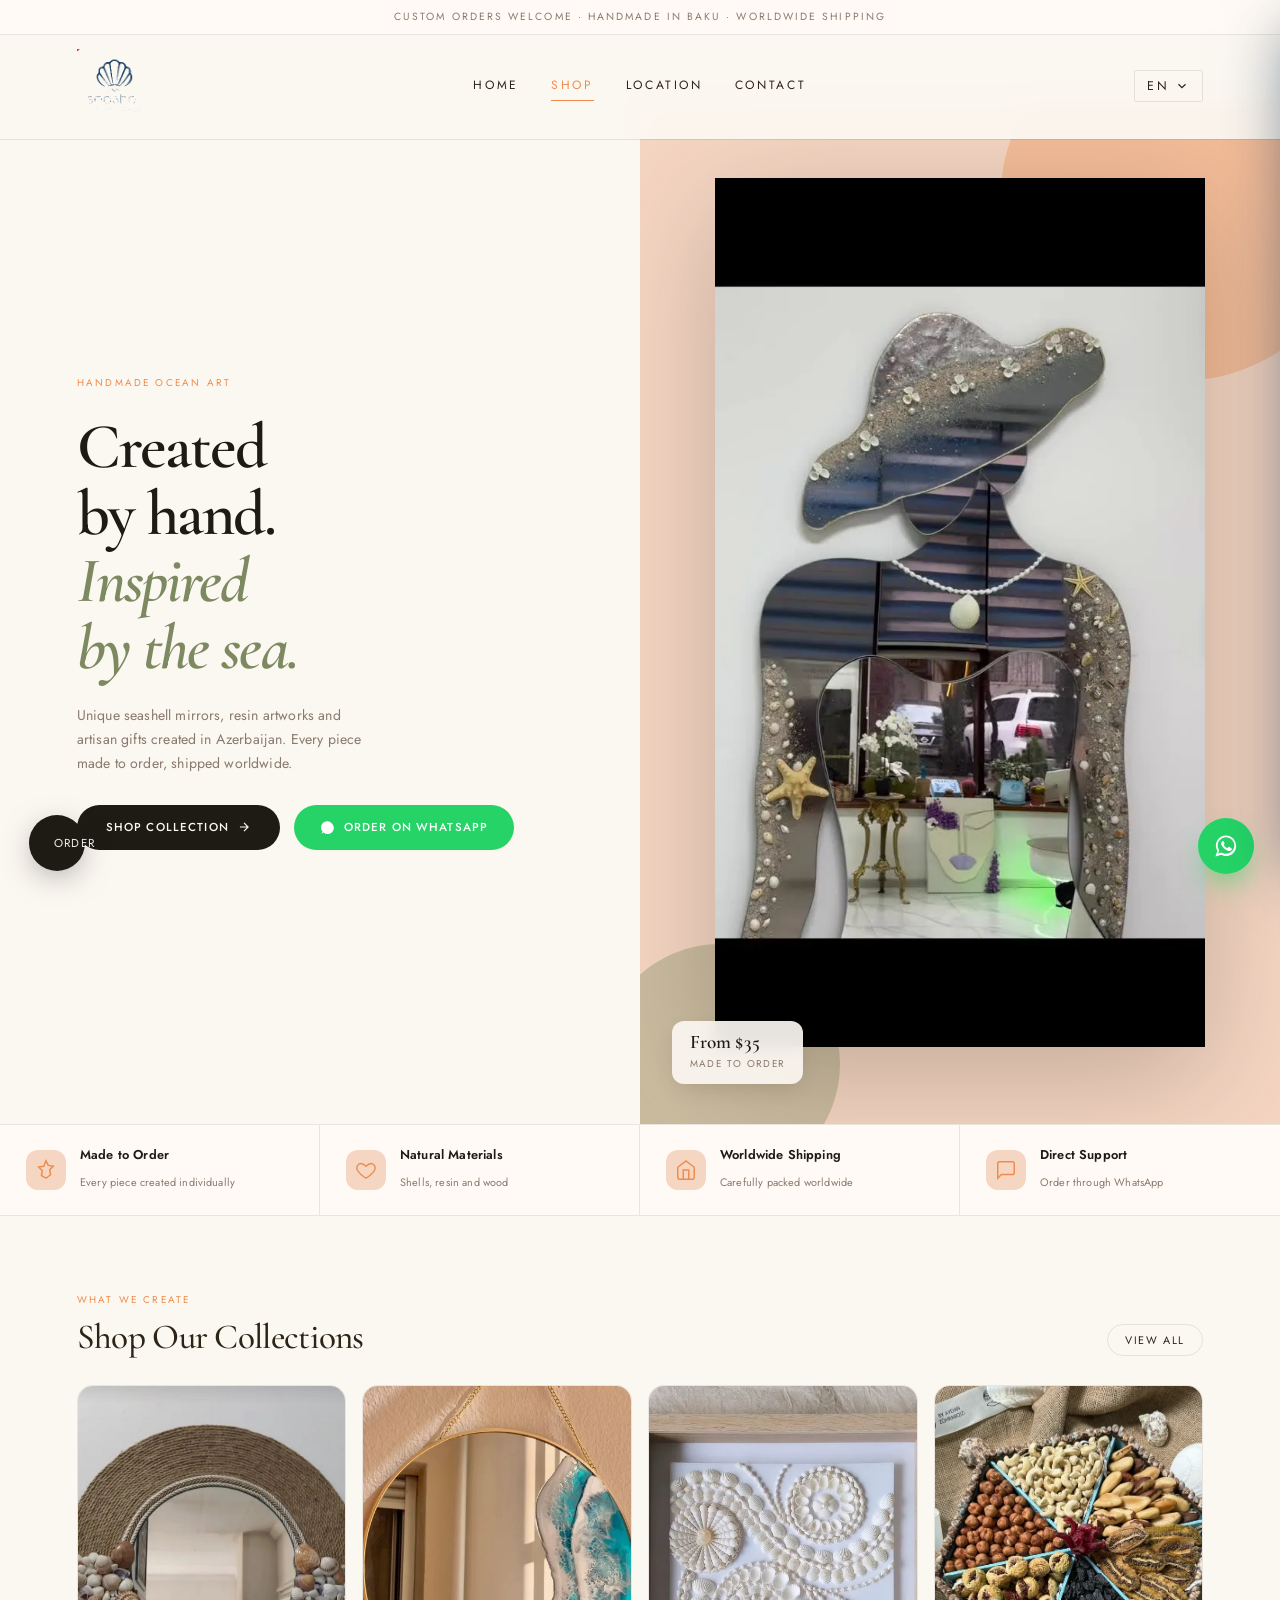
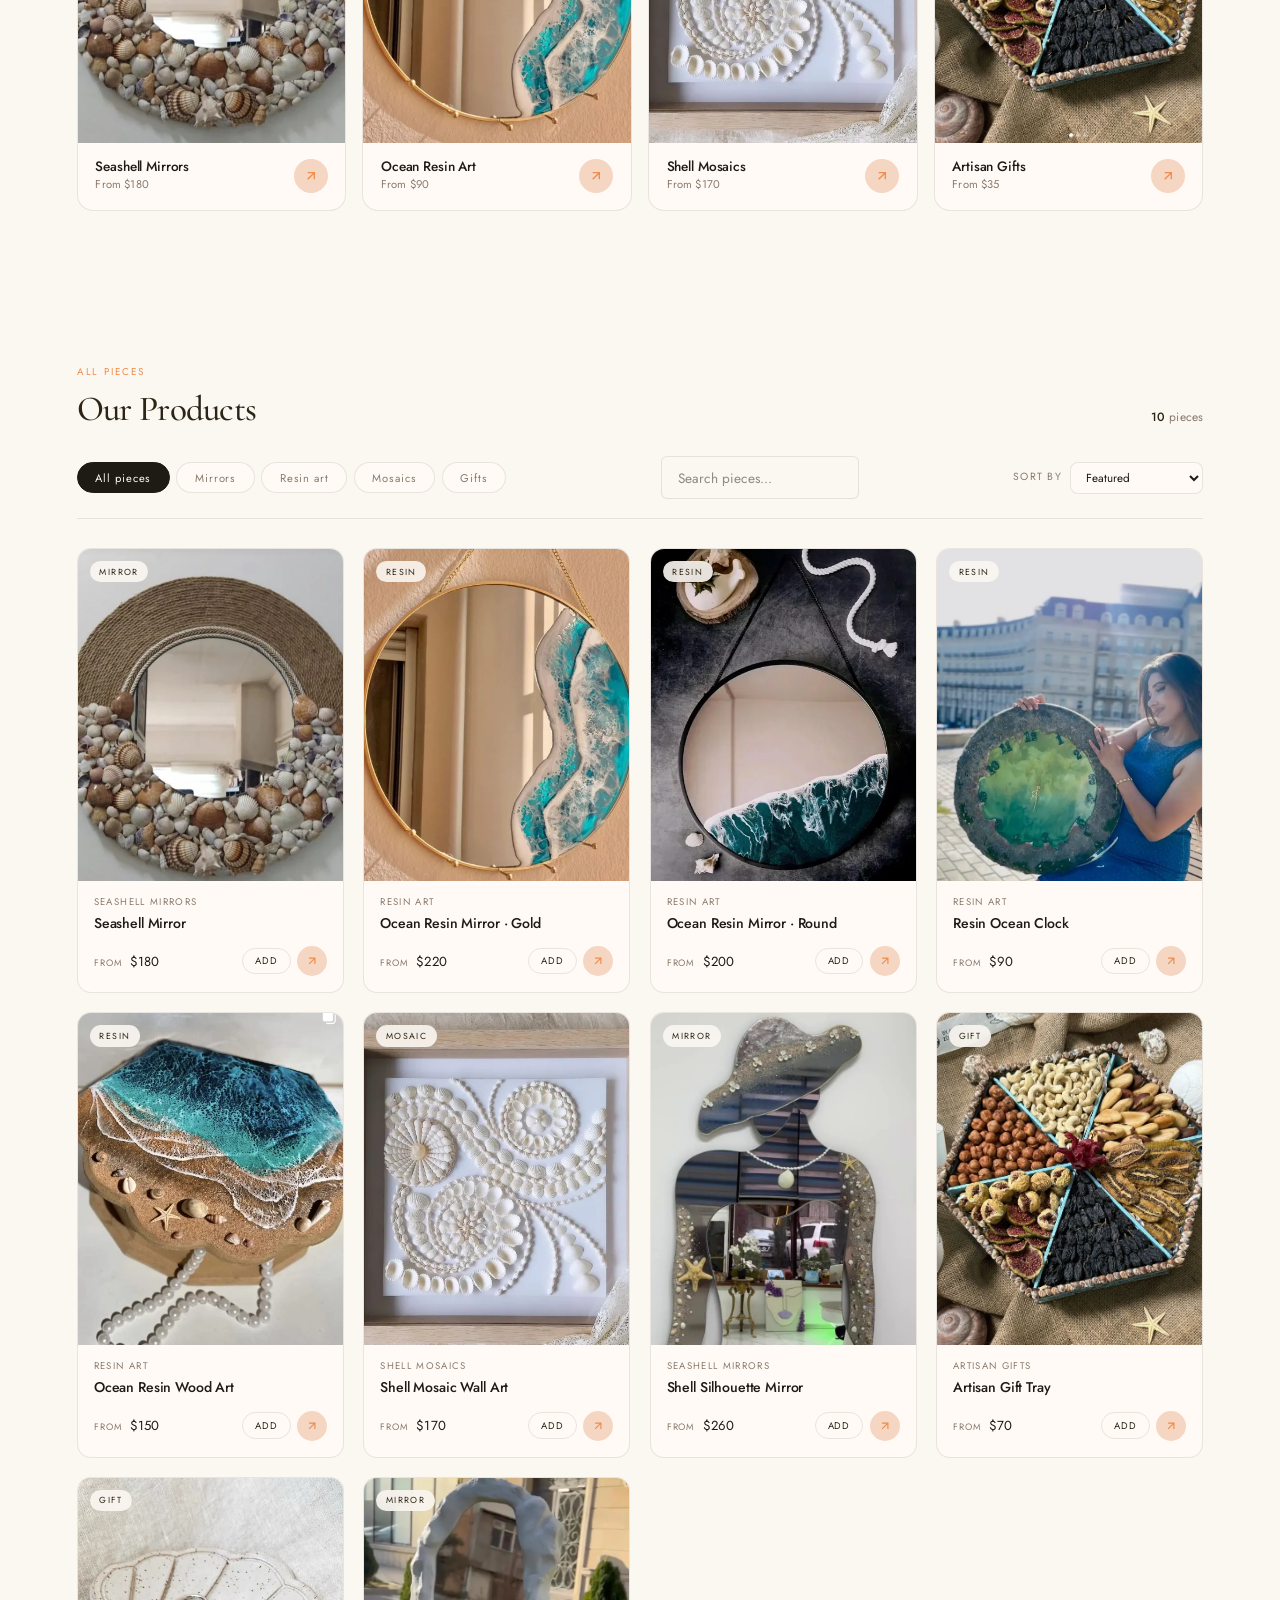
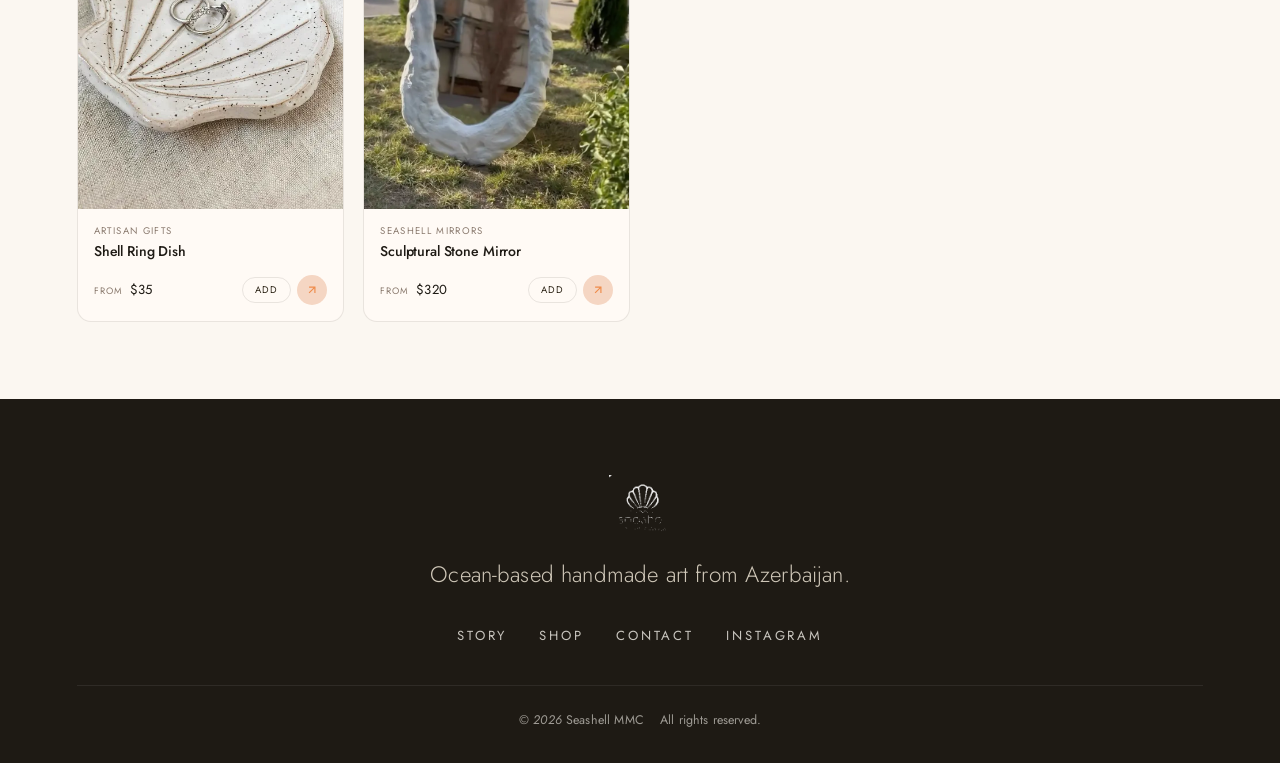
==== shop.html @ d81c243f "Compact mobile menu with close button + search on shop page - Add close button (X) to nav drawer (bo" ====
<!DOCTYPE html>
<html lang="en" data-lang="en">
<head>
  <meta charset="UTF-8" />
  <meta name="viewport" content="width=device-width, initial-scale=1.0" />
  <title>Shop — Seashell Handmade Art | Mirrors, Resin Art & Gifts from Azerbaijan</title>
  <meta name="description" content="Browse all Seashell handmade products — mirrors, resin art, shell mosaics and artisan gifts. Made to order in Baku, shipped worldwide. From $35." />
  <meta property="og:title"       content="Shop — Seashell Handmade Art" />
  <meta property="og:description" content="Handmade mirrors, resin art & gifts. Every piece made to order." />
  <meta property="og:image"       content="assets/hero-shells-unsplash.webp" />
  <link rel="icon" href="assets/logo.png" />
  <link rel="preconnect" href="https://fonts.googleapis.com" />
  <link rel="preconnect" href="https://fonts.gstatic.com" crossorigin />
  <link href="https://fonts.googleapis.com/css2?family=Cormorant+Garamond:ital,wght@0,400;0,500;0,600;1,400;1,500&family=Jost:wght@300;400;500;600&display=swap"
        rel="stylesheet" media="print" onload="this.media='all'" />
  <noscript><link href="https://fonts.googleapis.com/css2?family=Cormorant+Garamond:ital,wght@0,400;0,500;0,600;1,400;1,500&family=Jost:wght@300;400;500;600&display=swap" rel="stylesheet" /></noscript>
  <link rel="stylesheet" href="css/style.css" />
  <link rel="stylesheet" href="css/shop.css" />
</head>
<body class="shop-page">

<!-- ═══ ANNOUNCEMENT BAR ═══ -->
<div class="sh-announce">
  Custom orders welcome · Handmade in Baku · Worldwide shipping
</div>

<!-- ═══ HEADER ═══ -->
<header class="header scrolled" id="header">
  <div class="header__left">
    <a href="index.html" class="brand">
      <img src="assets/logo.png" alt="Seashell" class="brand__logo" />
    </a>
  </div>
  <nav class="nav" id="nav">
    <button class="nav__close" id="navClose" aria-label="Close menu">
      <svg viewBox="0 0 24 24" width="20" height="20"><path d="M18 6L6 18M6 6l12 12" stroke="currentColor" stroke-width="2" fill="none"/></svg>
      <span>Close</span>
    </button>
    <a href="index.html"          class="nav__link">Home</a>
    <a href="shop.html"           class="nav__link active">Shop</a>
    <a href="index.html#location" class="nav__link">Location</a>
    <a href="index.html#contact"  class="nav__link">Contact</a>
  </nav>
  <div class="header__right">
    <div class="lang" id="lang">
      <button class="lang__current" id="langBtn">
        <span id="langLabel">EN</span>
        <svg viewBox="0 0 24 24" width="14" height="14"><path d="M6 9l6 6 6-6" fill="none" stroke="currentColor" stroke-width="2"/></svg>
      </button>
      <ul class="lang__menu" id="langMenu">
        <li data-lang="en">English</li>
        <li data-lang="az">Azərbaycan</li>
        <li data-lang="ru">Русский</li>
      </ul>
    </div>
    <button class="burger" id="burger" aria-label="Menu"><span></span><span></span><span></span></button>
  </div>
</header>

<!-- ═══ HERO ═══ -->
<section class="sh-hero">
  <div class="sh-hero__left">
    <span class="sh-hero__label">Handmade Ocean Art</span>
    <h1 class="sh-hero__title">
      Created<br>by hand.<br>
      <em>Inspired<br>by the sea.</em>
    </h1>
    <p class="sh-hero__desc">Unique seashell mirrors, resin artworks and artisan gifts created in Azerbaijan. Every piece made to order, shipped worldwide.</p>
    <div class="sh-hero__actions">
      <a href="#collection" class="sh-btn-primary">
        Shop Collection
        <svg viewBox="0 0 24 24" width="14" height="14" fill="none" stroke="currentColor" stroke-width="2"><path d="M5 12h14M12 5l7 7-7 7"/></svg>
      </a>
      <a href="https://wa.me/994508249023?text=Hello%20Seashell!" class="sh-btn-wa" target="_blank" rel="noopener">
        <svg viewBox="0 0 24 24" width="16" height="16" fill="currentColor"><path d="M17.6 6.4A8.5 8.5 0 103.9 18.7L2 22l3.4-1.8A8.5 8.5 0 1017.6 6.4z"/></svg>
        Order on WhatsApp
      </a>
    </div>
  </div>
  <div class="sh-hero__right">
    <div class="sh-hero__card">
      <div class="sh-hero__blob sh-hero__blob--1"></div>
      <div class="sh-hero__blob sh-hero__blob--2"></div>
      <img src="assets/ig-mirror-silhouette2.webp" alt="Seashell handmade mirror" class="sh-hero__img" />
      <div class="sh-hero__badge">
        <b>From $35</b>
        <span>Made to order</span>
      </div>
    </div>
  </div>
</section>

<!-- ═══ TRUST BAR ═══ -->
<div class="sh-trust">
  <div class="sh-trust__item">
    <div class="sh-trust__icon">
      <svg viewBox="0 0 24 24" width="22" height="22" fill="none" stroke="currentColor" stroke-width="1.6"><path d="M12 2l2.5 5 5.5.8-4 3.9 1 5.5L12 21l-5-2.8 1-5.5-4-3.9 5.5-.8z"/></svg>
    </div>
    <div><b>Made to Order</b><span>Every piece created individually</span></div>
  </div>
  <div class="sh-trust__item">
    <div class="sh-trust__icon">
      <svg viewBox="0 0 24 24" width="22" height="22" fill="none" stroke="currentColor" stroke-width="1.6"><path d="M12 21s-7-4.5-9.5-9C1 9 3 5 6.5 5 9 5 12 8 12 8s3-3 5.5-3C21 5 23 9 21.5 12 19 16.5 12 21 12 21z"/></svg>
    </div>
    <div><b>Natural Materials</b><span>Shells, resin and wood</span></div>
  </div>
  <div class="sh-trust__item">
    <div class="sh-trust__icon">
      <svg viewBox="0 0 24 24" width="22" height="22" fill="none" stroke="currentColor" stroke-width="1.6"><path d="M3 9l9-7 9 7v11a2 2 0 01-2 2H5a2 2 0 01-2-2z"/><path d="M9 22V12h6v10"/></svg>
    </div>
    <div><b>Worldwide Shipping</b><span>Carefully packed worldwide</span></div>
  </div>
  <div class="sh-trust__item">
    <div class="sh-trust__icon">
      <svg viewBox="0 0 24 24" width="22" height="22" fill="none" stroke="currentColor" stroke-width="1.6"><path d="M21 15a2 2 0 01-2 2H7l-4 4V5a2 2 0 012-2h14a2 2 0 012 2z"/></svg>
    </div>
    <div><b>Direct Support</b><span>Order through WhatsApp</span></div>
  </div>
</div>

<!-- ═══ COLLECTIONS ═══ -->
<section class="sh-colls" id="collection">
  <div class="sh-section-head">
    <div>
      <span class="sh-eyebrow">What we create</span>
      <h2 class="sh-heading">Shop Our Collections</h2>
    </div>
    <button class="sh-view-all" id="viewAllBtn">View All</button>
  </div>
  <div class="sh-colls__grid">
    <div class="sh-coll" data-coll-cat="mirror">
      <div class="sh-coll__img">
        <img loading="lazy" src="assets/handmade7.webp" alt="Seashell Mirrors" />
      </div>
      <div class="sh-coll__foot">
        <div>
          <h3>Seashell Mirrors</h3>
          <span>From $180</span>
        </div>
        <button class="sh-coll__arrow">
          <svg viewBox="0 0 24 24" width="16" height="16" fill="none" stroke="currentColor" stroke-width="2"><path d="M7 17L17 7M7 7h10v10"/></svg>
        </button>
      </div>
    </div>
    <div class="sh-coll" data-coll-cat="resin">
      <div class="sh-coll__img">
        <img loading="lazy" src="assets/resin-mirror-gold.webp" alt="Ocean Resin Art" />
      </div>
      <div class="sh-coll__foot">
        <div>
          <h3>Ocean Resin Art</h3>
          <span>From $90</span>
        </div>
        <button class="sh-coll__arrow">
          <svg viewBox="0 0 24 24" width="16" height="16" fill="none" stroke="currentColor" stroke-width="2"><path d="M7 17L17 7M7 7h10v10"/></svg>
        </button>
      </div>
    </div>
    <div class="sh-coll" data-coll-cat="mosaic">
      <div class="sh-coll__img">
        <img loading="lazy" src="assets/handmade9.webp" alt="Shell Mosaics" />
      </div>
      <div class="sh-coll__foot">
        <div>
          <h3>Shell Mosaics</h3>
          <span>From $170</span>
        </div>
        <button class="sh-coll__arrow">
          <svg viewBox="0 0 24 24" width="16" height="16" fill="none" stroke="currentColor" stroke-width="2"><path d="M7 17L17 7M7 7h10v10"/></svg>
        </button>
      </div>
    </div>
    <div class="sh-coll" data-coll-cat="gift">
      <div class="sh-coll__img">
        <img loading="lazy" src="assets/handmade1.webp" alt="Artisan Gifts" />
      </div>
      <div class="sh-coll__foot">
        <div>
          <h3>Artisan Gifts</h3>
          <span>From $35</span>
        </div>
        <button class="sh-coll__arrow">
          <svg viewBox="0 0 24 24" width="16" height="16" fill="none" stroke="currentColor" stroke-width="2"><path d="M7 17L17 7M7 7h10v10"/></svg>
        </button>
      </div>
    </div>
  </div>
</section>

<!-- ═══ PRODUCTS ═══ -->
<section class="sh-products" id="shopSection">
  <div class="sh-section-head">
    <div>
      <span class="sh-eyebrow">All pieces</span>
      <h2 class="sh-heading">Our Products</h2>
    </div>
    <p class="sh-result-count"><b id="shopResultCount">10</b> pieces</p>
  </div>

  <!-- Filter tabs -->
  <div class="filter-tabs">
    <div class="filter-tabs__left">
      <button class="ftab is-active" data-category="all">All pieces</button>
      <button class="ftab" data-category="mirror">Mirrors</button>
      <button class="ftab" data-category="resin">Resin art</button>
      <button class="ftab" data-category="mosaic">Mosaics</button>
      <button class="ftab" data-category="gift">Gifts</button>
    </div>
    <input type="search" id="shopSearch" class="shop-search" placeholder="Search pieces..." aria-label="Search products" />
    <div class="sort-wrap">
      <label for="sortSelect">Sort by</label>
      <select class="sort-select" id="sortSelect">
        <option value="featured">Featured</option>
        <option value="price-asc">Price: low to high</option>
        <option value="price-desc">Price: high to low</option>
        <option value="lead-asc">Quickest first</option>
      </select>
    </div>
  </div>

  <!-- Grid -->
  <div class="sh-product-grid" id="shopGrid">

    <div class="product reveal" data-id="p1" data-category="mirror" data-name="Seashell Mirror" data-price="180" data-lead-days="8" data-material="Natural shells, glass, rope" data-sizes="40×40|50×50|60×60 cm" data-lead="7–10 days" data-desc="A round mirror framed by hand with real sea shells and coastal rope. Each arrangement is unique — no two are alike." data-colors="Natural|White wash|Dark">
      <div class="product__img">
        <img loading="lazy" src="assets/handmade7.webp" alt="Seashell mirror" />
        <span class="product__cat">Mirror</span>
      </div>
      <div class="product__info">
        <span class="product__label">Seashell Mirrors</span>
        <h3 class="product__name">Seashell Mirror</h3>
        <div class="product__foot">
          <span class="product__price"><i>from</i> $180</span>
          <div class="product__foot-actions">
            <button class="add-btn"><span>Add</span></button>
            <button class="product__arrow-btn" aria-label="View details">
              <svg viewBox="0 0 24 24" width="14" height="14" fill="none" stroke="currentColor" stroke-width="2"><path d="M7 17L17 7M7 7h10v10"/></svg>
            </button>
          </div>
        </div>
      </div>
    </div>

    <div class="product reveal" data-id="p2" data-category="resin" data-name="Ocean Resin Mirror · Gold" data-price="220" data-lead-days="12" data-material="Epoxy resin, gold pigment, glass" data-sizes="50×50|60×60 cm" data-lead="10–14 days" data-desc="Gold-rimmed mirror with a turquoise resin wave, poured in layers for a realistic ocean effect." data-colors="Gold &amp; Turquoise|Silver &amp; Blue|Rose Gold">
      <div class="product__img">
        <img loading="lazy" src="assets/resin-mirror-gold.webp" alt="Gold resin ocean mirror" />
        <span class="product__cat">Resin</span>
      </div>
      <div class="product__info">
        <span class="product__label">Resin Art</span>
        <h3 class="product__name">Ocean Resin Mirror · Gold</h3>
        <div class="product__foot">
          <span class="product__price"><i>from</i> $220</span>
          <div class="product__foot-actions">
            <button class="add-btn"><span>Add</span></button>
            <button class="product__arrow-btn" aria-label="View details"><svg viewBox="0 0 24 24" width="14" height="14" fill="none" stroke="currentColor" stroke-width="2"><path d="M7 17L17 7M7 7h10v10"/></svg></button>
          </div>
        </div>
      </div>
    </div>

    <div class="product reveal" data-id="p3" data-category="resin" data-name="Ocean Resin Mirror · Round" data-price="200" data-lead-days="12" data-material="Epoxy resin, pigments, glass" data-sizes="45 cm|55 cm diameter" data-lead="10–14 days" data-desc="Hanging round mirror with a deep-sea resin shore. Frame hand-poured with layered ocean pigments." data-colors="Deep Sea|Turquoise|Sunset">
      <div class="product__img">
        <img loading="lazy" src="assets/resin-mirror-round.webp" alt="Round resin ocean mirror" />
        <span class="product__cat">Resin</span>
      </div>
      <div class="product__info">
        <span class="product__label">Resin Art</span>
        <h3 class="product__name">Ocean Resin Mirror · Round</h3>
        <div class="product__foot">
          <span class="product__price"><i>from</i> $200</span>
          <div class="product__foot-actions">
            <button class="add-btn"><span>Add</span></button>
            <button class="product__arrow-btn" aria-label="View details"><svg viewBox="0 0 24 24" width="14" height="14" fill="none" stroke="currentColor" stroke-width="2"><path d="M7 17L17 7M7 7h10v10"/></svg></button>
          </div>
        </div>
      </div>
    </div>

    <div class="product reveal" data-id="p4" data-category="resin" data-name="Resin Ocean Clock" data-price="90" data-lead-days="8" data-material="Epoxy resin, quartz mechanism" data-sizes="30×30|40×40 cm" data-lead="7–10 days" data-desc="Working wall clock cast in flowing ocean resin. Runs on AA battery (included). Each face is uniquely poured." data-colors="Ocean Blue|Teal &amp; Gold|Sunset">
      <div class="product__img">
        <img loading="lazy" src="assets/ig-clock-green.webp" alt="Resin ocean clock" />
        <span class="product__cat">Resin</span>
      </div>
      <div class="product__info">
        <span class="product__label">Resin Art</span>
        <h3 class="product__name">Resin Ocean Clock</h3>
        <div class="product__foot">
          <span class="product__price"><i>from</i> $90</span>
          <div class="product__foot-actions">
            <button class="add-btn"><span>Add</span></button>
            <button class="product__arrow-btn" aria-label="View details"><svg viewBox="0 0 24 24" width="14" height="14" fill="none" stroke="currentColor" stroke-width="2"><path d="M7 17L17 7M7 7h10v10"/></svg></button>
          </div>
        </div>
      </div>
    </div>

    <div class="product reveal" data-id="p5" data-category="resin" data-name="Ocean Resin Wood Art" data-price="150" data-lead-days="12" data-material="Live-edge wood, epoxy resin" data-sizes="40×25|60×35 cm" data-lead="10–14 days" data-desc="Epoxy ocean wave poured over natural live-edge wood. The grain and resin create a one-of-a-kind coastal landscape." data-colors="Turquoise|Deep Blue|Emerald">
      <div class="product__img">
        <img loading="lazy" src="assets/handmade6.webp" alt="Ocean resin wood art" />
        <span class="product__cat">Resin</span>
      </div>
      <div class="product__info">
        <span class="product__label">Resin Art</span>
        <h3 class="product__name">Ocean Resin Wood Art</h3>
        <div class="product__foot">
          <span class="product__price"><i>from</i> $150</span>
          <div class="product__foot-actions">
            <button class="add-btn"><span>Add</span></button>
            <button class="product__arrow-btn" aria-label="View details"><svg viewBox="0 0 24 24" width="14" height="14" fill="none" stroke="currentColor" stroke-width="2"><path d="M7 17L17 7M7 7h10v10"/></svg></button>
          </div>
        </div>
      </div>
    </div>

    <div class="product reveal" data-id="p6" data-category="mosaic" data-name="Shell Mosaic Wall Art" data-price="170" data-lead-days="8" data-material="Natural shells, frame, glass" data-sizes="40×50|50×60 cm" data-lead="7–10 days" data-desc="Framed wall art composed entirely from natural shells arranged by hand." data-colors="Natural|White wash|Dark frame">
      <div class="product__img">
        <img loading="lazy" src="assets/handmade9.webp" alt="Shell mosaic wall art" />
        <span class="product__cat">Mosaic</span>
      </div>
      <div class="product__info">
        <span class="product__label">Shell Mosaics</span>
        <h3 class="product__name">Shell Mosaic Wall Art</h3>
        <div class="product__foot">
          <span class="product__price"><i>from</i> $170</span>
          <div class="product__foot-actions">
            <button class="add-btn"><span>Add</span></button>
            <button class="product__arrow-btn" aria-label="View details"><svg viewBox="0 0 24 24" width="14" height="14" fill="none" stroke="currentColor" stroke-width="2"><path d="M7 17L17 7M7 7h10v10"/></svg></button>
          </div>
        </div>
      </div>
    </div>

    <div class="product reveal" data-id="p7" data-category="mirror" data-name="Shell Silhouette Mirror" data-price="260" data-lead-days="18" data-material="Shells, pearls, glass, metal" data-sizes="140×50 cm" data-lead="14–21 days" data-desc="Sculptural full-length figure mirror trimmed with shells and pearls — a luxury centrepiece for any room." data-colors="Natural white|Bleached">
      <div class="product__img">
        <img loading="lazy" src="assets/ig-mirror-silhouette2.webp" alt="Shell silhouette mirror" />
        <span class="product__cat">Mirror</span>
      </div>
      <div class="product__info">
        <span class="product__label">Seashell Mirrors</span>
        <h3 class="product__name">Shell Silhouette Mirror</h3>
        <div class="product__foot">
          <span class="product__price"><i>from</i> $260</span>
          <div class="product__foot-actions">
            <button class="add-btn"><span>Add</span></button>
            <button class="product__arrow-btn" aria-label="View details"><svg viewBox="0 0 24 24" width="14" height="14" fill="none" stroke="currentColor" stroke-width="2"><path d="M7 17L17 7M7 7h10v10"/></svg></button>
          </div>
        </div>
      </div>
    </div>

    <div class="product reveal" data-id="p8" data-category="gift" data-name="Artisan Gift Tray" data-price="70" data-lead-days="4" data-material="Shells, dried fruit, wicker" data-sizes="25×35|30×45|35×55 cm" data-lead="3–5 days" data-desc="Shell-trimmed artisan tray filled with dried fruits, nuts and sweets — perfect for gifting or display." data-colors="Natural|White|Dark">
      <div class="product__img">
        <img loading="lazy" src="assets/handmade1.webp" alt="Artisan gift tray" />
        <span class="product__cat">Gift</span>
      </div>
      <div class="product__info">
        <span class="product__label">Artisan Gifts</span>
        <h3 class="product__name">Artisan Gift Tray</h3>
        <div class="product__foot">
          <span class="product__price"><i>from</i> $70</span>
          <div class="product__foot-actions">
            <button class="add-btn"><span>Add</span></button>
            <button class="product__arrow-btn" aria-label="View details"><svg viewBox="0 0 24 24" width="14" height="14" fill="none" stroke="currentColor" stroke-width="2"><path d="M7 17L17 7M7 7h10v10"/></svg></button>
          </div>
        </div>
      </div>
    </div>

    <div class="product reveal" data-id="p9" data-category="gift" data-name="Shell Ring Dish" data-price="35" data-lead-days="4" data-material="Natural shells, resin" data-sizes="~12 cm" data-lead="3–5 days" data-desc="Delicate shell-shaped dish for rings, earrings and keepsakes — a thoughtful gift for any occasion." data-colors="Natural|White|Pearl">
      <div class="product__img">
        <img loading="lazy" src="assets/handmade3.webp" alt="Shell ring dish" />
        <span class="product__cat">Gift</span>
      </div>
      <div class="product__info">
        <span class="product__label">Artisan Gifts</span>
        <h3 class="product__name">Shell Ring Dish</h3>
        <div class="product__foot">
          <span class="product__price"><i>from</i> $35</span>
          <div class="product__foot-actions">
            <button class="add-btn"><span>Add</span></button>
            <button class="product__arrow-btn" aria-label="View details"><svg viewBox="0 0 24 24" width="14" height="14" fill="none" stroke="currentColor" stroke-width="2"><path d="M7 17L17 7M7 7h10v10"/></svg></button>
          </div>
        </div>
      </div>
    </div>

    <div class="product reveal" data-id="p10" data-category="mirror" data-name="Sculptural Stone Mirror" data-price="320" data-lead-days="18" data-material="Plaster, stone texture, glass" data-sizes="90×60 cm|120×80 cm" data-lead="14–21 days" data-desc="A large freestanding mirror with a sculptural stone-textured frame, hand-shaped from plaster." data-colors="White matte|Sand|Charcoal">
      <div class="product__img">
        <img loading="lazy" src="assets/ig-mirror-stone.webp" alt="Sculptural stone mirror" />
        <span class="product__cat">Mirror</span>
      </div>
      <div class="product__info">
        <span class="product__label">Seashell Mirrors</span>
        <h3 class="product__name">Sculptural Stone Mirror</h3>
        <div class="product__foot">
          <span class="product__price"><i>from</i> $320</span>
          <div class="product__foot-actions">
            <button class="add-btn"><span>Add</span></button>
            <button class="product__arrow-btn" aria-label="View details"><svg viewBox="0 0 24 24" width="14" height="14" fill="none" stroke="currentColor" stroke-width="2"><path d="M7 17L17 7M7 7h10v10"/></svg></button>
          </div>
        </div>
      </div>
    </div>

    <div class="sh-empty" id="shopEmpty" style="display:none">
      <p>No pieces match this filter.</p>
      <button id="clearFilters">Clear filters</button>
    </div>

  </div><!-- /shopGrid -->
</section>



<!-- ═══ FOOTER ═══ -->
<footer class="footer">
  <div class="footer__top">
    <img src="assets/logo.png" alt="Seashell" class="footer__logo" />
    <p class="footer__tag">Ocean-based handmade art from Azerbaijan.</p>
  </div>
  <div class="footer__links">
    <a href="index.html#story">Story</a>
    <a href="shop.html">Shop</a>
    <a href="index.html#contact">Contact</a>
    <a href="https://www.instagram.com/seashellazerbaijan/" target="_blank" rel="noopener">Instagram</a>
  </div>
  <div class="footer__bottom">
    <span>© <i id="year"></i> Seashell MMC</span>
    <span>All rights reserved.</span>
  </div>
</footer>

<!-- ═══ PRODUCT MODAL ═══ -->
<div class="pmodal" id="pmodal" aria-hidden="true">
  <div class="pmodal__overlay" id="pmodalOverlay"></div>
  <div class="pmodal__panel" role="dialog" aria-label="Product detail">
    <button class="pmodal__close" id="pmodalClose" aria-label="Close">
      <svg viewBox="0 0 24 24" width="18" height="18"><path d="M18 6L6 18M6 6l12 12" stroke="currentColor" stroke-width="1.8" fill="none"/></svg>
    </button>
    <div class="pmodal__img-col"><div class="pmodal__img-wrap"><img id="pmodalImg" src="" alt="" /></div></div>
    <div class="pmodal__info-col">
      <span class="eyebrow pmodal__cat" id="pmodalCat"></span>
      <h2 class="pmodal__name" id="pmodalName"></h2>
      <p class="pmodal__price">Starting from <b id="pmodalPriceVal"></b></p>
      <p class="pmodal__desc" id="pmodalDesc"></p>
      <div class="pmodal__meta">
        <div class="pmodal__meta-row"><span>Material</span><b id="pmodalMaterial"></b></div>
        <div class="pmodal__meta-row"><span>Available sizes</span><b id="pmodalSizes"></b></div>
        <div class="pmodal__meta-row"><span>Lead time</span><b id="pmodalLead"></b></div>
        <div class="pmodal__meta-row"><span>Shipping</span><b>Worldwide · insured packaging</b></div>
      </div>
      <div class="pmodal__actions">
        <button class="pmodal__wa" id="pmodalWA">
          <svg viewBox="0 0 24 24" width="18" height="18" fill="currentColor"><path d="M17.6 6.4A8.5 8.5 0 103.9 18.7L2 22l3.4-1.8A8.5 8.5 0 1017.6 6.4z"/></svg>
          Order this on WhatsApp
        </button>
        <button class="pmodal__add" id="pmodalAdd">Add to order basket</button>
      </div>
    </div>
  </div>
</div>

<!-- ═══ CART ═══ -->
<button class="cart-fab" id="cartFab" aria-label="Order basket">
  <svg viewBox="0 0 24 24" width="20" height="20"><path d="M6 7h13l-1.2 9.5a2 2 0 01-2 1.7H9.2a2 2 0 01-2-1.7L6 7zm0 0L5 3H2m6 4V6a4 4 0 018 0v1" fill="none" stroke="currentColor" stroke-width="1.6"/></svg>
  <span class="cart-fab__label">Order</span>
  <span class="cart-fab__count" id="cartCount">0</span>
</button>

<div class="cart-panel" id="cartPanel" role="dialog" aria-label="Your order">
  <div class="cart-panel__head">
    <div class="cart-panel__head-text">
      <h3>Your Order</h3>
      <span class="cart-panel__sub" id="cartSubhead">No items yet</span>
    </div>
    <button class="cart-panel__close" id="cartClose" aria-label="Close">
      <svg viewBox="0 0 24 24" width="18" height="18"><path d="M18 6L6 18M6 6l12 12" stroke="currentColor" stroke-width="1.8" fill="none"/></svg>
    </button>
  </div>
  <div class="cart-panel__scroll">
    <div class="cart-panel__items" id="cartItems"></div>
    <p class="cart-panel__empty" id="cartEmpty">Add pieces from the shop — each one made to order just for you.</p>
  </div>
  <div class="cart-panel__foot">
    <div class="cart-panel__total"><span>Estimated from</span><b id="cartTotal">$0</b></div>
    <div class="cart-note-wrap">
      <label class="cart-note-label" for="cartNote">Special request <span>(optional)</span></label>
      <textarea id="cartNote" class="cart-note" rows="2" placeholder="Size, colour, gift message…"></textarea>
    </div>
    <button class="cart-order-btn" id="cartOrder">
      <svg viewBox="0 0 24 24" width="18" height="18"><path d="M17.6 6.4A8.5 8.5 0 103.9 18.7L2 22l3.4-1.8A8.5 8.5 0 1017.6 6.4z" fill="none" stroke="currentColor" stroke-width="1.6"/></svg>
      Send order via WhatsApp
    </button>
    <p class="cart-panel__hint">We confirm size, colour & final price on WhatsApp.</p>
  </div>
</div>
<div class="cart-overlay" id="cartOverlay"></div>

<a class="wa-float" href="https://wa.me/994508249023" target="_blank" rel="noopener" aria-label="WhatsApp">
  <svg viewBox="0 0 32 32" width="26" height="26"><path fill="currentColor" d="M16 3C9 3 3.5 8.5 3.5 15.5c0 2.4.7 4.6 1.8 6.5L3 29l7.2-2.2c1.8 1 3.9 1.6 5.8 1.6 7 0 12.5-5.5 12.5-12.5S23 3 16 3zm0 22.6c-1.8 0-3.5-.5-5-1.4l-.4-.2-4.2 1.3 1.3-4.1-.3-.4a10 10 0 01-1.6-5.3c0-5.6 4.6-10.2 10.2-10.2S26.2 9.9 26.2 15.5 21.6 25.6 16 25.6zm5.7-7.6c-.3-.2-1.8-.9-2.1-1s-.5-.2-.7.2-.8 1-.9 1.2-.3.2-.6.1a8.2 8.2 0 01-2.4-1.5 9 9 0 01-1.7-2.1c-.2-.3 0-.5.1-.6l.5-.6c.2-.2.2-.3.3-.5s0-.4 0-.6l-.9-2.2c-.2-.6-.5-.5-.7-.5h-.6c-.2 0-.5.1-.8.4a3.7 3.7 0 00-1.1 2.7c0 1.6 1.1 3.1 1.3 3.4s2.3 3.5 5.6 4.9c2.7 1.2 3.3 1 3.9.9.6-.1 1.8-.7 2-1.5s.3-1.4.2-1.5-.3-.2-.6-.4z"/></svg>
</a>

<script src="js/i18n.js"></script>
<script src="js/shop.js"></script>
</body>
</html>
---- css/style.css ----
/* ===================================================================
   SEASHELL — ocean-based handmade art
   =================================================================== */
:root{
  /* Kochut-inspired minimal artisan palette */
  --navy:#222019;        /* near-black warm — dark text / dark sections / buttons */
  --navy-2:#3a352d;
  --teal:#7c6f5d;        /* muted stone accent (was ocean teal) */
  --aqua:#9c8f7b;
  --aqua-lt:#cfc7b8;
  --sand:#e8e2d6;
  --cream:#f3f0e9;       /* main background — warm bone */
  --foam:#faf8f3;        /* cards */
  --ink:#1c1b17;         /* near-black ink */
  --muted:#8b8474;       /* warm grey */
  --serif:'Cormorant Garamond', serif;
  --sans:'Jost', sans-serif;
  --ease:cubic-bezier(.16,1,.3,1);
  --gutter:clamp(1.4rem,6vw,8rem);
}

*{margin:0;padding:0;box-sizing:border-box}
html{scroll-behavior:smooth}
body{
  font-family:var(--sans);
  background:var(--cream);
  color:var(--ink);
  overflow-x:hidden;
  line-height:1.6;
  -webkit-font-smoothing:antialiased;
}
img{display:block;max-width:100%}
a{color:inherit;text-decoration:none}
h1,h2,h3,h4{font-family:var(--sans);font-weight:300;line-height:1.08;letter-spacing:-.01em}
section{position:relative}
::selection{background:var(--aqua);color:var(--navy)}

/* ---------- buttons ---------- */
.btn{
  --c:var(--navy);
  display:inline-flex;align-items:center;gap:.6rem;
  padding:.95rem 1.9rem;
  font-family:var(--sans);font-size:.82rem;font-weight:500;
  letter-spacing:.14em;text-transform:uppercase;
  background:var(--navy);color:var(--cream);
  border:1px solid var(--navy);border-radius:100px;cursor:pointer;
  position:relative;overflow:hidden;transition:color .5s var(--ease);
}
.btn::before{
  content:"";position:absolute;inset:0;background:var(--teal);
  transform:translateY(101%);transition:transform .55s var(--ease);z-index:-0;
}
.btn span,.btn{z-index:1}
.btn:hover::before{transform:translateY(0)}
.btn:hover{color:var(--foam);border-color:var(--teal)}
.btn--ghost{background:transparent;color:var(--navy)}
.btn--ghost::before{background:var(--navy)}
.btn--ghost:hover{color:var(--cream)}
.btn--ghost-light{color:var(--cream);border-color:rgba(247,242,233,.6)}
.btn--ghost-light::before{background:var(--cream)}
.btn--ghost-light:hover{color:var(--navy);border-color:var(--cream)}
.btn--sm{padding:.6rem 1.2rem;font-size:.72rem}
.btn--full{width:100%;justify-content:center;margin-top:.5rem}
.btn > *{position:relative;z-index:1}

/* ---------- preloader ---------- */
.preloader{
  position:fixed;inset:0;z-index:2000;background:var(--navy);
  display:flex;align-items:center;justify-content:center;color:var(--aqua-lt);
  transition:opacity .6s ease,visibility .6s ease;
}
.preloader.done{opacity:0;visibility:hidden}
.preloader__inner{display:flex;flex-direction:column;align-items:center;gap:1rem}
.preloader__shell{width:74px;height:74px;animation:shellPulse 2s var(--ease) infinite}
.preloader__word{font-family:var(--sans);font-weight:300;font-size:1.7rem;letter-spacing:.5em;text-indent:.5em;color:var(--cream)}
.preloader__count{font-size:.8rem;letter-spacing:.3em;opacity:.7}
@keyframes shellPulse{0%,100%{transform:scale(1);opacity:.6}50%{transform:scale(1.08);opacity:1}}

/* ---------- cursor ---------- */
.cursor{
  position:fixed;top:0;left:0;width:34px;height:34px;border-radius:50%;
  border:1px solid var(--teal);pointer-events:none;z-index:1500;
  transform:translate(-50%,-50%);transition:width .3s var(--ease),height .3s var(--ease),background .3s;
  mix-blend-mode:difference;display:none;
}
.cursor.hover{width:60px;height:60px;background:rgba(111,192,208,.25);border-color:transparent}
.cursor.view{width:74px;height:74px;background:var(--navy);border-color:transparent}
.cursor.view::after{content:"VIEW";color:var(--cream);font-size:.55rem;letter-spacing:.15em;display:grid;place-items:center;height:100%}
@media(hover:hover) and (pointer:fine){.cursor{display:block}}

/* ---------- scroll progress ---------- */
.scroll-progress{position:fixed;top:0;left:0;height:3px;width:0;background:var(--teal);z-index:1200}

/* ---------- header ---------- */
.header{
  position:fixed;top:0;left:0;width:100%;z-index:1000;
  display:flex;align-items:center;justify-content:space-between;
  padding:1rem var(--gutter);
  transition:background .4s ease,padding .4s ease,box-shadow .4s,opacity .5s ease,transform .5s ease;
  opacity:0;transform:translateY(-16px);pointer-events:none;
}
.header.scrolled{
  background:rgba(247,242,233,.88);backdrop-filter:blur(14px);
  padding:.55rem var(--gutter);box-shadow:0 10px 40px -30px rgba(23,50,76,.8);
  opacity:1;transform:translateY(0);pointer-events:all;
}
.brand__logo{height:52px;width:auto;transition:height .4s ease}
.header.scrolled .brand__logo{height:42px}
.nav{display:flex;gap:2.2rem}
.nav__link{position:relative;font-size:.82rem;letter-spacing:.06em;text-transform:uppercase;color:var(--navy);padding:.2rem 0}
.nav__link::after{content:"";position:absolute;left:0;bottom:-2px;width:0;height:1px;background:var(--teal);transition:width .4s var(--ease)}
.nav__link:hover::after,.nav__link.active::after{width:100%}
.header__right{display:flex;align-items:center;gap:1rem}

/* language */
.lang{position:relative}
.lang__current{display:flex;align-items:center;gap:.35rem;background:none;border:1px solid rgba(23,50,76,.25);border-radius:100px;padding:.4rem .8rem;font-family:var(--sans);font-size:.78rem;color:var(--navy);cursor:pointer;transition:.3s}
.lang__current:hover{border-color:var(--teal);color:var(--teal)}
.lang__menu{position:absolute;top:120%;right:0;background:var(--foam);border-radius:14px;box-shadow:0 20px 50px -20px rgba(23,50,76,.4);padding:.4rem;list-style:none;min-width:150px;opacity:0;visibility:hidden;transform:translateY(8px);transition:.35s var(--ease)}
.lang.open .lang__menu{opacity:1;visibility:visible;transform:translateY(0)}
.lang__menu li{padding:.55rem .8rem;font-size:.85rem;border-radius:9px;cursor:pointer;transition:.2s;color:var(--navy)}
.lang__menu li:hover,.lang__menu li.active{background:var(--sand);color:var(--teal)}

.burger{display:none;flex-direction:column;gap:5px;background:none;border:none;cursor:pointer;padding:6px}
.burger span{width:24px;height:2px;background:var(--navy);transition:.3s}
.burger.open span:nth-child(1){transform:translateY(7px) rotate(45deg)}
.burger.open span:nth-child(2){opacity:0}
.burger.open span:nth-child(3){transform:translateY(-7px) rotate(-45deg)}

/* ---------- hero ---------- */
.hero{
  min-height:100vh;display:flex;flex-direction:column;align-items:center;justify-content:center;
  text-align:center;padding:8rem var(--gutter) 0;position:relative;overflow:hidden;
  background:var(--navy);
}
/* fixed handmade background image */
.hero__bg{position:absolute;inset:0;z-index:0;background:url("../assets/hero-bg.jpeg") center 30%/contain no-repeat;background-attachment:fixed;background-color:var(--navy)}
@keyframes heroZoom{to{transform:scale(1.03)}}
.hero__overlay{position:absolute;inset:0;z-index:1;background:linear-gradient(180deg,rgba(23,50,76,.55) 0%,rgba(23,50,76,.35) 40%,rgba(23,50,76,.78) 100%)}
@media(max-width:900px){.hero__bg{background-attachment:scroll}}
.hero__bubbles{position:absolute;inset:0;pointer-events:none;z-index:1}
.bubble{position:absolute;bottom:-40px;border-radius:50%;background:radial-gradient(circle at 30% 30%,rgba(255,255,255,.9),rgba(111,192,208,.25));animation:rise linear infinite}
@keyframes rise{to{transform:translateY(-120vh) translateX(var(--drift,0)) scale(1.1);opacity:0}}
.hero__content{position:relative;z-index:2;max-width:1000px}
.hero__eyebrow{
  display:inline-block;font-size:.82rem;letter-spacing:.3em;
  color:var(--aqua-lt);margin-bottom:1.8rem;text-transform:uppercase;
  opacity:0;transform:translateY(18px);
  transition:opacity 1s var(--ease) 1s,transform 1s var(--ease) 1s;
}
.hero.in .hero__eyebrow{opacity:1;transform:none}
.hero__title{font-size:clamp(2.8rem,8vw,7rem);color:var(--cream);letter-spacing:-1px;text-shadow:0 8px 40px rgba(0,0,0,.35)}
.hero__title .line{display:block;overflow:hidden}
.hero__title .line > span{display:inline-block;transform:translateY(110%);transition:transform 1s var(--ease)}
.hero.in .hero__title .line > span{transform:translateY(0)}
.hero__title .line:nth-child(1) > span{transition-delay:1.4s}
.hero__title .line:nth-child(2) > span{transition-delay:1.6s}
.hero__title .line:nth-child(3) > span{transition-delay:1.8s}
.hero__title .italic{font-style:italic;color:var(--aqua)}
.hero__sub{
  max-width:560px;margin:1.8rem auto 2.4rem;color:rgba(247,242,233,.86);font-size:1.05rem;
  opacity:0;transform:translateY(18px);
  transition:opacity .9s var(--ease) 2.2s,transform .9s var(--ease) 2.2s;
}
.hero.in .hero__sub{opacity:1;transform:none}
.hero__actions{
  display:flex;gap:1rem;justify-content:center;flex-wrap:wrap;
  opacity:0;transform:translateY(18px);
  transition:opacity .9s var(--ease) 2.5s,transform .9s var(--ease) 2.5s;
}
.hero.in .hero__actions{opacity:1;transform:none}
.hero__scroll{position:absolute;bottom:8.5rem;left:50%;transform:translateX(-50%);z-index:2;display:flex;flex-direction:column;align-items:center;gap:.6rem;font-size:.7rem;letter-spacing:.25em;text-transform:uppercase;color:var(--navy)}
.hero__scroll-line{width:1px;height:44px;background:var(--navy);position:relative;overflow:hidden}
.hero__scroll-line::after{content:"";position:absolute;top:-100%;left:0;width:100%;height:100%;background:var(--teal);animation:scrolldown 1.8s var(--ease) infinite}
@keyframes scrolldown{0%{top:-100%}60%,100%{top:100%}}

/* waves */
.waves{position:absolute;bottom:-1px;left:0;width:100%;height:20vh;min-height:110px;z-index:1}
.waves__svg{width:100%;height:100%}
.waves__svg g > use{animation:waveMove 12s cubic-bezier(.55,.5,.45,.5) infinite}
.waves__svg use:nth-child(1){animation-delay:-2s;animation-duration:9s}
.waves__svg use:nth-child(2){animation-delay:-3s;animation-duration:12s}
.waves__svg use:nth-child(3){animation-delay:-4s;animation-duration:8s}
.waves__svg use:nth-child(4){animation-delay:-5s;animation-duration:15s}
@keyframes waveMove{0%{transform:translateX(-90px)}100%{transform:translateX(85px)}}

/* ---------- hero: product-led ocean scene ---------- */
.preloader{display:none}
.hero{
  min-height:max(100svh,700px);align-items:center;justify-content:center;text-align:center;
  padding:8rem var(--gutter) 5rem;
}
.hero__bg{
  /* Photo by Content Pixie on Unsplash: unsplash.com/photos/fux8kqgayp0 */
  background:url("../assets/hero-shells-unsplash.jpg") center/cover no-repeat var(--navy);
  background-attachment:scroll;
}
.hero__overlay{
  background:rgba(0,0,0,.36);
}
.hero__bubbles{display:none}
.hero__content{max-width:900px}
.hero__eyebrow,.hero .reveal,.hero__title .line > span,.hero__sub,.hero__actions{opacity:1;transform:none;transition:none}
.hero__title{font-family:"Cormorant Garamond",serif;font-size:clamp(3.5rem,7.6vw,7.4rem);font-weight:600;letter-spacing:-.045em;line-height:.84}
.hero__title .italic{font-family:"Cormorant Garamond",serif;font-weight:500;letter-spacing:-.025em}
.hero__title .line{overflow:visible}
.hero__sub{max-width:650px;margin-left:auto;margin-right:auto;color:rgba(247,242,233,.94)}
.hero__actions{justify-content:center}

/* The only motion in the hero: a slow, low-contrast sea-surface drift. */
.waves{display:none}
.waves__svg{display:none}
.waves::before,.waves::after{content:"";position:absolute;left:-15%;width:130%;height:72%;border-radius:46% 54% 0 0 / 28% 32% 0 0;background:radial-gradient(ellipse at 50% 100%,rgba(196,235,235,.38),rgba(90,175,191,.2) 38%,transparent 69%);filter:blur(4px);opacity:.72;animation:tide-drift 16s ease-in-out infinite alternate}
.waves::before{bottom:12%;animation-duration:20s}
.waves::after{bottom:-14%;opacity:.9;animation-direction:alternate-reverse}
@keyframes tide-drift{from{transform:translateX(-5%) translateY(0) scaleX(1.05)}to{transform:translateX(5%) translateY(-10px) scaleX(.95)}}

/* One order catalogue replaces the separate collection and gallery showcases. */
.collections,.gallery{display:none}
.shop{padding-top:clamp(5rem,10vw,9rem)}
.shop .section-head{max-width:780px}
@media(max-width:700px){
  .hero{align-items:center;text-align:center;padding:8rem var(--gutter) 4rem}
  .hero__bg{background-position:center;background-size:cover}
  .hero__overlay{background:linear-gradient(180deg,rgba(9,28,45,.56),rgba(9,28,45,.8) 72%,rgba(9,28,45,.92)),linear-gradient(90deg,rgba(9,28,45,.3),rgba(9,28,45,.3))}
  .hero__sub{margin-left:auto;margin-right:auto}
  .hero__actions{justify-content:center}
  .waves{height:24%}
}

/* ---------- marquee ---------- */
.marquee{background:var(--navy);color:var(--cream);padding:1.3rem 0;overflow:hidden;white-space:nowrap}
.marquee__track{display:inline-flex;align-items:center;gap:2rem;animation:marq 28s linear infinite}
.marquee__track span{font-family:var(--serif);font-size:1.7rem;font-style:italic}
.marquee__track i{color:var(--aqua);font-style:normal;font-size:.8rem}
@keyframes marq{to{transform:translateX(-50%)}}

/* ---------- shared section heads ---------- */
.section-head{text-align:center;max-width:700px;margin:0 auto clamp(2.5rem,5vw,4rem)}
.eyebrow{display:inline-block;font-size:.72rem;letter-spacing:.34em;text-transform:uppercase;color:var(--teal);margin-bottom:.9rem}
.section-head h2,.story h2,.process h2,.contact h2{font-size:clamp(2.2rem,5vw,4rem);color:var(--navy)}

/* ---------- story ---------- */
.story{display:grid;grid-template-columns:1fr 1.1fr 1fr;gap:clamp(1.5rem,4vw,4rem);align-items:center;padding:clamp(4rem,10vw,9rem) var(--gutter)}
.story__media{position:relative;border-radius:24px;overflow:hidden;aspect-ratio:4/5}
.story__media img{width:100%;height:100%;object-fit:cover;object-position:center 28%;transition:transform 1.2s var(--ease)}
.story__media:hover img{transform:scale(1.06)}
.story__media--right{aspect-ratio:3/4;transform:translateY(38px)}
.story__media--right img{object-position:center center}
.story__media.reveal{opacity:0;transform:translateY(38px);transition:opacity .9s var(--ease),transform .9s var(--ease)}
.story__media.reveal.in{opacity:1;transform:none}
.story__mia{
  position:absolute;bottom:1rem;left:50%;transform:translateX(-50%);
  font-family:var(--sans);font-size:.62rem;font-weight:500;
  letter-spacing:.28em;text-transform:uppercase;white-space:nowrap;
  color:var(--cream);background:rgba(23,50,76,.52);backdrop-filter:blur(6px);
  padding:.38rem 1rem;border-radius:100px;
  border:1px solid rgba(255,255,255,.18);
}
.story__text h2{margin:.4rem 0 1.4rem}
.story__text p{color:var(--muted);margin-bottom:1rem;max-width:46ch}
.stats{display:flex;gap:2.2rem;margin-top:2.2rem;flex-wrap:wrap}
.stat b{display:block;font-family:var(--serif);font-size:2.6rem;color:var(--teal);line-height:1}
.stat span{font-size:.78rem;letter-spacing:.05em;color:var(--muted);text-transform:uppercase}

/* ---------- collections ---------- */
.collections{padding:clamp(4rem,9vw,8rem) var(--gutter);background:linear-gradient(180deg,transparent,rgba(169,219,228,.25))}
.coll-grid{display:grid;grid-template-columns:repeat(4,1fr);gap:1.3rem}
.coll{background:var(--foam);border-radius:20px;overflow:hidden;box-shadow:0 30px 60px -45px rgba(23,50,76,.6);transition:transform .6s var(--ease),box-shadow .6s}
.coll:hover{transform:translateY(-10px);box-shadow:0 40px 70px -40px rgba(23,50,76,.7)}
.coll__img{aspect-ratio:3/4;overflow:hidden}
.coll__img img{width:100%;height:100%;object-fit:cover;transition:transform 1s var(--ease)}
.coll:hover .coll__img img{transform:scale(1.08)}
.coll__body{padding:1.4rem}
.coll__no{font-family:var(--serif);font-style:italic;color:var(--aqua);font-size:1.1rem}
.coll__body h3{font-size:1.4rem;color:var(--navy);margin:.2rem 0 .5rem}
.coll__body p{font-size:.85rem;color:var(--muted)}

/* ---------- gallery ---------- */
.gallery{padding:clamp(4rem,9vw,8rem) var(--gutter)}
.filters{display:flex;gap:.7rem;justify-content:center;flex-wrap:wrap;margin-bottom:2.4rem}
.filter{background:none;border:1px solid rgba(23,50,76,.2);border-radius:100px;padding:.55rem 1.3rem;font-family:var(--sans);font-size:.78rem;letter-spacing:.08em;text-transform:uppercase;color:var(--navy);cursor:pointer;transition:.3s}
.filter:hover{border-color:var(--teal);color:var(--teal)}
.filter.is-active{background:var(--navy);color:var(--cream);border-color:var(--navy)}
.grid{columns:3;column-gap:1.2rem}
.card{position:relative;break-inside:avoid;margin-bottom:1.2rem;border-radius:16px;overflow:hidden;cursor:pointer;transition:opacity .5s,transform .5s var(--ease)}
.card img{width:100%;transition:transform 1s var(--ease),filter .5s}
.card::after{content:"";position:absolute;inset:0;background:linear-gradient(180deg,transparent 55%,rgba(23,50,76,.55));opacity:0;transition:.5s}
.card:hover img{transform:scale(1.07)}
.card:hover::after{opacity:1}
.card.hide{display:none}

/* ---------- process ---------- */
.process{display:grid;grid-template-columns:1fr 1.1fr;gap:clamp(2rem,6vw,5rem);align-items:center;padding:clamp(4rem,10vw,9rem) var(--gutter);background:var(--navy);color:var(--cream)}
.process__media{border-radius:24px;overflow:hidden;aspect-ratio:4/5}
.process__media img{width:100%;height:100%;object-fit:cover}
.process .eyebrow{color:var(--aqua)}
.process h2{color:var(--cream);margin:.4rem 0 2rem}
.steps{list-style:none;display:flex;flex-direction:column;gap:1.5rem}
.steps li{display:flex;gap:1.3rem;align-items:flex-start;padding-bottom:1.5rem;border-bottom:1px solid rgba(255,255,255,.12)}
.steps li:last-child{border:none}
.steps b{font-family:var(--serif);font-size:1.6rem;font-style:italic;color:var(--aqua);min-width:2.4rem}
.steps h4{font-size:1.3rem;color:var(--cream);margin-bottom:.3rem}
.steps p{color:rgba(247,242,233,.72);font-size:.9rem;max-width:52ch}

/* ---------- features ---------- */
.features{display:grid;grid-template-columns:repeat(4,1fr);gap:1.3rem;padding:clamp(4rem,8vw,7rem) var(--gutter)}
.feat{text-align:center;padding:2.2rem 1.4rem;border-radius:20px;background:var(--foam);box-shadow:0 30px 60px -50px rgba(23,50,76,.6);transition:transform .5s var(--ease)}
.feat:hover{transform:translateY(-8px)}
.feat svg{width:42px;height:42px;color:var(--teal);margin:0 auto 1.1rem}
.feat h4{font-size:1.25rem;color:var(--navy);margin-bottom:.5rem}
.feat p{font-size:.85rem;color:var(--muted)}

/* ---------- contact ---------- */
.contact{padding:clamp(4rem,9vw,8rem) var(--gutter)}
.contact__grid{display:grid;grid-template-columns:1fr 1fr;gap:clamp(2rem,6vw,5rem);background:linear-gradient(160deg,var(--foam),#eaf6f7);border-radius:28px;padding:clamp(2rem,5vw,4rem);box-shadow:0 40px 80px -55px rgba(23,50,76,.6)}
.contact h2{margin:.4rem 0 1rem}
.contact__sub,.contact__info p{color:var(--muted);margin-bottom:2rem}
.contact__list{list-style:none;display:flex;flex-direction:column;gap:1.3rem}
.contact__list li{display:flex;flex-direction:column;gap:.2rem}
.contact__list span{font-size:.7rem;letter-spacing:.2em;text-transform:uppercase;color:var(--teal)}
.contact__list a{font-family:var(--serif);font-size:1.35rem;color:var(--navy);transition:color .3s}
.contact__list a:hover{color:var(--teal)}
.contact__form{display:flex;flex-direction:column;gap:1rem}
.contact__form label{display:flex;flex-direction:column;gap:.4rem;font-size:.72rem;letter-spacing:.14em;text-transform:uppercase;color:var(--muted)}
.contact__form input,.contact__form select,.contact__form textarea{
  font-family:var(--sans);font-size:.95rem;padding:.85rem 1rem;border:1px solid rgba(23,50,76,.18);
  border-radius:12px;background:var(--cream);color:var(--ink);transition:.3s;resize:vertical;
}
.contact__form input:focus,.contact__form select:focus,.contact__form textarea:focus{outline:none;border-color:var(--teal);background:var(--foam)}

/* ---------- footer ---------- */
.footer{background:var(--navy);color:var(--cream);padding:clamp(3rem,6vw,5rem) var(--gutter) 2rem;text-align:center}
.footer__logo{height:66px;margin:0 auto 1rem;filter:brightness(0) invert(1);opacity:.92}
.footer__tag{font-family:var(--serif);font-style:italic;font-size:1.4rem;color:var(--aqua-lt);margin-bottom:2rem}
.footer__links{display:flex;gap:2rem;justify-content:center;flex-wrap:wrap;margin-bottom:2.4rem}
.footer__links a{font-size:.82rem;letter-spacing:.1em;text-transform:uppercase;opacity:.8;transition:.3s}
.footer__links a:hover{opacity:1;color:var(--aqua)}
.footer__bottom{display:flex;gap:1rem;justify-content:center;flex-wrap:wrap;font-size:.78rem;opacity:.6;border-top:1px solid rgba(255,255,255,.12);padding-top:1.6rem}

/* ---------- lightbox ---------- */
.lightbox{position:fixed;inset:0;z-index:1600;background:rgba(18,34,47,.94);display:none;align-items:center;justify-content:center;padding:2rem}
.lightbox.open{display:flex}
.lightbox img{max-width:88vw;max-height:86vh;border-radius:10px;box-shadow:0 30px 80px rgba(0,0,0,.5)}
.lightbox__close{position:absolute;top:1.4rem;right:1.8rem;background:none;border:none;color:var(--cream);font-size:1.6rem;cursor:pointer}
.lightbox__nav{position:absolute;top:50%;transform:translateY(-50%);background:rgba(255,255,255,.08);border:none;color:var(--cream);width:52px;height:52px;border-radius:50%;font-size:2rem;cursor:pointer;transition:.3s}
.lightbox__nav:hover{background:var(--teal)}
.lightbox__prev{left:1.5rem}.lightbox__next{right:1.5rem}

/* ---------- whatsapp float ---------- */
.wa-float{position:fixed;bottom:1.6rem;right:1.6rem;z-index:1100;width:56px;height:56px;border-radius:50%;background:#25d366;color:#fff;display:grid;place-items:center;box-shadow:0 14px 30px -8px rgba(37,211,102,.7);transition:transform .35s var(--ease)}
.wa-float:hover{transform:scale(1.1) rotate(6deg)}

/* ---------- reveal animations ---------- */
.reveal{opacity:0;transform:translateY(38px);transition:opacity .9s var(--ease),transform .9s var(--ease)}
.reveal.in{opacity:1;transform:none}
.reveal-img{clip-path:inset(0 0 100% 0);transition:clip-path 1.1s var(--ease)}
.reveal-img.in{clip-path:inset(0 0 0 0)}

/* ---------- hero title font ---------- */
.hero__title{font-family:var(--sans);font-weight:200;letter-spacing:.02em}
.hero__title .italic{font-style:normal;font-weight:300;color:var(--aqua-lt)}

/* ---------- reels / instagram ---------- */
.reels{padding:clamp(4rem,9vw,8rem) var(--gutter);background:linear-gradient(180deg,var(--cream),#eaf6f7)}
.reels__intro{color:var(--muted);margin-top:.8rem}
.reels__grid{display:grid;grid-template-columns:repeat(auto-fit,minmax(260px,1fr));gap:1.6rem;max-width:1120px;margin:0 auto;align-items:start;justify-items:center}
.reel{width:100%;max-width:360px}
.reel .instagram-media{margin:0 auto!important;min-width:auto!important;width:100%!important;border-radius:16px!important;box-shadow:0 30px 60px -40px rgba(23,50,76,.6)!important}
.reels__cta{text-align:center;margin-top:2.6rem}
@media(max-width:640px){.reels__grid{grid-template-columns:1fr}}

/* ---------- process featured reel ---------- */
.process__media--reel{aspect-ratio:auto;background:none;display:flex;align-items:center;justify-content:center;overflow:visible}
.reel-feature{position:relative;display:flex;align-items:center;justify-content:center;padding:1.5rem}
.reel-feature__ring{position:absolute;width:112%;height:104%;border:1.5px solid var(--aqua);border-radius:30px;opacity:.35;animation:ringPulse 3.4s var(--ease) infinite}
.reel-feature__ring--2{width:122%;height:112%;border-color:var(--teal);opacity:.2;animation-delay:1.2s}
@keyframes ringPulse{0%,100%{transform:scale(.98);opacity:.12}50%{transform:scale(1.02);opacity:.4}}
.reel-feature__frame{position:relative;z-index:1;border-radius:22px;overflow:hidden;box-shadow:0 40px 80px -30px rgba(0,0,0,.55);animation:floatY 5s ease-in-out infinite;background:#fff}
.reel-feature__frame .instagram-media{margin:0!important;min-width:auto!important;width:300px!important;max-width:82vw!important;border:none!important;border-radius:22px!important;box-shadow:none!important}
.reel-feature__frame video{display:block;width:300px;max-width:82vw;aspect-ratio:9/16;object-fit:cover;border-radius:22px}
@keyframes floatY{0%,100%{transform:translateY(-8px)}50%{transform:translateY(8px)}}
.reel-feature__badge{position:absolute;bottom:-.6rem;left:50%;transform:translateX(-50%);z-index:3;background:var(--aqua);color:var(--navy);font-size:.72rem;font-weight:600;letter-spacing:.08em;padding:.5rem 1rem;border-radius:100px;white-space:nowrap;box-shadow:0 10px 24px -8px rgba(0,0,0,.5)}

/* ---------- shop / products ---------- */
.shop{position:relative;padding:clamp(4rem,9vw,8rem) var(--gutter);overflow:hidden}
.shop__waves{position:absolute;inset:0;pointer-events:none;opacity:.5;
  background:
    radial-gradient(60% 40% at 15% 10%,rgba(111,192,208,.18),transparent 60%),
    radial-gradient(50% 40% at 90% 80%,rgba(61,143,166,.15),transparent 60%);}
.shop .section-head,.shop__grid,.shop__note{position:relative;z-index:1}
.shop__grid{display:grid;grid-template-columns:repeat(3,1fr);gap:1.5rem}
.product{background:var(--foam);border-radius:20px;overflow:hidden;box-shadow:0 30px 60px -48px rgba(23,50,76,.7);display:flex;flex-direction:column;transition:transform .55s var(--ease),box-shadow .55s}
.product:hover{transform:translateY(-8px);box-shadow:0 44px 74px -42px rgba(23,50,76,.75)}
.product__img{position:relative;aspect-ratio:1/1;overflow:hidden}
.product__img img{width:100%;height:100%;object-fit:cover;transition:transform 1s var(--ease)}
.product:hover .product__img img{transform:scale(1.07)}
.product__cat{position:absolute;top:.8rem;left:.8rem;background:rgba(23,50,76,.85);color:var(--cream);font-size:.62rem;letter-spacing:.16em;text-transform:uppercase;padding:.32rem .7rem;border-radius:100px;backdrop-filter:blur(4px)}
.product__body{padding:1.2rem 1.3rem 1.4rem;display:flex;flex-direction:column;gap:.4rem;flex:1}
.product__body h3{font-size:1.28rem;color:var(--navy)}
.product__body p{font-size:.82rem;color:var(--muted);flex:1}
.product__foot{display:flex;align-items:center;justify-content:space-between;margin-top:.6rem}
.product__price{font-family:var(--serif);font-size:1.35rem;color:var(--teal)}
.product__price i{font-style:normal;font-size:.7rem;color:var(--muted);letter-spacing:.08em;text-transform:uppercase;margin-right:.2rem}
.add-btn{display:inline-flex;align-items:center;gap:.4rem;background:var(--navy);color:var(--cream);border:none;border-radius:100px;padding:.55rem 1.15rem;font-family:var(--sans);font-size:.75rem;letter-spacing:.1em;text-transform:uppercase;cursor:pointer;transition:.35s var(--ease);position:relative;overflow:hidden}
.add-btn::before{content:"";position:absolute;inset:0;background:var(--teal);transform:translateY(101%);transition:transform .4s var(--ease)}
.add-btn span{position:relative;z-index:1}
.add-btn:hover::before{transform:translateY(0)}
.add-btn.added{background:var(--teal)}
.add-btn.added span::after{content:" ✓"}
.shop__note{text-align:center;margin-top:2rem;font-size:.8rem;color:var(--muted);font-style:italic}
@media(max-width:900px){.shop__grid{grid-template-columns:repeat(2,1fr)}}
@media(max-width:560px){.shop__grid{grid-template-columns:1fr}}

/* fly-to-cart dot */
.fly-dot{position:fixed;z-index:1300;width:16px;height:16px;border-radius:50%;background:var(--teal);pointer-events:none;box-shadow:0 0 0 4px rgba(61,143,166,.25);transition:transform .8s cubic-bezier(.5,-.3,.4,1.3),opacity .8s ease}

/* ---------- cart ---------- */
.cart-fab{position:fixed;bottom:1.6rem;left:1.6rem;z-index:1100;width:56px;height:56px;border-radius:50%;background:var(--navy);color:var(--cream);border:none;display:grid;place-items:center;cursor:pointer;box-shadow:0 14px 30px -10px rgba(23,50,76,.8);transition:transform .35s var(--ease)}
.cart-fab:hover{transform:scale(1.08)}
.cart-fab.bump{animation:bump .5s var(--ease)}
@keyframes bump{0%,100%{transform:scale(1)}40%{transform:scale(1.22)}}
.cart-fab__count{position:absolute;top:-4px;right:-4px;min-width:20px;height:20px;padding:0 5px;border-radius:100px;background:var(--teal);color:#fff;font-size:.7rem;font-weight:600;display:grid;place-items:center;transform:scale(0);transition:transform .3s var(--ease)}
.cart-fab__count.show{transform:scale(1)}
.cart-overlay{position:fixed;inset:0;background:rgba(18,34,47,.5);backdrop-filter:blur(3px);opacity:0;visibility:hidden;transition:.4s;z-index:1190}
.cart-overlay.open{opacity:1;visibility:visible}
.cart-panel{position:fixed;top:0;right:0;height:100%;width:min(92vw,400px);background:var(--cream);z-index:1200;display:flex;flex-direction:column;transform:translateX(100%);transition:transform .5s var(--ease);box-shadow:-20px 0 60px -30px rgba(23,50,76,.6)}
.cart-panel.open{transform:translateX(0)}
.cart-panel__head{display:flex;align-items:center;justify-content:space-between;padding:1.5rem;border-bottom:1px solid rgba(23,50,76,.12)}
.cart-panel__head h3{font-size:1.6rem;color:var(--navy)}
.cart-panel__close{background:none;border:none;font-size:1.3rem;cursor:pointer;color:var(--navy)}
.cart-panel__items{flex:1;overflow-y:auto;padding:1rem 1.5rem;display:flex;flex-direction:column;gap:1rem}
.cart-item{display:flex;gap:.9rem;align-items:center}
.cart-item img{width:60px;height:60px;object-fit:cover;border-radius:10px}
.cart-item__info{flex:1;min-width:0}
.cart-item__info h4{font-family:var(--sans);font-size:.9rem;font-weight:500;color:var(--navy);white-space:nowrap;overflow:hidden;text-overflow:ellipsis}
.cart-item__info span{font-size:.8rem;color:var(--teal)}
.cart-qty{display:flex;align-items:center;gap:.5rem}
.cart-qty button{width:24px;height:24px;border-radius:50%;border:1px solid rgba(23,50,76,.25);background:none;color:var(--navy);cursor:pointer;font-size:.9rem;line-height:1;display:grid;place-items:center}
.cart-qty b{min-width:18px;text-align:center;font-size:.85rem}
.cart-panel__empty{padding:2rem 1.5rem;color:var(--muted);text-align:center;font-size:.9rem}
.cart-panel__foot{padding:1.4rem 1.5rem;border-top:1px solid rgba(23,50,76,.12);display:flex;flex-direction:column;gap:.8rem}
.cart-panel__total{display:flex;justify-content:space-between;align-items:baseline}
.cart-panel__total span{font-size:.8rem;letter-spacing:.1em;text-transform:uppercase;color:var(--muted)}
.cart-panel__total b{font-family:var(--serif);font-size:1.7rem;color:var(--navy)}
.cart-panel__hint{font-size:.72rem;color:var(--muted);text-align:center}

/* ---------- location ---------- */
.location{padding:clamp(4rem,9vw,8rem) var(--gutter) 0}
.location__inner{display:grid;grid-template-columns:1fr 1fr;gap:clamp(2rem,6vw,5rem);align-items:center;max-width:1300px;margin:0 auto}
.location__media{position:relative;border-radius:24px;overflow:hidden;aspect-ratio:4/5}
.location__media img{width:100%;height:100%;object-fit:cover;object-position:center 30%}
.location__tag{position:absolute;top:1rem;left:1rem;background:var(--navy);color:var(--cream);font-size:.68rem;letter-spacing:.16em;text-transform:uppercase;padding:.4rem .9rem;border-radius:100px}
.location__text h2{margin:.4rem 0 1rem}
.location__text > p{color:var(--muted);max-width:46ch;margin-bottom:1.8rem}
.location__list{list-style:none;display:flex;flex-direction:column;gap:1.2rem;margin-bottom:2rem}
.location__list li{display:flex;gap:1rem;align-items:flex-start}
.location__list svg{width:26px;height:26px;color:var(--teal);flex-shrink:0;margin-top:2px}
.location__list span{display:block;font-size:.68rem;letter-spacing:.16em;text-transform:uppercase;color:var(--teal);margin-bottom:.15rem}
.location__list b{font-family:var(--serif);font-size:1.2rem;font-weight:500;color:var(--navy);line-height:1.3}
.location__list b a:hover{color:var(--teal)}
.location__actions{display:flex;gap:.9rem;flex-wrap:wrap}
.location__media--video{aspect-ratio:9/16;max-height:620px}
.location__media--video video{width:100%;height:100%;object-fit:cover;border-radius:24px}
.location__map{margin-top:clamp(2.5rem,6vw,4.5rem);height:min(46vh,420px)}
.location__map iframe{width:100%;height:100%;border:0;filter:grayscale(.2) contrast(1.05)}
@media(max-width:768px){.location__inner{grid-template-columns:1fr}.location__media{order:-1;max-height:60vh}}

/* ---------- media / copy balance ---------- */
.story{max-width:1440px;margin:0 auto;grid-template-columns:minmax(220px,.82fr) minmax(330px,1.12fr) minmax(220px,.82fr);gap:clamp(1.5rem,3.5vw,3.5rem)}
.story__text{align-self:center;padding-block:1.5rem}
.story__media{max-height:590px}
.story__media--right{align-self:end}

.process{grid-template-columns:minmax(260px,.82fr) minmax(360px,1.18fr);max-width:1440px;margin:0 auto}
.process__text{max-width:650px}
.reel-feature{padding:1rem}
.reel-feature__ring{display:none}
.reel-feature__frame{animation:none}
.reel-feature__frame video{width:clamp(240px,24vw,290px)}

.reels__grid{align-items:stretch}
.reel{display:flex;align-items:stretch}
.reel .instagram-media{align-self:stretch}

.location__inner{grid-template-columns:minmax(280px,.82fr) minmax(360px,1.18fr)}
.location__media--video{width:min(100%,420px);justify-self:center;aspect-ratio:4/5;max-height:540px}
.location__text{max-width:620px;padding-block:1.5rem}

@media(max-width:1024px){
  .story{grid-template-columns:minmax(260px,.9fr) minmax(320px,1.1fr)}
  .story__media--right{display:none}
  .process,.location__inner{grid-template-columns:minmax(250px,.9fr) minmax(320px,1.1fr)}
}
@media(max-width:768px){
  .story,.process,.location__inner{grid-template-columns:1fr}
  .story__text,.location__text{padding-block:0}
  .process__text,.location__text{max-width:none}
  .location__media--video{width:min(100%,380px)}
}

/* ---------- responsive ---------- */
@media(max-width:1024px){
  .coll-grid{grid-template-columns:repeat(2,1fr)}
  .features{grid-template-columns:repeat(2,1fr)}
  .grid{columns:2}
  .story{grid-template-columns:1fr 1.2fr}
  .story__media--right{display:none}
}
@media(max-width:768px){
  .nav{position:fixed;inset:0 0 0 auto;width:min(78vw,340px);background:var(--navy);flex-direction:column;justify-content:center;gap:1.8rem;padding:2rem;transform:translateX(100%);transition:transform .5s var(--ease);z-index:999}
  .nav.open{transform:translateX(0)}
  .nav__link{color:var(--cream);font-size:1.1rem}
  .burger{display:flex;z-index:1001}
  .header__cta{display:none}
  .story{grid-template-columns:1fr}
  .story__media--right{display:none}
  .process,.contact__grid{grid-template-columns:1fr}
  .process__media{order:-1}
  .hero__scroll{display:none}
}
@media(max-width:540px){
  .coll-grid,.features{grid-template-columns:1fr}
  .grid{columns:1}
  .stats{gap:1.4rem}
}
@media(prefers-reduced-motion:reduce){
  *{animation-duration:.001ms!important;transition-duration:.001ms!important}
  .reveal,.reveal-img{opacity:1;transform:none;clip-path:none}
}

/* ==================================================================
   KOCHUT-INSPIRED MINIMAL RESTYLE  (loaded last — wins)
   Minimal artisan luxury: quiet palette, huge whitespace,
   clean light sans typography, imagery-first, few decorations.
   ================================================================== */

/* 1 — remove the "busy" decorations */
.marquee{display:none}
.waves{display:none}
.hero__bubbles{display:none}
.cursor{display:none!important}
body{cursor:auto}

/* 2 — quiet base */
body{background:var(--cream);color:var(--ink);letter-spacing:.01em}
::selection{background:var(--navy);color:var(--cream)}

/* 3 — typography: clean, light, editorial */
h1,h2,h3,h4{font-family:var(--sans);font-weight:300}
.section-head h2,.story h2,.process h2,.contact h2,.location h2,.reels h2,.shop h2,.collections h2,.gallery h2{
  font-size:clamp(2rem,4.2vw,3.6rem);font-weight:300;letter-spacing:-.015em;color:var(--ink)
}
.eyebrow,.hero__eyebrow,.contact__list span,.location__list span,.product__cat,.filter,.nav__link,.footer__links a,.lang__current{
  font-weight:400;letter-spacing:.22em
}
.eyebrow{color:var(--muted)}
.section-head{max-width:760px;margin-inline:auto;margin-bottom:clamp(3rem,6vw,5.5rem)}
.reels__intro,.shop__sub{color:var(--muted)}

/* 4 — hero: imagery-forward, quiet text */
.hero__overlay{background:linear-gradient(180deg,rgba(28,26,22,.30) 0%,rgba(28,26,22,.20) 45%,rgba(28,26,22,.60) 100%)}
.hero__eyebrow{color:var(--cream);opacity:.9}
.hero__title{color:var(--foam);text-shadow:0 10px 50px rgba(0,0,0,.30);font-weight:200}
.hero__title .italic{color:var(--aqua-lt)}
.hero__sub{color:rgba(250,248,243,.9);font-weight:300}

/* 5 — buttons: understated */
.btn{
  background:var(--navy);color:var(--cream);border:1px solid var(--navy);
  border-radius:2px;padding:1rem 2.2rem;font-weight:400;letter-spacing:.18em;font-size:.72rem
}
.btn::before{background:var(--ink)}
.btn--ghost,.btn--ghost-light{background:transparent;border-radius:2px}
.btn--ghost{color:var(--ink);border-color:rgba(34,32,25,.35)}
.btn--ghost::before{background:var(--navy)}
.btn--ghost-light{color:var(--cream);border-color:rgba(250,248,243,.55)}

/* 6 — flatten cards: thin, quiet, sharp-ish */
.coll,.feat,.product,.story__media,.story__media--right,.process__media,.location__media,
.card,.reel .instagram-media,.reel-feature__frame,.location__media--video video{
  border-radius:3px
}
.coll,.product,.feat{box-shadow:none;border:1px solid rgba(34,32,25,.10);background:var(--foam)}
.coll:hover,.product:hover,.feat:hover{box-shadow:0 30px 60px -50px rgba(34,32,25,.5);transform:translateY(-6px)}
.coll__no{color:var(--muted)}
.product__cat{background:rgba(28,26,22,.72)}
.product__price{font-family:var(--sans);font-weight:300;color:var(--ink)}
.add-btn{border-radius:2px;background:var(--navy)}
.add-btn::before{background:var(--ink)}

/* collections/features/shop tint away from the aqua wash */
.collections{background:var(--sand)}
.shop__waves{display:none}
.reels{background:var(--foam)}
.process{background:var(--navy)}
.process h2,.process .eyebrow{color:var(--cream)}
.process .eyebrow{color:var(--aqua-lt)}

/* 7 — more air between sections (cinematic chapters) */
.story,.collections,.shop,.gallery,.reels,.process,.features,.contact,.location{
  padding-top:clamp(5rem,11vw,11rem);padding-bottom:clamp(5rem,11vw,11rem)
}

/* 8 — filters & lang: minimal */
.filter{border-radius:2px;border-color:rgba(34,32,25,.2)}
.filter.is-active{background:var(--navy);border-color:var(--navy)}
.lang__current{border-radius:2px}
.lang__menu{border-radius:4px}

/* 9 — contact & footer quiet */
.contact__grid{background:var(--foam);border:1px solid rgba(34,32,25,.1);box-shadow:none;border-radius:4px}
.contact__form input,.contact__form select,.contact__form textarea{border-radius:2px;background:var(--cream)}
.footer{background:var(--navy)}
.footer__tag{font-family:var(--sans);font-style:normal;font-weight:300;color:var(--aqua-lt)}

/* 10 — badges/tags minimal */
.story__mia,.location__tag{border-radius:2px;background:rgba(28,26,22,.6);letter-spacing:.2em;font-weight:400}

/* 11 — floating buttons quieter */
.wa-float{border-radius:3px}
.cart-fab{border-radius:3px;background:var(--navy)}

/* ====================================================
   HOME PAGE ADDITIONS
   ==================================================== */

/* Header left wrapper */
.header__left{display:flex;align-items:center;gap:1.2rem}

/* Hero additions */
.hero__price{font-size:.78rem;letter-spacing:.14em;text-transform:uppercase;color:rgba(250,248,243,.75);margin-bottom:1.2rem}
.hero__price b{color:var(--cream);font-weight:500}
.btn--wa{background:#25D366!important;color:#fff!important;border-color:#25D366!important;display:inline-flex;align-items:center;gap:.5rem}
.btn--wa::before{background:#1ebe5d!important}

/* Hero fit */
.hero{min-height:100svh;padding:clamp(5rem,10vh,7rem) var(--gutter) clamp(3rem,6vh,5rem);justify-content:center;overflow:visible}
.hero__content{display:flex;flex-direction:column;align-items:center;gap:clamp(.6rem,1.5vh,.9rem);max-width:820px}
.hero__eyebrow{margin-bottom:0;font-size:.72rem}
.hero__title{font-size:clamp(2.2rem,5.5vw,5rem)!important;line-height:1!important;margin:0}
.hero__sub{font-size:clamp(.8rem,1.6vw,.95rem);max-width:520px;margin:0 auto}
.hero__actions{margin:0;gap:.7rem}
.hero__actions .btn{padding:.75rem 1.5rem;font-size:.7rem}

/* HOME STORY */
.home-story{display:grid;grid-template-columns:1fr 1fr;min-height:520px;overflow:hidden;background:#f5d6c3}
.home-story__text{padding:clamp(3.5rem,7vw,6rem) clamp(2rem,5vw,5rem);display:flex;flex-direction:column;justify-content:center;gap:1.4rem}
.home-story__eyebrow{font-size:.62rem;letter-spacing:.22em;text-transform:uppercase;color:#ef8c4b;font-family:'Jost',sans-serif}
.home-story__title{font-family:'Cormorant Garamond',serif;font-size:clamp(2rem,4.5vw,3.6rem);font-weight:600;line-height:1.08;letter-spacing:-.025em;color:#1e1a14;text-transform:uppercase}
.home-story__title em{font-style:italic;color:#7d8960;text-transform:none}
.home-story__desc{font-size:.86rem;color:#6a5040;line-height:1.75;max-width:40ch;font-family:'Jost',sans-serif}
.home-story__stats{display:flex;gap:0;padding-top:1.5rem;border-top:1px solid rgba(239,140,75,.3);margin-top:.4rem}
.home-story__stat{flex:1;padding-right:1.4rem;border-right:1px solid rgba(239,140,75,.25)}
.home-story__stat:last-child{border-right:none;padding-right:0;padding-left:1.4rem}
.home-story__stat:nth-child(2){padding-left:1.4rem}
.home-story__stat b{display:block;font-family:'Cormorant Garamond',serif;font-size:clamp(1.8rem,3vw,2.8rem);font-weight:400;color:#1e1a14;line-height:1;letter-spacing:-.02em}
.home-story__stat span{font-size:.6rem;letter-spacing:.16em;text-transform:uppercase;color:#7d5a40;margin-top:.3rem;display:block}
.home-story__img{position:relative;overflow:hidden}
.home-story__img img{width:100%;height:100%;object-fit:cover;object-position:center 20%}
.home-story__mia{position:absolute;bottom:1.2rem;left:1.2rem;background:rgba(30,26,20,.68);color:#fbf7f1;font-size:.58rem;letter-spacing:.2em;text-transform:uppercase;padding:.3rem .7rem;backdrop-filter:blur(6px);font-family:'Jost',sans-serif}
@media(max-width:860px){.home-story{grid-template-columns:1fr}.home-story__img{min-height:320px;order:-1}.home-story__text{padding:2.5rem 1.5rem}.home-story__title{font-size:clamp(1.7rem,6vw,2.6rem)}}
@media(max-width:480px){.home-story__stats{flex-wrap:wrap;gap:1rem}.home-story__stat{border-right:none;padding:0}}

/* FAN CAROUSEL */
.fan-section{padding:clamp(5rem,10vw,9rem) var(--gutter);text-align:center;background:var(--cream);overflow:hidden}
.fan-section__head{max-width:540px;margin:0 auto 3rem}
.fan-section__head h2{font-family:'Cormorant Garamond',serif;font-size:clamp(1.8rem,3.5vw,2.8rem);font-weight:500;color:var(--ink);margin:.5rem 0 .8rem}
.fan-section__head p{font-size:.84rem;color:var(--muted);line-height:1.6}
.fan-stage{position:relative;height:clamp(320px,50vw,520px);display:flex;align-items:center;justify-content:center}
.fan-container{position:relative;width:clamp(180px,25vw,240px);height:clamp(260px,38vw,380px);display:flex;align-items:center;justify-content:center}
.fan-card{position:absolute;width:clamp(160px,22vw,220px);height:clamp(240px,34vw,340px);border-radius:16px;overflow:hidden;cursor:pointer;box-shadow:0 20px 60px -20px rgba(28,26,22,.35);will-change:transform;transform-origin:bottom center}
.fan-card img{width:100%;height:100%;object-fit:cover;pointer-events:none;display:block}
.fan-card__label{position:absolute;bottom:0;left:0;right:0;background:linear-gradient(to top,rgba(28,26,22,.85),transparent);color:#fbf7f1;font-size:.65rem;letter-spacing:.14em;text-transform:uppercase;padding:.8rem .9rem .7rem;font-family:'Jost',sans-serif;opacity:0;transition:opacity .3s}
.fan-card:hover .fan-card__label{opacity:1}
.fan-controls{display:flex;align-items:center;justify-content:center;gap:1.2rem;margin-top:2rem}
.fan-btn{width:44px;height:44px;border-radius:100px;border:1.5px solid rgba(28,26,22,.15);background:rgba(28,26,22,.04);color:rgba(28,26,22,.5);display:grid;place-items:center;cursor:pointer;transition:border-color .2s,color .2s}
.fan-btn:hover{border-color:var(--ink);color:var(--ink)}
.fan-dots{display:flex;gap:.5rem;align-items:center}
.fan-dot{width:7px;height:7px;border-radius:100px;background:rgba(28,26,22,.2);transition:width .3s,background .3s;cursor:pointer}
.fan-dot.active{width:20px;background:var(--ink)}
.fan-cta{margin-top:2.5rem}
.fly-dot{position:fixed;z-index:1300;width:12px;height:12px;border-radius:50%;background:var(--navy);pointer-events:none;transition:transform .8s cubic-bezier(.5,-.3,.4,1.3),opacity .8s ease}

/* REVIEWS */
.reviews{background:var(--foam);padding:clamp(5rem,11vw,10rem) var(--gutter)}
.reviews__grid{display:grid;grid-template-columns:repeat(2,1fr);gap:1.5rem;max-width:900px;margin-inline:auto}
.review{background:var(--cream);border:1px solid rgba(28,26,22,.09);border-radius:3px;padding:1.8rem;display:flex;flex-direction:column;gap:.9rem}
.review__stars{color:#c9a84c;font-size:1rem;letter-spacing:.1em}
.review__text{font-size:.83rem;color:var(--muted);line-height:1.7;font-style:italic;flex:1}
.review__author{display:flex;align-items:center;gap:.75rem}
.review__avatar{width:36px;height:36px;border-radius:100px;background:var(--navy);color:var(--cream);font-size:.8rem;font-weight:500;display:grid;place-items:center;flex-shrink:0}
.review__author b{display:block;font-size:.8rem;font-weight:500;color:var(--ink)}
.review__author span{font-size:.7rem;color:var(--muted)}
@media(max-width:600px){.reviews__grid{grid-template-columns:1fr}}

/* TRUST */
.trust{padding:clamp(4rem,8vw,7rem) var(--gutter);background:var(--cream)}
.trust__grid{display:grid;grid-template-columns:repeat(4,1fr);gap:2rem;max-width:1100px;margin-inline:auto}
.trust__item{text-align:center;display:flex;flex-direction:column;align-items:center;gap:.8rem}
.trust__item svg{color:var(--teal)}
.trust__item h4{font-family:var(--sans);font-size:.88rem;font-weight:500;letter-spacing:.04em;color:var(--ink)}
.trust__item p{font-size:.76rem;color:var(--muted);line-height:1.65;max-width:20ch;margin:0 auto}
@media(max-width:800px){.trust__grid{grid-template-columns:repeat(2,1fr)}}

/* FAQ */
.faq{padding:clamp(5rem,11vw,10rem) var(--gutter);background:var(--sand)}
.faq .section-head{margin-bottom:2.5rem}
.faq__list{max-width:720px;margin-inline:auto}
.faq__item{border-bottom:1px solid rgba(28,26,22,.1)}
.faq__item summary{list-style:none;cursor:pointer;padding:1.1rem 0;font-size:.9rem;font-weight:500;color:var(--ink);display:flex;justify-content:space-between;align-items:center;gap:1rem;transition:color .2s;user-select:none}
.faq__item summary::-webkit-details-marker{display:none}
.faq__item summary::after{content:"+";font-size:1.2rem;font-weight:300;color:var(--muted);flex-shrink:0;transition:transform .3s var(--ease)}
.faq__item[open] summary::after{transform:rotate(45deg)}
.faq__item[open] summary{color:var(--teal)}
.faq__item p{padding-bottom:1.2rem;font-size:.82rem;color:var(--muted);line-height:1.75;max-width:600px}

/* PRODUCT MODAL */
.pmodal{position:fixed;inset:0;z-index:2100;display:flex;align-items:center;justify-content:center;opacity:0;visibility:hidden;transition:opacity .35s,visibility .35s}
.pmodal.open{opacity:1;visibility:visible}
.pmodal__overlay{position:absolute;inset:0;background:rgba(28,26,22,.55);backdrop-filter:blur(6px)}
.pmodal__panel{position:relative;z-index:1;background:var(--cream);display:grid;grid-template-columns:1fr 1fr;max-width:min(96vw,900px);width:100%;max-height:92vh;border-radius:3px;overflow:hidden;transform:translateY(16px) scale(.98);transition:transform .4s var(--ease)}
.pmodal.open .pmodal__panel{transform:none}
.pmodal__close{position:absolute;top:1rem;right:1rem;z-index:10;background:rgba(243,240,233,.9);border:none;border-radius:100px;width:36px;height:36px;display:grid;place-items:center;cursor:pointer;color:var(--ink);transition:background .2s}
.pmodal__close:hover{background:var(--sand)}
.pmodal__img-col{position:relative;background:var(--sand)}
.pmodal__img-wrap{width:100%;height:100%;min-height:300px}
.pmodal__img-wrap img{width:100%;height:100%;object-fit:cover}
.pmodal__info-col{padding:2.2rem;overflow-y:auto;display:flex;flex-direction:column;gap:1rem}
.pmodal__cat{margin-bottom:.2rem}
.pmodal__name{font-family:var(--serif);font-size:clamp(1.3rem,2.5vw,1.7rem);font-weight:500;line-height:1.1;color:var(--ink)}
.pmodal__price{font-size:.78rem;letter-spacing:.1em;text-transform:uppercase;color:var(--muted)}
.pmodal__price b{font-family:var(--serif);font-size:1.3rem;color:var(--ink);font-weight:400;font-style:normal;text-transform:none;letter-spacing:0}
.pmodal__desc{font-size:.82rem;color:var(--muted);line-height:1.7}
.pmodal__meta{display:flex;flex-direction:column;gap:.7rem;padding:.9rem 0;border-top:1px solid rgba(28,26,22,.1);border-bottom:1px solid rgba(28,26,22,.1)}
.pmodal__meta-row{display:flex;gap:.75rem;align-items:baseline}
.pmodal__meta-row span{font-size:.62rem;letter-spacing:.14em;text-transform:uppercase;color:var(--muted);min-width:90px;flex-shrink:0}
.pmodal__meta-row b{font-size:.78rem;color:var(--ink);font-weight:400}
.pmodal__actions{display:flex;flex-direction:column;gap:.6rem;margin-top:auto}
.pmodal__wa{display:flex;align-items:center;justify-content:center;gap:.6rem;padding:.95rem;background:#25D366;color:#fff;border:none;border-radius:2px;font-family:var(--sans);font-size:.75rem;letter-spacing:.12em;text-transform:uppercase;cursor:pointer;transition:background .2s}
.pmodal__wa:hover{background:#1ebe5d}
.pmodal__add{padding:.8rem;background:none;border:1px solid rgba(28,26,22,.22);border-radius:2px;font-family:var(--sans);font-size:.72rem;letter-spacing:.12em;text-transform:uppercase;cursor:pointer;color:var(--ink);transition:background .2s,border-color .2s}
.pmodal__add:hover{background:var(--navy);color:var(--cream);border-color:var(--navy)}
@media(max-width:640px){.pmodal__panel{grid-template-columns:1fr}.pmodal__img-wrap{min-height:220px;max-height:260px}.pmodal__info-col{padding:1.4rem}}

/* STICKY BAR */
.sticky-bar{position:fixed;bottom:0;left:0;right:0;z-index:1050;background:var(--navy);color:var(--cream);display:flex;align-items:center;justify-content:space-between;padding:.9rem var(--gutter);transform:translateY(100%);transition:transform .4s var(--ease)}
.sticky-bar.visible{transform:translateY(0)}
.sticky-bar__left b{display:block;font-size:.78rem;font-weight:500;letter-spacing:.04em}
.sticky-bar__left span{font-size:.65rem;letter-spacing:.1em;opacity:.65;text-transform:uppercase}
.sticky-bar__btn{display:flex;align-items:center;gap:.5rem;background:#25D366;color:#fff;padding:.65rem 1.3rem;border-radius:100px;font-family:var(--sans);font-size:.72rem;font-weight:500;letter-spacing:.1em;text-transform:uppercase;transition:background .2s;white-space:nowrap}
.sticky-bar__btn:hover{background:#1ebe5d}
@media(min-width:768px){.sticky-bar{display:none}}

/* CART */
.cart-fab{position:fixed;bottom:1.8rem;left:1.8rem;z-index:1100;display:inline-flex;align-items:center;gap:.55rem;padding:.7rem 1.2rem .7rem 1rem;background:var(--navy);color:var(--cream);border:none;border-radius:100px;cursor:pointer;box-shadow:0 8px 32px -8px rgba(28,26,22,.5);transition:transform .3s var(--ease),box-shadow .3s;font-family:var(--sans);font-size:.72rem;letter-spacing:.12em;text-transform:uppercase}
.cart-fab:hover{transform:translateY(-2px);box-shadow:0 14px 40px -10px rgba(28,26,22,.6)}
.cart-fab.bump{animation:bump .5s var(--ease)}
@keyframes bump{0%,100%{transform:scale(1)}50%{transform:scale(1.12)}}
.cart-fab__label{display:inline}
.cart-fab__count{min-width:18px;height:18px;padding:0 4px;border-radius:100px;background:var(--teal);color:#fff;font-size:.62rem;font-weight:700;display:grid;place-items:center;transform:scale(0);transition:transform .3s var(--ease)}
.cart-fab__count.show{transform:scale(1)}
.cart-overlay{position:fixed;inset:0;background:rgba(28,26,22,.4);backdrop-filter:blur(4px);opacity:0;visibility:hidden;transition:.35s;z-index:1190}
.cart-overlay.open{opacity:1;visibility:visible}
.cart-panel{position:fixed;top:0;right:0;height:100%;width:min(94vw,460px);background:var(--cream);z-index:1200;display:flex;flex-direction:column;transform:translateX(100%);transition:transform .5s var(--ease);border-left:1px solid rgba(28,26,22,.08)}
.cart-panel.open{transform:translateX(0)}
.cart-panel__head{display:flex;align-items:flex-start;justify-content:space-between;padding:1.8rem 1.6rem 1.4rem;border-bottom:1px solid rgba(28,26,22,.1);flex-shrink:0}
.cart-panel__head h3{font-family:var(--serif);font-size:1.4rem;font-weight:500;color:var(--ink);line-height:1}
.cart-panel__sub{display:block;font-size:.68rem;letter-spacing:.14em;text-transform:uppercase;color:var(--muted);margin-top:.35rem}
.cart-panel__close{background:none;border:1px solid rgba(28,26,22,.15);border-radius:100px;width:34px;height:34px;cursor:pointer;color:var(--ink);display:grid;place-items:center;flex-shrink:0;transition:background .2s}
.cart-panel__close:hover{background:var(--sand)}
.cart-panel__scroll{flex:1;overflow-y:auto;padding:1.2rem 1.6rem}
.cart-panel__items{display:flex;flex-direction:column;gap:.1rem}
.cart-item{display:grid;grid-template-columns:68px 1fr auto;gap:1rem;align-items:center;padding:.9rem 0;border-bottom:1px solid rgba(28,26,22,.07)}
.cart-item:last-child{border-bottom:none}
.cart-item img{width:68px;height:68px;object-fit:cover;border-radius:2px}
.cart-item__info{min-width:0}
.cart-item__name{font-family:var(--serif);font-size:.88rem;font-weight:500;color:var(--ink);line-height:1.3}
.cart-item__price{font-size:.72rem;letter-spacing:.06em;color:var(--muted);margin-top:.2rem}
.cart-item__sub{font-size:.8rem;color:var(--ink);font-weight:500;margin-top:.1rem}
.cart-qty{display:flex;align-items:center;gap:.4rem;flex-shrink:0}
.cart-qty button{width:26px;height:26px;border-radius:100px;border:1px solid rgba(28,26,22,.2);background:none;color:var(--ink);cursor:pointer;font-size:.9rem;display:grid;place-items:center;transition:background .2s}
.cart-qty button:hover{background:var(--navy);color:var(--cream);border-color:var(--navy)}
.cart-qty b{min-width:20px;text-align:center;font-size:.82rem;font-family:var(--sans);font-weight:500}
.cart-panel__empty{padding:2.5rem 0;color:var(--muted);font-size:.84rem;line-height:1.7;text-align:center}
.cart-panel__foot{padding:1.2rem 1.6rem 1.6rem;border-top:1px solid rgba(28,26,22,.1);display:flex;flex-direction:column;gap:.9rem;flex-shrink:0}
.cart-panel__total{display:flex;justify-content:space-between;align-items:baseline;padding-bottom:.6rem}
.cart-panel__total span{font-size:.68rem;letter-spacing:.14em;text-transform:uppercase;color:var(--muted)}
.cart-panel__total b{font-family:var(--serif);font-size:1.5rem;font-weight:400;color:var(--ink)}
.cart-note-wrap{display:flex;flex-direction:column;gap:.35rem}
.cart-note-label{font-size:.65rem;letter-spacing:.14em;text-transform:uppercase;color:var(--muted)}
.cart-note-label span{text-transform:none;letter-spacing:0;font-size:.7rem}
.cart-note{width:100%;resize:none;background:var(--foam);border:1px solid rgba(28,26,22,.12);border-radius:2px;padding:.65rem .75rem;font-family:var(--sans);font-size:.78rem;color:var(--ink);transition:border-color .2s;outline:none}
.cart-note:focus{border-color:rgba(28,26,22,.35)}
.cart-order-btn{display:flex;align-items:center;justify-content:center;gap:.6rem;width:100%;padding:1rem;background:#25D366;color:#fff;border:none;border-radius:2px;font-family:var(--sans);font-size:.78rem;font-weight:500;letter-spacing:.1em;text-transform:uppercase;cursor:pointer;transition:background .25s}
.cart-order-btn:hover{background:#1ebe5d}
.cart-panel__hint{font-size:.68rem;color:var(--muted);text-align:center;line-height:1.55}
.card-qty{display:flex;align-items:center;gap:.4rem}
.card-qty__btn{width:26px;height:26px;border-radius:100px;border:1px solid rgba(28,26,22,.2);background:none;color:var(--ink);cursor:pointer;font-size:.9rem;display:grid;place-items:center;transition:background .2s}
.card-qty__btn:hover{background:var(--navy);color:var(--cream);border-color:var(--navy)}
.card-qty__val{min-width:22px;text-align:center;font-family:var(--sans);font-size:.8rem;font-weight:500;color:var(--ink)}
.wa-float{position:fixed;bottom:1.6rem;right:1.6rem;z-index:1100;width:56px;height:56px;border-radius:50%;background:#25d366;color:#fff;display:grid;place-items:center;box-shadow:0 14px 30px -8px rgba(37,211,102,.7);transition:transform .35s var(--ease)}
.wa-float:hover{transform:scale(1.1) rotate(6deg)}

/* Contact + Location section typography fixes */
.contact__form label span, .contact__list span{font-size:.82rem!important;letter-spacing:.08em!important}
.location__list li div h4, .location__list li div p{font-size:.9rem!important}
.contact__info h2, .location__text h2{font-size:clamp(1.6rem,3vw,2.2rem)!important}
.contact__info p, .location__sub{font-size:.88rem!important;line-height:1.7!important}

/* -- Location animated map pin -- */
.location__map-pin {
  display: inline-flex;
  align-items: center;
  gap: .9rem;
  position: relative;
  margin-bottom: 1.6rem;
  text-decoration: none;
  color: var(--ink);
}
.location__map-pin span {
  font-size: .75rem;
  letter-spacing: .14em;
  text-transform: uppercase;
  color: var(--muted);
  border-bottom: 1px solid rgba(28,26,22,.15);
  padding-bottom: .1rem;
  transition: color .2s, border-color .2s;
}
.location__map-pin:hover span {
  color: var(--ink);
  border-color: var(--ink);
}
.location__pin-dot {
  position: relative;
  z-index: 2;
  width: 42px;
  height: 42px;
  border-radius: 50%;
  background: var(--navy);
  color: var(--cream);
  display: grid;
  place-items: center;
  flex-shrink: 0;
  transition: transform .3s var(--ease);
}
.location__map-pin:hover .location__pin-dot {
  transform: translateY(-4px);
}
.location__pin-ring {
  position: absolute;
  left: 0;
  border-radius: 50%;
  background: rgba(28,26,22,.08);
  width: 42px;
  height: 42px;
  animation: pinPulse 2.4s ease-out infinite;
}
.location__pin-ring--2 {
  animation-delay: .8s;
  background: rgba(28,26,22,.05);
}
@keyframes pinPulse {
  0%   { transform: scale(1);   opacity: .7 }
  70%  { transform: scale(2.2); opacity: 0  }
  100% { transform: scale(2.2); opacity: 0  }
}

/* ===== LOCATION REDESIGN ===== */
.loc-layout {
  display: grid;
  grid-template-columns: 1fr 1fr;
  min-height: 560px;
  max-width: 1300px;
  margin: 0 auto;
}

/* Map */
.loc-map-wrap {
  position: relative;
  overflow: hidden;
}
.loc-map-wrap iframe {
  width: 100%;
  height: 100%;
  min-height: 480px;
  border: none;
  display: block;
  filter: grayscale(20%) contrast(1.05);
}

/* Animated marker */
.loc-marker {
  position: absolute;
  top: 50%;
  left: 50%;
  transform: translate(-50%, -70%);
  display: flex;
  flex-direction: column;
  align-items: center;
  pointer-events: none;
  z-index: 10;
}
.loc-marker__rings {
  position: absolute;
  top: 0; left: 50%;
  transform: translateX(-50%);
}
.loc-marker__ring {
  position: absolute;
  top: 50%; left: 50%;
  transform: translate(-50%,-50%);
  width: 48px; height: 48px;
  border-radius: 50%;
  background: rgba(28,26,22,.12);
  animation: locPulse 2.4s ease-out infinite;
}
.loc-marker__ring--2 {
  animation-delay: .9s;
  background: rgba(28,26,22,.07);
}
@keyframes locPulse {
  0%   { transform: translate(-50%,-50%) scale(1);   opacity:.8 }
  80%  { transform: translate(-50%,-50%) scale(2.8); opacity:0  }
  100% { transform: translate(-50%,-50%) scale(2.8); opacity:0  }
}
.loc-marker__pin {
  position: relative;
  z-index: 2;
  width: 48px; height: 48px;
  border-radius: 50% 50% 50% 0;
  transform: rotate(-45deg);
  background: var(--navy);
  color: var(--cream);
  display: grid;
  place-items: center;
  box-shadow: 0 8px 24px -6px rgba(28,26,22,.5);
  animation: pinBob 3s ease-in-out infinite;
}
.loc-marker__pin svg {
  transform: rotate(45deg);
}
@keyframes pinBob {
  0%,100% { transform: rotate(-45deg) translateY(0)   }
  50%      { transform: rotate(-45deg) translateY(-6px) }
}
.loc-marker__label {
  margin-top: 14px;
  background: var(--cream);
  border-radius: 100px;
  padding: .4rem .9rem .4rem .6rem;
  display: flex;
  align-items: center;
  gap: .5rem;
  box-shadow: 0 8px 28px -8px rgba(28,26,22,.3);
  white-space: nowrap;
}
.loc-marker__label img {
  height: 22px;
  width: auto;
}
.loc-marker__label span {
  font-size: .7rem;
  font-weight: 500;
  letter-spacing: .06em;
  color: var(--ink);
  font-family: var(--sans);
}

/* Info side */
.loc-info {
  padding: clamp(3rem,6vw,5rem) clamp(2rem,4vw,4rem);
  display: flex;
  flex-direction: column;
  justify-content: center;
  gap: 1.2rem;
  background: var(--foam);
}
.loc-info h2 {
  font-family: var(--serif);
  font-size: clamp(1.6rem,3vw,2.4rem);
  font-weight: 500;
  color: var(--ink);
  line-height: 1.15;
  letter-spacing: -.02em;
}
.loc-info p {
  font-size: .85rem;
  color: var(--muted);
  line-height: 1.75;
  max-width: 38ch;
}
.loc-list {
  list-style: none;
  display: flex;
  flex-direction: column;
  gap: 1.1rem;
  padding: 1.2rem 0;
  border-top: 1px solid rgba(28,26,22,.1);
  border-bottom: 1px solid rgba(28,26,22,.1);
}
.loc-list li {
  display: flex;
  align-items: flex-start;
  gap: .9rem;
}
.loc-list__icon {
  width: 36px; height: 36px;
  border-radius: 10px;
  background: rgba(28,26,22,.06);
  display: grid;
  place-items: center;
  flex-shrink: 0;
  color: var(--teal);
}
.loc-list li span {
  display: block;
  font-size: .6rem;
  letter-spacing: .16em;
  text-transform: uppercase;
  color: var(--muted);
  margin-bottom: .2rem;
}
.loc-list li b {
  font-size: .82rem;
  font-weight: 400;
  color: var(--ink);
  line-height: 1.5;
}
.loc-list li b a {
  color: inherit;
  text-decoration: none;
  border-bottom: 1px solid rgba(28,26,22,.15);
}
.loc-list li b a:hover { border-color: var(--ink) }
.loc-actions {
  display: flex;
  gap: .75rem;
  flex-wrap: wrap;
}

/* Responsive */
@media(max-width: 860px) {
  .loc-layout { grid-template-columns: 1fr }
  .loc-map-wrap iframe { min-height: 320px }
  .loc-info { padding: 2.5rem 1.5rem }
}

/* loc-map-wrap: image version */
.loc-map-img-wrap {
  position: relative;
  width: 100%;
  height: 100%;
  min-height: 480px;
  background: #f5ede0;
  display: flex;
  align-items: center;
  justify-content: center;
  overflow: hidden;
}
.loc-map-img {
  width: 90%;
  max-width: 520px;
  height: auto;
  object-fit: contain;
  filter: drop-shadow(0 24px 48px rgba(44,32,16,.25));
  animation: mapFloat 5s ease-in-out infinite;
}
@keyframes mapFloat {
  0%,100% { transform: translateY(0) rotate(-1deg)  }
  50%      { transform: translateY(-12px) rotate(1deg) }
}
/* Override iframe styles - not needed anymore */
.loc-map-wrap iframe { display: none }

/* ===== LOCATION ROADMAP STYLE ===== */
.loc-section {
  padding: clamp(4rem,8vw,7rem) var(--gutter);
  background: var(--cream);
}
.loc-section__head {
  text-align: center;
  max-width: 560px;
  margin: 0 auto 3rem;
}
.loc-section__head h2 {
  font-family: var(--serif);
  font-size: clamp(1.6rem,3vw,2.4rem);
  font-weight: 500;
  color: var(--ink);
  margin: .5rem 0 .8rem;
  letter-spacing: -.02em;
}
.loc-section__head p {
  font-size: .84rem;
  color: var(--muted);
  line-height: 1.7;
}

/* Roadmap container */
.loc-roadmap {
  position: relative;
  max-width: 900px;
  margin: 0 auto;
  min-height: 420px;
}

/* 3D map image */
.loc-roadmap__bg {
  position: relative;
  z-index: 1;
  display: flex;
  align-items: center;
  justify-content: center;
}
.loc-roadmap__bg img {
  width: 100%;
  max-width: 680px;
  height: auto;
  object-fit: contain;
  filter: drop-shadow(0 30px 60px rgba(44,32,16,.2));
  animation: mapFloat 5s ease-in-out infinite;
  display: block;
  margin: 0 auto;
}
@keyframes mapFloat {
  0%,100% { transform: translateY(0) rotate(-1deg) }
  50%      { transform: translateY(-10px) rotate(.8deg) }
}

/* SVG path overlay */
.loc-roadmap__svg {
  position: absolute;
  inset: 0;
  width: 100%;
  height: 100%;
  z-index: 2;
  pointer-events: none;
}
#locPath {
  stroke-dashoffset: 1000;
  animation: drawPath 2s ease-out forwards;
  animation-play-state: paused;
}
.loc-roadmap.in-view #locPath {
  animation-play-state: running;
}
@keyframes drawPath {
  to { stroke-dashoffset: 0 }
}

/* Milestone marker */
.loc-milestone {
  position: absolute;
  z-index: 3;
  display: flex;
  flex-direction: column;
  align-items: center;
  gap: 8px;
  animation: milestoneIn .5s ease-out both;
  animation-delay: 1.2s;
  animation-play-state: paused;
}
.loc-roadmap.in-view .loc-milestone {
  animation-play-state: running;
}
@keyframes milestoneIn {
  from { opacity: 0; transform: scale(.4) }
  to   { opacity: 1; transform: scale(1)  }
}
.loc-milestone__dot {
  position: relative;
  width: 40px;
  height: 40px;
  display: flex;
  align-items: center;
  justify-content: center;
}
.loc-milestone__ring {
  position: absolute;
  inset: 0;
  border-radius: 50%;
  background: rgba(28,26,22,.1);
  animation: locPulse2 2.4s ease-out infinite;
}
.loc-milestone__ring--2 {
  animation-delay: .9s;
  background: rgba(28,26,22,.06);
}
@keyframes locPulse2 {
  0%  { transform: scale(1);   opacity: .8 }
  80% { transform: scale(2.6); opacity: 0  }
  100%{ transform: scale(2.6); opacity: 0  }
}
.loc-milestone__core {
  position: relative;
  z-index: 2;
  width: 36px; height: 36px;
  border-radius: 50% 50% 50% 0;
  transform: rotate(-45deg);
  background: var(--navy);
  color: var(--cream);
  display: grid;
  place-items: center;
  box-shadow: 0 8px 20px -4px rgba(28,26,22,.45);
  animation: pinBob2 3s ease-in-out infinite;
}
.loc-milestone__core svg { transform: rotate(45deg) }
@keyframes pinBob2 {
  0%,100% { transform: rotate(-45deg) translateY(0)   }
  50%     { transform: rotate(-45deg) translateY(-5px) }
}
.loc-milestone__card {
  background: rgba(243,240,233,.95);
  backdrop-filter: blur(8px);
  border-radius: 100px;
  padding: .35rem .85rem .35rem .5rem;
  display: flex;
  align-items: center;
  gap: .45rem;
  box-shadow: 0 6px 20px -6px rgba(28,26,22,.25);
  white-space: nowrap;
}
.loc-milestone__card img { height: 18px; width: auto }
.loc-milestone__card span {
  font-size: .68rem;
  font-weight: 500;
  letter-spacing: .06em;
  color: var(--ink);
  font-family: var(--sans);
}

/* Info card */
.loc-info-card {
  position: absolute;
  bottom: 0;
  left: 0;
  z-index: 4;
  background: rgba(243,240,233,.96);
  backdrop-filter: blur(12px);
  border: 1px solid rgba(28,26,22,.1);
  border-radius: 14px;
  padding: 1.2rem 1.4rem;
  min-width: 240px;
  box-shadow: 0 16px 40px -12px rgba(28,26,22,.2);
  animation: cardIn .6s ease-out both;
  animation-delay: 1.5s;
  animation-play-state: paused;
}
.loc-roadmap.in-view .loc-info-card {
  animation-play-state: running;
}
@keyframes cardIn {
  from { opacity: 0; transform: translateY(16px) }
  to   { opacity: 1; transform: translateY(0) }
}
.loc-info-card__list {
  list-style: none;
  display: flex;
  flex-direction: column;
  gap: .65rem;
  margin-bottom: 1rem;
}
.loc-info-card__list li {
  display: flex;
  align-items: center;
  gap: .55rem;
  font-size: .75rem;
  color: var(--ink);
}
.loc-info-card__list li svg { color: var(--teal); flex-shrink: 0 }
.loc-info-card__list li a { color: inherit; text-decoration: none; border-bottom: 1px solid rgba(28,26,22,.15) }
.loc-info-card__btns {
  display: flex;
  gap: .5rem;
  flex-wrap: wrap;
}

@media(max-width: 640px) {
  .loc-roadmap { min-height: 320px }
  .loc-info-card { position: static; margin-top: 1.5rem }
  .loc-milestone { top: 18% !important; left: 68% !important }
}

/* ===== ANIMATED ROADMAP (Process Section) ===== */
.anim-roadmap {
  padding: clamp(5rem,10vw,9rem) var(--gutter);
  background: #fbf7f1;
  overflow: hidden;
}
.anim-roadmap__head {
  text-align: center;
  max-width: 520px;
  margin: 0 auto 3.5rem;
}
.anim-roadmap__head h2 {
  font-family: var(--serif);
  font-size: clamp(1.7rem,3.5vw,2.6rem);
  font-weight: 500;
  color: var(--ink);
  letter-spacing: -.025em;
  line-height: 1.15;
  margin-top: .5rem;
}

/* Stage */
.anim-roadmap__stage {
  position: relative;
  max-width: 860px;
  margin: 0 auto;
  min-height: 420px;
}

/* Map image */
.anim-roadmap__bg {
  position: relative;
  z-index: 1;
  text-align: center;
}
.anim-roadmap__map {
  width: 100%;
  max-width: 640px;
  height: auto;
  object-fit: contain;
  filter: drop-shadow(0 28px 56px rgba(44,36,16,.18));
  animation: roadmapFloat 6s ease-in-out infinite;
}
@keyframes roadmapFloat {
  0%,100% { transform: translateY(0)     rotate(-.8deg) }
  50%      { transform: translateY(-9px) rotate(.6deg)  }
}

/* SVG path */
.anim-roadmap__svg {
  position: absolute;
  inset: 0;
  width: 100%;
  height: 100%;
  z-index: 2;
  pointer-events: none;
}
.anim-roadmap__path {
  stroke-dashoffset: 1200;
  transition: stroke-dashoffset 0s;
}
.anim-roadmap__path.animated {
  transition: stroke-dashoffset 1.8s cubic-bezier(.4,0,.2,1);
  stroke-dashoffset: 0;
}

/* Milestone */
.anim-milestone {
  position: absolute;
  z-index: 3;
  display: flex;
  flex-direction: column;
  align-items: center;
  gap: 7px;
  opacity: 0;
  transform: scale(.5);
  transition: opacity .5s ease, transform .5s cubic-bezier(.34,1.56,.64,1);
}
.anim-milestone.visible {
  opacity: 1;
  transform: scale(1);
}

/* Dot */
.anim-milestone__dot {
  position: relative;
  width: 16px;
  height: 16px;
  border-radius: 50%;
  display: flex;
  align-items: center;
  justify-content: center;
}
.anim-milestone__dot--complete { background: #7d8960; border: 2px solid #5e6847 }
.anim-milestone__dot--active   { background: #ef8c4b; border: 2px solid #c96e31 }
.anim-milestone__dot--pending  { background: #d8dcc1; border: 2px solid #b5baa0 }

.anim-milestone__pulse {
  position: absolute;
  inset: -4px;
  border-radius: 50%;
  background: currentColor;
  opacity: .2;
}
.anim-milestone__dot--active .anim-milestone__pulse {
  background: #ef8c4b;
  animation: milePulse 2s ease-out infinite;
}
@keyframes milePulse {
  0%   { transform: scale(1);   opacity: .3 }
  70%  { transform: scale(2.4); opacity: 0  }
  100% { transform: scale(2.4); opacity: 0  }
}

/* Label */
.anim-milestone__label {
  display: flex;
  flex-direction: column;
  align-items: center;
  gap: 1px;
  background: rgba(251,247,241,.9);
  backdrop-filter: blur(6px);
  border-radius: 100px;
  padding: .28rem .7rem;
  box-shadow: 0 4px 16px -4px rgba(44,36,16,.15);
  white-space: nowrap;
}
.anim-milestone__num {
  font-size: .52rem;
  letter-spacing: .18em;
  color: #89916b;
  font-family: var(--sans);
  font-weight: 500;
}
.anim-milestone__name {
  font-size: .68rem;
  font-weight: 500;
  letter-spacing: .05em;
  color: var(--ink);
  font-family: var(--sans);
}

@media(max-width: 600px) {
  .anim-roadmap__stage { min-height: 280px }
  .anim-milestone__label { padding: .22rem .5rem }
  .anim-milestone__name  { font-size: .58rem }
}

/* Header layout — desktop only (mobile keeps burger drawer) */
.header{display:flex;align-items:center;justify-content:space-between}
.header__left{flex-shrink:0}
.header__right{flex-shrink:0;display:flex;align-items:center;gap:1rem}
@media(min-width:769px){
  .header .nav{position:static;transform:none;flex-direction:row;background:none;padding:0;width:auto;gap:2rem;margin:0 auto}
}

/* Contact section typography */
.contact__info h2{font-family:"Cormorant Garamond",serif;font-size:clamp(2rem,4vw,3rem);font-weight:500;letter-spacing:-.02em;line-height:1.1;color:var(--ink)}
.contact__info .eyebrow{font-size:.62rem;letter-spacing:.22em;color:var(--teal)}
.contact__info p{font-size:.88rem;line-height:1.75;color:var(--muted);max-width:38ch}
.contact__list li span{font-size:.6rem;letter-spacing:.18em;text-transform:uppercase;color:var(--muted);display:block;margin-bottom:.2rem}
.contact__list li a,.contact__list li b{font-size:.9rem;font-weight:400;color:var(--ink)}
.contact__form label span{font-size:.62rem;letter-spacing:.16em;text-transform:uppercase;color:var(--muted);display:block;margin-bottom:.4rem}
.contact__form input,.contact__form select,.contact__form textarea{font-size:.85rem;font-family:"Jost",sans-serif;color:var(--ink);padding:.75rem .9rem;border:1px solid rgba(28,26,22,.15);background:var(--foam);border-radius:2px;width:100%;outline:none;transition:border-color .2s}
.contact__form input:focus,.contact__form select:focus,.contact__form textarea:focus{border-color:rgba(28,26,22,.4)}
.contact .section-head h2{font-family:"Cormorant Garamond",serif;font-size:clamp(1.6rem,3vw,2.4rem);font-weight:500;letter-spacing:-.02em}

/* Logo � remove background, show text only */
.brand__logo{mix-blend-mode:multiply;background:transparent}
.header.scrolled .brand__logo{mix-blend-mode:multiply}

/* Contact list � professional typography */
.contact__list{list-style:none;display:flex;flex-direction:column;gap:1.4rem}
.contact__list li{display:flex;flex-direction:column;gap:.3rem;padding-bottom:1.4rem;border-bottom:1px solid rgba(28,26,22,.08)}
.contact__list li:last-child{border-bottom:none;padding-bottom:0}
.contact__list li span{font-family:"Jost",sans-serif;font-size:.58rem;letter-spacing:.22em;text-transform:uppercase;color:#89916b;font-weight:500}
.contact__list li a, .contact__list li b{font-family:"Cormorant Garamond",serif;font-size:1.15rem;font-weight:400;color:var(--ink);letter-spacing:-.01em;text-decoration:none;line-height:1.3;transition:color .2s}
.contact__list li a:hover{color:var(--teal)}

/* Logo � transparent background (PNG already processed) */
.brand__logo{mix-blend-mode:normal!important}

/* Fan carousel � CSS fallback if GSAP not ready */
.fan-card{opacity:1;transform:none}

/* Contact list � unified font */
.contact__list li span,
.contact__list li a,
.contact__list li b{
  font-family:"Jost",sans-serif!important;
  font-size:.88rem!important;
  letter-spacing:.02em!important;
  text-transform:none!important;
  font-weight:400!important;
}
.contact__list li span{
  font-size:.6rem!important;
  letter-spacing:.18em!important;
  text-transform:uppercase!important;
  color:var(--muted)!important;
  font-weight:500!important;
}

/* ===== LOCATION ANIMATION FIX ===== */
/* Start hidden */
.loc-milestone,
.loc-info-card {
  opacity: 0;
  transform: translateY(20px) scale(.95);
  transition: opacity .6s ease, transform .6s cubic-bezier(.16,1,.3,1);
}
/* Triggered when in-view class added by JS */
.loc-roadmap.in-view .loc-milestone {
  opacity: 1;
  transform: translateY(0) scale(1);
  transition-delay: .8s;
}
.loc-roadmap.in-view .loc-info-card {
  opacity: 1;
  transform: translateY(0) scale(1);
  transition-delay: 1.2s;
}
/* Keep pulse ring animation on active dot */
.loc-milestone__ring {
  animation: locPulse2 2.4s ease-out infinite !important;
}
.loc-milestone__ring--2 {
  animation-delay: .9s !important;
}

/* ===== MOBILE HEADER + FONT FIXES ===== */
@media(max-width:768px){
  /* Header always visible on mobile so burger is reachable at top.
     NOTE: no backdrop-filter/transform here — they would make .header a
     containing block and break the position:fixed nav drawer. */
  .header{opacity:1;transform:none;pointer-events:auto;background:#f6f2ea;padding:.6rem var(--gutter)}
  .header__right{gap:.6rem}
  .brand__logo{height:40px}
  /* Hero — smaller, tighter on phones */
  .hero__title{font-size:clamp(2rem,10vw,2.8rem)!important;line-height:1.02!important}
  .hero__eyebrow{font-size:.6rem}
  .hero__sub{font-size:.82rem}
  .hero__price{font-size:.66rem}
  /* Section headings scale down */
  .home-story__title{font-size:clamp(1.6rem,7vw,2.2rem)}
  .fan-section__head h2,.loc-section__head h2,.reviews .section-head h2,.faq .section-head h2,.contact__info h2{font-size:clamp(1.5rem,6.5vw,2rem)!important}
}
@media(max-width:420px){
  .hero__title{font-size:2rem!important}
  .hero__actions{flex-direction:column;width:100%;gap:.5rem}
  .hero__actions .btn{width:100%;justify-content:center}
}

/* ===== TEXT WORDMARK LOGO (crisp at all sizes) ===== */
.brand--text{display:inline-flex;align-items:center;gap:.6rem;text-decoration:none}
.brand__icon{width:34px;height:34px;color:var(--navy);flex-shrink:0;transition:width .35s ease,height .35s ease}
.brand__wordmark{display:flex;flex-direction:column;line-height:1}
.brand__name{font-family:'Cormorant Garamond',serif;font-size:1.5rem;font-weight:600;letter-spacing:.02em;color:var(--navy);line-height:1}
.brand__tag{font-family:'Jost',sans-serif;font-size:.5rem;letter-spacing:.28em;text-transform:uppercase;color:var(--muted);margin-top:2px}
.header.scrolled .brand__icon{width:30px;height:30px}
.header.scrolled .brand__name{font-size:1.35rem}

/* ===== SCROLL PROGRESS — thin, on-brand ===== */
.scroll-progress{height:2px;background:var(--teal);opacity:.55}

/* ===== MOBILE HEADER — solid & clear ===== */
@media(max-width:768px){
  .header,.header.scrolled{background:#f6f2ea;box-shadow:0 1px 0 rgba(28,26,22,.08);opacity:1;transform:none;pointer-events:auto}
  .brand__name{font-size:1.3rem}
  .brand__tag{font-size:.46rem;letter-spacing:.22em}
  .brand__icon{width:30px;height:30px}
  /* Prominent burger */
  .burger{display:flex;padding:8px;border:1px solid rgba(28,26,22,.15);border-radius:8px}
  .burger span{width:22px;height:2px;background:var(--navy)}
  .scroll-progress{height:2px}
}
@media(max-width:400px){
  .brand__tag{display:block;font-size:.42rem;letter-spacing:.18em}
  .brand__name{font-size:1.15rem}
  .brand__icon{width:26px;height:26px}
}

/* ===== FOOTER TEXT WORDMARK (white on navy) ===== */
.footer__brand{display:inline-flex;align-items:center;gap:.6rem;justify-content:center}
.footer__brand-icon{width:34px;height:34px;color:var(--cream)}
.footer__brand-name{font-family:'Cormorant Garamond',serif;font-size:1.6rem;font-weight:600;letter-spacing:.02em;color:var(--cream)}

/* ===== REAL LOGO IMAGE (stacked shell + wordmark) ===== */
.brand__logo{height:60px;width:auto;transition:height .35s ease;display:block}
.header.scrolled .brand__logo{height:50px}
@media(max-width:768px){
  .brand__logo{height:48px}
}
@media(max-width:400px){
  .brand__logo{height:42px}
}

/* ===== LOGO SIZE BUMP (header bigger) ===== */
.brand__logo{height:74px}
.header.scrolled .brand__logo{height:60px}
@media(max-width:768px){ .brand__logo{height:56px} }
@media(max-width:400px){ .brand__logo{height:50px} }

/* ===== FOOTER real logo (white version) ===== */
.footer__brand{display:none}
.footer__logo-img{height:88px;width:auto;display:block;margin:0 auto}

/* ============================================================
   PREMIUM MOBILE MENU (shared by index + shop)
   ============================================================ */
@media(max-width:768px){
  /* Drawer panel */
  .nav{
    position:fixed;inset:0 0 0 auto;
    width:min(84vw,360px);
    background:var(--navy);
    flex-direction:column;
    justify-content:center;
    align-items:flex-start;
    gap:0;
    padding:5.5rem 2.2rem 2.5rem;
    transform:translateX(100%);
    transition:transform .55s cubic-bezier(.16,1,.3,1);
    z-index:999;
    /* full-screen dim backdrop behind the panel */
    box-shadow:0 0 0 100vmax rgba(18,16,12,0);
    transition:transform .55s cubic-bezier(.16,1,.3,1), box-shadow .55s ease;
  }
  .nav.open{transform:translateX(0);box-shadow:0 0 0 100vmax rgba(18,16,12,.55)}

  /* Links — elegant serif, full-width rows with dividers */
  .nav__link{
    color:var(--cream)!important;
    font-family:'Cormorant Garamond',serif;
    font-size:1.7rem;
    font-weight:500;
    letter-spacing:.01em;
    width:100%;
    padding:1rem 0;
    border-bottom:1px solid rgba(243,240,233,.12);
    text-transform:none;
    opacity:0;
    transform:translateX(18px);
    transition:opacity .5s ease,transform .5s ease,color .25s;
  }
  .nav.open .nav__link{opacity:1;transform:none}
  .nav.open .nav__link:nth-child(1){transition-delay:.14s}
  .nav.open .nav__link:nth-child(2){transition-delay:.20s}
  .nav.open .nav__link:nth-child(3){transition-delay:.26s}
  .nav.open .nav__link:nth-child(4){transition-delay:.32s}
  .nav.open .nav__link:nth-child(5){transition-delay:.38s}
  .nav.open .nav__link:nth-child(6){transition-delay:.44s}
  .nav__link::after{display:none}
  .nav__link:active{color:var(--aqua-lt)!important}

  /* Small "menu" label at top of drawer */
  .nav::before{
    content:"Menu";
    position:absolute;top:1.6rem;left:2.2rem;
    font-family:'Jost',sans-serif;font-size:.6rem;
    letter-spacing:.3em;text-transform:uppercase;
    color:rgba(243,240,233,.45);
  }

  /* Burger → clean X, always above drawer */
  .burger{
    display:flex;flex-direction:column;justify-content:center;gap:5px;
    width:44px;height:44px;padding:0;align-items:center;
    border:1px solid rgba(28,26,22,.14);border-radius:10px;
    background:rgba(243,240,233,.6);z-index:1001;position:relative;
  }
  .burger span{width:20px;height:2px;background:var(--navy);border-radius:2px;transition:transform .35s var(--ease),opacity .25s}
  .burger.open{background:transparent;border-color:rgba(243,240,233,.4)}
  .burger.open span{background:var(--cream)}
  .burger.open span:nth-child(1){transform:translateY(7px) rotate(45deg)}
  .burger.open span:nth-child(2){opacity:0}
  .burger.open span:nth-child(3){transform:translateY(-7px) rotate(-45deg)}

  /* Keep language selector reachable & above drawer when open */
  .header__right{z-index:1001;position:relative}
}

/* ============================================================
   COMPACT MOBILE MENU (overrides earlier oversized version)
   ============================================================ */
.nav__close{display:none}
@media(max-width:768px){
  .nav{
    width:min(74vw,300px);
    padding:1rem 1.6rem 2rem;
    justify-content:flex-start;
    gap:0;
  }
  .nav::before{display:none}
  /* Close button row at top of drawer */
  .nav__close{
    display:flex;align-items:center;gap:.5rem;
    align-self:flex-end;
    background:none;border:none;cursor:pointer;
    color:rgba(243,240,233,.7);
    font-family:'Jost',sans-serif;font-size:.62rem;
    letter-spacing:.2em;text-transform:uppercase;
    padding:.5rem 0 1.2rem;margin-bottom:.4rem;
  }
  .nav__close svg{color:var(--cream)}
  .nav__close:active{color:var(--cream)}
  /* Compact links */
  .nav__link{
    font-size:1.15rem;
    padding:.85rem 0;
    letter-spacing:.02em;
  }
}
---- css/shop.css ----
/* =====================================================================
   SEASHELL SHOP — Premium Handmade Boutique Style
   ===================================================================== */

/* ── Design tokens ── */
:root {
  --sh-bg:      #fbf7f1;
  --sh-card:    #fffaf5;
  --sh-peach:   #f5d6c3;
  --sh-peach2:  #eeddd0;
  --sh-olive:   #7d8960;
  --sh-green:   #294a3a;
  --sh-orange:  #ef8c4b;
  --sh-dark:    #1e1a14;
  --sh-ink:     #2c2416;
  --sh-muted:   #8a7a6e;
  --sh-border:  rgba(44,36,22,.1);
  --sh-serif:   'Cormorant Garamond', serif;
  --sh-sans:    'Jost', sans-serif;
  --sh-ease:    cubic-bezier(.16,1,.3,1);
}

/* ── Base ── */
.shop-page {
  background: var(--sh-bg);
  color: var(--sh-ink);
  font-family: var(--sh-sans);
}

/* ── ANNOUNCEMENT BAR ── */
.sh-announce {
  background: var(--sh-card);
  border-bottom: 1px solid var(--sh-border);
  text-align: center;
  font-size: .65rem;
  letter-spacing: .2em;
  text-transform: uppercase;
  color: var(--sh-muted);
  padding: .55rem 1rem;
  position: relative;
  z-index: 1002;
}

/* ── HEADER ── */
.shop-page .header {
  opacity: 1;
  transform: none;
  pointer-events: all;
  top: 33px;
  background: rgba(251,247,241,.95);
  backdrop-filter: blur(12px);
  box-shadow: 0 1px 0 var(--sh-border);
}
.shop-page .header.scrolled {
  top: 0;
}
.shop-page .nav__link        { color: var(--sh-ink); font-size: .75rem }
.shop-page .nav__link::after { background: var(--sh-orange) }
.shop-page .nav__link.active { color: var(--sh-orange) }
.shop-page .lang__current    { color: var(--sh-ink); border-color: var(--sh-border) }
.shop-page .burger span      { background: var(--sh-ink) }

/* ── SHARED UTILITIES ── */
.sh-eyebrow {
  display: block;
  font-size: .62rem;
  letter-spacing: .22em;
  text-transform: uppercase;
  color: var(--sh-orange);
  margin-bottom: .6rem;
  font-family: var(--sh-sans);
}
.sh-eyebrow--light { color: rgba(251,247,241,.55) }
.sh-heading {
  font-family: var(--sh-serif);
  font-size: clamp(1.5rem, 3vw, 2.2rem);
  font-weight: 500;
  color: var(--sh-ink);
  letter-spacing: -.02em;
}

/* ── HERO ── */
.sh-hero {
  display: grid;
  grid-template-columns: 1fr 1fr;
  min-height: calc(100svh - 66px);
  padding-top: 66px;
  overflow: hidden;
}
.sh-hero__left {
  display: flex;
  flex-direction: column;
  justify-content: center;
  padding: 4rem 3.5rem 4rem clamp(1.5rem, 6vw, 5rem);
  gap: 1.4rem;
}
.sh-hero__label {
  font-size: .62rem;
  letter-spacing: .22em;
  text-transform: uppercase;
  color: var(--sh-orange);
}
.sh-hero__title {
  font-family: var(--sh-serif);
  font-size: clamp(2.4rem, 5vw, 4.2rem);
  font-weight: 600;
  line-height: 1.05;
  letter-spacing: -.03em;
  color: var(--sh-dark);
}
.sh-hero__title em {
  font-style: italic;
  color: var(--sh-olive);
}
.sh-hero__desc {
  font-size: .88rem;
  color: var(--sh-muted);
  line-height: 1.7;
  max-width: 38ch;
}
.sh-hero__actions {
  display: flex;
  gap: .9rem;
  flex-wrap: wrap;
  margin-top: .4rem;
}

/* Buttons */
.sh-btn-primary {
  display: inline-flex;
  align-items: center;
  gap: .5rem;
  background: var(--sh-dark);
  color: var(--sh-bg);
  border: none;
  border-radius: 100px;
  padding: .85rem 1.8rem;
  font-family: var(--sh-sans);
  font-size: .72rem;
  font-weight: 500;
  letter-spacing: .1em;
  text-transform: uppercase;
  text-decoration: none;
  cursor: pointer;
  transition: background .25s, transform .2s;
}
.sh-btn-primary:hover { background: var(--sh-olive); transform: translateY(-2px) }

.sh-btn-wa {
  display: inline-flex;
  align-items: center;
  gap: .5rem;
  background: #25D366;
  color: #fff;
  border: none;
  border-radius: 100px;
  padding: .85rem 1.6rem;
  font-family: var(--sh-sans);
  font-size: .72rem;
  font-weight: 500;
  letter-spacing: .1em;
  text-transform: uppercase;
  text-decoration: none;
  cursor: pointer;
  transition: background .2s, transform .2s;
}
.sh-btn-wa:hover { background: #1ebe5d; transform: translateY(-2px) }

/* Hero right card */
.sh-hero__right {
  position: relative;
  background: var(--sh-peach);
  overflow: hidden;
  display: flex;
  align-items: center;
  justify-content: center;
}
.sh-hero__card {
  position: relative;
  width: 100%;
  height: 100%;
  display: flex;
  align-items: center;
  justify-content: center;
}
.sh-hero__blob {
  position: absolute;
  border-radius: 50%;
  opacity: .35;
  pointer-events: none;
}
.sh-hero__blob--1 {
  width: 360px;
  height: 360px;
  background: var(--sh-orange);
  top: -80px;
  right: -80px;
}
.sh-hero__blob--2 {
  width: 240px;
  height: 240px;
  background: var(--sh-olive);
  bottom: -60px;
  left: -40px;
}
.sh-hero__img {
  position: relative;
  z-index: 2;
  height: 85%;
  width: auto;
  max-width: 90%;
  object-fit: contain;
  object-position: center;
  filter: drop-shadow(0 30px 60px rgba(44,36,22,.25));
}
.sh-hero__badge {
  position: absolute;
  bottom: 2.5rem;
  left: 2rem;
  z-index: 3;
  background: rgba(251,247,241,.92);
  backdrop-filter: blur(8px);
  border-radius: 12px;
  padding: .75rem 1.1rem;
  box-shadow: 0 8px 24px -8px rgba(44,36,22,.2);
}
.sh-hero__badge b {
  display: block;
  font-family: var(--sh-serif);
  font-size: 1.2rem;
  font-weight: 600;
  color: var(--sh-dark);
  line-height: 1;
}
.sh-hero__badge span {
  font-size: .62rem;
  letter-spacing: .14em;
  text-transform: uppercase;
  color: var(--sh-muted);
  margin-top: .2rem;
  display: block;
}

/* ── TRUST BAR ── */
.sh-trust {
  display: grid;
  grid-template-columns: repeat(4, 1fr);
  background: var(--sh-card);
  border-top: 1px solid var(--sh-border);
  border-bottom: 1px solid var(--sh-border);
}
.sh-trust__item {
  display: flex;
  align-items: center;
  gap: .9rem;
  padding: 1.3rem 1.6rem;
  border-right: 1px solid var(--sh-border);
}
.sh-trust__item:last-child { border-right: none }
.sh-trust__icon {
  width: 40px;
  height: 40px;
  border-radius: 12px;
  background: var(--sh-peach);
  display: grid;
  place-items: center;
  flex-shrink: 0;
  color: var(--sh-orange);
}
.sh-trust__item b  { display: block; font-size: .8rem; font-weight: 600; color: var(--sh-dark); margin-bottom: .15rem }
.sh-trust__item span { font-size: .68rem; color: var(--sh-muted) }

/* ── COLLECTIONS ── */
.sh-colls {
  padding: clamp(3rem,6vw,5.5rem) clamp(1.5rem,6vw,5rem);
}
.sh-section-head {
  display: flex;
  align-items: flex-end;
  justify-content: space-between;
  margin-bottom: 1.8rem;
  gap: 1rem;
}
.sh-view-all {
  font-family: var(--sh-sans);
  font-size: .68rem;
  letter-spacing: .14em;
  text-transform: uppercase;
  color: var(--sh-ink);
  background: none;
  border: 1px solid var(--sh-border);
  border-radius: 100px;
  padding: .45rem 1.1rem;
  cursor: pointer;
  transition: background .2s, border-color .2s, color .2s;
  white-space: nowrap;
}
.sh-view-all:hover { background: var(--sh-dark); color: var(--sh-bg); border-color: var(--sh-dark) }
.sh-colls__grid {
  display: grid;
  grid-template-columns: repeat(4, 1fr);
  gap: 1rem;
}
.sh-coll {
  background: var(--sh-card);
  border-radius: 16px;
  overflow: hidden;
  border: 1px solid var(--sh-border);
  cursor: pointer;
  transition: transform .35s var(--sh-ease), box-shadow .35s;
}
.sh-coll:hover { transform: translateY(-4px); box-shadow: 0 16px 40px -16px rgba(44,36,22,.15) }
.sh-coll__img {
  aspect-ratio: 3/4;
  overflow: hidden;
  background: var(--sh-peach);
}
.sh-coll__img img {
  width: 100%; height: 100%;
  object-fit: cover;
  transition: transform .6s var(--sh-ease);
}
.sh-coll:hover .sh-coll__img img { transform: scale(1.06) }
.sh-coll__foot {
  display: flex;
  align-items: center;
  justify-content: space-between;
  padding: 1rem 1.1rem;
}
.sh-coll__foot h3 { font-family: var(--sh-sans); font-size: .85rem; font-weight: 500; color: var(--sh-dark) }
.sh-coll__foot span { font-size: .7rem; color: var(--sh-muted); margin-top: .15rem; display: block }
.sh-coll__arrow {
  width: 34px; height: 34px;
  border-radius: 100px;
  background: var(--sh-peach);
  border: none;
  display: grid;
  place-items: center;
  cursor: pointer;
  color: var(--sh-orange);
  flex-shrink: 0;
  transition: background .25s, transform .25s;
}
.sh-coll__arrow:hover { background: var(--sh-orange); color: #fff; transform: scale(1.1) }

/* ── PRODUCTS SECTION ── */
.sh-products {
  padding: clamp(3rem,6vw,5.5rem) clamp(1.5rem,6vw,5rem);
  background: var(--sh-bg);
}
.sh-result-count {
  font-size: .75rem;
  color: var(--sh-muted);
}
.sh-result-count b { color: var(--sh-ink); font-weight: 500 }

/* Filter tabs */
.filter-tabs {
  display: flex;
  align-items: center;
  justify-content: space-between;
  gap: .8rem;
  flex-wrap: wrap;
  margin: 1.2rem 0 1.8rem;
  padding-bottom: 1.2rem;
  border-bottom: 1px solid var(--sh-border);
}
.filter-tabs__left { display: flex; gap: .4rem; flex-wrap: wrap }
.ftab {
  background: var(--sh-card);
  border: 1px solid var(--sh-border);
  border-radius: 100px;
  padding: .4rem 1.1rem;
  font-family: var(--sh-sans);
  font-size: .7rem;
  letter-spacing: .08em;
  color: var(--sh-muted);
  cursor: pointer;
  transition: all .2s;
}
.ftab:hover { border-color: var(--sh-dark); color: var(--sh-dark) }
.ftab.is-active { background: var(--sh-dark); color: var(--sh-bg); border-color: var(--sh-dark) }
.sort-wrap { display: flex; align-items: center; gap: .5rem }
.sort-wrap label { font-size: .65rem; letter-spacing: .12em; text-transform: uppercase; color: var(--sh-muted) }
.sort-select {
  background: var(--sh-card);
  border: 1px solid var(--sh-border);
  border-radius: 8px;
  font-family: var(--sh-sans);
  font-size: .73rem;
  color: var(--sh-dark);
  padding: .38rem .7rem;
  cursor: pointer;
  outline: none;
}

/* Product grid */
.sh-product-grid {
  display: grid;
  grid-template-columns: repeat(4, 1fr);
  gap: 1.2rem;
}

/* Product card */
.product {
  background: var(--sh-card) !important;
  border-radius: 14px !important;
  border: 1px solid var(--sh-border) !important;
  overflow: hidden;
  display: flex !important;
  flex-direction: column !important;
  box-shadow: none !important;
  transition: transform .35s var(--sh-ease), box-shadow .35s !important;
  cursor: default;
}
.product:hover {
  transform: translateY(-4px) !important;
  box-shadow: 0 16px 36px -16px rgba(44,36,22,.14) !important;
}
.product__img {
  aspect-ratio: 4/5;
  overflow: hidden;
  background: var(--sh-peach);
  position: relative;
  cursor: pointer;
  border-radius: 0 !important;
}
.product__img img {
  width: 100%; height: 100%;
  object-fit: cover;
  transition: transform .65s var(--sh-ease);
}
.product:hover .product__img img { transform: scale(1.06) }
.product__cat {
  position: absolute;
  top: .75rem; left: .75rem;
  background: rgba(251,247,241,.9);
  color: var(--sh-ink);
  font-size: .55rem;
  letter-spacing: .16em;
  text-transform: uppercase;
  padding: .22rem .6rem;
  border-radius: 100px !important;
  backdrop-filter: blur(4px);
  font-family: var(--sh-sans);
}
.product__info {
  padding: .9rem 1rem 1rem;
  display: flex;
  flex-direction: column;
  gap: .2rem;
  flex: 1;
}
.product__label {
  font-size: .6rem;
  letter-spacing: .14em;
  text-transform: uppercase;
  color: var(--sh-muted);
}
.product__name {
  font-family: var(--sh-sans);
  font-size: .88rem;
  font-weight: 500;
  color: var(--sh-dark);
  line-height: 1.3;
  flex: 1;
}
.product__foot {
  display: flex;
  align-items: center;
  justify-content: space-between;
  margin-top: .7rem;
  padding-top: 0 !important;
  border-top: none !important;
}
.product__price {
  font-size: .82rem;
  color: var(--sh-dark) !important;
  font-family: var(--sh-sans) !important;
  font-weight: 400;
}
.product__price i {
  font-style: normal;
  font-size: .58rem;
  color: var(--sh-muted);
  text-transform: uppercase;
  letter-spacing: .1em;
  margin-right: .2rem;
}
.product__foot-actions { display: flex; align-items: center; gap: .4rem }

/* Add button */
.add-btn {
  background: none !important;
  color: var(--sh-ink) !important;
  border: 1px solid var(--sh-border) !important;
  border-radius: 100px !important;
  padding: .32rem .75rem !important;
  font-family: var(--sh-sans) !important;
  font-size: .6rem !important;
  letter-spacing: .1em;
  text-transform: uppercase;
  cursor: pointer;
  transition: background .2s, border-color .2s, color .2s;
  display: inline-flex;
  align-items: center;
  overflow: visible !important;
}
.add-btn::before { content: none !important }
.add-btn:hover, .add-btn.added {
  background: var(--sh-dark) !important;
  color: #fff !important;
  border-color: var(--sh-dark) !important;
}
.add-btn.added span::after { content: " ✓" }
.add-btn span { position: static !important; z-index: auto !important }

/* Arrow button */
.product__arrow-btn {
  width: 30px; height: 30px;
  border-radius: 100px;
  background: var(--sh-peach);
  border: none;
  display: grid;
  place-items: center;
  cursor: pointer;
  color: var(--sh-orange);
  flex-shrink: 0;
  transition: background .25s, transform .25s, color .25s;
}
.product__arrow-btn:hover { background: var(--sh-orange); color: #fff; transform: scale(1.1) }

/* In-card qty */
.card-qty { display: flex; align-items: center; gap: .3rem }
.card-qty__btn {
  width: 26px; height: 26px;
  border-radius: 100px;
  border: 1px solid var(--sh-border);
  background: none; color: var(--sh-ink);
  cursor: pointer; font-size: .9rem;
  display: grid; place-items: center;
  transition: background .2s;
}
.card-qty__btn:hover { background: var(--sh-dark); color: #fff; border-color: var(--sh-dark) }
.card-qty__val { min-width: 20px; text-align: center; font-size: .8rem; font-weight: 500 }

/* Empty state */
.sh-empty {
  grid-column: 1/-1;
  text-align: center;
  padding: 4rem 2rem;
  color: var(--sh-muted);
}
.sh-empty button {
  margin-top: 1rem;
  background: var(--sh-dark);
  color: var(--sh-bg);
  border: none;
  border-radius: 100px;
  padding: .6rem 1.4rem;
  font-family: var(--sh-sans);
  font-size: .72rem;
  letter-spacing: .1em;
  cursor: pointer;
}

/* ── STORY BANNER ── */
.sh-story {
  display: grid;
  grid-template-columns: 1fr 1fr;
  min-height: 480px;
  background: var(--sh-peach);
}
.sh-story__text {
  padding: clamp(3rem,6vw,5rem) clamp(1.5rem,5vw,4.5rem);
  display: flex;
  flex-direction: column;
  justify-content: center;
  gap: 1.2rem;
}
.sh-story__title {
  font-family: var(--sh-serif);
  font-size: clamp(1.7rem, 3.5vw, 2.8rem);
  font-weight: 600;
  line-height: 1.1;
  letter-spacing: -.025em;
  color: var(--sh-dark);
  text-transform: uppercase;
}
.sh-story__text p {
  font-size: .84rem;
  color: var(--sh-muted);
  line-height: 1.7;
  max-width: 38ch;
}
.sh-story__img {
  overflow: hidden;
}
.sh-story__img img {
  width: 100%; height: 100%;
  object-fit: cover;
  object-position: center 20%;
}

/* ── CUSTOM ORDER CTA ── */
.sh-custom {
  background: var(--sh-green);
  padding: clamp(3rem,6vw,5rem) clamp(1.5rem,6vw,5rem);
  text-align: center;
}
.sh-custom__inner {
  max-width: 600px;
  margin: 0 auto;
  display: flex;
  flex-direction: column;
  align-items: center;
  gap: 1rem;
}
.sh-custom h2 {
  font-family: var(--sh-serif);
  font-size: clamp(1.8rem, 3.5vw, 2.8rem);
  font-weight: 500;
  color: var(--sh-bg);
  letter-spacing: -.02em;
}
.sh-custom p {
  font-size: .85rem;
  color: rgba(251,247,241,.65);
  line-height: 1.65;
  max-width: 38ch;
}
.sh-btn-wa-large {
  display: inline-flex;
  align-items: center;
  gap: .6rem;
  background: #25D366;
  color: #fff;
  border: none;
  border-radius: 100px;
  padding: 1rem 2rem;
  font-family: var(--sh-sans);
  font-size: .75rem;
  font-weight: 500;
  letter-spacing: .12em;
  text-transform: uppercase;
  text-decoration: none;
  cursor: pointer;
  margin-top: .5rem;
  transition: background .2s, transform .2s;
}
.sh-btn-wa-large:hover { background: #1ebe5d; transform: translateY(-2px) }

/* ── FOOTER override ── */
.shop-page .footer {
  background: var(--sh-dark);
}

/* ── CART / WA FLOAT positions ── */
.shop-page .cart-fab {
  left: 1.8rem;
  right: auto;
  bottom: 1.8rem;
  background: var(--sh-dark);
  border-radius: 100px;
}
.shop-page .wa-float {
  right: 1.6rem;
  bottom: 1.6rem;
  border-radius: 50%;
}

/* ── FLY DOT ── */
.fly-dot {
  position: fixed;
  z-index: 1300;
  width: 12px; height: 12px;
  border-radius: 50%;
  background: var(--sh-orange);
  pointer-events: none;
  transition: transform .8s cubic-bezier(.5,-.3,.4,1.3), opacity .8s ease;
}

/* ════════════════════════════════
   RESPONSIVE
   ════════════════════════════════ */
@media(max-width: 1200px) {
  .sh-product-grid { grid-template-columns: repeat(3,1fr) }
  .sh-colls__grid  { grid-template-columns: repeat(2,1fr) }
}
@media(max-width: 900px) {
  .sh-hero {
    grid-template-columns: 1fr;
    min-height: auto;
  }
  .sh-hero__left  { padding: 5rem 1.5rem 2.5rem; text-align: center; align-items: center }
  .sh-hero__desc  { text-align: center }
  .sh-hero__right { min-height: 60vw; max-height: 380px }
  .sh-trust       { grid-template-columns: repeat(2,1fr) }
  .sh-trust__item:nth-child(2) { border-right: none }
  .sh-trust__item:nth-child(3) { border-top: 1px solid var(--sh-border) }
  .sh-trust__item:nth-child(4) { border-top: 1px solid var(--sh-border); border-right: none }
  .sh-product-grid { grid-template-columns: repeat(2,1fr) }
  .sh-story { grid-template-columns: 1fr }
  .sh-story__img { height: 300px }
}
@media(max-width: 640px) {
  .sh-colls__grid  { grid-template-columns: repeat(2,1fr) }
  .sh-product-grid { grid-template-columns: 1fr 1fr; gap: .8rem }
  .sh-colls, .sh-products, .sh-story__text, .sh-custom { padding-left: 1.2rem; padding-right: 1.2rem }
  .filter-tabs { gap: .5rem }
  .sh-hero__left { padding: 4.5rem 1.2rem 2rem }
  .sh-section-head { flex-direction: column; align-items: flex-start }
  .product__info { padding: .75rem .85rem .85rem }
}
@media(max-width: 420px) {
  .sh-colls__grid  { grid-template-columns: 1fr }
  .sh-product-grid { grid-template-columns: 1fr }
  .sh-trust        { grid-template-columns: 1fr }
  .sh-trust__item  { border-right: none; border-bottom: 1px solid var(--sh-border) }
}

/* ============================================================
   SHOP MOBILE FIXES
   ============================================================ */
@media(max-width:768px){
  /* Hide the announce bar on mobile (it wrapped to 2 lines and overlapped
     the burger). Header sits at the very top instead. */
  .sh-announce{display:none}
  /* Remove backdrop-filter: it makes .header a containing block and
     breaks the position:fixed nav drawer (menu cramped at top). */
  .shop-page .header,.shop-page .header.scrolled{top:0;background:#f6f2ea;backdrop-filter:none}
  /* Logo sizing on shop matches home */
  .shop-page .brand__logo{height:52px}
}
@media(max-width:640px){
  /* Keep clean 2-col product grid on phones (not 1-col giant cards) */
  .sh-product-grid{grid-template-columns:1fr 1fr;gap:.75rem}
  .sh-colls__grid{grid-template-columns:1fr 1fr;gap:.75rem}
  .sh-card__name,.product__name{font-size:.8rem}
  .sh-card__cat,.product__label{font-size:.55rem}
  /* Hero badge: reposition so it doesn't sit as a black block */
  .sh-hero__badge{left:1rem;bottom:1rem;padding:.55rem .8rem}
  /* Section head not overlapped by cart FAB */
  .sh-custom-strip{margin-bottom:4.5rem}
}
@media(max-width:420px){
  /* Override the earlier 1-col rules — keep 2 columns */
  .sh-product-grid{grid-template-columns:1fr 1fr}
  .sh-colls__grid{grid-template-columns:1fr 1fr}
  .sh-trust{grid-template-columns:1fr 1fr}
  .sh-trust__item{border-bottom:1px solid var(--sh-border)}
}
/* Cart FAB slightly smaller on phones so it doesn't cover content */
@media(max-width:560px){
  .shop-page .cart-fab{padding:.6rem 1rem;font-size:.66rem;bottom:1.2rem;left:1.2rem}
  .shop-page .wa-float{width:50px;height:50px;bottom:1.2rem;right:1.2rem}
}

/* ===== SHOP SEARCH ===== */
.shop-search{
  padding:.65rem 1rem;
  font-size:.85rem;
  font-family:'Jost',sans-serif;
  border:1px solid var(--sh-border);
  border-radius:6px;
  background:var(--sh-bg);
  color:var(--sh-dark);
  outline:none;
  transition:border-color .2s;
}
.shop-search:focus{border-color:var(--sh-dark)}
.shop-search::placeholder{color:rgba(34,32,25,.5)}
@media(max-width:768px){
  .filter-tabs{flex-wrap:wrap;gap:1rem}
  .filter-tabs__left{flex:1 1 100%;gap:.4rem;justify-content:flex-start}
  .shop-search{flex:1 1 auto;min-width:140px}
  .sort-wrap{flex:1 1 auto}
}
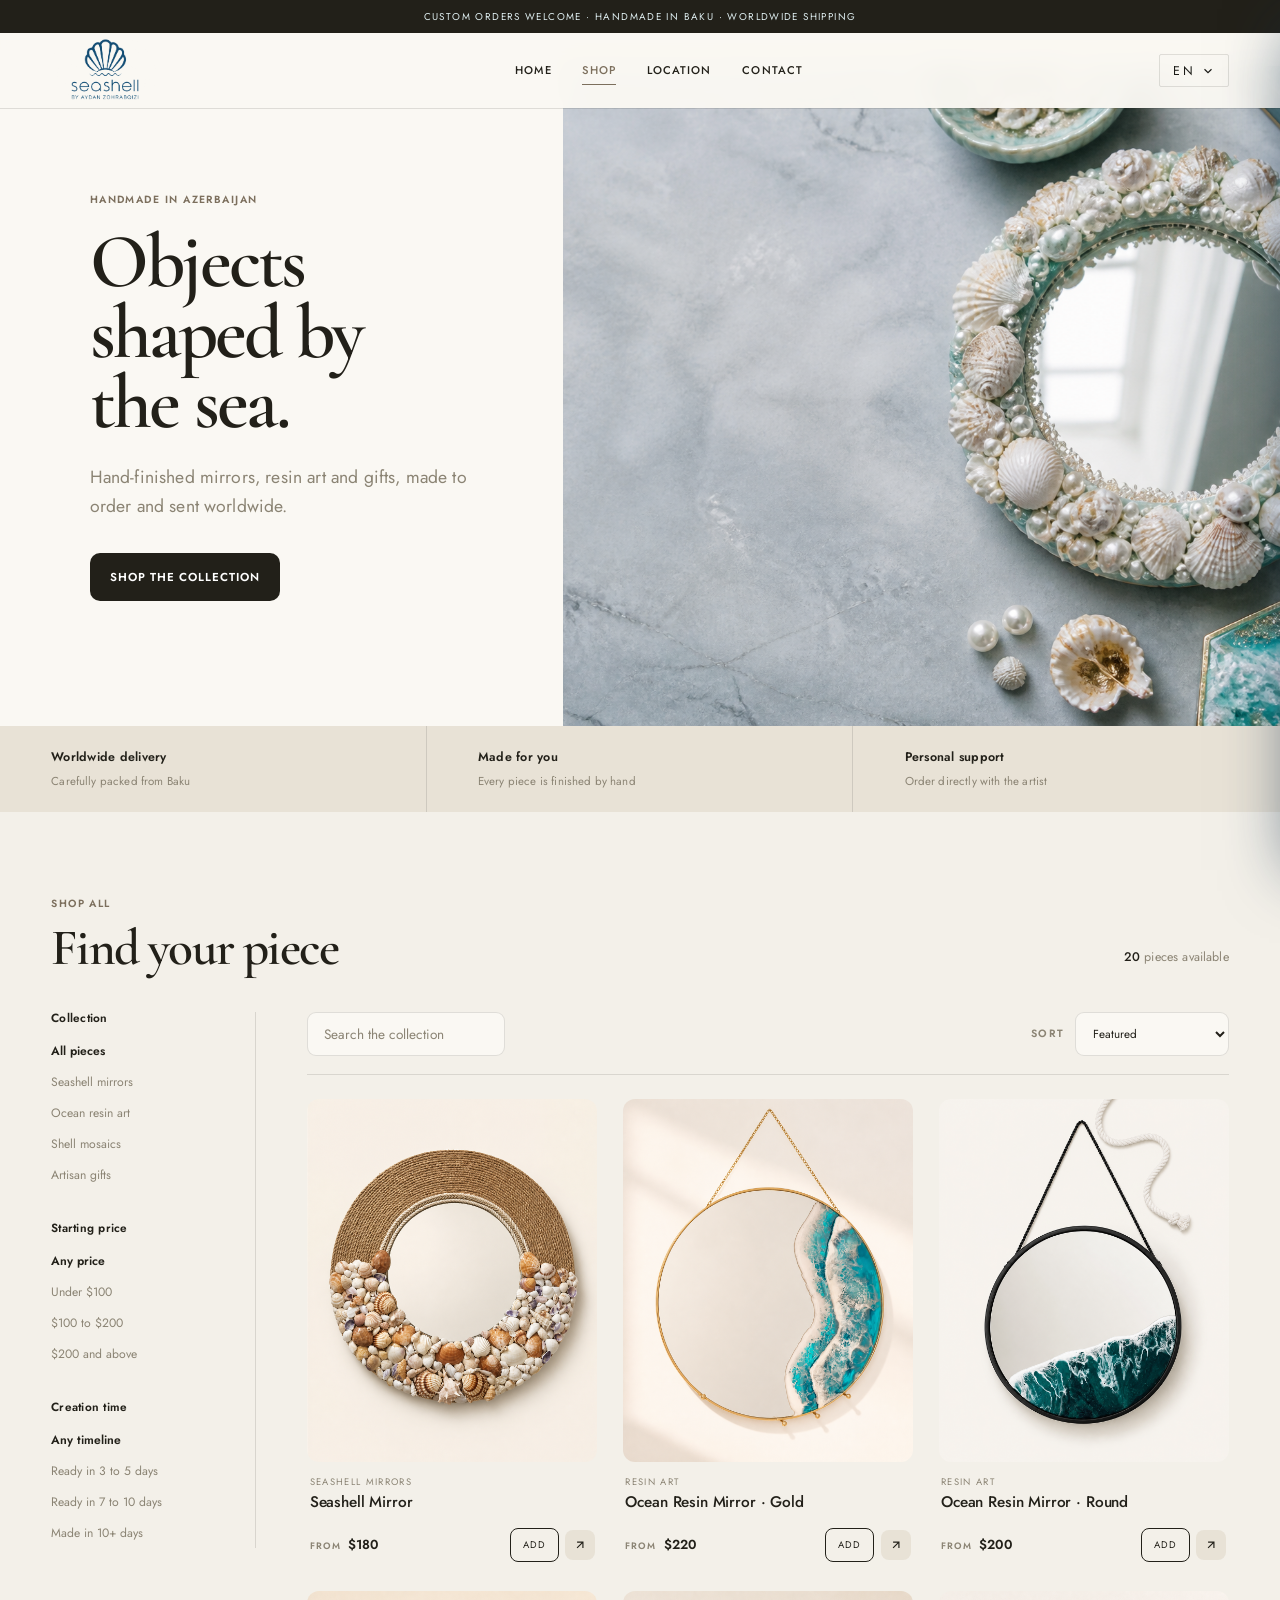
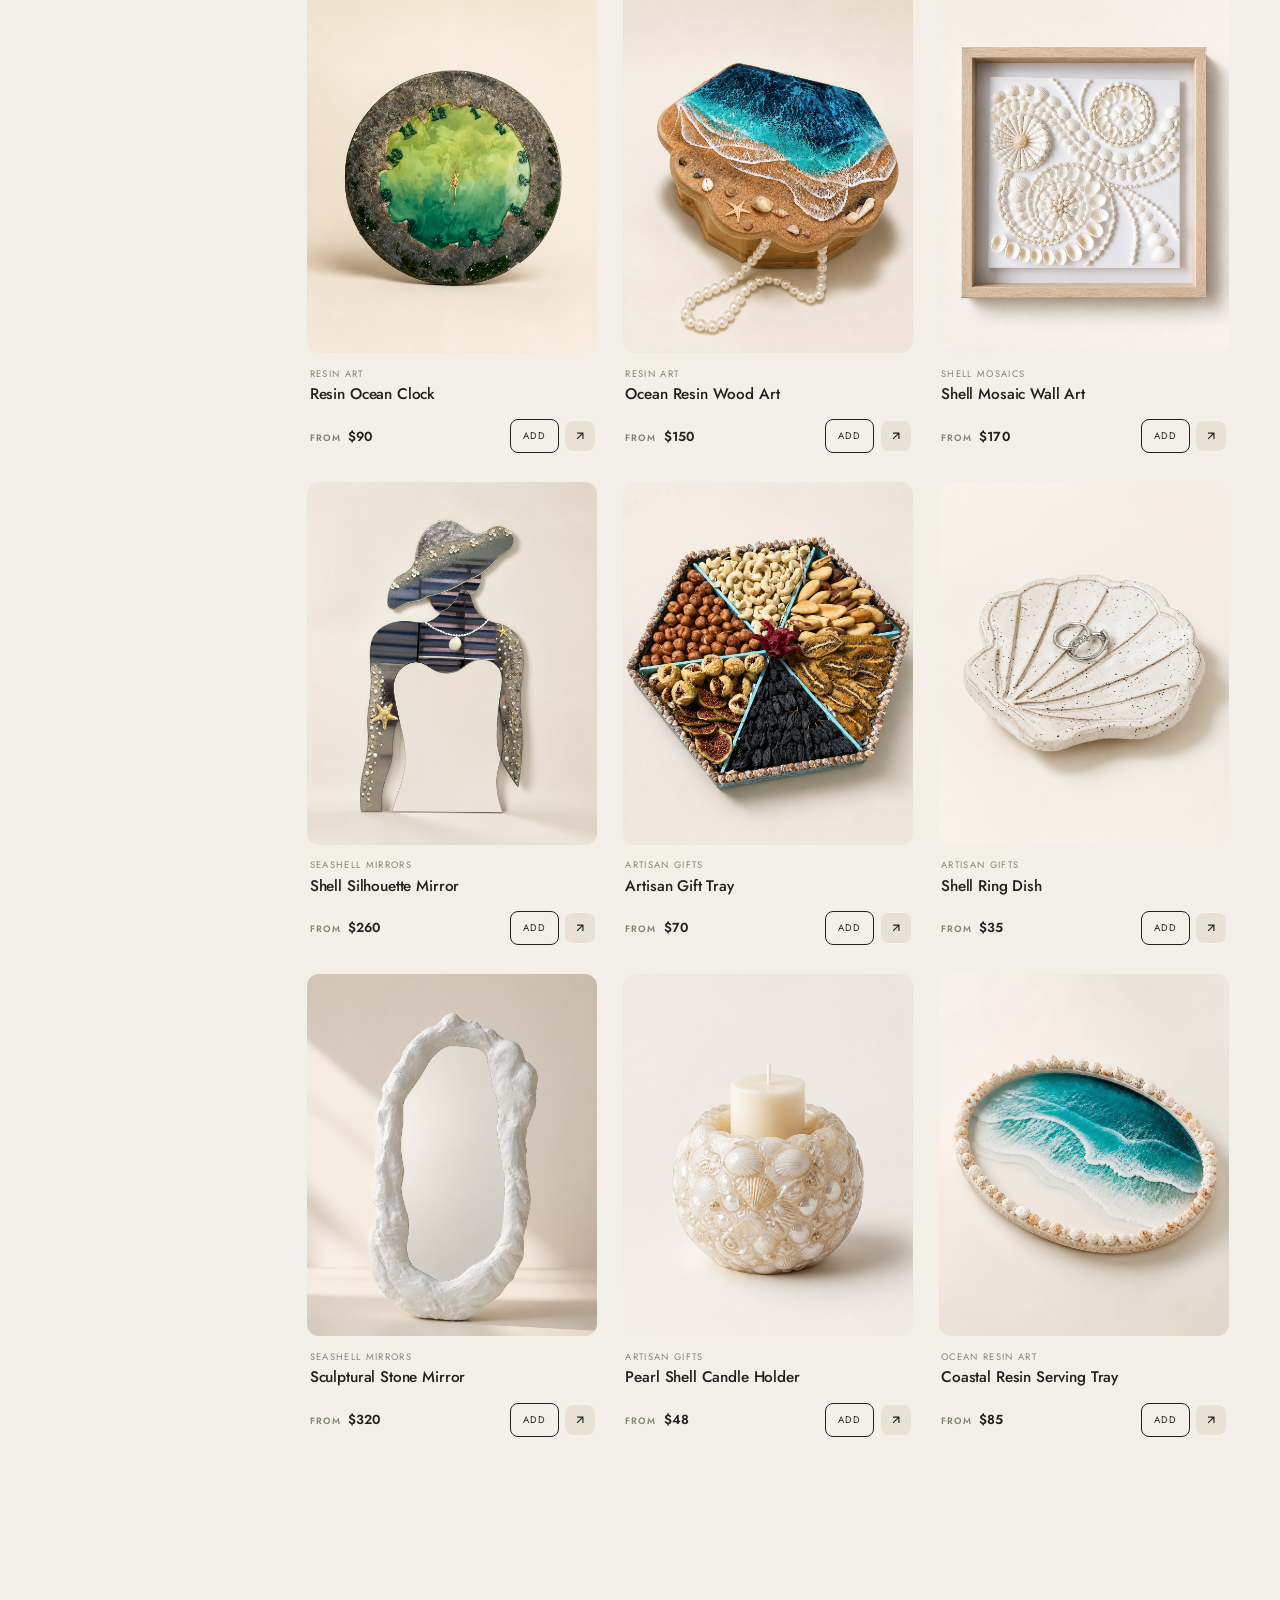
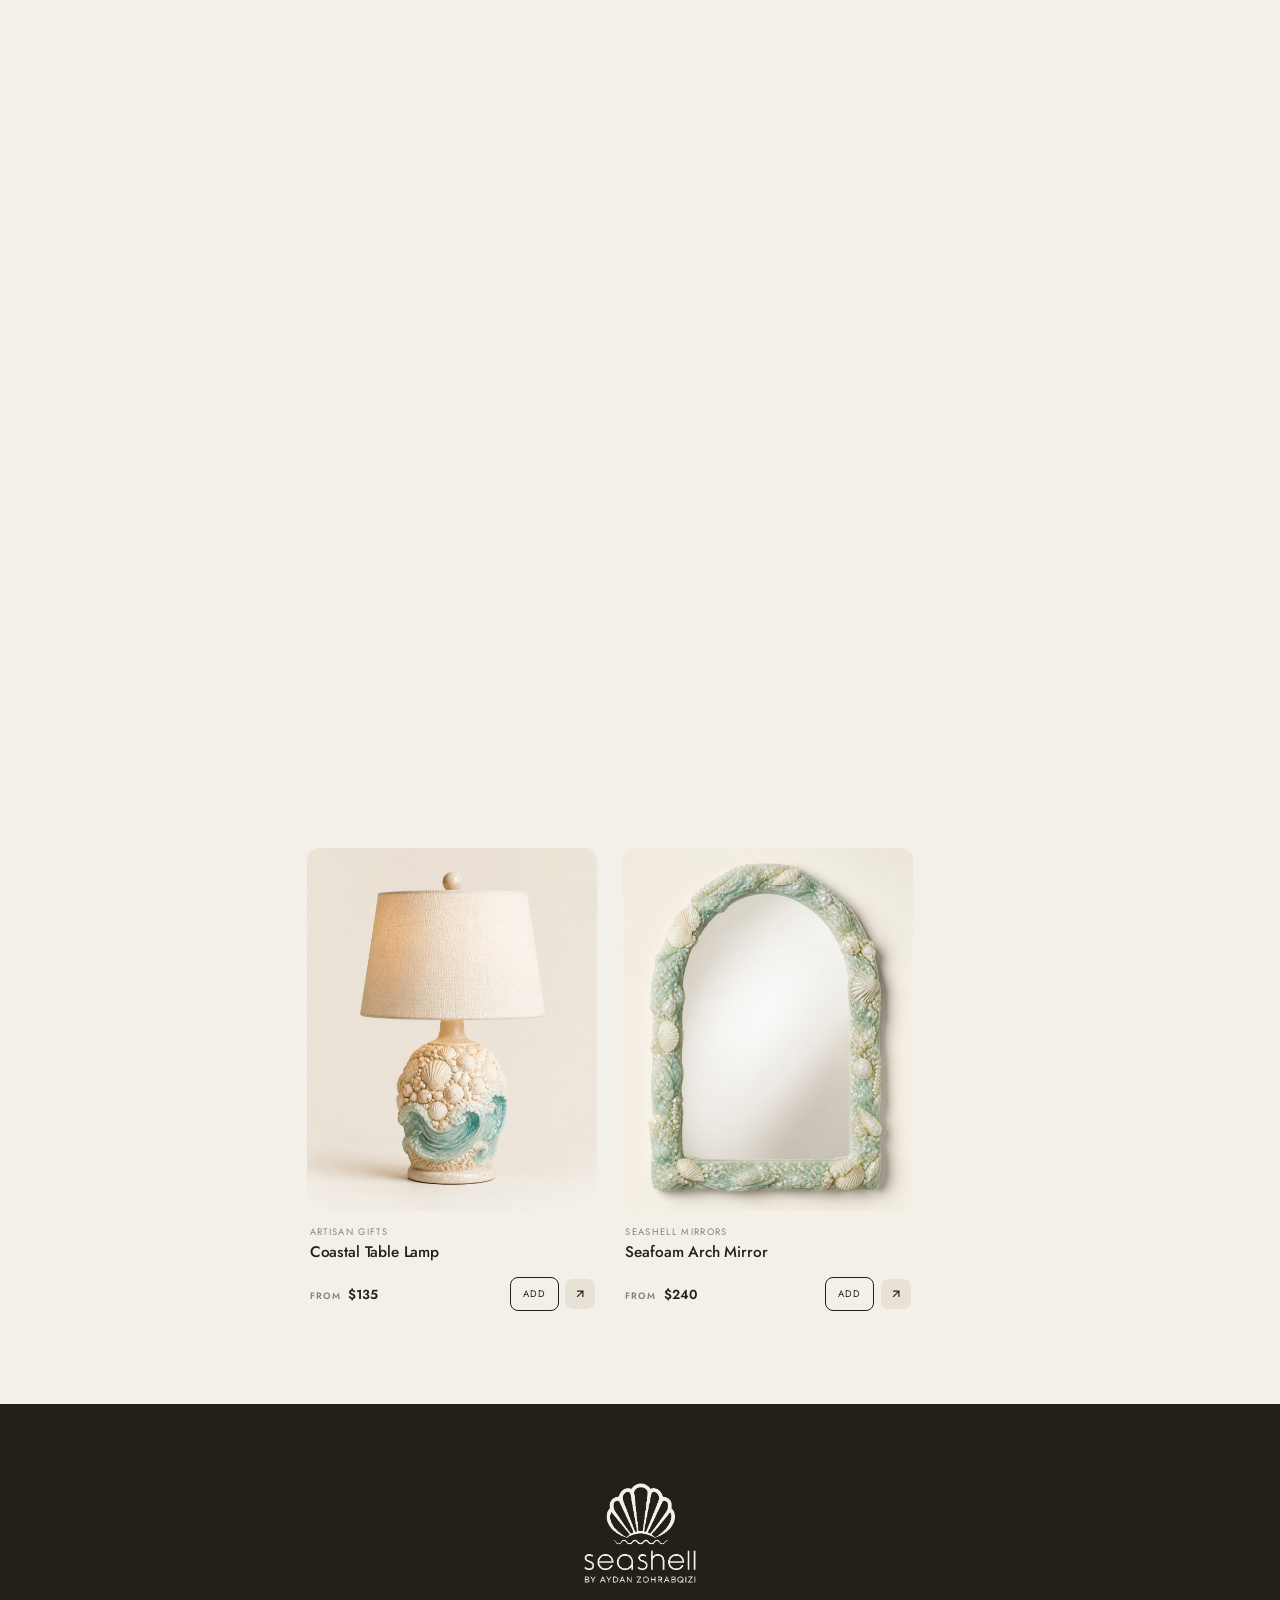
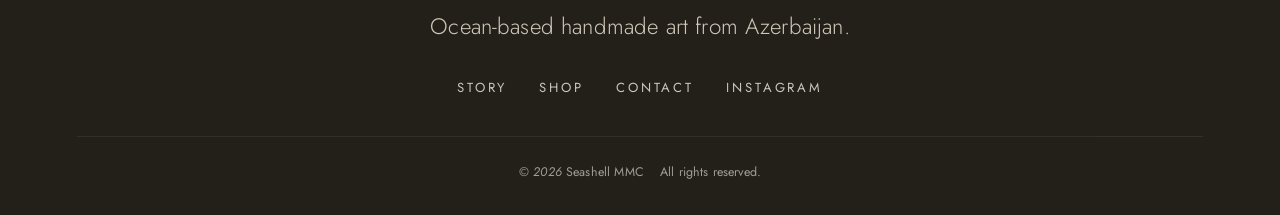
==== commit 95ec75f3: "Refine Seashell shop and interactive sections" ====
--- a/shop.html
+++ b/shop.html
@@ -3,9 +3,9 @@
 <head>
   <meta charset="UTF-8" />
   <meta name="viewport" content="width=device-width, initial-scale=1.0" />
-  <title>Shop — Seashell Handmade Art | Mirrors, Resin Art & Gifts from Azerbaijan</title>
-  <meta name="description" content="Browse all Seashell handmade products — mirrors, resin art, shell mosaics and artisan gifts. Made to order in Baku, shipped worldwide. From $35." />
-  <meta property="og:title"       content="Shop — Seashell Handmade Art" />
+  <title>Shop - Seashell Handmade Art | Mirrors, Resin Art & Gifts from Azerbaijan</title>
+  <meta name="description" content="Browse all Seashell handmade products - mirrors, resin art, shell mosaics and artisan gifts. Made to order in Baku, shipped worldwide. From $35." />
+  <meta property="og:title"       content="Shop - Seashell Handmade Art" />
   <meta property="og:description" content="Handmade mirrors, resin art & gifts. Every piece made to order." />
   <meta property="og:image"       content="assets/hero-shells-unsplash.webp" />
   <link rel="icon" href="assets/logo.png" />
@@ -28,7 +28,7 @@
 <header class="header scrolled" id="header">
   <div class="header__left">
     <a href="index.html" class="brand">
-      <img src="assets/logo.png" alt="Seashell" class="brand__logo" />
+      <img src="assets/logo-main.png" alt="Seashell - by Aydan Zohrabqizi" class="brand__logo" />
     </a>
   </div>
   <nav class="nav" id="nav">
@@ -57,173 +57,82 @@
   </div>
 </header>
 
-<!-- ═══ HERO ═══ -->
-<section class="sh-hero">
-  <div class="sh-hero__left">
-    <span class="sh-hero__label">Handmade Ocean Art</span>
-    <h1 class="sh-hero__title">
-      Created<br>by hand.<br>
-      <em>Inspired<br>by the sea.</em>
-    </h1>
-    <p class="sh-hero__desc">Unique seashell mirrors, resin artworks and artisan gifts created in Azerbaijan. Every piece made to order, shipped worldwide.</p>
-    <div class="sh-hero__actions">
-      <a href="#collection" class="sh-btn-primary">
-        Shop Collection
-        <svg viewBox="0 0 24 24" width="14" height="14" fill="none" stroke="currentColor" stroke-width="2"><path d="M5 12h14M12 5l7 7-7 7"/></svg>
-      </a>
-      <a href="https://wa.me/994508249023?text=Hello%20Seashell!" class="sh-btn-wa" target="_blank" rel="noopener">
-        <svg viewBox="0 0 24 24" width="16" height="16" fill="currentColor"><path d="M17.6 6.4A8.5 8.5 0 103.9 18.7L2 22l3.4-1.8A8.5 8.5 0 1017.6 6.4z"/></svg>
-        Order on WhatsApp
-      </a>
-    </div>
-  </div>
-  <div class="sh-hero__right">
-    <div class="sh-hero__card">
-      <div class="sh-hero__blob sh-hero__blob--1"></div>
-      <div class="sh-hero__blob sh-hero__blob--2"></div>
-      <img src="assets/ig-mirror-silhouette2.webp" alt="Seashell handmade mirror" class="sh-hero__img" />
-      <div class="sh-hero__badge">
-        <b>From $35</b>
-        <span>Made to order</span>
-      </div>
-    </div>
-  </div>
-</section>
-
-<!-- ═══ TRUST BAR ═══ -->
-<div class="sh-trust">
-  <div class="sh-trust__item">
-    <div class="sh-trust__icon">
-      <svg viewBox="0 0 24 24" width="22" height="22" fill="none" stroke="currentColor" stroke-width="1.6"><path d="M12 2l2.5 5 5.5.8-4 3.9 1 5.5L12 21l-5-2.8 1-5.5-4-3.9 5.5-.8z"/></svg>
-    </div>
-    <div><b>Made to Order</b><span>Every piece created individually</span></div>
-  </div>
-  <div class="sh-trust__item">
-    <div class="sh-trust__icon">
-      <svg viewBox="0 0 24 24" width="22" height="22" fill="none" stroke="currentColor" stroke-width="1.6"><path d="M12 21s-7-4.5-9.5-9C1 9 3 5 6.5 5 9 5 12 8 12 8s3-3 5.5-3C21 5 23 9 21.5 12 19 16.5 12 21 12 21z"/></svg>
-    </div>
-    <div><b>Natural Materials</b><span>Shells, resin and wood</span></div>
-  </div>
-  <div class="sh-trust__item">
-    <div class="sh-trust__icon">
-      <svg viewBox="0 0 24 24" width="22" height="22" fill="none" stroke="currentColor" stroke-width="1.6"><path d="M3 9l9-7 9 7v11a2 2 0 01-2 2H5a2 2 0 01-2-2z"/><path d="M9 22V12h6v10"/></svg>
-    </div>
-    <div><b>Worldwide Shipping</b><span>Carefully packed worldwide</span></div>
-  </div>
-  <div class="sh-trust__item">
-    <div class="sh-trust__icon">
-      <svg viewBox="0 0 24 24" width="22" height="22" fill="none" stroke="currentColor" stroke-width="1.6"><path d="M21 15a2 2 0 01-2 2H7l-4 4V5a2 2 0 012-2h14a2 2 0 012 2z"/></svg>
-    </div>
-    <div><b>Direct Support</b><span>Order through WhatsApp</span></div>
-  </div>
-</div>
-
-<!-- ═══ COLLECTIONS ═══ -->
-<section class="sh-colls" id="collection">
-  <div class="sh-section-head">
-    <div>
-      <span class="sh-eyebrow">What we create</span>
-      <h2 class="sh-heading">Shop Our Collections</h2>
-    </div>
-    <button class="sh-view-all" id="viewAllBtn">View All</button>
-  </div>
-  <div class="sh-colls__grid">
-    <div class="sh-coll" data-coll-cat="mirror">
-      <div class="sh-coll__img">
-        <img loading="lazy" src="assets/handmade7.webp" alt="Seashell Mirrors" />
-      </div>
-      <div class="sh-coll__foot">
-        <div>
-          <h3>Seashell Mirrors</h3>
-          <span>From $180</span>
-        </div>
-        <button class="sh-coll__arrow">
-          <svg viewBox="0 0 24 24" width="16" height="16" fill="none" stroke="currentColor" stroke-width="2"><path d="M7 17L17 7M7 7h10v10"/></svg>
-        </button>
-      </div>
-    </div>
-    <div class="sh-coll" data-coll-cat="resin">
-      <div class="sh-coll__img">
-        <img loading="lazy" src="assets/resin-mirror-gold.webp" alt="Ocean Resin Art" />
-      </div>
-      <div class="sh-coll__foot">
-        <div>
-          <h3>Ocean Resin Art</h3>
-          <span>From $90</span>
-        </div>
-        <button class="sh-coll__arrow">
-          <svg viewBox="0 0 24 24" width="16" height="16" fill="none" stroke="currentColor" stroke-width="2"><path d="M7 17L17 7M7 7h10v10"/></svg>
-        </button>
-      </div>
-    </div>
-    <div class="sh-coll" data-coll-cat="mosaic">
-      <div class="sh-coll__img">
-        <img loading="lazy" src="assets/handmade9.webp" alt="Shell Mosaics" />
-      </div>
-      <div class="sh-coll__foot">
-        <div>
-          <h3>Shell Mosaics</h3>
-          <span>From $170</span>
-        </div>
-        <button class="sh-coll__arrow">
-          <svg viewBox="0 0 24 24" width="16" height="16" fill="none" stroke="currentColor" stroke-width="2"><path d="M7 17L17 7M7 7h10v10"/></svg>
-        </button>
-      </div>
-    </div>
-    <div class="sh-coll" data-coll-cat="gift">
-      <div class="sh-coll__img">
-        <img loading="lazy" src="assets/handmade1.webp" alt="Artisan Gifts" />
-      </div>
-      <div class="sh-coll__foot">
-        <div>
-          <h3>Artisan Gifts</h3>
-          <span>From $35</span>
-        </div>
-        <button class="sh-coll__arrow">
-          <svg viewBox="0 0 24 24" width="16" height="16" fill="none" stroke="currentColor" stroke-width="2"><path d="M7 17L17 7M7 7h10v10"/></svg>
-        </button>
-      </div>
-    </div>
-  </div>
-</section>
-
-<!-- ═══ PRODUCTS ═══ -->
-<section class="sh-products" id="shopSection">
-  <div class="sh-section-head">
-    <div>
-      <span class="sh-eyebrow">All pieces</span>
-      <h2 class="sh-heading">Our Products</h2>
-    </div>
-    <p class="sh-result-count"><b id="shopResultCount">10</b> pieces</p>
-  </div>
-
-  <!-- Filter tabs -->
-  <div class="filter-tabs">
-    <div class="filter-tabs__left">
-      <button class="ftab is-active" data-category="all">All pieces</button>
-      <button class="ftab" data-category="mirror">Mirrors</button>
-      <button class="ftab" data-category="resin">Resin art</button>
-      <button class="ftab" data-category="mosaic">Mosaics</button>
-      <button class="ftab" data-category="gift">Gifts</button>
-    </div>
-    <input type="search" id="shopSearch" class="shop-search" placeholder="Search pieces..." aria-label="Search products" />
-    <div class="sort-wrap">
-      <label for="sortSelect">Sort by</label>
-      <select class="sort-select" id="sortSelect">
-        <option value="featured">Featured</option>
-        <option value="price-asc">Price: low to high</option>
-        <option value="price-desc">Price: high to low</option>
-        <option value="lead-asc">Quickest first</option>
-      </select>
-    </div>
-  </div>
-
-  <!-- Grid -->
-  <div class="sh-product-grid" id="shopGrid">
-
-    <div class="product reveal" data-id="p1" data-category="mirror" data-name="Seashell Mirror" data-price="180" data-lead-days="8" data-material="Natural shells, glass, rope" data-sizes="40×40|50×50|60×60 cm" data-lead="7–10 days" data-desc="A round mirror framed by hand with real sea shells and coastal rope. Each arrangement is unique — no two are alike." data-colors="Natural|White wash|Dark">
-      <div class="product__img">
-        <img loading="lazy" src="assets/handmade7.webp" alt="Seashell mirror" />
+<main>
+  <section class="shop-intro" aria-labelledby="shopIntroTitle">
+    <div class="shop-intro__copy">
+      <span class="shop-kicker">Handmade in Azerbaijan</span>
+      <h1 id="shopIntroTitle">Objects shaped by the sea.</h1>
+      <p>Hand-finished mirrors, resin art and gifts, made to order and sent worldwide.</p>
+      <a class="shop-intro__cta" href="#shopSection">Shop the collection</a>
+    </div>
+    <img src="assets/shop-atelier-banner-v1.png" alt="Handmade seashell mirror with ocean resin artworks" class="shop-intro__image" />
+  </section>
+
+  <section class="shop-promises" aria-label="Shopping benefits">
+    <article><strong>Worldwide delivery</strong><span>Carefully packed from Baku</span></article>
+    <article><strong>Made for you</strong><span>Every piece is finished by hand</span></article>
+    <article><strong>Personal support</strong><span>Order directly with the artist</span></article>
+  </section>
+
+  <section class="sh-products" id="shopSection" aria-labelledby="catalogTitle">
+    <div class="shop-catalog-head">
+      <div>
+        <span class="shop-kicker">Shop all</span>
+        <h2 id="catalogTitle">Find your piece</h2>
+      </div>
+      <p class="sh-result-count"><b id="shopResultCount">20</b> pieces available</p>
+    </div>
+
+    <div class="shop-mobile-tools">
+      <button id="filterToggle" type="button">Filter collection</button>
+      <label class="shop-search-wrap" for="shopSearch"><span class="sr-only">Search products</span><input type="search" id="shopSearch" class="shop-search" placeholder="Search the collection" aria-label="Search products" /></label>
+    </div>
+
+    <div class="shop-catalog-layout">
+      <aside class="shop-sidebar" id="shopSidebar" aria-label="Product filters">
+        <div class="shop-sidebar__group">
+          <h3>Collection</h3>
+          <button class="scat is-active" data-category="all">All pieces</button>
+          <button class="scat" data-category="mirror">Seashell mirrors</button>
+          <button class="scat" data-category="resin">Ocean resin art</button>
+          <button class="scat" data-category="mosaic">Shell mosaics</button>
+          <button class="scat" data-category="gift">Artisan gifts</button>
+        </div>
+        <div class="shop-sidebar__group">
+          <h3>Starting price</h3>
+          <button class="scat is-active" data-price="all">Any price</button>
+          <button class="scat" data-price="0-100">Under $100</button>
+          <button class="scat" data-price="100-200">$100 to $200</button>
+          <button class="scat" data-price="200-999">$200 and above</button>
+        </div>
+        <div class="shop-sidebar__group">
+          <h3>Creation time</h3>
+          <button class="scat is-active" data-lead="all">Any timeline</button>
+          <button class="scat" data-lead="fast">Ready in 3 to 5 days</button>
+          <button class="scat" data-lead="standard">Ready in 7 to 10 days</button>
+          <button class="scat" data-lead="custom">Made in 10+ days</button>
+        </div>
+      </aside>
+
+      <div class="shop-catalog-results">
+        <div class="shop-results-tools">
+          <label class="shop-search-wrap shop-search-wrap--desktop" for="shopSearchDesktop"><span class="sr-only">Search products</span><input type="search" id="shopSearchDesktop" class="shop-search" placeholder="Search the collection" aria-label="Search products" /></label>
+          <div class="sort-wrap">
+            <label for="sortSelect">Sort</label>
+            <select class="sort-select" id="sortSelect">
+              <option value="featured">Featured</option>
+              <option value="price-asc">Price low to high</option>
+              <option value="price-desc">Price high to low</option>
+              <option value="lead-asc">Creation time</option>
+            </select>
+          </div>
+        </div>
+
+        <div class="sh-product-grid" id="shopGrid">
+
+    <div class="product reveal" data-id="p1" data-category="mirror" data-name="Seashell Mirror" data-price="180" data-lead-days="8" data-material="Natural shells, glass, rope" data-sizes="40×40|50×50|60×60 cm" data-lead="7-10 days" data-desc="A round mirror framed by hand with real sea shells and coastal rope. Each arrangement is unique - no two are alike." data-colors="Natural|White wash|Dark">
+      <div class="product__img">
+        <img loading="lazy" src="assets/shop-product-seashell-mirror-v1.png" alt="Seashell mirror" />
         <span class="product__cat">Mirror</span>
       </div>
       <div class="product__info">
@@ -241,9 +150,9 @@
       </div>
     </div>
 
-    <div class="product reveal" data-id="p2" data-category="resin" data-name="Ocean Resin Mirror · Gold" data-price="220" data-lead-days="12" data-material="Epoxy resin, gold pigment, glass" data-sizes="50×50|60×60 cm" data-lead="10–14 days" data-desc="Gold-rimmed mirror with a turquoise resin wave, poured in layers for a realistic ocean effect." data-colors="Gold &amp; Turquoise|Silver &amp; Blue|Rose Gold">
-      <div class="product__img">
-        <img loading="lazy" src="assets/resin-mirror-gold.webp" alt="Gold resin ocean mirror" />
+    <div class="product reveal" data-id="p2" data-category="resin" data-name="Ocean Resin Mirror · Gold" data-price="220" data-lead-days="12" data-material="Epoxy resin, gold pigment, glass" data-sizes="50×50|60×60 cm" data-lead="10-14 days" data-desc="Gold-rimmed mirror with a turquoise resin wave, poured in layers for a realistic ocean effect." data-colors="Gold &amp; Turquoise|Silver &amp; Blue|Rose Gold">
+      <div class="product__img">
+        <img loading="lazy" src="assets/shop-product-resin-gold-v1.png" alt="Gold resin ocean mirror" />
         <span class="product__cat">Resin</span>
       </div>
       <div class="product__info">
@@ -259,9 +168,9 @@
       </div>
     </div>
 
-    <div class="product reveal" data-id="p3" data-category="resin" data-name="Ocean Resin Mirror · Round" data-price="200" data-lead-days="12" data-material="Epoxy resin, pigments, glass" data-sizes="45 cm|55 cm diameter" data-lead="10–14 days" data-desc="Hanging round mirror with a deep-sea resin shore. Frame hand-poured with layered ocean pigments." data-colors="Deep Sea|Turquoise|Sunset">
-      <div class="product__img">
-        <img loading="lazy" src="assets/resin-mirror-round.webp" alt="Round resin ocean mirror" />
+    <div class="product reveal" data-id="p3" data-category="resin" data-name="Ocean Resin Mirror · Round" data-price="200" data-lead-days="12" data-material="Epoxy resin, pigments, glass" data-sizes="45 cm|55 cm diameter" data-lead="10-14 days" data-desc="Hanging round mirror with a deep-sea resin shore. Frame hand-poured with layered ocean pigments." data-colors="Deep Sea|Turquoise|Sunset">
+      <div class="product__img">
+        <img loading="lazy" src="assets/shop-product-resin-round-v1.png" alt="Round resin ocean mirror" />
         <span class="product__cat">Resin</span>
       </div>
       <div class="product__info">
@@ -277,9 +186,9 @@
       </div>
     </div>
 
-    <div class="product reveal" data-id="p4" data-category="resin" data-name="Resin Ocean Clock" data-price="90" data-lead-days="8" data-material="Epoxy resin, quartz mechanism" data-sizes="30×30|40×40 cm" data-lead="7–10 days" data-desc="Working wall clock cast in flowing ocean resin. Runs on AA battery (included). Each face is uniquely poured." data-colors="Ocean Blue|Teal &amp; Gold|Sunset">
-      <div class="product__img">
-        <img loading="lazy" src="assets/ig-clock-green.webp" alt="Resin ocean clock" />
+    <div class="product reveal" data-id="p4" data-category="resin" data-name="Resin Ocean Clock" data-price="90" data-lead-days="8" data-material="Epoxy resin, quartz mechanism" data-sizes="30×30|40×40 cm" data-lead="7-10 days" data-desc="Working wall clock cast in flowing ocean resin. Runs on AA battery (included). Each face is uniquely poured." data-colors="Ocean Blue|Teal &amp; Gold|Sunset">
+      <div class="product__img">
+        <img loading="lazy" src="assets/shop-product-clock-v1.png" alt="Resin ocean clock" />
         <span class="product__cat">Resin</span>
       </div>
       <div class="product__info">
@@ -295,9 +204,9 @@
       </div>
     </div>
 
-    <div class="product reveal" data-id="p5" data-category="resin" data-name="Ocean Resin Wood Art" data-price="150" data-lead-days="12" data-material="Live-edge wood, epoxy resin" data-sizes="40×25|60×35 cm" data-lead="10–14 days" data-desc="Epoxy ocean wave poured over natural live-edge wood. The grain and resin create a one-of-a-kind coastal landscape." data-colors="Turquoise|Deep Blue|Emerald">
-      <div class="product__img">
-        <img loading="lazy" src="assets/handmade6.webp" alt="Ocean resin wood art" />
+    <div class="product reveal" data-id="p5" data-category="resin" data-name="Ocean Resin Wood Art" data-price="150" data-lead-days="12" data-material="Live-edge wood, epoxy resin" data-sizes="40×25|60×35 cm" data-lead="10-14 days" data-desc="Epoxy ocean wave poured over natural live-edge wood. The grain and resin create a one-of-a-kind coastal landscape." data-colors="Turquoise|Deep Blue|Emerald">
+      <div class="product__img">
+        <img loading="lazy" src="assets/shop-product-resin-wood-v1.png" alt="Ocean resin wood art" />
         <span class="product__cat">Resin</span>
       </div>
       <div class="product__info">
@@ -313,9 +222,9 @@
       </div>
     </div>
 
-    <div class="product reveal" data-id="p6" data-category="mosaic" data-name="Shell Mosaic Wall Art" data-price="170" data-lead-days="8" data-material="Natural shells, frame, glass" data-sizes="40×50|50×60 cm" data-lead="7–10 days" data-desc="Framed wall art composed entirely from natural shells arranged by hand." data-colors="Natural|White wash|Dark frame">
-      <div class="product__img">
-        <img loading="lazy" src="assets/handmade9.webp" alt="Shell mosaic wall art" />
+    <div class="product reveal" data-id="p6" data-category="mosaic" data-name="Shell Mosaic Wall Art" data-price="170" data-lead-days="8" data-material="Natural shells, frame, glass" data-sizes="40×50|50×60 cm" data-lead="7-10 days" data-desc="Framed wall art composed entirely from natural shells arranged by hand." data-colors="Natural|White wash|Dark frame">
+      <div class="product__img">
+        <img loading="lazy" src="assets/shop-product-mosaic-v1.png" alt="Shell mosaic wall art" />
         <span class="product__cat">Mosaic</span>
       </div>
       <div class="product__info">
@@ -331,9 +240,9 @@
       </div>
     </div>
 
-    <div class="product reveal" data-id="p7" data-category="mirror" data-name="Shell Silhouette Mirror" data-price="260" data-lead-days="18" data-material="Shells, pearls, glass, metal" data-sizes="140×50 cm" data-lead="14–21 days" data-desc="Sculptural full-length figure mirror trimmed with shells and pearls — a luxury centrepiece for any room." data-colors="Natural white|Bleached">
-      <div class="product__img">
-        <img loading="lazy" src="assets/ig-mirror-silhouette2.webp" alt="Shell silhouette mirror" />
+    <div class="product reveal" data-id="p7" data-category="mirror" data-name="Shell Silhouette Mirror" data-price="260" data-lead-days="18" data-material="Shells, pearls, glass, metal" data-sizes="140×50 cm" data-lead="14-21 days" data-desc="Sculptural full-length figure mirror trimmed with shells and pearls - a luxury centrepiece for any room." data-colors="Natural white|Bleached">
+      <div class="product__img">
+        <img loading="lazy" src="assets/shop-product-silhouette-v1.png" alt="Shell silhouette mirror" />
         <span class="product__cat">Mirror</span>
       </div>
       <div class="product__info">
@@ -349,9 +258,9 @@
       </div>
     </div>
 
-    <div class="product reveal" data-id="p8" data-category="gift" data-name="Artisan Gift Tray" data-price="70" data-lead-days="4" data-material="Shells, dried fruit, wicker" data-sizes="25×35|30×45|35×55 cm" data-lead="3–5 days" data-desc="Shell-trimmed artisan tray filled with dried fruits, nuts and sweets — perfect for gifting or display." data-colors="Natural|White|Dark">
-      <div class="product__img">
-        <img loading="lazy" src="assets/handmade1.webp" alt="Artisan gift tray" />
+    <div class="product reveal" data-id="p8" data-category="gift" data-name="Artisan Gift Tray" data-price="70" data-lead-days="4" data-material="Shells, dried fruit, wicker" data-sizes="25×35|30×45|35×55 cm" data-lead="3-5 days" data-desc="Shell-trimmed artisan tray filled with dried fruits, nuts and sweets - perfect for gifting or display." data-colors="Natural|White|Dark">
+      <div class="product__img">
+        <img loading="lazy" src="assets/shop-product-gift-tray-v1.png" alt="Artisan gift tray" />
         <span class="product__cat">Gift</span>
       </div>
       <div class="product__info">
@@ -367,9 +276,9 @@
       </div>
     </div>
 
-    <div class="product reveal" data-id="p9" data-category="gift" data-name="Shell Ring Dish" data-price="35" data-lead-days="4" data-material="Natural shells, resin" data-sizes="~12 cm" data-lead="3–5 days" data-desc="Delicate shell-shaped dish for rings, earrings and keepsakes — a thoughtful gift for any occasion." data-colors="Natural|White|Pearl">
-      <div class="product__img">
-        <img loading="lazy" src="assets/handmade3.webp" alt="Shell ring dish" />
+    <div class="product reveal" data-id="p9" data-category="gift" data-name="Shell Ring Dish" data-price="35" data-lead-days="4" data-material="Natural shells, resin" data-sizes="~12 cm" data-lead="3-5 days" data-desc="Delicate shell-shaped dish for rings, earrings and keepsakes - a thoughtful gift for any occasion." data-colors="Natural|White|Pearl">
+      <div class="product__img">
+        <img loading="lazy" src="assets/shop-product-ring-dish-v1.png" alt="Shell ring dish" />
         <span class="product__cat">Gift</span>
       </div>
       <div class="product__info">
@@ -385,9 +294,9 @@
       </div>
     </div>
 
-    <div class="product reveal" data-id="p10" data-category="mirror" data-name="Sculptural Stone Mirror" data-price="320" data-lead-days="18" data-material="Plaster, stone texture, glass" data-sizes="90×60 cm|120×80 cm" data-lead="14–21 days" data-desc="A large freestanding mirror with a sculptural stone-textured frame, hand-shaped from plaster." data-colors="White matte|Sand|Charcoal">
-      <div class="product__img">
-        <img loading="lazy" src="assets/ig-mirror-stone.webp" alt="Sculptural stone mirror" />
+    <div class="product reveal" data-id="p10" data-category="mirror" data-name="Sculptural Stone Mirror" data-price="320" data-lead-days="18" data-material="Plaster, stone texture, glass" data-sizes="90×60 cm|120×80 cm" data-lead="14-21 days" data-desc="A large freestanding mirror with a sculptural stone-textured frame, hand-shaped from plaster." data-colors="White matte|Sand|Charcoal">
+      <div class="product__img">
+        <img loading="lazy" src="assets/shop-product-stone-v1.png" alt="Sculptural stone mirror" />
         <span class="product__cat">Mirror</span>
       </div>
       <div class="product__info">
@@ -395,6 +304,186 @@
         <h3 class="product__name">Sculptural Stone Mirror</h3>
         <div class="product__foot">
           <span class="product__price"><i>from</i> $320</span>
+          <div class="product__foot-actions">
+            <button class="add-btn"><span>Add</span></button>
+            <button class="product__arrow-btn" aria-label="View details"><svg viewBox="0 0 24 24" width="14" height="14" fill="none" stroke="currentColor" stroke-width="2"><path d="M7 17L17 7M7 7h10v10"/></svg></button>
+          </div>
+        </div>
+      </div>
+    </div>
+
+    <div class="product reveal" data-id="p11" data-category="gift" data-name="Pearl Shell Candle Holder" data-price="48" data-lead-days="4" data-material="Pearlescent resin, natural shells" data-sizes="12×12 cm" data-lead="3-5 days" data-desc="A rounded candle holder covered in pearlescent shells, made to bring a soft coastal glow to any room." data-colors="Pearl|Ivory">
+      <div class="product__img">
+        <img loading="lazy" src="assets/shop-product-candle-holder-v1.png" alt="Pearl shell candle holder" />
+        <span class="product__cat">Gift</span>
+      </div>
+      <div class="product__info">
+        <span class="product__label">Artisan Gifts</span>
+        <h3 class="product__name">Pearl Shell Candle Holder</h3>
+        <div class="product__foot">
+          <span class="product__price"><i>from</i> $48</span>
+          <div class="product__foot-actions">
+            <button class="add-btn"><span>Add</span></button>
+            <button class="product__arrow-btn" aria-label="View details"><svg viewBox="0 0 24 24" width="14" height="14" fill="none" stroke="currentColor" stroke-width="2"><path d="M7 17L17 7M7 7h10v10"/></svg></button>
+          </div>
+        </div>
+      </div>
+    </div>
+
+    <div class="product reveal" data-id="p12" data-category="resin" data-name="Coastal Resin Serving Tray" data-price="85" data-lead-days="8" data-material="Epoxy resin, natural shells" data-sizes="28×20|35×25 cm" data-lead="7-10 days" data-desc="An oval serving tray with a flowing resin shoreline and hand-applied shell trim." data-colors="Turquoise|Deep Blue|Pearl">
+      <div class="product__img">
+        <img loading="lazy" src="assets/shop-product-serving-tray-v1.png" alt="Coastal resin serving tray" />
+        <span class="product__cat">Resin</span>
+      </div>
+      <div class="product__info">
+        <span class="product__label">Ocean Resin Art</span>
+        <h3 class="product__name">Coastal Resin Serving Tray</h3>
+        <div class="product__foot">
+          <span class="product__price"><i>from</i> $85</span>
+          <div class="product__foot-actions">
+            <button class="add-btn"><span>Add</span></button>
+            <button class="product__arrow-btn" aria-label="View details"><svg viewBox="0 0 24 24" width="14" height="14" fill="none" stroke="currentColor" stroke-width="2"><path d="M7 17L17 7M7 7h10v10"/></svg></button>
+          </div>
+        </div>
+      </div>
+    </div>
+
+    <div class="product reveal" data-id="p13" data-category="mirror" data-name="Tidepool Shell Mirror" data-price="210" data-lead-days="12" data-material="Glass, natural shells, resin" data-sizes="45×45|60×60 cm" data-lead="10-14 days" data-desc="A round mirror framed with pale shells and pearlescent details for a calm tidepool effect." data-colors="Pearl|White wash">
+      <div class="product__img">
+        <img loading="lazy" src="assets/shop-product-tidepool-mirror-v1.png" alt="Tidepool shell mirror" />
+        <span class="product__cat">Mirror</span>
+      </div>
+      <div class="product__info">
+        <span class="product__label">Seashell Mirrors</span>
+        <h3 class="product__name">Tidepool Shell Mirror</h3>
+        <div class="product__foot">
+          <span class="product__price"><i>from</i> $210</span>
+          <div class="product__foot-actions">
+            <button class="add-btn"><span>Add</span></button>
+            <button class="product__arrow-btn" aria-label="View details"><svg viewBox="0 0 24 24" width="14" height="14" fill="none" stroke="currentColor" stroke-width="2"><path d="M7 17L17 7M7 7h10v10"/></svg></button>
+          </div>
+        </div>
+      </div>
+    </div>
+
+    <div class="product reveal" data-id="p14" data-category="mosaic" data-name="Shell Bloom Wall Art" data-price="145" data-lead-days="12" data-material="Natural shells, wood frame" data-sizes="40×40|50×50 cm" data-lead="10-14 days" data-desc="A layered shell flower assembled by hand inside a light wood frame." data-colors="Ivory|Natural">
+      <div class="product__img">
+        <img loading="lazy" src="assets/shop-product-shell-bloom-v1.png" alt="Shell bloom wall art" />
+        <span class="product__cat">Mosaic</span>
+      </div>
+      <div class="product__info">
+        <span class="product__label">Shell Mosaics</span>
+        <h3 class="product__name">Shell Bloom Wall Art</h3>
+        <div class="product__foot">
+          <span class="product__price"><i>from</i> $145</span>
+          <div class="product__foot-actions">
+            <button class="add-btn"><span>Add</span></button>
+            <button class="product__arrow-btn" aria-label="View details"><svg viewBox="0 0 24 24" width="14" height="14" fill="none" stroke="currentColor" stroke-width="2"><path d="M7 17L17 7M7 7h10v10"/></svg></button>
+          </div>
+        </div>
+      </div>
+    </div>
+
+    <div class="product reveal" data-id="p15" data-category="gift" data-name="Seashell Jewelry Box" data-price="60" data-lead-days="5" data-material="Pearlescent resin, natural shells" data-sizes="15×10 cm" data-lead="3-5 days" data-desc="A keepsake box with a sculpted shell lid for jewelry and small treasured objects." data-colors="Pearl|Ivory">
+      <div class="product__img">
+        <img loading="lazy" src="assets/shop-product-jewelry-box-v1.png" alt="Seashell jewelry box" />
+        <span class="product__cat">Gift</span>
+      </div>
+      <div class="product__info">
+        <span class="product__label">Artisan Gifts</span>
+        <h3 class="product__name">Seashell Jewelry Box</h3>
+        <div class="product__foot">
+          <span class="product__price"><i>from</i> $60</span>
+          <div class="product__foot-actions">
+            <button class="add-btn"><span>Add</span></button>
+            <button class="product__arrow-btn" aria-label="View details"><svg viewBox="0 0 24 24" width="14" height="14" fill="none" stroke="currentColor" stroke-width="2"><path d="M7 17L17 7M7 7h10v10"/></svg></button>
+          </div>
+        </div>
+      </div>
+    </div>
+
+    <div class="product reveal" data-id="p16" data-category="gift" data-name="Shell Pearl Photo Frame" data-price="55" data-lead-days="5" data-material="Natural shells, freshwater pearls, wood" data-sizes="18×23 cm" data-lead="3-5 days" data-desc="A portrait frame finished by hand with tiny shells and pearl details around a softly textured border." data-colors="Pearl|Ivory">
+      <div class="product__img">
+        <img loading="lazy" src="assets/shop-product-shell-frame-v1.png" alt="Shell pearl photo frame" />
+        <span class="product__cat">Gift</span>
+      </div>
+      <div class="product__info">
+        <span class="product__label">Artisan Gifts</span>
+        <h3 class="product__name">Shell Pearl Photo Frame</h3>
+        <div class="product__foot">
+          <span class="product__price"><i>from</i> $55</span>
+          <div class="product__foot-actions">
+            <button class="add-btn"><span>Add</span></button>
+            <button class="product__arrow-btn" aria-label="View details"><svg viewBox="0 0 24 24" width="14" height="14" fill="none" stroke="currentColor" stroke-width="2"><path d="M7 17L17 7M7 7h10v10"/></svg></button>
+          </div>
+        </div>
+      </div>
+    </div>
+
+    <div class="product reveal" data-id="p17" data-category="resin" data-name="Ocean Resin Coaster Set" data-price="45" data-lead-days="4" data-material="Epoxy resin, shell detail, cork base" data-sizes="10 cm each · set of 4" data-lead="3-5 days" data-desc="Four ocean-toned resin coasters with a small shell shoreline, finished for everyday use." data-colors="Seafoam|Turquoise|Pearl">
+      <div class="product__img">
+        <img loading="lazy" src="assets/shop-product-resin-coasters-v1.png" alt="Ocean resin coaster set" />
+        <span class="product__cat">Resin</span>
+      </div>
+      <div class="product__info">
+        <span class="product__label">Ocean Resin Art</span>
+        <h3 class="product__name">Ocean Resin Coaster Set</h3>
+        <div class="product__foot">
+          <span class="product__price"><i>from</i> $45</span>
+          <div class="product__foot-actions">
+            <button class="add-btn"><span>Add</span></button>
+            <button class="product__arrow-btn" aria-label="View details"><svg viewBox="0 0 24 24" width="14" height="14" fill="none" stroke="currentColor" stroke-width="2"><path d="M7 17L17 7M7 7h10v10"/></svg></button>
+          </div>
+        </div>
+      </div>
+    </div>
+
+    <div class="product reveal" data-id="p18" data-category="gift" data-name="Pearl Clam Catchall" data-price="42" data-lead-days="4" data-material="Pearlescent resin, hand-finished shell" data-sizes="16×12 cm" data-lead="3-5 days" data-desc="A luminous hinged clam dish for rings, keys and the small things you want to keep close." data-colors="Pearl|Soft Ivory">
+      <div class="product__img">
+        <img loading="lazy" src="assets/shop-product-clam-dish-v1.png" alt="Pearl clam catchall dish" />
+        <span class="product__cat">Gift</span>
+      </div>
+      <div class="product__info">
+        <span class="product__label">Artisan Gifts</span>
+        <h3 class="product__name">Pearl Clam Catchall</h3>
+        <div class="product__foot">
+          <span class="product__price"><i>from</i> $42</span>
+          <div class="product__foot-actions">
+            <button class="add-btn"><span>Add</span></button>
+            <button class="product__arrow-btn" aria-label="View details"><svg viewBox="0 0 24 24" width="14" height="14" fill="none" stroke="currentColor" stroke-width="2"><path d="M7 17L17 7M7 7h10v10"/></svg></button>
+          </div>
+        </div>
+      </div>
+    </div>
+
+    <div class="product reveal" data-id="p19" data-category="gift" data-name="Coastal Table Lamp" data-price="135" data-lead-days="12" data-material="Linen, natural shells, resin base" data-sizes="45 cm high" data-lead="10-14 days" data-desc="A warm table lamp with a hand-set shell and sea-glass resin base for a gentle coastal glow." data-colors="Ivory|Seafoam">
+      <div class="product__img">
+        <img loading="lazy" src="assets/shop-product-coastal-lamp-v1.png" alt="Coastal table lamp with shell base" />
+        <span class="product__cat">Gift</span>
+      </div>
+      <div class="product__info">
+        <span class="product__label">Artisan Gifts</span>
+        <h3 class="product__name">Coastal Table Lamp</h3>
+        <div class="product__foot">
+          <span class="product__price"><i>from</i> $135</span>
+          <div class="product__foot-actions">
+            <button class="add-btn"><span>Add</span></button>
+            <button class="product__arrow-btn" aria-label="View details"><svg viewBox="0 0 24 24" width="14" height="14" fill="none" stroke="currentColor" stroke-width="2"><path d="M7 17L17 7M7 7h10v10"/></svg></button>
+          </div>
+        </div>
+      </div>
+    </div>
+
+    <div class="product reveal" data-id="p20" data-category="mirror" data-name="Seafoam Arch Mirror" data-price="240" data-lead-days="12" data-material="Glass, seafoam resin, natural shells" data-sizes="45×65|60×80 cm" data-lead="10-14 days" data-desc="An arched mirror with a pale seafoam frame and hand-placed shells along the inner tide line." data-colors="Seafoam|Pearl">
+      <div class="product__img">
+        <img loading="lazy" src="assets/shop-product-seafoam-arch-v1.png" alt="Seafoam arch mirror" />
+        <span class="product__cat">Mirror</span>
+      </div>
+      <div class="product__info">
+        <span class="product__label">Seashell Mirrors</span>
+        <h3 class="product__name">Seafoam Arch Mirror</h3>
+        <div class="product__foot">
+          <span class="product__price"><i>from</i> $240</span>
           <div class="product__foot-actions">
             <button class="add-btn"><span>Add</span></button>
             <button class="product__arrow-btn" aria-label="View details"><svg viewBox="0 0 24 24" width="14" height="14" fill="none" stroke="currentColor" stroke-width="2"><path d="M7 17L17 7M7 7h10v10"/></svg></button>
@@ -408,15 +497,20 @@
       <button id="clearFilters">Clear filters</button>
     </div>
 
-  </div><!-- /shopGrid -->
-</section>
+        </div><!-- /shopGrid -->
+      </div><!-- /shop-catalog-results -->
+    </div><!-- /shop-catalog-layout -->
+  </section>
+</main>
 
 
 
 <!-- ═══ FOOTER ═══ -->
 <footer class="footer">
   <div class="footer__top">
-    <img src="assets/logo.png" alt="Seashell" class="footer__logo" />
+    <div class="footer__logo-frame">
+      <img src="assets/logo-white.png" alt="Seashell by Aydan Zohrabqizi" class="footer__logo" />
+    </div>
     <p class="footer__tag">Ocean-based handmade art from Azerbaijan.</p>
   </div>
   <div class="footer__links">
@@ -480,7 +574,7 @@
   </div>
   <div class="cart-panel__scroll">
     <div class="cart-panel__items" id="cartItems"></div>
-    <p class="cart-panel__empty" id="cartEmpty">Add pieces from the shop — each one made to order just for you.</p>
+    <p class="cart-panel__empty" id="cartEmpty">Add pieces from the shop - each one made to order just for you.</p>
   </div>
   <div class="cart-panel__foot">
     <div class="cart-panel__total"><span>Estimated from</span><b id="cartTotal">$0</b></div>
--- a/css/style.css
+++ b/css/style.css
@@ -643,44 +643,324 @@
 .hero__actions{margin:0;gap:.7rem}
 .hero__actions .btn{padding:.75rem 1.5rem;font-size:.7rem}
 
-/* HOME STORY */
-.home-story{display:grid;grid-template-columns:1fr 1fr;min-height:520px;overflow:hidden;background:#f5d6c3}
-.home-story__text{padding:clamp(3.5rem,7vw,6rem) clamp(2rem,5vw,5rem);display:flex;flex-direction:column;justify-content:center;gap:1.4rem}
-.home-story__eyebrow{font-size:.62rem;letter-spacing:.22em;text-transform:uppercase;color:#ef8c4b;font-family:'Jost',sans-serif}
-.home-story__title{font-family:'Cormorant Garamond',serif;font-size:clamp(2rem,4.5vw,3.6rem);font-weight:600;line-height:1.08;letter-spacing:-.025em;color:#1e1a14;text-transform:uppercase}
-.home-story__title em{font-style:italic;color:#7d8960;text-transform:none}
-.home-story__desc{font-size:.86rem;color:#6a5040;line-height:1.75;max-width:40ch;font-family:'Jost',sans-serif}
-.home-story__stats{display:flex;gap:0;padding-top:1.5rem;border-top:1px solid rgba(239,140,75,.3);margin-top:.4rem}
-.home-story__stat{flex:1;padding-right:1.4rem;border-right:1px solid rgba(239,140,75,.25)}
-.home-story__stat:last-child{border-right:none;padding-right:0;padding-left:1.4rem}
-.home-story__stat:nth-child(2){padding-left:1.4rem}
-.home-story__stat b{display:block;font-family:'Cormorant Garamond',serif;font-size:clamp(1.8rem,3vw,2.8rem);font-weight:400;color:#1e1a14;line-height:1;letter-spacing:-.02em}
-.home-story__stat span{font-size:.6rem;letter-spacing:.16em;text-transform:uppercase;color:#7d5a40;margin-top:.3rem;display:block}
-.home-story__img{position:relative;overflow:hidden}
-.home-story__img img{width:100%;height:100%;object-fit:cover;object-position:center 20%}
-.home-story__mia{position:absolute;bottom:1.2rem;left:1.2rem;background:rgba(30,26,20,.68);color:#fbf7f1;font-size:.58rem;letter-spacing:.2em;text-transform:uppercase;padding:.3rem .7rem;backdrop-filter:blur(6px);font-family:'Jost',sans-serif}
-@media(max-width:860px){.home-story{grid-template-columns:1fr}.home-story__img{min-height:320px;order:-1}.home-story__text{padding:2.5rem 1.5rem}.home-story__title{font-size:clamp(1.7rem,6vw,2.6rem)}}
-@media(max-width:480px){.home-story__stats{flex-wrap:wrap;gap:1rem}.home-story__stat{border-right:none;padding:0}}
-
-/* FAN CAROUSEL */
-.fan-section{padding:clamp(5rem,10vw,9rem) var(--gutter);text-align:center;background:var(--cream);overflow:hidden}
-.fan-section__head{max-width:540px;margin:0 auto 3rem}
-.fan-section__head h2{font-family:'Cormorant Garamond',serif;font-size:clamp(1.8rem,3.5vw,2.8rem);font-weight:500;color:var(--ink);margin:.5rem 0 .8rem}
-.fan-section__head p{font-size:.84rem;color:var(--muted);line-height:1.6}
-.fan-stage{position:relative;height:clamp(320px,50vw,520px);display:flex;align-items:center;justify-content:center}
-.fan-container{position:relative;width:clamp(180px,25vw,240px);height:clamp(260px,38vw,380px);display:flex;align-items:center;justify-content:center}
-.fan-card{position:absolute;width:clamp(160px,22vw,220px);height:clamp(240px,34vw,340px);border-radius:16px;overflow:hidden;cursor:pointer;box-shadow:0 20px 60px -20px rgba(28,26,22,.35);will-change:transform;transform-origin:bottom center}
-.fan-card img{width:100%;height:100%;object-fit:cover;pointer-events:none;display:block}
-.fan-card__label{position:absolute;bottom:0;left:0;right:0;background:linear-gradient(to top,rgba(28,26,22,.85),transparent);color:#fbf7f1;font-size:.65rem;letter-spacing:.14em;text-transform:uppercase;padding:.8rem .9rem .7rem;font-family:'Jost',sans-serif;opacity:0;transition:opacity .3s}
-.fan-card:hover .fan-card__label{opacity:1}
-.fan-controls{display:flex;align-items:center;justify-content:center;gap:1.2rem;margin-top:2rem}
-.fan-btn{width:44px;height:44px;border-radius:100px;border:1.5px solid rgba(28,26,22,.15);background:rgba(28,26,22,.04);color:rgba(28,26,22,.5);display:grid;place-items:center;cursor:pointer;transition:border-color .2s,color .2s}
-.fan-btn:hover{border-color:var(--ink);color:var(--ink)}
-.fan-dots{display:flex;gap:.5rem;align-items:center}
-.fan-dot{width:7px;height:7px;border-radius:100px;background:rgba(28,26,22,.2);transition:width .3s,background .3s;cursor:pointer}
-.fan-dot.active{width:20px;background:var(--ink)}
-.fan-cta{margin-top:2.5rem}
+/* CIRCULAR 3D GALLERY */
+.circular-section{
+  min-height:520vh;
+  background:
+    radial-gradient(circle at 50% 42%,rgba(255,255,255,.72),rgba(255,255,255,0) 34%),
+    linear-gradient(180deg,var(--cream),var(--foam));
+  position:relative;
+}
+.circular-section__head{
+  position:sticky;
+  top:clamp(5.5rem,12vh,7.5rem);
+  z-index:4;
+  max-width:560px;
+  margin:0 auto;
+  padding-top:clamp(4rem,8vw,7rem);
+  text-align:center;
+  pointer-events:none;
+}
+.circular-section__head h2{
+  font-family:'Cormorant Garamond',serif;
+  font-size:clamp(2.2rem,4vw,3.8rem);
+  font-weight:500;
+  color:var(--ink);
+  margin:.45rem 0 .75rem;
+}
+.circular-section__head p{
+  font-size:.9rem;
+  color:var(--muted);
+  line-height:1.7;
+}
+.circular-gallery{
+  position:sticky;
+  top:0;
+  height:100vh;
+  display:flex;
+  align-items:center;
+  justify-content:center;
+  overflow:hidden;
+  perspective:2000px;
+  transform-style:preserve-3d;
+}
+.circular-gallery::before{
+  content:"";
+  position:absolute;
+  width:min(72vw,980px);
+  aspect-ratio:1;
+  border-radius:50%;
+  border:1px solid rgba(34,32,25,.07);
+  background:
+    radial-gradient(circle,rgba(201,166,107,.06),transparent 48%),
+    repeating-radial-gradient(circle,rgba(34,32,25,.05) 0 1px,transparent 1px 18px);
+  opacity:.72;
+  transform:translateY(4rem) rotateX(68deg);
+  pointer-events:none;
+}
+.circular-gallery__scene{
+  position:relative;
+  width:min(86vw,1120px);
+  height:min(72vh,660px);
+  transform-style:preserve-3d;
+  will-change:transform;
+}
+.circular-card{
+  position:absolute;
+  left:50%;
+  top:50%;
+  width:clamp(170px,20vw,300px);
+  height:clamp(245px,29vw,400px);
+  margin-left:calc(clamp(170px,20vw,300px) / -2);
+  margin-top:calc(clamp(245px,29vw,400px) / -2);
+  border-radius:10px;
+  overflow:hidden;
+  border:1px solid rgba(250,248,243,.42);
+  background:rgba(250,248,243,.42);
+  box-shadow:0 34px 80px -42px rgba(28,26,22,.72);
+  backdrop-filter:blur(10px);
+  transform-style:preserve-3d;
+  backface-visibility:hidden;
+  will-change:transform,opacity;
+}
+.circular-card img{
+  width:100%;
+  height:100%;
+  object-fit:cover;
+  display:block;
+}
+.circular-card__caption{
+  position:absolute;
+  left:0;
+  right:0;
+  bottom:0;
+  padding:4.5rem 1.1rem 1.1rem;
+  color:var(--cream);
+  background:linear-gradient(180deg,transparent,rgba(28,26,22,.78));
+}
+.circular-card__caption h3{
+  font-family:var(--serif);
+  font-size:1.25rem;
+  font-weight:500;
+  letter-spacing:0;
+}
+.circular-card__caption em{
+  display:block;
+  margin-top:.15rem;
+  color:rgba(250,248,243,.78);
+  font-size:.78rem;
+  letter-spacing:.08em;
+  text-transform:uppercase;
+  font-style:normal;
+}
+.circular-section__hint{
+  position:sticky;
+  bottom:2rem;
+  z-index:4;
+  width:max-content;
+  margin:0 auto;
+  padding:.55rem .9rem;
+  border:1px solid rgba(34,32,25,.1);
+  background:rgba(250,248,243,.66);
+  backdrop-filter:blur(10px);
+  color:var(--muted);
+  font-size:.68rem;
+  letter-spacing:.22em;
+  text-transform:uppercase;
+}
 .fly-dot{position:fixed;z-index:1300;width:12px;height:12px;border-radius:50%;background:var(--navy);pointer-events:none;transition:transform .8s cubic-bezier(.5,-.3,.4,1.3),opacity .8s ease}
+@media(max-width:900px){
+  .circular-section{min-height:460vh}
+  .circular-gallery__scene{width:100vw;height:68vh}
+  .circular-card{width:clamp(150px,42vw,230px);height:clamp(220px,58vw,320px);margin-left:calc(clamp(150px,42vw,230px) / -2);margin-top:calc(clamp(220px,58vw,320px) / -2)}
+}
+@media(max-width:560px){
+  .circular-section__head{top:5rem;padding-inline:1rem}
+  .circular-section__head h2{font-size:clamp(1.9rem,10vw,2.6rem)}
+  .circular-gallery::before{width:118vw}
+  .circular-section__hint{font-size:.56rem;letter-spacing:.16em}
+}
+
+/* ABOUT / FOUNDER */
+.founder-about{
+  display:grid;
+  grid-template-columns:minmax(280px,.95fr) minmax(340px,1.05fr);
+  gap:clamp(2rem,6vw,6rem);
+  align-items:center;
+  padding:clamp(5rem,10vw,9rem) var(--gutter);
+  background:
+    linear-gradient(90deg,rgba(243,240,233,.96) 0 50%,rgba(250,248,243,.98) 50% 100%);
+  overflow:hidden;
+  isolation:isolate;
+}
+.founder-about::before{
+  content:"";
+  position:absolute;
+  left:44%;
+  right:-8%;
+  top:18%;
+  height:1px;
+  background:linear-gradient(90deg,rgba(124,111,93,0),rgba(124,111,93,.38),rgba(124,111,93,0));
+  transform:rotate(-7deg);
+  transform-origin:left center;
+  pointer-events:none;
+  z-index:0;
+}
+.founder-about__media,
+.founder-about__copy{position:relative;z-index:1}
+.founder-about__media::after{
+  content:"";
+  position:absolute;
+  width:34%;
+  height:1px;
+  right:-10%;
+  bottom:16%;
+  background:rgba(124,111,93,.38);
+}
+.founder-about__frame{
+  position:relative;
+  aspect-ratio:4/5;
+  overflow:hidden;
+  border-radius:4px;
+  background:var(--sand);
+  box-shadow:0 38px 90px -58px rgba(28,26,22,.78);
+}
+.founder-about__frame::before{
+  content:"";
+  position:absolute;
+  inset:0;
+  z-index:2;
+  background:linear-gradient(110deg,transparent 18%,rgba(255,255,255,.22) 42%,transparent 64%);
+  transform:translateX(-130%) skewX(-10deg);
+  animation:founderSheen 7s ease-in-out infinite;
+  pointer-events:none;
+  mix-blend-mode:screen;
+}
+.founder-about__frame::after{
+  content:"";
+  position:absolute;
+  inset:0;
+  z-index:1;
+  background:linear-gradient(180deg,transparent 58%,rgba(28,26,22,.44));
+  pointer-events:none;
+}
+.founder-about__frame img{
+  width:100%;
+  height:100%;
+  object-fit:cover;
+  object-position:center top;
+  transition:transform 1s var(--ease),filter 1s var(--ease);
+}
+.founder-about__frame:hover img{
+  transform:scale(1.035);
+  filter:saturate(1.03) contrast(1.02);
+}
+.founder-about__frame figcaption{
+  position:absolute;
+  left:1.2rem;
+  bottom:1rem;
+  z-index:3;
+  color:var(--cream);
+  font-size:.62rem;
+  letter-spacing:.18em;
+  text-transform:uppercase;
+  background:rgba(28,26,22,.55);
+  backdrop-filter:blur(8px);
+  padding:.45rem .75rem;
+  border:1px solid rgba(250,248,243,.16);
+}
+.founder-about__copy{
+  max-width:680px;
+  padding-block:clamp(1rem,3vw,2.5rem);
+}
+.founder-about__eyebrow{
+  color:var(--teal);
+  margin-bottom:1rem;
+}
+.founder-about__title{
+  font-family:var(--serif);
+  font-size:clamp(2.05rem,4.6vw,4.8rem);
+  font-weight:400;
+  line-height:1;
+  letter-spacing:0;
+  color:var(--ink);
+}
+.founder-about__title span,
+.founder-about__title em{display:block}
+.founder-about__title em{
+  font-weight:400;
+  color:var(--teal);
+  margin-top:.35rem;
+}
+.founder-about__text{
+  position:relative;
+  display:flex;
+  flex-direction:column;
+  gap:1.1rem;
+  margin-top:clamp(1.6rem,3vw,2.5rem);
+  padding-left:clamp(1.1rem,2.5vw,1.8rem);
+}
+.founder-about__text::before{
+  content:"";
+  position:absolute;
+  left:0;
+  top:.35rem;
+  bottom:.35rem;
+  width:1px;
+  background:linear-gradient(180deg,var(--teal),rgba(124,111,93,.12));
+}
+.founder-about__text p{
+  color:var(--muted);
+  font-size:clamp(.9rem,1.25vw,1.04rem);
+  line-height:1.9;
+  max-width:62ch;
+}
+.founder-about__text strong{
+  color:var(--ink);
+  font-weight:500;
+}
+@keyframes founderSheen{
+  0%,46%{transform:translateX(-130%) skewX(-10deg)}
+  62%,100%{transform:translateX(130%) skewX(-10deg)}
+}
+@media(max-width:900px){
+  .founder-about{
+    grid-template-columns:1fr;
+    background:var(--foam);
+    padding:clamp(4rem,12vw,6rem) var(--gutter);
+  }
+  .founder-about::before{left:-10%;right:-10%;top:42%}
+  .founder-about__media{
+    max-width:min(100%,520px);
+    margin-inline:auto;
+  }
+  .founder-about__media::after{display:none}
+  .founder-about__copy{
+    max-width:720px;
+    margin-inline:auto;
+    padding-block:0;
+  }
+}
+@media(max-width:560px){
+  .founder-about__frame{aspect-ratio:3/4}
+  .founder-about__frame figcaption{
+    left:.8rem;
+    right:.8rem;
+    bottom:.8rem;
+    text-align:center;
+    font-size:.56rem;
+  }
+  .founder-about__text{
+    padding-left:0;
+  }
+  .founder-about__text::before{
+    position:static;
+    display:block;
+    width:74px;
+    height:1px;
+    margin-bottom:.1rem;
+  }
+}
 
 /* REVIEWS */
 .reviews{background:var(--foam);padding:clamp(5rem,11vw,10rem) var(--gutter)}
@@ -1464,9 +1744,6 @@
 /* Logo � transparent background (PNG already processed) */
 .brand__logo{mix-blend-mode:normal!important}
 
-/* Fan carousel � CSS fallback if GSAP not ready */
-.fan-card{opacity:1;transform:none}
-
 /* Contact list � unified font */
 .contact__list li span,
 .contact__list li a,
@@ -1483,6 +1760,130 @@
   text-transform:uppercase!important;
   color:var(--muted)!important;
   font-weight:500!important;
+}
+
+/* Social tooltip buttons */
+.social-tooltip{
+  display:flex;
+  align-items:center;
+  justify-content:flex-start;
+  flex-wrap:wrap;
+  gap:1rem;
+  list-style:none;
+  margin:2rem 0 0;
+  padding:0;
+}
+.social-tooltip__item{
+  position:relative;
+  display:grid;
+  place-items:center;
+}
+.social-tooltip__link{
+  position:relative;
+  display:grid;
+  place-items:center;
+  width:52px;
+  height:52px;
+  overflow:hidden;
+  border-radius:50%;
+  border:1px solid rgba(28,26,22,.16);
+  background:rgba(250,248,243,.78);
+  color:var(--ink);
+  box-shadow:0 16px 36px -26px rgba(28,26,22,.55);
+  transition:border-color .3s var(--ease), box-shadow .3s var(--ease), transform .3s var(--ease), color .3s var(--ease);
+}
+.social-tooltip__fill{
+  position:absolute;
+  inset:auto 0 0;
+  height:0;
+  background:var(--brand);
+  transition:height .32s var(--ease);
+}
+.social-tooltip__icon{
+  position:relative;
+  z-index:1;
+  display:block;
+  width:27px;
+  height:27px;
+  color:currentColor;
+  flex:0 0 auto;
+  transition:color .3s var(--ease), transform .3s var(--ease);
+}
+.social-tooltip__link:hover,
+.social-tooltip__link:focus-visible{
+  color:#fff;
+  border-color:transparent;
+  transform:translateY(-4px);
+  box-shadow:0 18px 38px -20px color-mix(in srgb, var(--brand) 62%, transparent);
+}
+.social-tooltip__link:hover .social-tooltip__fill,
+.social-tooltip__link:focus-visible .social-tooltip__fill{
+  height:100%;
+}
+.social-tooltip__link:hover .social-tooltip__icon,
+.social-tooltip__link:focus-visible .social-tooltip__icon{
+  transform:scale(1.04);
+}
+.social-tooltip__link:focus-visible{
+  outline:2px solid color-mix(in srgb, var(--brand) 58%, #fff);
+  outline-offset:4px;
+}
+.social-tooltip__tip{
+  position:absolute;
+  top:calc(100% + .7rem);
+  left:50%;
+  z-index:4;
+  padding:.45rem .7rem;
+  border-radius:8px;
+  background:var(--brand);
+  color:#fff;
+  font-family:"Jost",sans-serif;
+  font-size:.72rem;
+  line-height:1;
+  letter-spacing:.08em;
+  text-transform:uppercase;
+  white-space:nowrap;
+  opacity:0;
+  visibility:hidden;
+  transform:translate(-50%,-6px);
+  box-shadow:0 16px 30px -18px rgba(28,26,22,.7);
+  transition:opacity .28s var(--ease), visibility .28s var(--ease), transform .28s var(--ease);
+}
+.social-tooltip__tip::before{
+  content:"";
+  position:absolute;
+  left:50%;
+  bottom:100%;
+  width:9px;
+  height:9px;
+  background:inherit;
+  transform:translate(-50%,55%) rotate(45deg);
+}
+.social-tooltip__item:hover .social-tooltip__tip,
+.social-tooltip__item:focus-within .social-tooltip__tip{
+  opacity:1;
+  visibility:visible;
+  transform:translate(-50%,0);
+}
+@media(max-width:560px){
+  .social-tooltip{
+    gap:.75rem;
+    margin-top:1.55rem;
+  }
+  .social-tooltip__link{
+    width:48px;
+    height:48px;
+  }
+  .social-tooltip__icon{
+    width:24px;
+    height:24px;
+  }
+  .social-tooltip__tip{
+    top:calc(100% + .55rem);
+    font-size:.64rem;
+    letter-spacing:.06em;
+    padding:.38rem .55rem;
+  }
 }
 
 /* ===== LOCATION ANIMATION FIX ===== */
@@ -1526,8 +1927,7 @@
   .hero__sub{font-size:.82rem}
   .hero__price{font-size:.66rem}
   /* Section headings scale down */
-  .home-story__title{font-size:clamp(1.6rem,7vw,2.2rem)}
-  .fan-section__head h2,.loc-section__head h2,.reviews .section-head h2,.faq .section-head h2,.contact__info h2{font-size:clamp(1.5rem,6.5vw,2rem)!important}
+  .circular-section__head h2,.loc-section__head h2,.reviews .section-head h2,.faq .section-head h2,.contact__info h2{font-size:clamp(1.5rem,6.5vw,2rem)!important}
 }
 @media(max-width:420px){
   .hero__title{font-size:2rem!important}
@@ -1588,6 +1988,855 @@
 /* ===== FOOTER real logo (white version) ===== */
 .footer__brand{display:none}
 .footer__logo-img{height:88px;width:auto;display:block;margin:0 auto}
+
+/* ===== PREMIUM LOCATION EXPERIENCE ===== */
+.loc-section{
+  padding:0;
+  background:
+    radial-gradient(circle at 61% 45%,rgba(255,255,255,.94),rgba(255,255,255,0) 38%),
+    radial-gradient(circle at 84% 74%,rgba(201,166,107,.12),rgba(201,166,107,0) 34%),
+    linear-gradient(180deg,#f7f2ea 0%,#eee8dd 100%);
+  overflow:hidden;
+}
+.loc-roadmap{
+  position:relative;
+  min-height:min(900px,94vh);
+  width:100%;
+  max-width:none;
+  margin:0 auto;
+  border-block:1px solid rgba(34,32,25,.08);
+  border-radius:0;
+  background:
+    linear-gradient(90deg,rgba(247,242,234,.98) 0 28%,rgba(247,242,234,.62) 42%,rgba(247,242,234,.2) 100%),
+    radial-gradient(circle at 67% 50%,rgba(255,255,255,.82),rgba(244,238,228,.34) 28%,rgba(214,202,184,.18) 57%,rgba(255,255,255,0) 74%);
+  box-shadow:none;
+  overflow:hidden;
+  isolation:isolate;
+}
+.loc-roadmap::before{
+  content:"";
+  position:absolute;
+  inset:0;
+  opacity:.42;
+  background:
+    repeating-radial-gradient(circle at 72% 51%,rgba(34,32,25,.15) 0 1px,transparent 1px 11px),
+    repeating-radial-gradient(circle at 86% 75%,rgba(255,255,255,.62) 0 1px,transparent 1px 8px),
+    linear-gradient(120deg,transparent 0 48%,rgba(124,111,93,.11) 48% 48.25%,transparent 48.25% 100%);
+  mask-image:radial-gradient(circle at 69% 52%,#000 0 51%,transparent 76%);
+  pointer-events:none;
+  z-index:0;
+}
+.loc-roadmap::after{
+  content:"";
+  position:absolute;
+  inset:0;
+  border-radius:0;
+  background:
+    linear-gradient(90deg,rgba(247,242,234,.94),rgba(247,242,234,.4) 29%,rgba(247,242,234,0) 49%),
+    radial-gradient(circle at 58% 51%,rgba(255,255,255,0),rgba(238,232,221,.45) 76%);
+  pointer-events:none;
+  z-index:1;
+}
+.loc-copy{
+  position:absolute;
+  z-index:5;
+  top:clamp(4.8rem,12vh,7rem);
+  left:var(--gutter);
+  width:min(39vw,560px);
+}
+.loc-copy .eyebrow{
+  margin-bottom:1.35rem;
+  color:var(--muted);
+}
+.loc-copy h2{
+  font-family:var(--serif);
+  font-size:clamp(3rem,5vw,5.8rem);
+  font-weight:400;
+  line-height:1.02;
+  letter-spacing:0;
+  color:var(--ink);
+  margin-bottom:2rem;
+}
+.loc-copy p{
+  max-width:32ch;
+  color:var(--muted);
+  font-size:clamp(.9rem,1vw,1.05rem);
+  line-height:1.9;
+}
+.loc-map-field{
+  position:absolute;
+  inset:0;
+  z-index:2;
+}
+.loc-map-svg{
+  position:absolute;
+  inset:0;
+  width:100%;
+  height:100%;
+  pointer-events:none;
+}
+.loc-contour,
+.loc-route{
+  fill:none;
+  vector-effect:non-scaling-stroke;
+}
+.loc-contour{
+  stroke:rgba(34,32,25,.09);
+  stroke-width:1.35;
+}
+.loc-contour--soft{
+  stroke:rgba(124,111,93,.14);
+  stroke-dasharray:4 13;
+}
+.loc-contour--ring{
+  stroke:rgba(124,111,93,.1);
+  stroke-width:1;
+}
+.loc-route{
+  stroke:var(--navy);
+  stroke-width:2.2;
+  stroke-linecap:round;
+  stroke-linejoin:round;
+}
+.loc-route--main{
+  stroke:url(#locRouteGold);
+  stroke-width:2.4;
+}
+.loc-route--dashed{
+  stroke:rgba(124,111,93,.5);
+  stroke-width:1.7;
+  stroke-dasharray:7 12;
+}
+.loc-route--drop{
+  stroke:rgba(34,32,25,.58);
+  stroke-width:2;
+}
+.loc-node{
+  fill:#d0ae70;
+  stroke:#f7f2ea;
+  stroke-width:3;
+  filter:drop-shadow(0 4px 8px rgba(34,32,25,.18));
+}
+.loc-shell{
+  position:absolute;
+  z-index:4;
+  left:67%;
+  top:49%;
+  width:clamp(420px,43vw,760px);
+  aspect-ratio:1448/1086;
+  transform:translate(-50%,-50%);
+  perspective:800px;
+}
+.loc-shell::before{
+  content:"";
+  position:absolute;
+  left:15%;
+  right:15%;
+  bottom:5%;
+  height:20%;
+  border-radius:50%;
+  background:radial-gradient(ellipse,rgba(34,32,25,.24),rgba(34,32,25,0) 72%);
+  filter:blur(12px);
+  transform:rotateX(62deg);
+  z-index:0;
+}
+.loc-shell__inner{
+  position:relative;
+  z-index:1;
+  width:100%;
+  height:100%;
+  display:grid;
+  place-items:center;
+  transform-style:preserve-3d;
+  animation:locShellFloat 5.8s ease-in-out infinite;
+}
+.loc-shell__art{
+  width:100%;
+  height:auto;
+  display:block;
+  mix-blend-mode:normal;
+  filter:contrast(1.06) saturate(1.03) drop-shadow(0 26px 26px rgba(34,32,25,.17));
+  mask-image:radial-gradient(ellipse 54% 52% at 50% 49%,#000 0 79%,rgba(0,0,0,.88) 86%,transparent 97%);
+}
+@keyframes locShellFloat{
+  0%,100%{transform:translateY(0) rotateX(4deg) rotateY(-5deg)}
+  50%{transform:translateY(-12px) rotateX(7deg) rotateY(5deg)}
+}
+.loc-pin{
+  position:absolute;
+  z-index:6;
+  left:67%;
+  top:48.5%;
+  width:62px;
+  height:74px;
+  transform:translate(-50%,-96%);
+  display:grid;
+  place-items:center;
+  pointer-events:none;
+}
+.loc-pin__pulse{
+  position:absolute;
+  left:50%;
+  bottom:6px;
+  width:48px;
+  height:48px;
+  border-radius:50%;
+  background:rgba(34,32,25,.12);
+  transform:translateX(-50%);
+  animation:locPinPulse 2.6s ease-out infinite;
+}
+@keyframes locPinPulse{
+  0%{transform:translateX(-50%) scale(.55);opacity:.72}
+  75%,100%{transform:translateX(-50%) scale(1.8);opacity:0}
+}
+.loc-map-label{
+  position:absolute;
+  z-index:5;
+  display:flex;
+  flex-direction:column;
+  align-items:center;
+  gap:.12rem;
+  min-width:104px;
+  padding:0;
+  border:0;
+  border-radius:0;
+  background:transparent;
+  backdrop-filter:none;
+  box-shadow:none;
+  color:var(--ink);
+  text-align:center;
+}
+.loc-map-label__icon{
+  width:28px;
+  height:28px;
+  border-radius:50%;
+  display:grid;
+  place-items:center;
+  background:rgba(247,242,234,.55);
+  border:1px solid rgba(34,32,25,.12);
+  color:#9a8460;
+  font-size:.58rem;
+  letter-spacing:.06em;
+  font-weight:600;
+  box-shadow:0 8px 20px -16px rgba(34,32,25,.5);
+}
+.loc-map-label b{
+  font-family:var(--sans);
+  font-size:.72rem;
+  font-weight:500;
+  line-height:1.1;
+  color:rgba(34,32,25,.78);
+}
+.loc-map-label small{
+  color:var(--muted);
+  font-size:.58rem;
+  letter-spacing:.06em;
+}
+.loc-map-label--white{top:12%;left:46%}
+.loc-map-label--port{top:39%;left:38%}
+.loc-map-label--seaside{top:43%;right:4%}
+.loc-map-label--heydar{top:12%;right:11%}
+.loc-map-label--sea{right:14%;bottom:12%}
+.loc-info-card{
+  position:relative;
+  z-index:7;
+  left:auto;
+  bottom:auto;
+  width:min(100%,560px);
+  min-width:0;
+  margin-top:clamp(1.9rem,3.6vw,3rem);
+  padding:1.9rem 2.15rem 2.05rem;
+  border-radius:18px;
+  border:1px solid rgba(167,151,124,.24);
+  background:linear-gradient(135deg,rgba(250,248,243,.82),rgba(250,248,243,.54));
+  backdrop-filter:blur(22px) saturate(1.15);
+  box-shadow:0 28px 74px -48px rgba(34,32,25,.72);
+}
+.loc-info-card__list{
+  gap:1.05rem;
+  margin-bottom:1.75rem;
+}
+.loc-info-card__list li{
+  gap:1.15rem;
+  font-size:1rem;
+  line-height:1.35;
+}
+.loc-info-card__list li svg{
+  color:rgba(34,32,25,.82);
+  width:18px;
+  height:18px;
+  margin-top:1px;
+}
+.loc-info-card__list li a,
+.loc-info-card__list li span{
+  color:var(--ink);
+  font-size:1rem;
+  letter-spacing:.01em;
+}
+.loc-info-card__btns{
+  display:grid;
+  grid-template-columns:1fr 1fr;
+  gap:.85rem;
+}
+.loc-info-card__btns .btn{
+  justify-content:center;
+  white-space:nowrap;
+  min-height:68px;
+  padding:1rem 1.3rem;
+  font-size:.82rem;
+  letter-spacing:.22em;
+}
+.loc-info-card__btns .btn--ghost{
+  background:rgba(250,248,243,.3);
+  border-color:rgba(34,32,25,.28);
+}
+.loc-info-card__btns .btn--ghost:hover{
+  color:var(--cream);
+}
+.loc-roadmap.in-view .loc-route{
+  transition:stroke-dashoffset 1.7s cubic-bezier(.16,1,.3,1);
+}
+@media(max-width:980px){
+  .loc-roadmap{
+    min-height:auto;
+    padding:2rem;
+  }
+  .loc-roadmap::after{
+    background:linear-gradient(180deg,rgba(247,242,234,.84),rgba(247,242,234,0) 48%);
+  }
+  .loc-copy{
+    position:relative;
+    top:auto;
+    left:auto;
+    width:auto;
+    max-width:520px;
+    margin-bottom:1.5rem;
+  }
+  .loc-copy h2{
+    font-size:clamp(2rem,7vw,3.2rem);
+  }
+  .loc-map-field{
+    position:relative;
+    height:clamp(390px,68vw,560px);
+    margin-inline:-1rem;
+  }
+  .loc-shell,
+  .loc-pin{
+    left:53%;
+  }
+  .loc-info-card{
+    position:relative;
+    left:auto;
+    bottom:auto;
+    width:100%;
+    max-width:520px;
+    margin-top:2.4rem;
+  }
+}
+@media(max-width:680px){
+  .loc-section{
+    padding:clamp(4rem,12vw,5.5rem) var(--gutter);
+  }
+  .loc-roadmap{
+    padding:1.3rem;
+    border-radius:6px;
+  }
+  .loc-map-field{
+    height:430px;
+    margin-inline:-.7rem;
+  }
+  .loc-shell{
+    width:clamp(310px,92vw,520px);
+    top:47%;
+  }
+  .loc-pin{
+    top:50%;
+    transform:translate(-50%,-98%) scale(.86);
+  }
+  .loc-map-label{
+    min-width:0;
+    padding:.48rem .6rem;
+    column-gap:.48rem;
+    transform:scale(.84);
+    transform-origin:center;
+  }
+  .loc-map-label__icon{
+    width:24px;
+    height:24px;
+    font-size:.54rem;
+  }
+  .loc-map-label b{font-size:.8rem}
+  .loc-map-label small{font-size:.55rem}
+  .loc-map-label--white{top:7%;left:5%}
+  .loc-map-label--port{top:31%;left:3%}
+  .loc-map-label--seaside{top:39%;right:1%}
+  .loc-map-label--heydar{top:8%;right:0}
+  .loc-map-label--sea{right:3%;bottom:8%}
+  .loc-info-card{
+    padding:1.35rem;
+  }
+  .loc-info-card__btns{
+    grid-template-columns:1fr;
+  }
+  .loc-info-card__btns .btn{
+    width:100%;
+  }
+}
+@media(max-width:420px){
+  .loc-map-field{
+    height:390px;
+  }
+  .loc-map-label--port,
+  .loc-map-label--sea{
+    display:none;
+  }
+}
+@media(prefers-reduced-motion:reduce){
+  .loc-shell__inner,
+  .loc-pin__pulse{
+    animation:none!important;
+  }
+}
+
+/* Location details sit on the shell after the map pin reaches the studio. */
+.loc-map-field::before{
+  content:"";
+  position:absolute;
+  inset:0;
+  z-index:0;
+  pointer-events:none;
+  background:url("../assets/location-nacre-water.png") center/cover no-repeat;
+  opacity:.16;
+  mix-blend-mode:soft-light;
+}
+.loc-map-svg{z-index:1}
+.loc-contact-lines{
+  display:grid;
+  gap:.42rem;
+  margin-top:1.5rem;
+  color:rgba(34,32,25,.72);
+  font-size:.82rem;
+  line-height:1.45;
+  list-style:none;
+}
+.loc-contact-lines a{color:inherit;text-decoration:none;border-bottom:1px solid rgba(34,32,25,.2)}
+.loc-contact-lines a:hover{color:#315b55;border-color:#315b55}
+.loc-info-card{
+  position:absolute;
+  z-index:7;
+  left:67%;
+  top:63%;
+  width:min(31vw,358px);
+  min-width:0;
+  margin:0;
+  padding:.58rem;
+  border:1px solid rgba(62,101,94,.24);
+  border-radius:999px;
+  overflow:hidden;
+  background:linear-gradient(145deg,rgba(239,248,244,.92),rgba(212,232,225,.8));
+  box-shadow:inset 0 1px 0 rgba(255,255,255,.8),0 24px 46px -28px rgba(24,54,51,.7);
+  backdrop-filter:blur(18px) saturate(1.08);
+  -webkit-backdrop-filter:blur(18px) saturate(1.08);
+  transform:translate(-50%,-50%);
+  animation:none;
+  transition:none;
+}
+.loc-info-card::before{
+  content:"";
+  position:absolute;
+  inset:-75% 28% auto -28%;
+  aspect-ratio:1;
+  border-radius:50%;
+  background:radial-gradient(circle,rgba(255,255,255,.88),rgba(255,255,255,0) 68%);
+  pointer-events:none;
+}
+.loc-info-card__btns{position:relative;z-index:1;display:flex;grid-template-columns:none;gap:.48rem}
+.loc-info-card__btns .btn{flex:1;width:auto;min-height:52px;padding:.62rem .85rem;font-size:.65rem;letter-spacing:.12em}
+.loc-info-card__btns .btn--ghost{background:rgba(255,255,255,.5)}
+.loc-info-card__btns .btn:hover{transform:translateY(-2px)}
+@media(max-width:980px){
+  .loc-info-card{left:53%;top:63%;width:min(58vw,358px)}
+}
+@media(max-width:680px){
+  .loc-contact-lines{margin-top:1.15rem;font-size:.77rem}
+  .loc-info-card{left:53%;top:63%;width:min(78vw,330px);min-width:0;padding:.5rem}
+  .loc-info-card__btns{display:flex;grid-template-columns:none;gap:.4rem}
+  .loc-info-card__btns .btn{width:auto;min-height:48px;padding:.54rem .68rem;font-size:.61rem;letter-spacing:.09em}
+}
+@media(prefers-reduced-motion:reduce){
+  .loc-map-field::before{opacity:.11}
+}
+
+/* ===== ATELIER REELS SECTION ===== */
+.reels--atelier{
+  position:relative;
+  overflow:hidden;
+  padding:clamp(5rem,9vw,8.5rem) var(--gutter);
+  background:
+    radial-gradient(circle at 18% 18%,rgba(255,255,255,.82),rgba(255,255,255,0) 33%),
+    radial-gradient(circle at 78% 62%,rgba(209,177,123,.16),rgba(209,177,123,0) 34%),
+    linear-gradient(180deg,#faf7f0 0%,#f2eee5 100%);
+}
+.reels--atelier::before,
+.reels--atelier::after{
+  content:"";
+  position:absolute;
+  pointer-events:none;
+  opacity:.34;
+}
+.reels--atelier::before{
+  inset:8% auto auto -10%;
+  width:44vw;
+  max-width:660px;
+  aspect-ratio:1;
+  border:1px solid rgba(34,32,25,.09);
+  border-radius:50%;
+  box-shadow:
+    0 0 0 26px rgba(34,32,25,.018),
+    0 0 0 54px rgba(34,32,25,.014),
+    0 0 0 86px rgba(34,32,25,.01);
+}
+.reels--atelier::after{
+  right:-8%;
+  bottom:10%;
+  width:38vw;
+  max-width:560px;
+  aspect-ratio:1;
+  border-radius:50%;
+  background:repeating-radial-gradient(circle,rgba(34,32,25,.06) 0 1px,transparent 1px 13px);
+}
+.reels__layout{
+  position:relative;
+  z-index:1;
+  display:grid;
+  grid-template-columns:minmax(270px,.78fr) minmax(0,1.22fr);
+  gap:clamp(2rem,6vw,6rem);
+  align-items:center;
+  max-width:1320px;
+  margin:0 auto;
+}
+.reels__copy{
+  max-width:470px;
+}
+.reels__copy .eyebrow{
+  color:#9b8868;
+  letter-spacing:.24em;
+}
+.reels__copy h2{
+  margin:.9rem 0 1.2rem;
+  font-family:"Cormorant Garamond",serif;
+  font-size:clamp(3.2rem,7vw,6.8rem);
+  font-weight:500;
+  line-height:.9;
+  letter-spacing:0;
+  color:var(--ink);
+}
+.reels__intro{
+  max-width:36ch;
+  color:rgba(34,32,25,.62);
+  font-size:1rem;
+  line-height:1.8;
+}
+.reels__actions{
+  display:flex;
+  align-items:center;
+  flex-wrap:wrap;
+  gap:.85rem;
+  margin-top:2rem;
+}
+.reels__studio{
+  display:grid;
+  grid-template-columns:minmax(280px,.88fr) minmax(230px,.64fr);
+  gap:1.1rem;
+  align-items:end;
+}
+.reels__minis{
+  display:grid;
+  gap:1.1rem;
+}
+.reels--atelier .reel{
+  position:relative;
+  display:block;
+  width:100%;
+  max-width:none;
+  padding:.78rem;
+  border:1px solid rgba(34,32,25,.1);
+  border-radius:16px;
+  background:linear-gradient(145deg,rgba(255,252,247,.78),rgba(255,252,247,.44));
+  box-shadow:0 32px 74px -50px rgba(34,32,25,.74);
+  backdrop-filter:blur(18px);
+  transform:translateZ(0);
+}
+.reels--atelier .reel--feature{
+  align-self:center;
+}
+.reel__meta{
+  display:flex;
+  align-items:center;
+  justify-content:space-between;
+  gap:1rem;
+  padding:.1rem .2rem .72rem;
+  color:rgba(34,32,25,.72);
+  font-family:"Jost",sans-serif;
+}
+.reel__meta span{
+  display:grid;
+  place-items:center;
+  width:32px;
+  height:32px;
+  border-radius:50%;
+  border:1px solid rgba(155,136,104,.32);
+  color:#9b8868;
+  font-size:.68rem;
+  letter-spacing:.08em;
+}
+.reel__meta b{
+  font-size:.72rem;
+  font-weight:500;
+  letter-spacing:.16em;
+  text-transform:uppercase;
+}
+.reel__embed{
+  position:relative;
+  overflow:hidden;
+  display:grid;
+  place-items:center;
+  width:100%;
+  min-height:460px;
+  border-radius:12px;
+  background:
+    linear-gradient(135deg,rgba(34,32,25,.05),rgba(255,255,255,.5)),
+    #f7f2ea;
+}
+.reel__embed::before{
+  content:"";
+  position:absolute;
+  inset:0;
+  background:
+    radial-gradient(circle at 50% 34%,rgba(255,255,255,.9),rgba(255,255,255,0) 42%),
+    repeating-radial-gradient(circle at 50% 44%,rgba(155,136,104,.13) 0 1px,transparent 1px 14px);
+  opacity:.42;
+}
+.reel--feature .reel__embed{
+  min-height:620px;
+}
+.reel--mini .reel__embed{
+  min-height:290px;
+}
+.reel__iframe{
+  position:absolute;
+  inset:0;
+  z-index:2;
+  height:100%!important;
+  width:100%!important;
+  min-width:0!important;
+  max-width:100%!important;
+  margin:0!important;
+  border:0!important;
+  border-radius:12px!important;
+  box-shadow:none!important;
+  background:#fff;
+}
+.reel__fallback{
+  position:absolute;
+  right:1rem;
+  bottom:1rem;
+  z-index:3;
+  display:inline-flex;
+  align-items:center;
+  justify-content:center;
+  min-height:48px;
+  padding:.8rem 1.1rem;
+  border:1px solid rgba(34,32,25,.18);
+  border-radius:100px;
+  color:var(--ink);
+  background:rgba(250,248,243,.72);
+  font-family:"Jost",sans-serif;
+  font-size:.68rem;
+  letter-spacing:.16em;
+  text-transform:uppercase;
+  box-shadow:0 18px 34px -28px rgba(34,32,25,.64);
+}
+.reels__steps{
+  position:relative;
+  z-index:1;
+  display:grid;
+  grid-template-columns:repeat(3,1fr);
+  gap:1rem;
+  max-width:1120px;
+  margin:clamp(3rem,6vw,5rem) auto 0;
+  padding-top:1.2rem;
+  border-top:1px solid rgba(34,32,25,.14);
+}
+.reels__steps span{
+  position:relative;
+  display:flex;
+  align-items:center;
+  gap:.7rem;
+  min-width:0;
+  color:rgba(34,32,25,.72);
+}
+.reels__steps span:not(:last-child)::after{
+  content:"";
+  position:absolute;
+  top:50%;
+  right:.8rem;
+  width:22%;
+  height:1px;
+  background:linear-gradient(90deg,rgba(155,136,104,.45),rgba(155,136,104,0));
+}
+.reels__steps i{
+  font-family:"Cormorant Garamond",serif;
+  font-size:clamp(1.6rem,3vw,2.3rem);
+  font-style:normal;
+  color:var(--ink);
+}
+.reels__steps b{
+  font-family:"Jost",sans-serif;
+  font-size:.72rem;
+  font-weight:500;
+  letter-spacing:.14em;
+  text-transform:uppercase;
+  line-height:1.35;
+}
+@media(max-width:1040px){
+  .reels__layout{
+    grid-template-columns:1fr;
+  }
+  .reels__copy{
+    max-width:680px;
+  }
+  .reels__copy h2{
+    max-width:9ch;
+  }
+}
+@media(max-width:780px){
+  .reels--atelier{
+    padding:clamp(4.5rem,13vw,6rem) var(--gutter);
+  }
+  .reels__studio{
+    display:block;
+  }
+  .reels__minis{
+    display:flex;
+    gap:.9rem;
+    margin-top:.9rem;
+    overflow-x:auto;
+    scroll-snap-type:x mandatory;
+    padding-bottom:.3rem;
+  }
+  .reels__minis .reel{
+    flex:0 0 min(82vw,330px);
+    scroll-snap-align:start;
+  }
+  .reel__embed,
+  .reel--feature .reel__embed{
+    min-height:560px;
+  }
+  .reel--mini .reel__embed{
+    min-height:430px;
+  }
+  .reels__steps{
+    grid-template-columns:1fr;
+    gap:.8rem;
+    margin-top:2.5rem;
+  }
+  .reels__steps span:not(:last-child)::after{
+    display:none;
+  }
+}
+@media(max-width:520px){
+  .reels__copy h2{
+    font-size:clamp(2.8rem,15vw,4rem);
+  }
+  .reels__actions .btn{
+    width:100%;
+    justify-content:center;
+  }
+  .reels--atelier .reel{
+    padding:.62rem;
+    border-radius:12px;
+  }
+  .reel__meta{
+    gap:.7rem;
+  }
+  .reel__meta b{
+    font-size:.66rem;
+    letter-spacing:.11em;
+  }
+  .reel__embed,
+  .reel--feature .reel__embed{
+    min-height:520px;
+  }
+}
+
+/* ===== ATELIER INTERACTIVE EXPERIENCE ===== */
+.reels--atelier{
+  background:
+    radial-gradient(circle at 13% 18%,rgba(255,255,255,.9),rgba(255,255,255,0) 31%),
+    radial-gradient(circle at 78% 62%,rgba(116,163,157,.17),rgba(116,163,157,0) 35%),
+    linear-gradient(180deg,#eff5f2 0%,#e2ece7 100%);
+}
+.reels--atelier::before{border-color:rgba(47,84,79,.1);box-shadow:0 0 0 26px rgba(47,84,79,.025),0 0 0 54px rgba(47,84,79,.018),0 0 0 86px rgba(47,84,79,.012)}
+.reels--atelier::after{background:repeating-radial-gradient(circle,rgba(47,84,79,.08) 0 1px,transparent 1px 13px)}
+.reels__copy .eyebrow{color:#587f78}
+.reels__copy h2{max-width:8ch;font-family:"Cormorant Garamond",serif;line-height:1.02}
+.atelier{
+  position:relative;
+  z-index:1;
+  display:grid;
+  grid-template-columns:minmax(0,1.1fr) minmax(260px,.8fr);
+  align-items:end;
+  gap:clamp(1.25rem,3vw,2.5rem);
+}
+.atelier__frame{margin:0;min-width:0}
+.atelier__frame img{
+  display:block;
+  width:100%;
+  aspect-ratio:4/5;
+  object-fit:cover;
+  border-radius:3px;
+  box-shadow:0 32px 70px -46px rgba(24,54,51,.58);
+  transition:opacity .32s var(--ease),transform .58s var(--ease);
+}
+.atelier__frame.is-switching img{opacity:.24;transform:scale(1.025)}
+.atelier__caption{
+  margin-top:.9rem;
+  color:rgba(34,50,47,.64);
+  font-size:.94rem;
+  letter-spacing:.02em;
+  line-height:1.55;
+}
+.atelier__switches{display:grid;border-top:1px solid rgba(47,84,79,.2)}
+.atelier__switch{
+  display:grid;
+  grid-template-columns:2.5rem minmax(0,1fr);
+  gap:.8rem;
+  width:100%;
+  padding:1.25rem 0;
+  border:0;
+  border-bottom:1px solid rgba(47,84,79,.18);
+  background:transparent;
+  color:var(--ink);
+  text-align:left;
+  cursor:pointer;
+  transition:padding .32s var(--ease),color .32s var(--ease),background-color .32s var(--ease);
+}
+.atelier__switch-index{padding-top:.06rem;color:#779991;font-size:.72rem;letter-spacing:.14em}
+.atelier__switch b{display:block;font-size:.86rem;font-weight:500;letter-spacing:.1em;text-transform:uppercase}
+.atelier__switch small{display:block;margin-top:.34rem;color:rgba(34,50,47,.58);font-size:.85rem;line-height:1.45}
+.atelier__switch:hover,.atelier__switch:focus-visible,.atelier__switch.is-active{padding-left:.75rem;color:#315b55}
+.atelier__switch:focus-visible{outline:2px solid #5f8f86;outline-offset:3px}
+.atelier__switch:active{transform:translateY(1px)}
+.atelier__switch.is-active .atelier__switch-index{color:#315b55}
+@media(max-width:780px){
+  .atelier{grid-template-columns:1fr;gap:1.4rem}
+  .atelier__frame img{aspect-ratio:4/5;max-height:620px}
+  .atelier__switches{grid-template-columns:1fr}
+}
+@media(prefers-reduced-motion:reduce){
+  .atelier__frame img,.atelier__switch{transition:none}
+}
 
 /* ============================================================
    PREMIUM MOBILE MENU (shared by index + shop)
--- a/css/shop.css
+++ b/css/shop.css
@@ -1,20 +1,20 @@
 /* =====================================================================
-   SEASHELL SHOP — Premium Handmade Boutique Style
+   SEASHELL SHOP - Premium Handmade Boutique Style
    ===================================================================== */
 
 /* ── Design tokens ── */
 :root {
-  --sh-bg:      #fbf7f1;
-  --sh-card:    #fffaf5;
-  --sh-peach:   #f5d6c3;
-  --sh-peach2:  #eeddd0;
-  --sh-olive:   #7d8960;
-  --sh-green:   #294a3a;
-  --sh-orange:  #ef8c4b;
-  --sh-dark:    #1e1a14;
-  --sh-ink:     #2c2416;
-  --sh-muted:   #8a7a6e;
-  --sh-border:  rgba(44,36,22,.1);
+  --sh-bg:      #f3f0e9;
+  --sh-card:    #faf8f3;
+  --sh-peach:   #e8e2d6;
+  --sh-peach2:  #cfc7b8;
+  --sh-olive:   #7c6f5d;
+  --sh-green:   #3a352d;
+  --sh-orange:  #7c6f5d;
+  --sh-dark:    #222019;
+  --sh-ink:     #1c1b17;
+  --sh-muted:   #8b8474;
+  --sh-border:  rgba(28,27,23,.12);
   --sh-serif:   'Cormorant Garamond', serif;
   --sh-sans:    'Jost', sans-serif;
   --sh-ease:    cubic-bezier(.16,1,.3,1);
@@ -53,6 +53,20 @@
 }
 .shop-page .header.scrolled {
   top: 0;
+}
+.shop-page .brand {
+  display: block;
+  width: 130px;
+  height: 78px;
+  overflow: hidden;
+}
+.shop-page .brand__logo,
+.shop-page .header.scrolled .brand__logo {
+  display: block;
+  width: 130px;
+  max-width: none;
+  height: 130px;
+  transform: translateY(-20px);
 }
 .shop-page .nav__link        { color: var(--sh-ink); font-size: .75rem }
 .shop-page .nav__link::after { background: var(--sh-orange) }
@@ -347,6 +361,11 @@
 .sh-products {
   padding: clamp(3rem,6vw,5.5rem) clamp(1.5rem,6vw,5rem);
   background: var(--sh-bg);
+}
+
+/* Products is now the shop landing view, so it clears the fixed navigation. */
+.shop-page .sh-products {
+  padding-top: clamp(5.75rem, 10vw, 8rem);
 }
 .sh-result-count {
   font-size: .75rem;
@@ -730,7 +749,9 @@
      breaks the position:fixed nav drawer (menu cramped at top). */
   .shop-page .header,.shop-page .header.scrolled{top:0;background:#f6f2ea;backdrop-filter:none}
   /* Logo sizing on shop matches home */
-  .shop-page .brand__logo{height:52px}
+  .shop-page .brand{width:106px;height:64px}
+  .shop-page .brand__logo,
+  .shop-page .header.scrolled .brand__logo{width:106px;height:106px;max-width:none;transform:translateY(-16px)}
 }
 @media(max-width:640px){
   /* Keep clean 2-col product grid on phones (not 1-col giant cards) */
@@ -744,7 +765,7 @@
   .sh-custom-strip{margin-bottom:4.5rem}
 }
 @media(max-width:420px){
-  /* Override the earlier 1-col rules — keep 2 columns */
+  /* Override the earlier 1-col rules - keep 2 columns */
   .sh-product-grid{grid-template-columns:1fr 1fr}
   .sh-colls__grid{grid-template-columns:1fr 1fr}
   .sh-trust{grid-template-columns:1fr 1fr}
@@ -776,3 +797,244 @@
   .shop-search{flex:1 1 auto;min-width:140px}
   .sort-wrap{flex:1 1 auto}
 }
+
+/* ============================================================
+   GLOBAL STOREFRONT
+   ============================================================ */
+.shop-page .sh-announce {
+  color: #dfeef0;
+  background: var(--sh-dark);
+  border: 0;
+  font-size: .62rem;
+  letter-spacing: .14em;
+}
+.shop-page .header,
+.shop-page .header.scrolled {
+  top: 33px;
+  min-height: 72px;
+  padding: .35rem clamp(1.25rem, 4vw, 4rem);
+  background: rgba(250,248,243,.96);
+  box-shadow: 0 1px 0 var(--sh-border);
+}
+.shop-page .brand { width: 108px; height: 64px; }
+.shop-page .brand__logo,
+.shop-page .header.scrolled .brand__logo {
+  width: 108px;
+  height: 108px;
+  transform: translateY(-16px);
+}
+.shop-page .nav { gap: clamp(1.1rem, 2.4vw, 2.25rem); }
+.shop-page .nav__link { color: var(--sh-dark); font-size: .7rem; font-weight: 500; letter-spacing: .1em; }
+.shop-page .header__right { gap: .65rem; }
+
+.shop-intro {
+  display: grid;
+  grid-template-columns: minmax(0, .88fr) minmax(420px, 1.12fr);
+  max-width: 1440px;
+  min-height: min(660px, calc(100dvh - 33px));
+  margin: 33px auto 0;
+  overflow: hidden;
+  background: var(--sh-card);
+}
+.shop-intro__copy {
+  display: flex;
+  flex-direction: column;
+  align-items: flex-start;
+  justify-content: center;
+  padding: clamp(3.25rem, 7vw, 7.5rem);
+}
+.shop-kicker {
+  display: inline-block;
+  margin-bottom: 1.15rem;
+  color: var(--sh-orange);
+  font-family: var(--sh-sans);
+  font-size: .65rem;
+  font-weight: 600;
+  letter-spacing: .14em;
+  text-transform: uppercase;
+}
+.shop-intro h1,
+.shop-catalog-head h2 {
+  margin: 0;
+  color: var(--sh-dark);
+  font-family: var(--sh-serif);
+  font-weight: 600;
+  letter-spacing: -.035em;
+}
+.shop-intro h1 { max-width: 8ch; font-size: clamp(3.4rem, 6vw, 6.3rem); line-height: .92; }
+.shop-intro p {
+  max-width: 32rem;
+  margin: 1.5rem 0 2rem;
+  color: var(--sh-muted);
+  font-size: clamp(.95rem, 1.4vw, 1.1rem);
+  line-height: 1.65;
+}
+.shop-intro__cta {
+  display: inline-flex;
+  align-items: center;
+  min-height: 48px;
+  padding: 0 1.25rem;
+  border-radius: 10px;
+  background: var(--sh-dark);
+  color: #fff;
+  font-size: .72rem;
+  font-weight: 600;
+  letter-spacing: .09em;
+  text-decoration: none;
+  text-transform: uppercase;
+  transition: transform .25s var(--sh-ease), background .25s var(--sh-ease);
+}
+.shop-intro__cta:hover { background: var(--sh-olive); transform: translateY(-2px); }
+.shop-intro__cta:active { transform: translateY(0) scale(.98); }
+.shop-intro__image { width: 100%; height: 100%; min-height: 480px; object-fit: cover; object-position: center; }
+
+.shop-promises {
+  display: grid;
+  grid-template-columns: repeat(3, 1fr);
+  max-width: 1440px;
+  margin: 0 auto;
+  background: #e8e2d6;
+}
+.shop-promises article { display: grid; gap: .25rem; padding: 1.35rem clamp(1.25rem, 4vw, 4rem); border-right: 1px solid var(--sh-border); }
+.shop-promises article:last-child { border-right: 0; }
+.shop-promises strong { color: var(--sh-dark); font-size: .78rem; font-weight: 600; letter-spacing: .02em; }
+.shop-promises span { color: var(--sh-muted); font-size: .72rem; }
+
+.shop-page .sh-products { max-width: 1440px; margin: 0 auto; padding: clamp(3rem, 6vw, 6rem) clamp(1.25rem, 4vw, 4rem) clamp(4rem, 7vw, 7rem); }
+.shop-catalog-head { display: flex; align-items: flex-end; justify-content: space-between; gap: 2rem; margin-bottom: 2.5rem; }
+.shop-catalog-head h2 { font-size: clamp(2.6rem, 4vw, 4.5rem); line-height: .95; }
+.shop-catalog-head .shop-kicker { margin-bottom: .7rem; }
+.sh-result-count { margin: 0 0 .25rem; color: var(--sh-muted); font-size: .78rem; white-space: nowrap; }
+.sh-result-count b { color: var(--sh-dark); }
+.shop-catalog-layout { display: grid; grid-template-columns: 205px minmax(0, 1fr); gap: clamp(2rem, 4vw, 4rem); align-items: start; }
+.shop-sidebar { position: sticky; top: 112px; display: grid; gap: 2rem; padding-right: 1.5rem; border-right: 1px solid var(--sh-border); }
+.shop-sidebar__group { display: grid; gap: .1rem; }
+.shop-sidebar h3 { margin: 0 0 .6rem; color: var(--sh-dark); font-size: .74rem; font-weight: 600; letter-spacing: .02em; }
+.scat { width: max-content; max-width: 100%; padding: .36rem 0; border: 0; background: transparent; color: var(--sh-muted); font-family: var(--sh-sans); font-size: .76rem; text-align: left; cursor: pointer; transition: color .2s, transform .2s; }
+.scat:hover,.scat.is-active { color: var(--sh-dark); }
+.scat:hover { transform: translateX(3px); }
+.scat.is-active { font-weight: 600; }
+.shop-catalog-results { min-width: 0; }
+.shop-results-tools { display: flex; align-items: center; justify-content: space-between; gap: 1rem; padding-bottom: 1.1rem; margin-bottom: 1.5rem; border-bottom: 1px solid var(--sh-border); }
+.shop-search-wrap { display: block; }
+.sr-only { position: absolute; width: 1px; height: 1px; padding: 0; margin: -1px; overflow: hidden; clip: rect(0, 0, 0, 0); white-space: nowrap; border: 0; }
+.shop-search { width: min(100%, 330px); min-height: 44px; border-color: var(--sh-border); border-radius: 9px; background: var(--sh-card); color: var(--sh-dark); }
+.shop-search:focus { border-color: var(--sh-orange); box-shadow: 0 0 0 3px rgba(124,111,93,.14); }
+.shop-search::placeholder { color: var(--sh-muted); }
+.sort-wrap { gap: .7rem; }
+.sort-wrap label { color: var(--sh-muted); font-size: .66rem; font-weight: 600; }
+.sort-select { min-height: 44px; padding: .4rem 2.1rem .4rem .8rem; border-color: var(--sh-border); border-radius: 9px; background: var(--sh-card); }
+.shop-mobile-tools { display: none; }
+
+.shop-page .sh-product-grid { grid-template-columns: repeat(3, minmax(0,1fr)); gap: clamp(1rem, 2vw, 1.6rem); }
+.shop-page .product { border: 0 !important; border-radius: 0 !important; background: transparent !important; box-shadow: none !important; }
+.shop-page .product:hover { transform: none !important; box-shadow: none !important; }
+.shop-page .product[hidden] { display: none !important; }
+.shop-page .product__img { border-radius: 12px !important; background: #e8e2d6; }
+.shop-page .product__img img { transition: transform .55s var(--sh-ease); }
+.shop-page .product:hover .product__img img { transform: scale(1.035); }
+.shop-page .product__cat { display: none; }
+.shop-page .product__info { padding: .85rem .15rem .2rem; }
+.shop-page .product__label { color: var(--sh-muted); font-size: .59rem; }
+.shop-page .product__name { color: var(--sh-dark); font-size: .96rem; font-weight: 500; }
+.shop-page .product__price { color: var(--sh-dark) !important; font-weight: 600; }
+.shop-page .add-btn { min-height: 34px; border-color: var(--sh-dark) !important; border-radius: 8px !important; color: var(--sh-dark) !important; }
+.shop-page .add-btn:hover,.shop-page .add-btn.added { background: var(--sh-dark) !important; color: #fff !important; }
+.shop-page .product__arrow-btn { border-radius: 8px; background: #e8e2d6; color: var(--sh-dark); }
+.shop-page .product__arrow-btn:hover { background: var(--sh-orange); color: #fff; transform: none; }
+
+/* Crop the transparent logo canvas so the footer mark reads clearly on dark background. */
+.shop-page .footer__logo-frame {
+  width: 180px;
+  height: 112px;
+  margin: 0 auto 1rem;
+  overflow: hidden;
+}
+.shop-page .footer__logo {
+  display: block;
+  width: 180px;
+  height: 180px;
+  max-width: none;
+  margin: 0;
+  filter: none;
+  opacity: 1;
+  transform: translateY(-25px);
+}
+
+@media (prefers-reduced-motion: no-preference) {
+  .shop-intro__copy > * { animation: store-intro-in .65s var(--sh-ease) both; }
+  .shop-intro__copy > :nth-child(2) { animation-delay: .08s; }
+  .shop-intro__copy > :nth-child(3) { animation-delay: .16s; }
+  .shop-intro__copy > :nth-child(4) { animation-delay: .24s; }
+}
+@keyframes store-intro-in { from { opacity: 0; transform: translateY(14px); } to { opacity: 1; transform: translateY(0); } }
+@media (prefers-reduced-motion: reduce) { .shop-page *, .shop-page *::before, .shop-page *::after { scroll-behavior: auto !important; animation-duration: .01ms !important; transition-duration: .01ms !important; } }
+
+@media (max-width: 1024px) {
+  .shop-page .sh-product-grid { grid-template-columns: repeat(2, minmax(0,1fr)); }
+  .shop-intro { grid-template-columns: 1fr 1fr; min-height: 500px; }
+  .shop-intro__copy { padding: 3.2rem; }
+  .shop-intro h1 { font-size: clamp(3.1rem, 6vw, 4.8rem); }
+}
+@media (max-width: 768px) {
+  .shop-page .sh-announce { display: none; }
+  .shop-page .header,.shop-page .header.scrolled { top: 0; min-height: 72px; padding: .35rem 1.2rem; }
+  .shop-page .brand { width: 106px; height: 64px; }
+  .shop-page .brand__logo,.shop-page .header.scrolled .brand__logo { width: 106px; height: 106px; transform: translateY(-16px); }
+  .shop-intro { grid-template-columns: 1fr; min-height: 0; margin-top: 72px; }
+  .shop-intro__copy { min-height: 400px; padding: 3.5rem 1.25rem; }
+  .shop-intro h1 { max-width: 9ch; font-size: clamp(3.2rem, 13vw, 4.8rem); }
+  .shop-intro__image { min-height: 300px; max-height: 390px; object-position: 62% center; }
+  .shop-promises { grid-template-columns: 1fr; }
+  .shop-promises article { padding: 1.1rem 1.25rem; border-right: 0; border-bottom: 1px solid var(--sh-border); }
+  .shop-promises article:last-child { border-bottom: 0; }
+  .shop-catalog-head { margin-bottom: 1.5rem; align-items: flex-start; }
+  .shop-catalog-head h2 { font-size: clamp(2.7rem, 12vw, 4rem); }
+  .shop-catalog-layout { grid-template-columns: 1fr; }
+  .shop-sidebar { position: fixed; inset: 72px 0 0; z-index: 1004; display: none; overflow-y: auto; padding: 1.5rem 1.25rem 2rem; border: 0; background: var(--sh-card); }
+  .shop-sidebar.open { display: grid; align-content: start; }
+  .shop-mobile-tools { display: grid; grid-template-columns: auto minmax(0,1fr); gap: .7rem; margin-bottom: 1.25rem; }
+  #filterToggle { min-height: 44px; padding: 0 .9rem; border: 1px solid var(--sh-dark); border-radius: 9px; background: var(--sh-dark); color: #fff; font-family: var(--sh-sans); font-size: .7rem; font-weight: 600; letter-spacing: .04em; }
+  .shop-mobile-tools .shop-search { width: 100%; }
+  .shop-search-wrap--desktop { display: none; }
+  .shop-results-tools { justify-content: flex-end; margin-bottom: 1.1rem; }
+  .shop-page .sh-product-grid { gap: 1.1rem .8rem; }
+}
+@media (max-width: 430px) {
+  .shop-page .sh-products { padding-inline: 1rem; }
+  .shop-page .sh-product-grid { grid-template-columns: repeat(2, minmax(0,1fr)); }
+  .shop-page .product__name { font-size: .82rem; }
+  .shop-page .product__foot { align-items: flex-start; gap: .4rem; flex-direction: column; }
+  .shop-page .product__foot-actions { width: 100%; justify-content: space-between; }
+  .shop-page .add-btn { flex: 1; justify-content: center; }
+  .shop-page .footer__logo-frame { width: 156px; height: 98px; }
+  .shop-page .footer__logo { width: 156px; height: 156px; transform: translateY(-22px); }
+}
+
+@media (max-width: 768px) {
+  .shop-page .cart-fab {
+    left: 1rem;
+    bottom: 1rem;
+    width: 52px;
+    height: 52px;
+    min-width: 52px;
+    padding: 0;
+    border-radius: 50%;
+    justify-content: center;
+  }
+  .shop-page .cart-fab__label { display: none; }
+  .shop-page .cart-fab__count { position: absolute; top: -4px; right: -4px; }
+}
+
+.shop-page .cart-fab {
+  opacity: 0;
+  pointer-events: none;
+  transform: translateY(12px);
+  transition: opacity .25s var(--sh-ease), transform .25s var(--sh-ease), background .25s var(--sh-ease);
+}
+.shop-page .cart-fab.cart-fab--visible {
+  opacity: 1;
+  pointer-events: auto;
+  transform: translateY(0);
+}
+.shop-page .wa-float { display: none; }
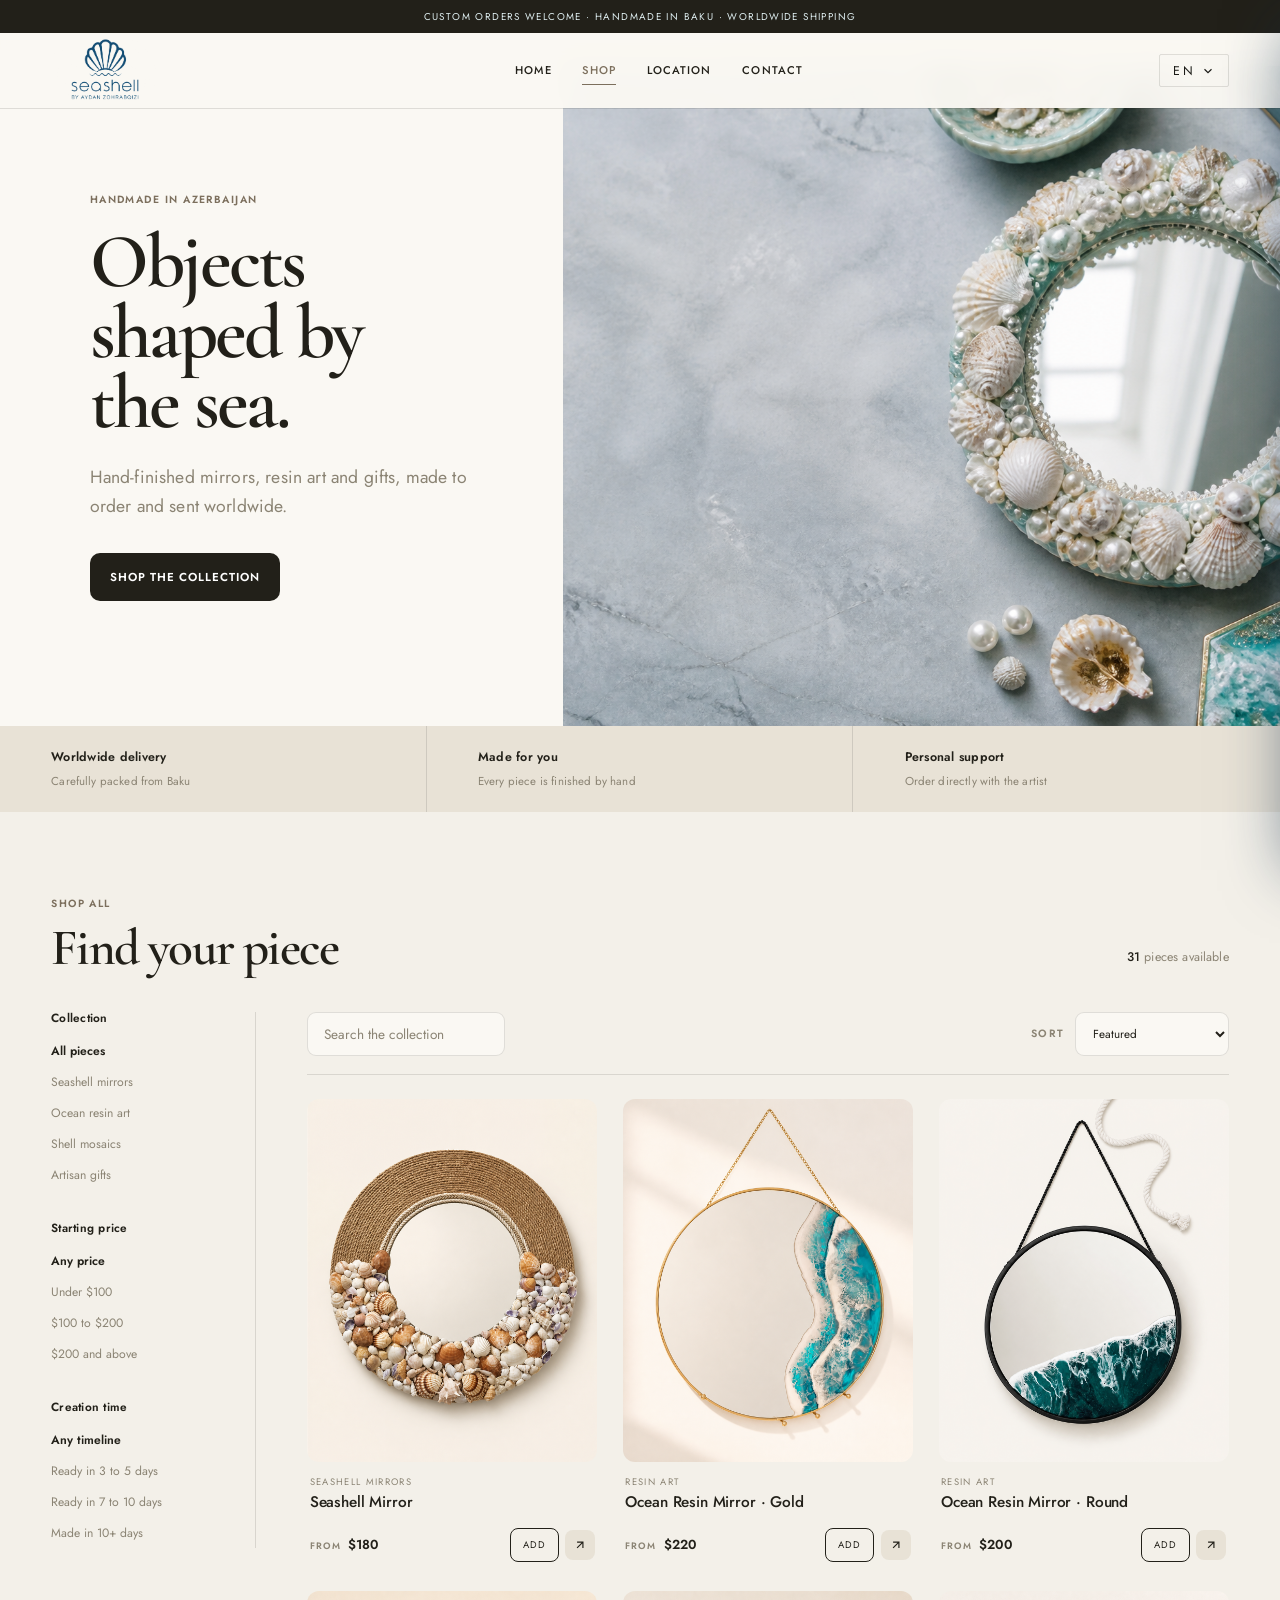
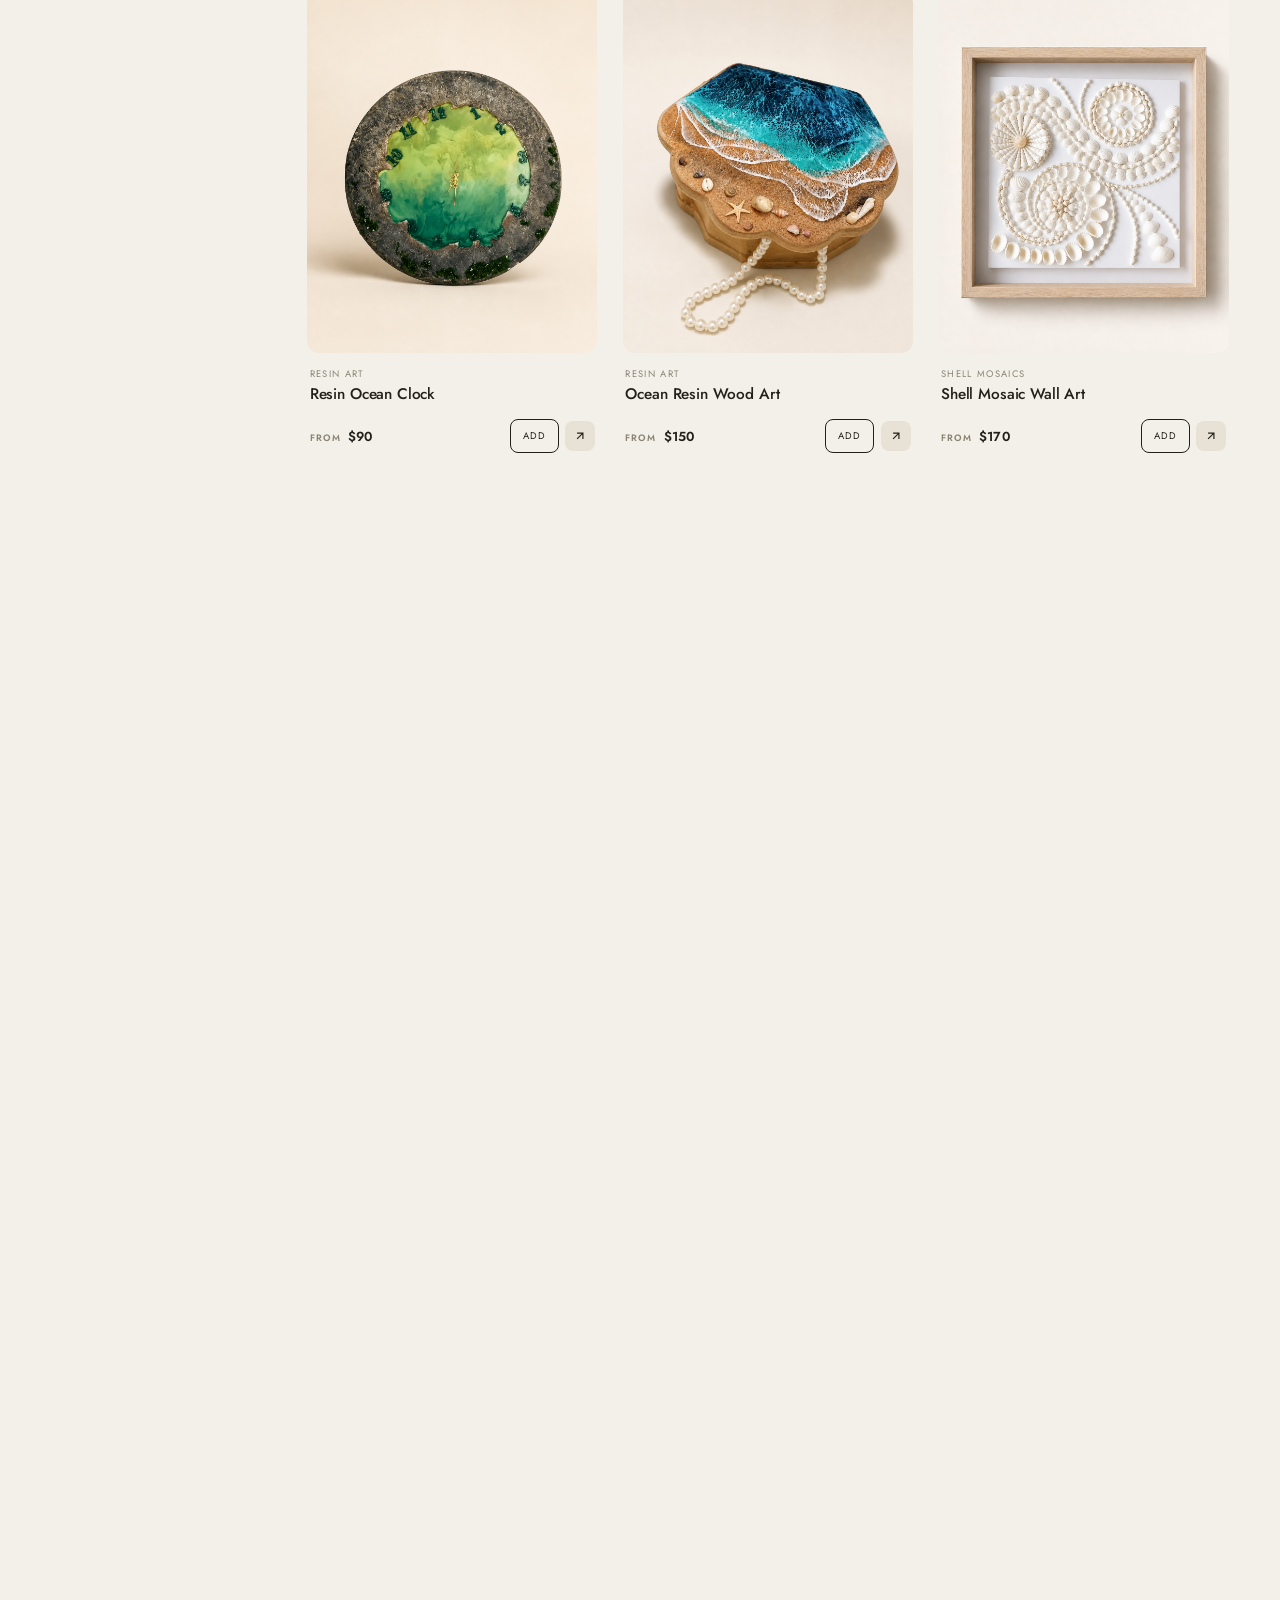
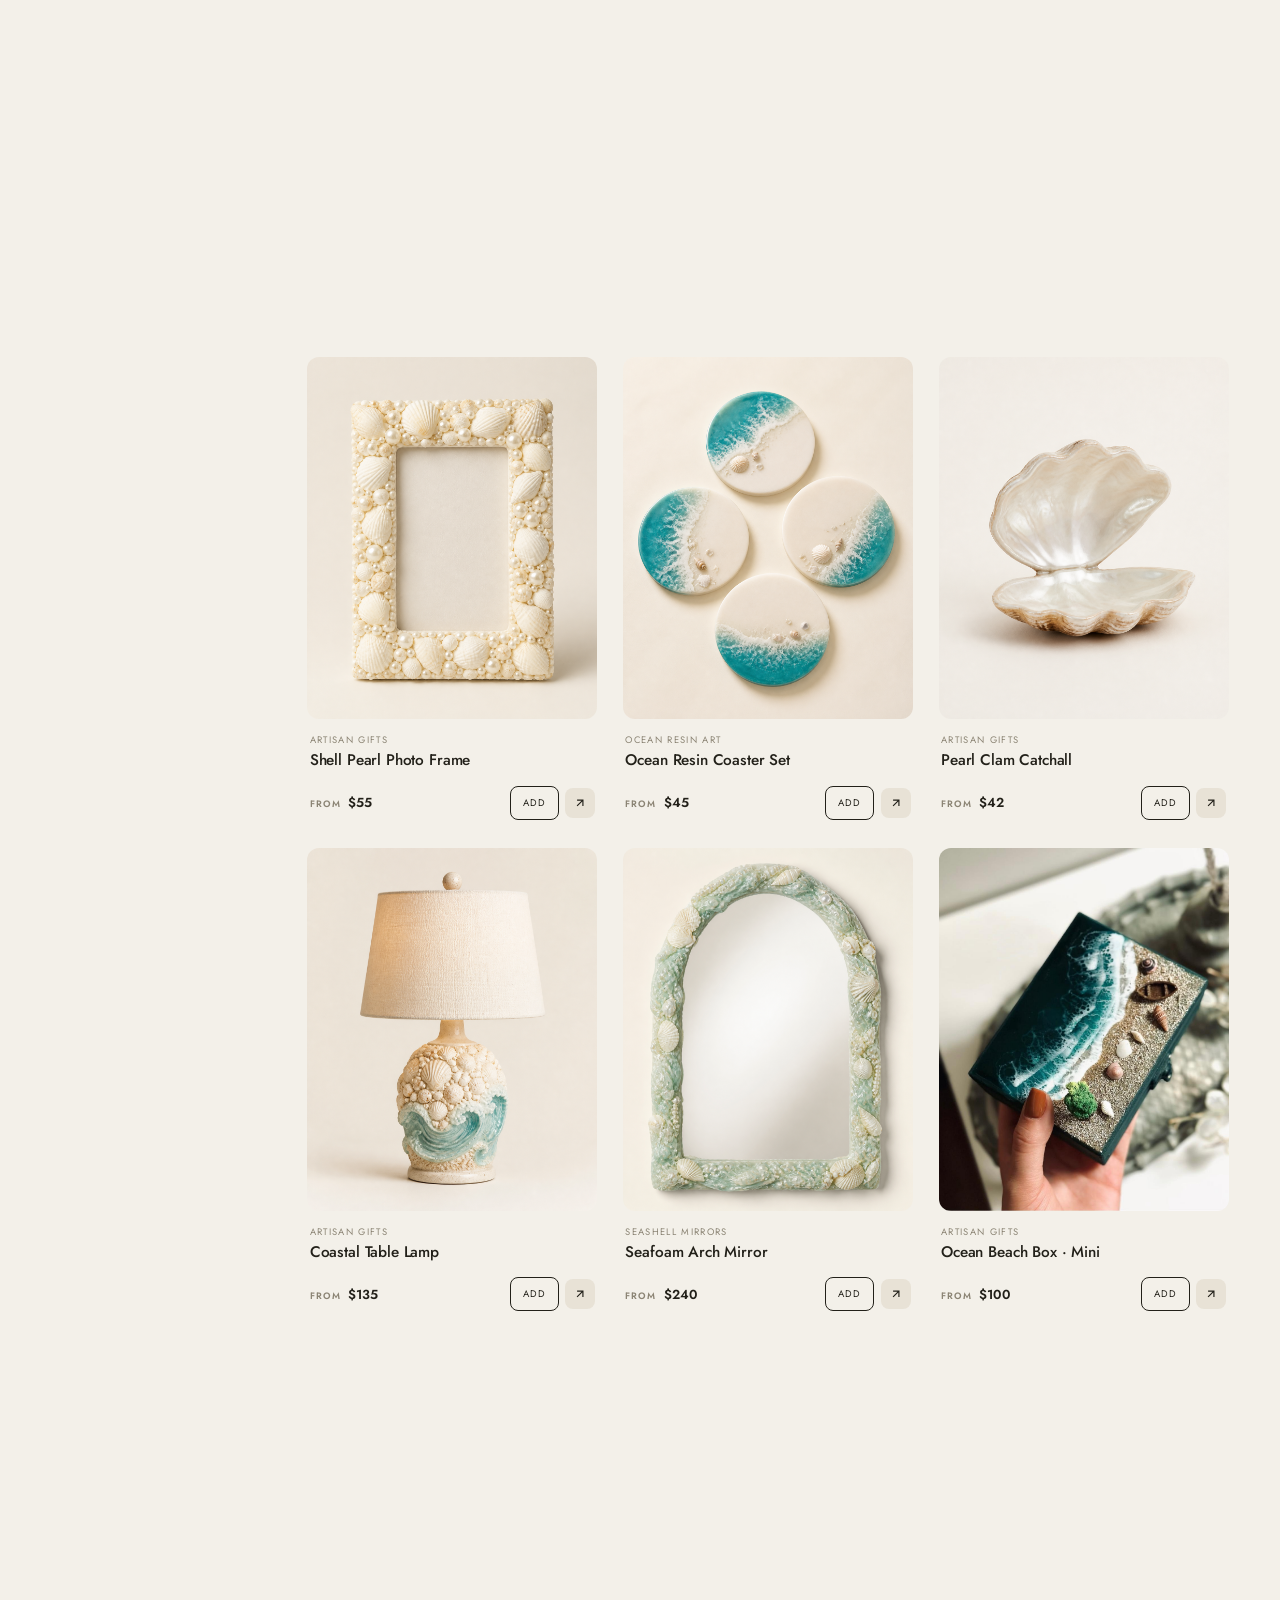
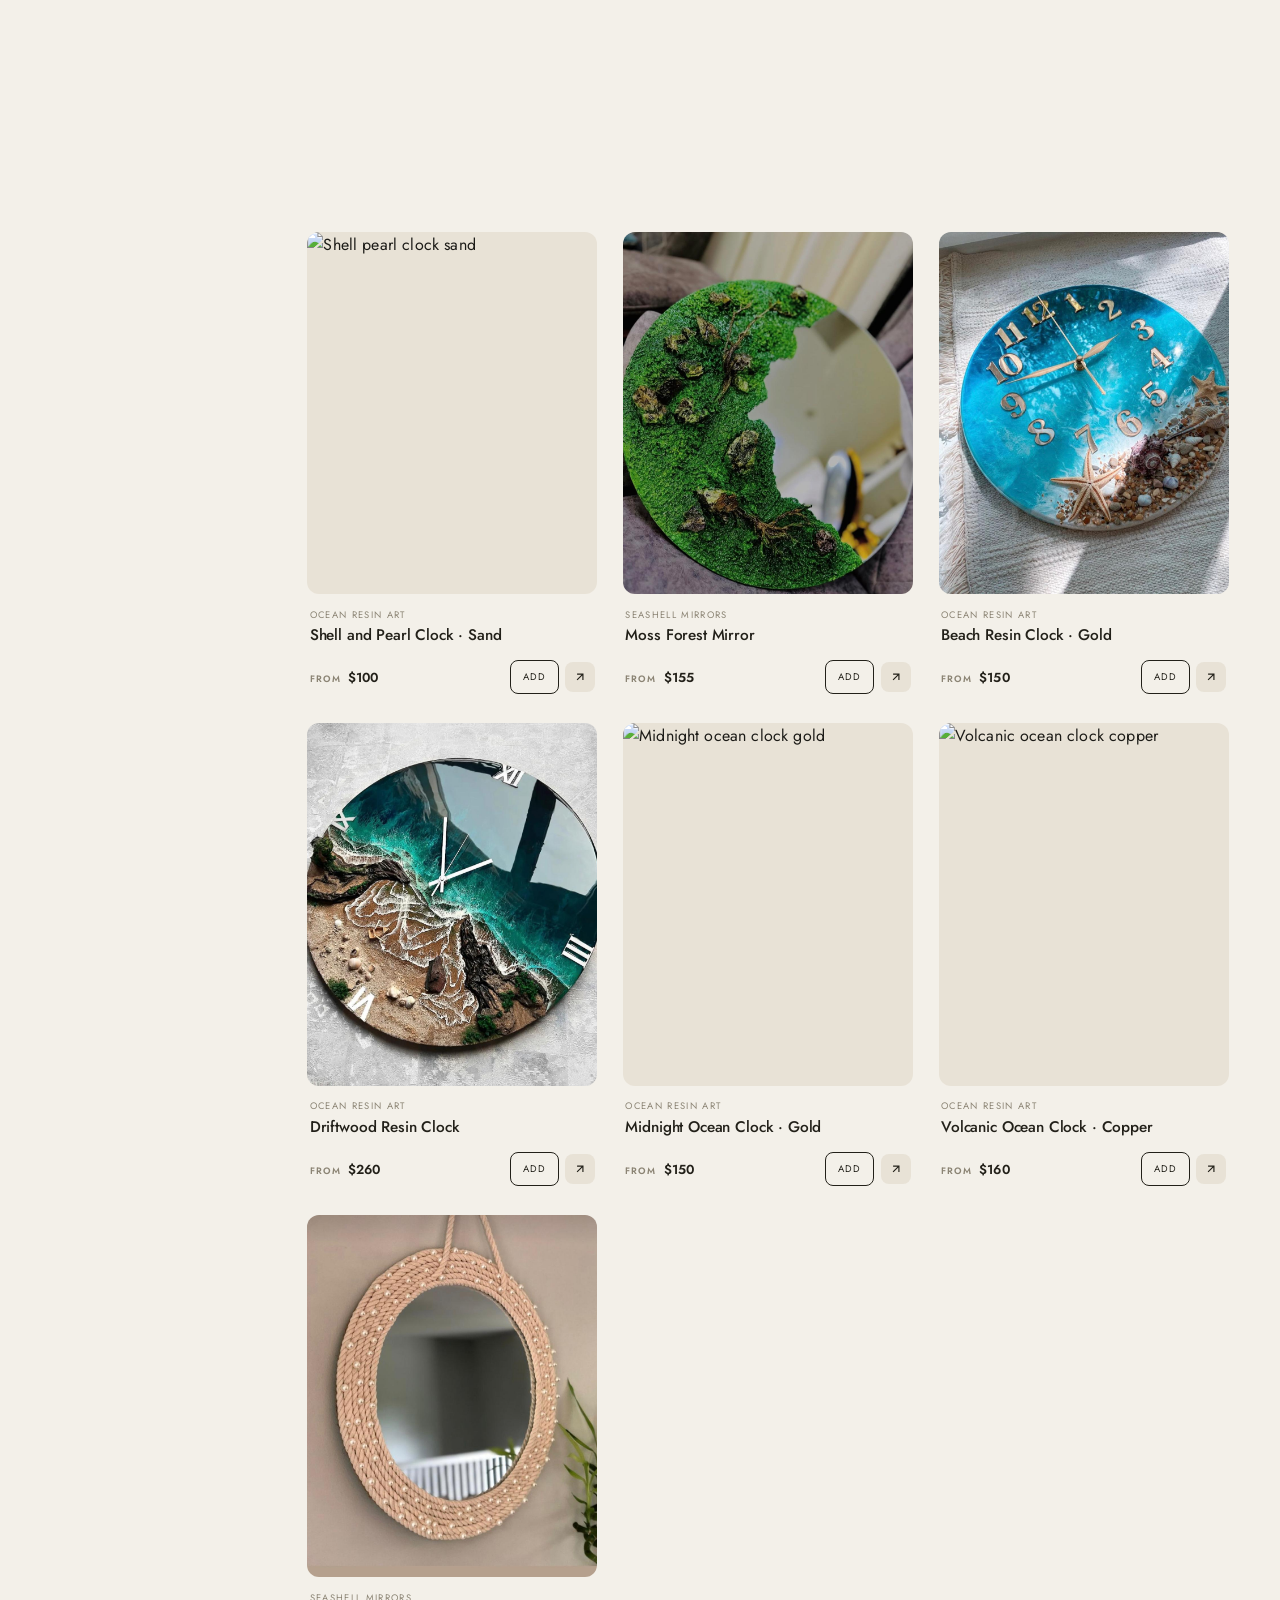
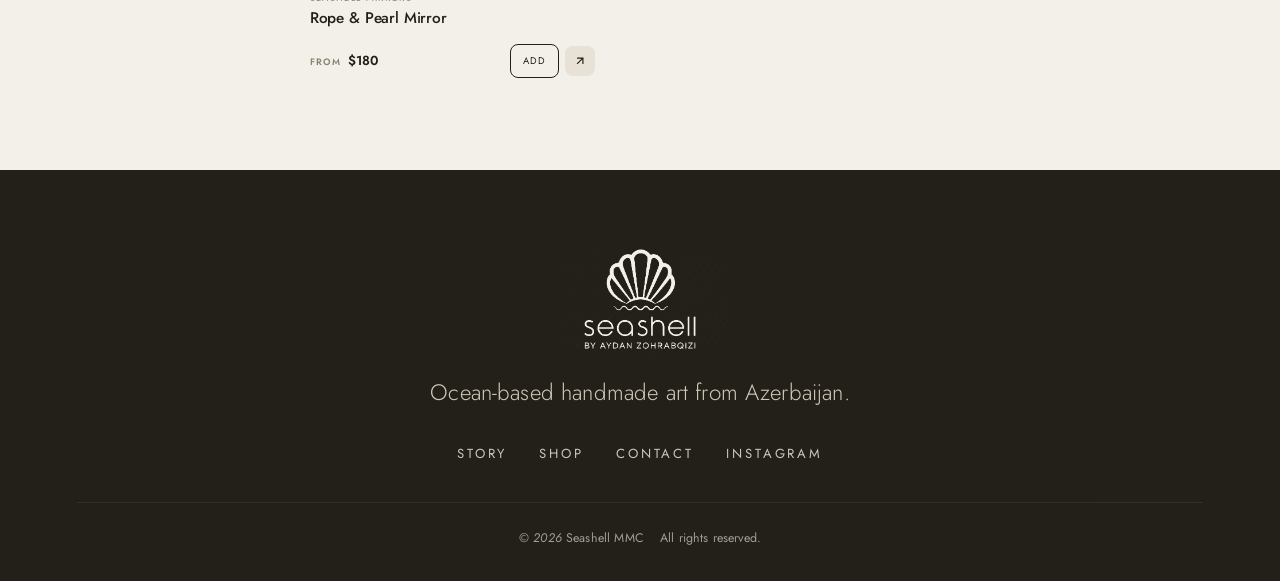
==== commit 9ad7a2d1: "Add real product photos and update prices for new items - Replace AI placeholder images with actual " ====
--- a/shop.html
+++ b/shop.html
@@ -1,4 +1,4 @@
-<!DOCTYPE html>
+﻿<!DOCTYPE html>
 <html lang="en" data-lang="en">
 <head>
   <meta charset="UTF-8" />
@@ -80,7 +80,7 @@
         <span class="shop-kicker">Shop all</span>
         <h2 id="catalogTitle">Find your piece</h2>
       </div>
-      <p class="sh-result-count"><b id="shopResultCount">20</b> pieces available</p>
+      <p class="sh-result-count"><b id="shopResultCount">31</b> pieces available</p>
     </div>
 
     <div class="shop-mobile-tools">
@@ -492,6 +492,203 @@
       </div>
     </div>
 
+    <div class="product reveal" data-id="p21" data-category="gift" data-name="Ocean Beach Box · Mini" data-price="100" data-lead-days="6" data-material="Wood, epoxy resin, natural sand, seashells, miniature figurines" data-sizes="~18×12 cm" data-lead="5-7 days" data-desc="A teal wooden keepsake box with a handcrafted ocean scene on top - turquoise resin waves, golden sand, real shells, a miniature boat and a tiny palm tree. Opens to store jewelry or small treasures." data-colors="Teal|Deep Green|Navy">
+      <div class="product__img">
+        <img loading="lazy" src="assets/prod-beach-box-mini.jpg" alt="Ocean beach resin jewelry box mini" />
+        <span class="product__cat">Gift</span>
+      </div>
+      <div class="product__info">
+        <span class="product__label">Artisan Gifts</span>
+        <h3 class="product__name">Ocean Beach Box · Mini</h3>
+        <div class="product__foot">
+          <span class="product__price"><i>from</i> $100</span>
+          <div class="product__foot-actions">
+            <button class="add-btn"><span>Add</span></button>
+            <button class="product__arrow-btn" aria-label="View details"><svg viewBox="0 0 24 24" width="14" height="14" fill="none" stroke="currentColor" stroke-width="2"><path d="M7 17L17 7M7 7h10v10"/></svg></button>
+          </div>
+        </div>
+      </div>
+    </div>
+
+    <div class="product reveal" data-id="p22" data-category="gift" data-name="Ocean Resin Box · Classic" data-price="100" data-lead-days="6" data-material="Wood, epoxy resin, natural sand, pebbles, seashells, miniature boat" data-sizes="~22×22 cm" data-lead="5-7 days" data-desc="A square wooden box with a full coastal landscape on the lid - layered ocean resin poured over natural sand, pebbles, shells and a tiny wooden rowboat." data-colors="Ocean Blue|Teal|Turquoise">
+      <div class="product__img">
+        <img loading="lazy" src="assets/prod-ocean-box-classic.jpg" alt="Ocean resin wooden box classic" />
+        <span class="product__cat">Gift</span>
+      </div>
+      <div class="product__info">
+        <span class="product__label">Artisan Gifts</span>
+        <h3 class="product__name">Ocean Resin Box · Classic</h3>
+        <div class="product__foot">
+          <span class="product__price"><i>from</i> $100</span>
+          <div class="product__foot-actions">
+            <button class="add-btn"><span>Add</span></button>
+            <button class="product__arrow-btn" aria-label="View details"><svg viewBox="0 0 24 24" width="14" height="14" fill="none" stroke="currentColor" stroke-width="2"><path d="M7 17L17 7M7 7h10v10"/></svg></button>
+          </div>
+        </div>
+      </div>
+    </div>
+
+    <div class="product reveal" data-id="p23" data-category="gift" data-name="Garden Bird Diorama" data-price="250" data-lead-days="14" data-material="Jute rope, natural sand, shells, glass birds, dried flowers, real branches" data-sizes="~40×40 cm base" data-lead="12-16 days" data-desc="An artistic diorama featuring colorful handmade glass birds perched on real branches, surrounded by dried flowers, pebbles and greenery - all set in a jute-wrapped sand base with a tilted golden frame." data-colors="Natural|White flowers|Custom">
+      <div class="product__img">
+        <img loading="lazy" src="assets/prod-bird-diorama.jpg" alt="Garden bird diorama with glass birds" />
+        <span class="product__cat">Gift</span>
+      </div>
+      <div class="product__info">
+        <span class="product__label">Artisan Gifts</span>
+        <h3 class="product__name">Garden Bird Diorama</h3>
+        <div class="product__foot">
+          <span class="product__price"><i>from</i> $250</span>
+          <div class="product__foot-actions">
+            <button class="add-btn"><span>Add</span></button>
+            <button class="product__arrow-btn" aria-label="View details"><svg viewBox="0 0 24 24" width="14" height="14" fill="none" stroke="currentColor" stroke-width="2"><path d="M7 17L17 7M7 7h10v10"/></svg></button>
+          </div>
+        </div>
+      </div>
+    </div>
+
+    <div class="product reveal" data-id="p24" data-category="mosaic" data-name="Shell Mosaic Clock" data-price="250" data-lead-days="8" data-material="Natural seashells, pebbles, resin face, quartz mechanism" data-sizes="30-40 cm diameter" data-lead="7-10 days" data-desc="A round wall clock entirely covered in hand-placed natural seashells and pebbles. The clock face has a deep blue resin finish. Made to evoke the Caspian Sea shore." data-colors="Natural|White wash|Earth tones">
+      <div class="product__img">
+        <img loading="lazy" src="assets/prod-shell-mosaic-clock.jpg" alt="Shell mosaic wall clock" />
+        <span class="product__cat">Mosaic</span>
+      </div>
+      <div class="product__info">
+        <span class="product__label">Shell Mosaics</span>
+        <h3 class="product__name">Shell Mosaic Clock</h3>
+        <div class="product__foot">
+          <span class="product__price"><i>from</i> $250</span>
+          <div class="product__foot-actions">
+            <button class="add-btn"><span>Add</span></button>
+            <button class="product__arrow-btn" aria-label="View details"><svg viewBox="0 0 24 24" width="14" height="14" fill="none" stroke="currentColor" stroke-width="2"><path d="M7 17L17 7M7 7h10v10"/></svg></button>
+          </div>
+        </div>
+      </div>
+    </div>
+
+    <div class="product reveal" data-id="p25" data-category="resin" data-name="Shell and Pearl Clock · Sand" data-price="100" data-lead-days="8" data-material="Striped shells, freshwater pearls, resin, quartz mechanism" data-sizes="~40 cm diameter" data-lead="7-10 days" data-desc="A wall clock bordered with striped natural shells and pearl beads on a sandy resin face. Elegant and coastal." data-colors="Sand White">
+      <div class="product__img">
+        <img loading="lazy" src="assets/new-products/product-new-24.jpeg" alt="Shell pearl clock sand" />
+        <span class="product__cat">New</span>
+      </div>
+      <div class="product__info">
+        <span class="product__label">Ocean Resin Art</span>
+        <h3 class="product__name">Shell and Pearl Clock · Sand</h3>
+        <div class="product__foot">
+          <span class="product__price"><i>from</i> $100</span>
+          <div class="product__foot-actions">
+            <button class="add-btn"><span>Add</span></button>
+            <button class="product__arrow-btn" aria-label="View details"><svg viewBox="0 0 24 24" width="14" height="14" fill="none" stroke="currentColor" stroke-width="2"><path d="M7 17L17 7M7 7h10v10"/></svg></button>
+          </div>
+        </div>
+      </div>
+    </div>
+
+    <div class="product reveal" data-id="p26" data-category="mirror" data-name="Moss Forest Mirror" data-price="155" data-lead-days="12" data-material="Preserved moss, natural bark, stones, glass" data-sizes="45-60 cm diameter" data-lead="10-14 days" data-desc="A round frameless mirror with lush preserved green moss and natural bark and stone arrangements covering half the surface. A living-art piece that brings the forest indoors." data-colors="Forest Green|Dark Moss|Natural">
+      <div class="product__img">
+        <img loading="lazy" src="assets/prod-moss-mirror.jpg" alt="Moss forest round mirror" />
+        <span class="product__cat">Mirror</span>
+      </div>
+      <div class="product__info">
+        <span class="product__label">Seashell Mirrors</span>
+        <h3 class="product__name">Moss Forest Mirror</h3>
+        <div class="product__foot">
+          <span class="product__price"><i>from</i> $155</span>
+          <div class="product__foot-actions">
+            <button class="add-btn"><span>Add</span></button>
+            <button class="product__arrow-btn" aria-label="View details"><svg viewBox="0 0 24 24" width="14" height="14" fill="none" stroke="currentColor" stroke-width="2"><path d="M7 17L17 7M7 7h10v10"/></svg></button>
+          </div>
+        </div>
+      </div>
+    </div>
+
+    <div class="product reveal" data-id="p27" data-category="resin" data-name="Beach Resin Clock · Gold" data-price="150" data-lead-days="8" data-material="Epoxy resin, natural sand, seashells, starfish, quartz mechanism" data-sizes="35-45 cm diameter" data-lead="7-10 days" data-desc="Round wall clock with turquoise ocean resin on the upper half and a sandy beach adorned with real shells and starfish below. Gold Arabic numerals, runs on AA battery." data-colors="Gold &amp; Turquoise|Silver &amp; Blue|Rose Gold">
+      <div class="product__img">
+        <img loading="lazy" src="assets/prod-resin-clock-gold.jpg" alt="Beach resin wall clock gold numerals" />
+        <span class="product__cat">Resin</span>
+      </div>
+      <div class="product__info">
+        <span class="product__label">Ocean Resin Art</span>
+        <h3 class="product__name">Beach Resin Clock · Gold</h3>
+        <div class="product__foot">
+          <span class="product__price"><i>from</i> $150</span>
+          <div class="product__foot-actions">
+            <button class="add-btn"><span>Add</span></button>
+            <button class="product__arrow-btn" aria-label="View details"><svg viewBox="0 0 24 24" width="14" height="14" fill="none" stroke="currentColor" stroke-width="2"><path d="M7 17L17 7M7 7h10v10"/></svg></button>
+          </div>
+        </div>
+      </div>
+    </div>
+
+    <div class="product reveal" data-id="p28" data-category="resin" data-name="Driftwood Resin Clock" data-price="260" data-lead-days="14" data-material="Epoxy resin, natural driftwood, moss, seashells, quartz mechanism" data-sizes="40-55 cm diameter" data-lead="12-16 days" data-desc="A premium round wall clock with real driftwood and moss embedded into deep turquoise resin waves. The natural wood grain creates a striking contrast with the glossy ocean surface." data-colors="Turquoise|Deep Sea|Emerald">
+      <div class="product__img">
+        <img loading="lazy" src="assets/prod-driftwood-clock.jpg" alt="Driftwood resin wall clock" />
+        <span class="product__cat">Resin</span>
+      </div>
+      <div class="product__info">
+        <span class="product__label">Ocean Resin Art</span>
+        <h3 class="product__name">Driftwood Resin Clock</h3>
+        <div class="product__foot">
+          <span class="product__price"><i>from</i> $260</span>
+          <div class="product__foot-actions">
+            <button class="add-btn"><span>Add</span></button>
+            <button class="product__arrow-btn" aria-label="View details"><svg viewBox="0 0 24 24" width="14" height="14" fill="none" stroke="currentColor" stroke-width="2"><path d="M7 17L17 7M7 7h10v10"/></svg></button>
+          </div>
+        </div>
+      </div>
+    </div>
+
+    <div class="product reveal" data-id="p29" data-category="resin" data-name="Midnight Ocean Clock · Gold" data-price="150" data-lead-days="12" data-material="Epoxy resin, black stone texture, gold Roman numerals, quartz mechanism" data-sizes="~45 cm diameter" data-lead="10-14 days" data-desc="A dramatic midnight-blue ocean clock with gold Roman numerals and swirling white foam - bold and luxurious." data-colors="Midnight Blue Gold">
+      <div class="product__img">
+        <img loading="lazy" src="assets/new-products/product-new-32.jpeg" alt="Midnight ocean clock gold" />
+        <span class="product__cat">New</span>
+      </div>
+      <div class="product__info">
+        <span class="product__label">Ocean Resin Art</span>
+        <h3 class="product__name">Midnight Ocean Clock · Gold</h3>
+        <div class="product__foot">
+          <span class="product__price"><i>from</i> $150</span>
+          <div class="product__foot-actions">
+            <button class="add-btn"><span>Add</span></button>
+            <button class="product__arrow-btn" aria-label="View details"><svg viewBox="0 0 24 24" width="14" height="14" fill="none" stroke="currentColor" stroke-width="2"><path d="M7 17L17 7M7 7h10v10"/></svg></button>
+          </div>
+        </div>
+      </div>
+    </div>
+
+    <div class="product reveal" data-id="p30" data-category="resin" data-name="Volcanic Ocean Clock · Copper" data-price="160" data-lead-days="14" data-material="Epoxy resin, volcanic black sand, copper Roman numerals, quartz mechanism" data-sizes="~50 cm diameter" data-lead="10-14 days" data-desc="A dark volcanic ocean clock with rolling white waves, textured black shore and copper Roman numerals - raw and powerful." data-colors="Volcanic Black Copper">
+      <div class="product__img">
+        <img loading="lazy" src="assets/new-products/product-new-33.jpeg" alt="Volcanic ocean clock copper" />
+        <span class="product__cat">New</span>
+      </div>
+      <div class="product__info">
+        <span class="product__label">Ocean Resin Art</span>
+        <h3 class="product__name">Volcanic Ocean Clock · Copper</h3>
+        <div class="product__foot">
+          <span class="product__price"><i>from</i> $160</span>
+          <div class="product__foot-actions">
+            <button class="add-btn"><span>Add</span></button>
+            <button class="product__arrow-btn" aria-label="View details"><svg viewBox="0 0 24 24" width="14" height="14" fill="none" stroke="currentColor" stroke-width="2"><path d="M7 17L17 7M7 7h10v10"/></svg></button>
+          </div>
+        </div>
+      </div>
+    </div>
+
+    <div class="product reveal" data-id="p31" data-category="mirror" data-name="Rope &amp; Pearl Mirror" data-price="180" data-lead-days="8" data-material="Jute rope, pearl beads, glass" data-sizes="40-55 cm diameter" data-lead="7-10 days" data-desc="A round hanging mirror with a thick braided jute rope frame studded with lustrous pearl beads. Coastal, elegant and timeless - hangs from a matching rope loop." data-colors="Natural jute|Bleached|Dark rope">
+      <div class="product__img">
+        <img loading="lazy" src="assets/prod-rope-pearl-mirror.jpg" alt="Rope and pearl round hanging mirror" />
+        <span class="product__cat">Mirror</span>
+      </div>
+      <div class="product__info">
+        <span class="product__label">Seashell Mirrors</span>
+        <h3 class="product__name">Rope &amp; Pearl Mirror</h3>
+        <div class="product__foot">
+          <span class="product__price"><i>from</i> $180</span>
+          <div class="product__foot-actions">
+            <button class="add-btn"><span>Add</span></button>
+            <button class="product__arrow-btn" aria-label="View details"><svg viewBox="0 0 24 24" width="14" height="14" fill="none" stroke="currentColor" stroke-width="2"><path d="M7 17L17 7M7 7h10v10"/></svg></button>
+          </div>
+        </div>
+      </div>
+    </div>
     <div class="sh-empty" id="shopEmpty" style="display:none">
       <p>No pieces match this filter.</p>
       <button id="clearFilters">Clear filters</button>
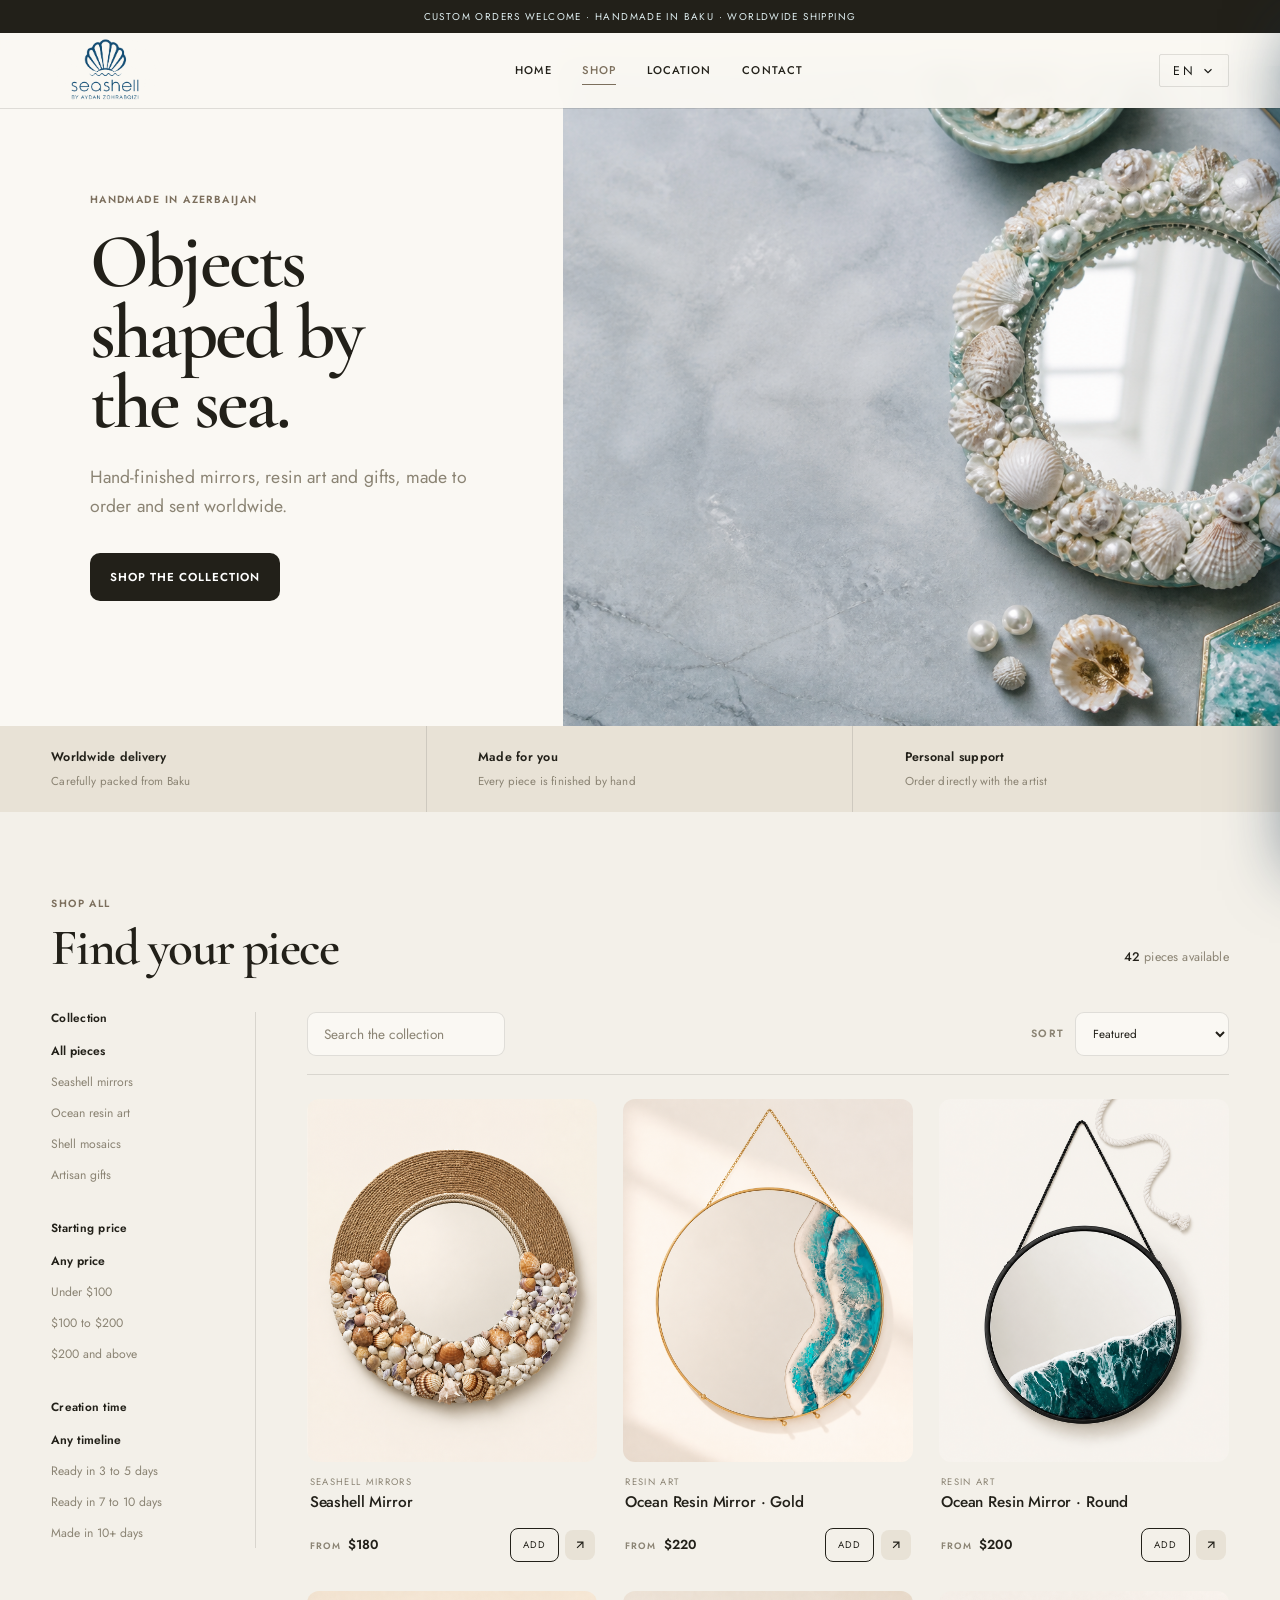
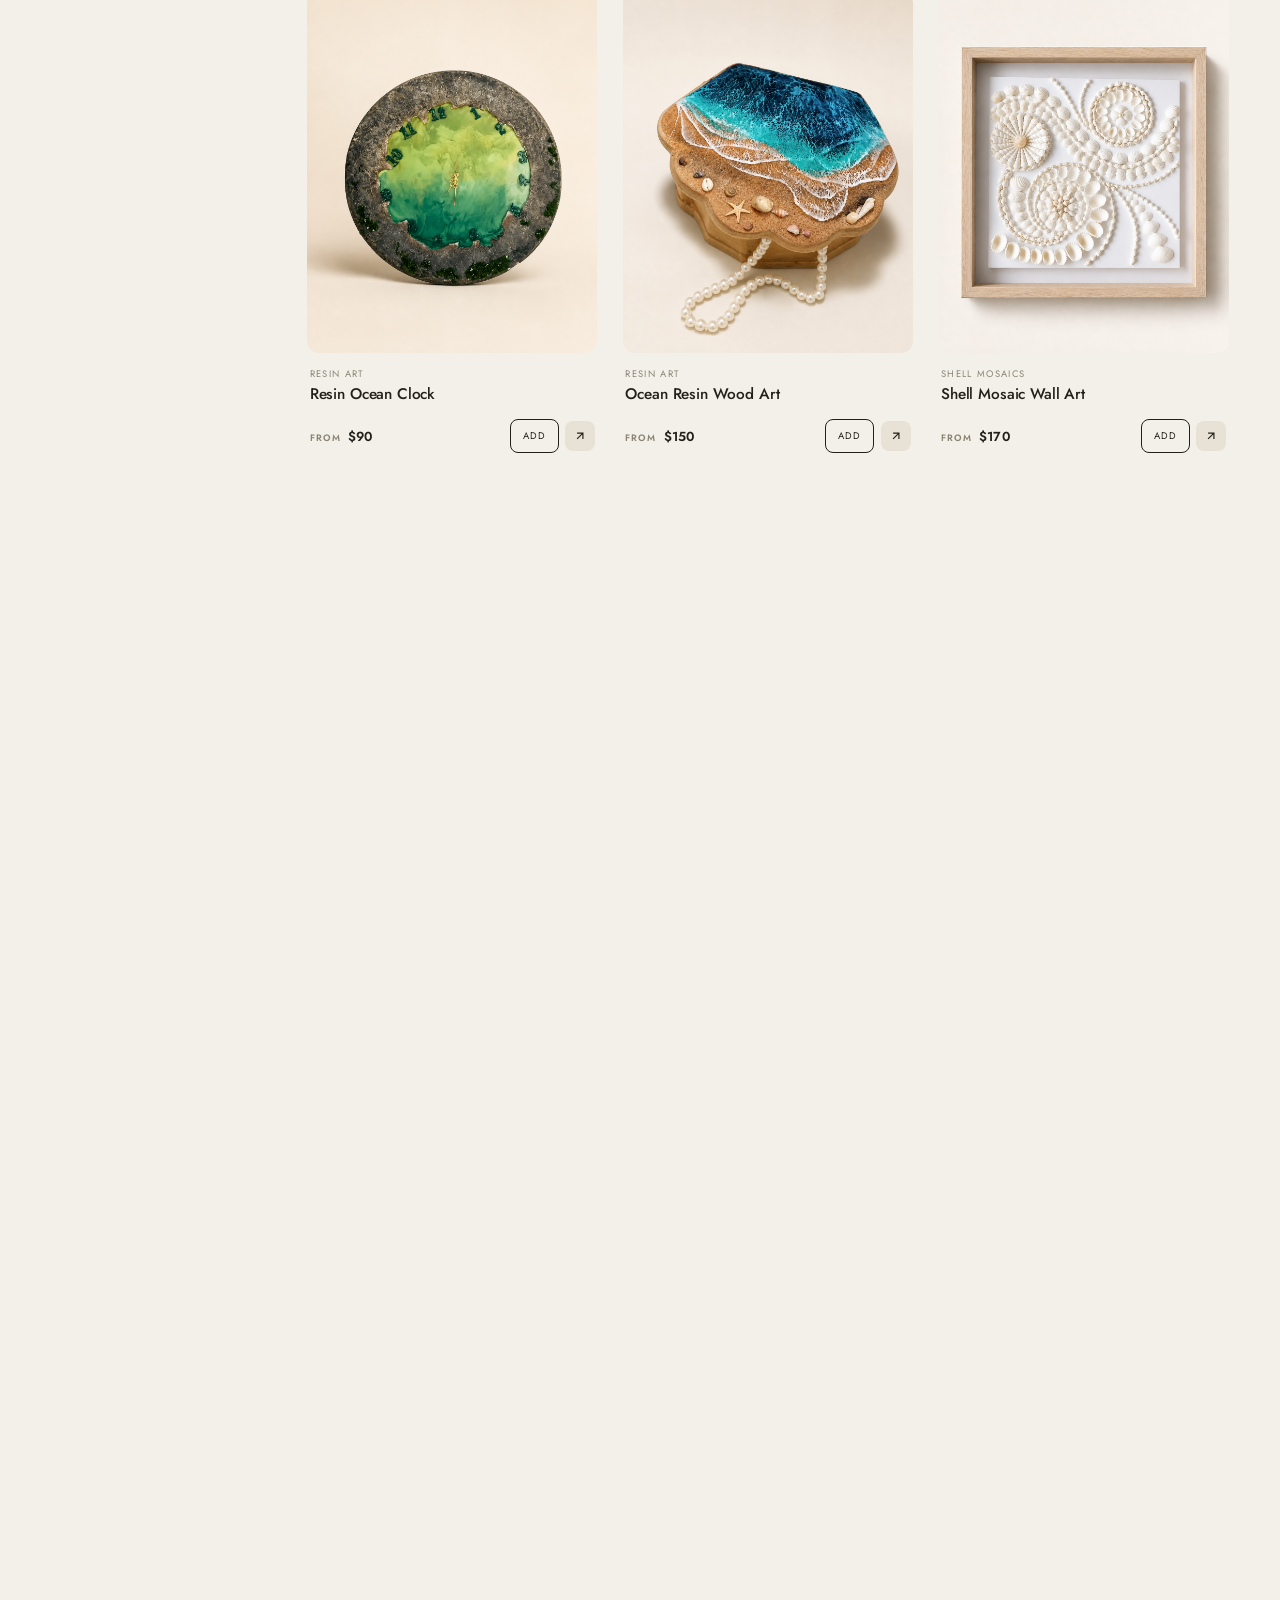
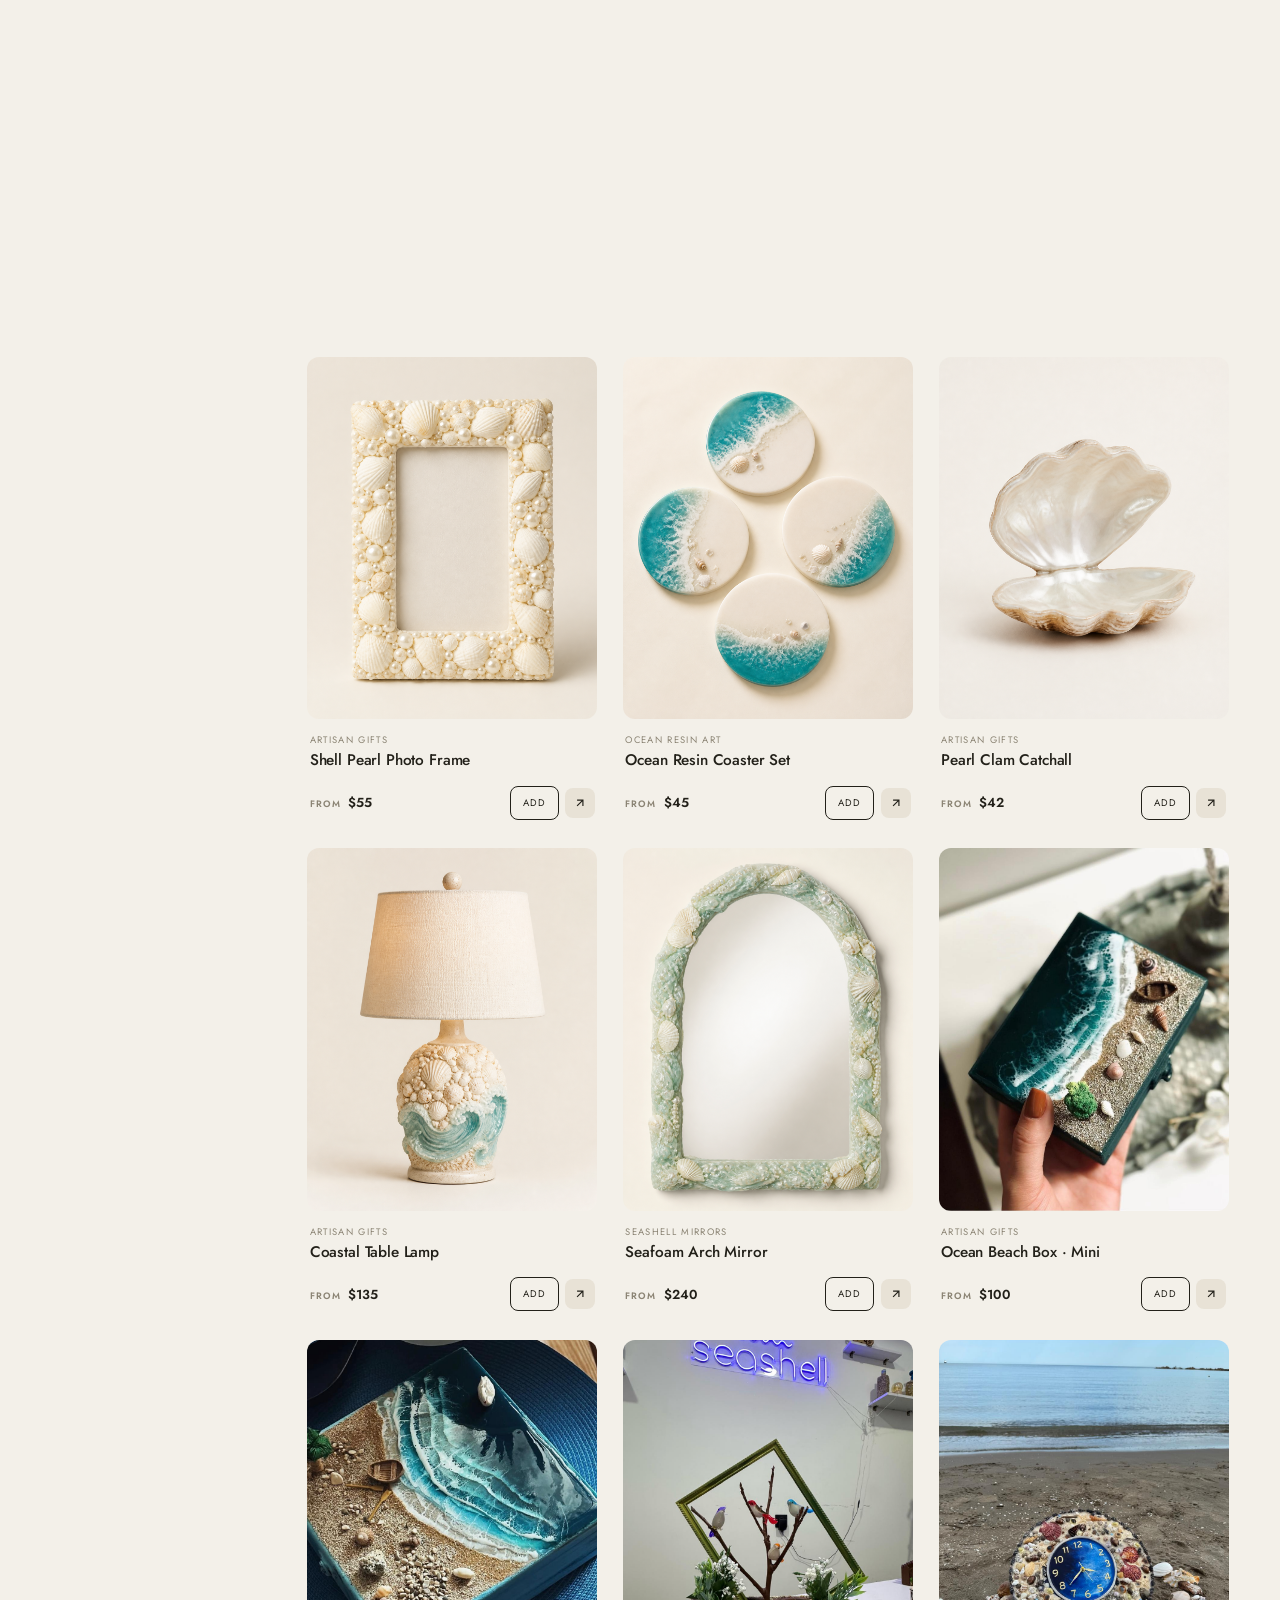
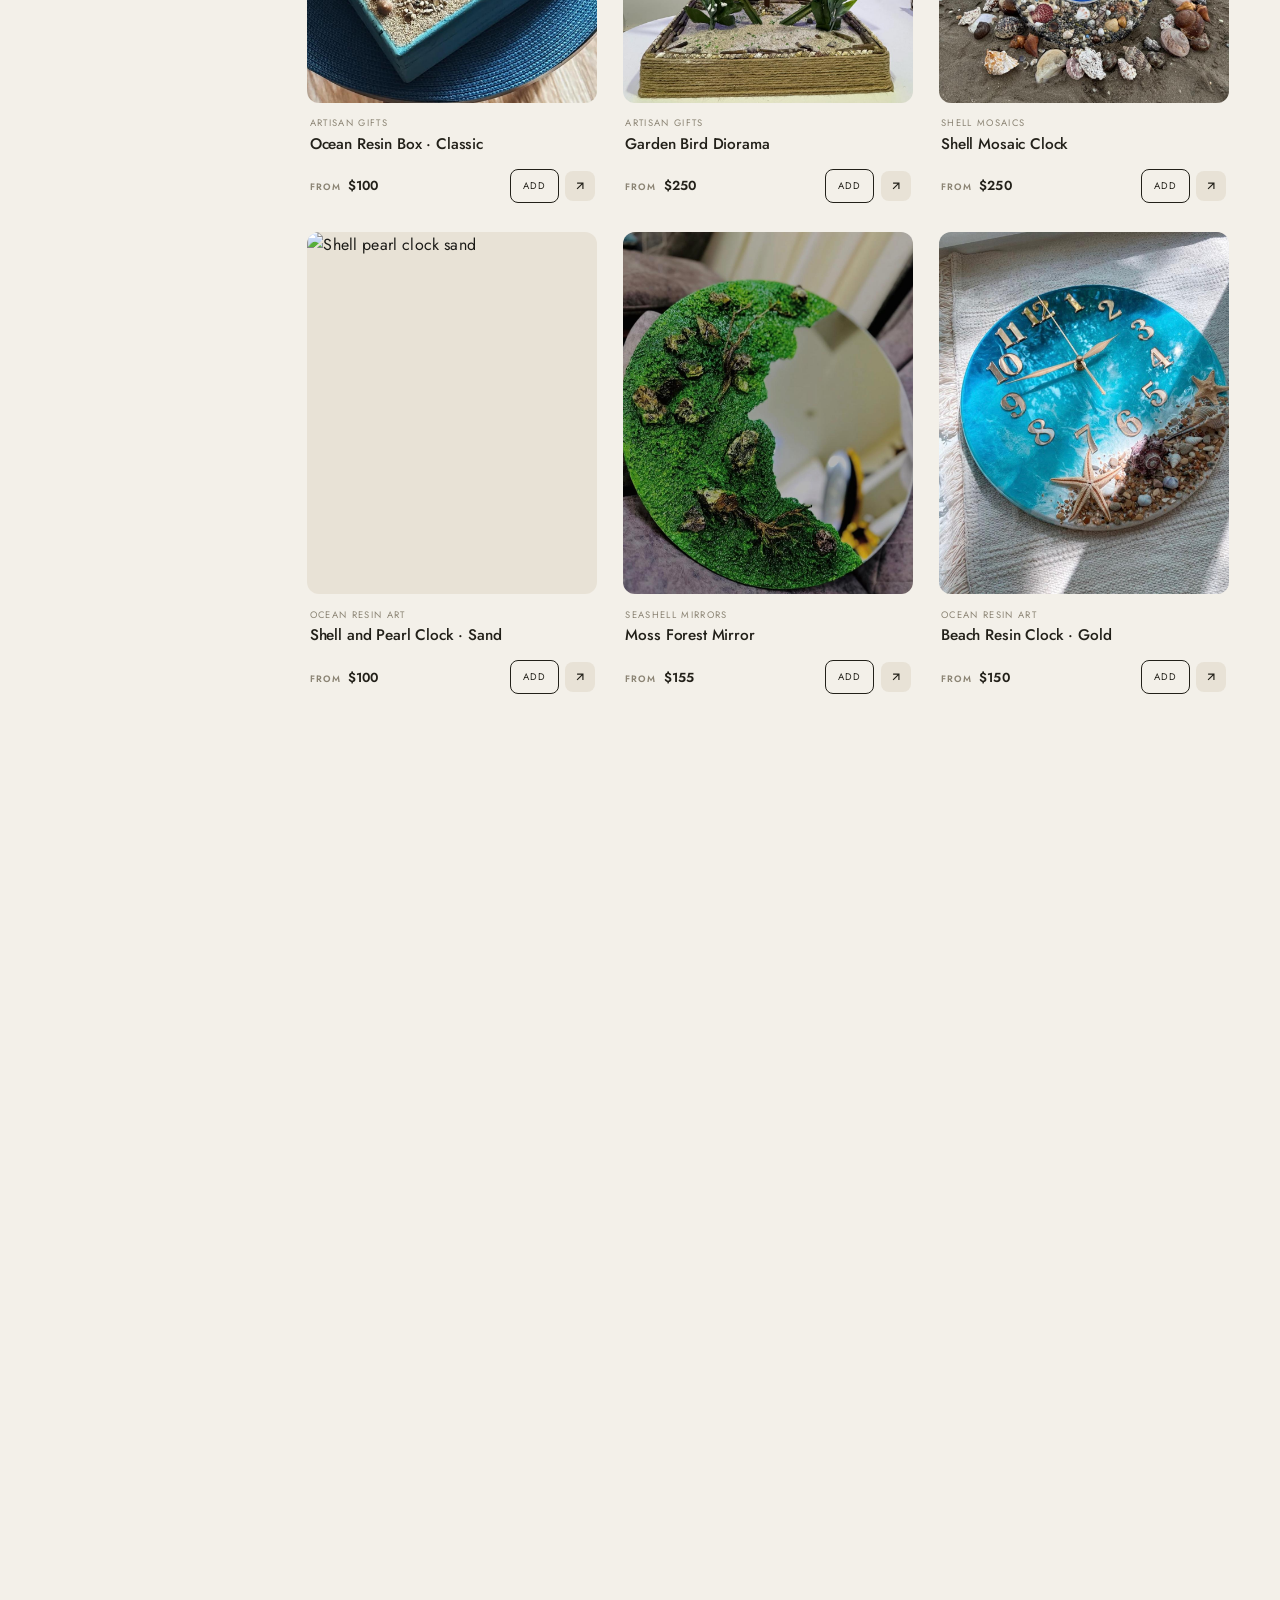
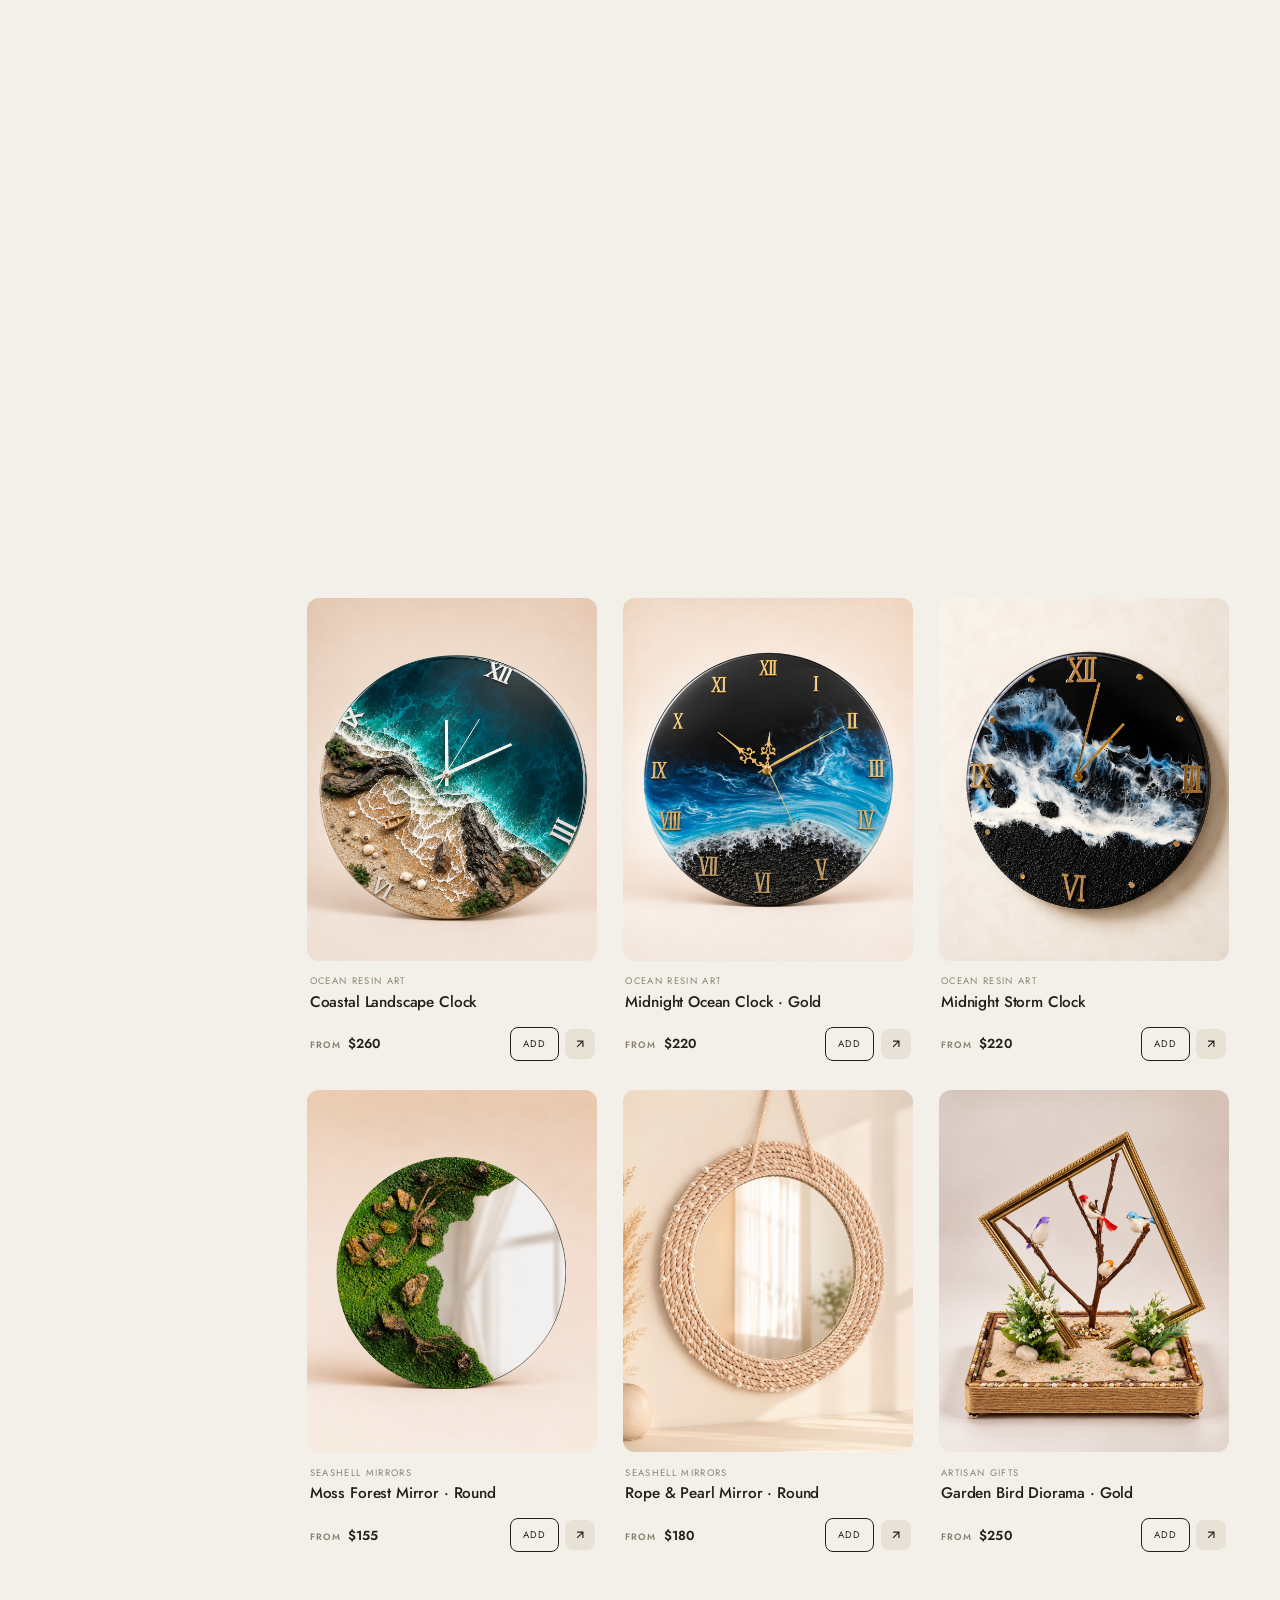
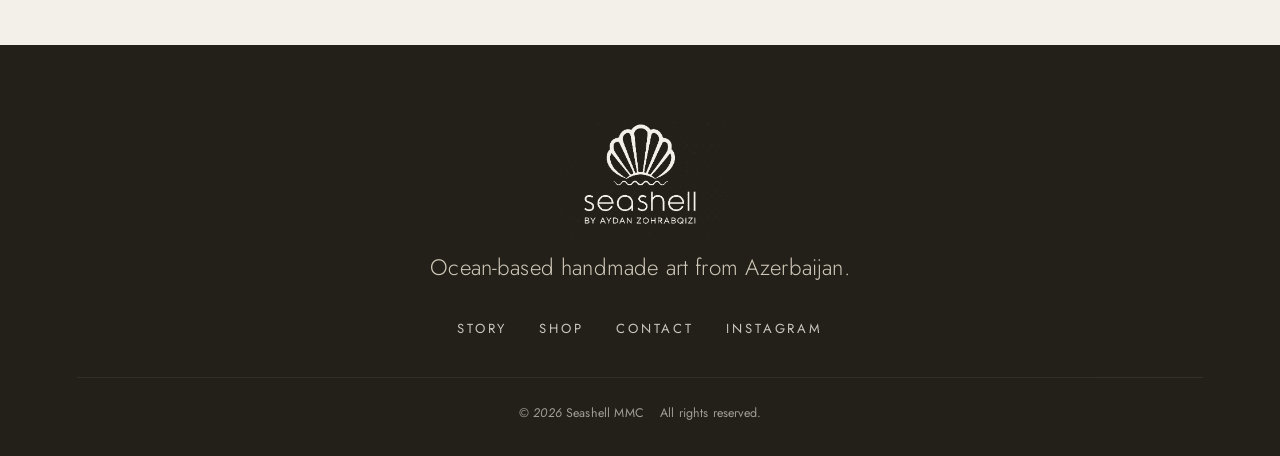
==== commit 7050d981: "Add 11 new products with professional photos from Seashell yeni versiyada - Beach Box Classic, Resin" ====
--- a/shop.html
+++ b/shop.html
@@ -80,7 +80,7 @@
         <span class="shop-kicker">Shop all</span>
         <h2 id="catalogTitle">Find your piece</h2>
       </div>
-      <p class="sh-result-count"><b id="shopResultCount">31</b> pieces available</p>
+      <p class="sh-result-count"><b id="shopResultCount">42</b> pieces available</p>
     </div>
 
     <div class="shop-mobile-tools">
@@ -689,6 +689,206 @@
         </div>
       </div>
     </div>
+    <!-- ═══ NEW PRODUCTS FROM SEASHELL YENİ VERSİYADA ═══ -->
+
+    <div class="product reveal" data-id="p32" data-category="gift" data-name="Ocean Beach Box · Classic" data-price="100" data-lead-days="6" data-material="Wood, epoxy resin, natural sand, seashells, miniature tree &amp; boat" data-sizes="~20×14 cm" data-lead="5-7 days" data-desc="A handcrafted teal wooden box with a detailed ocean beach scene on the lid — turquoise resin waves, real sand, shells, miniature tree and rowboat. Opens for jewelry storage." data-colors="Teal|Deep Green|Navy">
+      <div class="product__img">
+        <img loading="lazy" src="assets/prod-box-main.png" alt="Ocean beach resin box classic" />
+        <span class="product__cat">Gift</span>
+      </div>
+      <div class="product__info">
+        <span class="product__label">Artisan Gifts</span>
+        <h3 class="product__name">Ocean Beach Box · Classic</h3>
+        <div class="product__foot">
+          <span class="product__price"><i>from</i> $100</span>
+          <div class="product__foot-actions">
+            <button class="add-btn"><span>Add</span></button>
+            <button class="product__arrow-btn" aria-label="View details"><svg viewBox="0 0 24 24" width="14" height="14" fill="none" stroke="currentColor" stroke-width="2"><path d="M7 17L17 7M7 7h10v10"/></svg></button>
+          </div>
+        </div>
+      </div>
+    </div>
+
+    <div class="product reveal" data-id="p33" data-category="resin" data-name="Resin Beach Clock · Starfish" data-price="150" data-lead-days="8" data-material="Epoxy resin, natural sand, starfish, seashells, quartz mechanism" data-sizes="35-45 cm diameter" data-lead="7-10 days" data-desc="Round resin wall clock with turquoise ocean waves and a sandy beach decorated with real starfish and shells. Gold Arabic numerals, AA battery included." data-colors="Turquoise &amp; Gold|Blue &amp; Silver">
+      <div class="product__img">
+        <img loading="lazy" src="assets/prod-clock-beach.png" alt="Resin beach clock starfish gold numerals" />
+        <span class="product__cat">Resin</span>
+      </div>
+      <div class="product__info">
+        <span class="product__label">Ocean Resin Art</span>
+        <h3 class="product__name">Resin Beach Clock · Starfish</h3>
+        <div class="product__foot">
+          <span class="product__price"><i>from</i> $150</span>
+          <div class="product__foot-actions">
+            <button class="add-btn"><span>Add</span></button>
+            <button class="product__arrow-btn" aria-label="View details"><svg viewBox="0 0 24 24" width="14" height="14" fill="none" stroke="currentColor" stroke-width="2"><path d="M7 17L17 7M7 7h10v10"/></svg></button>
+          </div>
+        </div>
+      </div>
+    </div>
+
+    <div class="product reveal" data-id="p34" data-category="mosaic" data-name="Shell Mosaic Clock · Blue" data-price="250" data-lead-days="8" data-material="Natural seashells, pebbles, blue resin face, quartz mechanism" data-sizes="30-42 cm diameter" data-lead="7-10 days" data-desc="A round wall clock fully encrusted in hand-placed natural seashells and pebbles of all shapes and colours. Deep blue resin clock face with gold numerals." data-colors="Natural|Earth tones">
+      <div class="product__img">
+        <img loading="lazy" src="assets/prod-clock-mosaic.png" alt="Shell mosaic clock blue face" />
+        <span class="product__cat">Mosaic</span>
+      </div>
+      <div class="product__info">
+        <span class="product__label">Shell Mosaics</span>
+        <h3 class="product__name">Shell Mosaic Clock · Blue</h3>
+        <div class="product__foot">
+          <span class="product__price"><i>from</i> $250</span>
+          <div class="product__foot-actions">
+            <button class="add-btn"><span>Add</span></button>
+            <button class="product__arrow-btn" aria-label="View details"><svg viewBox="0 0 24 24" width="14" height="14" fill="none" stroke="currentColor" stroke-width="2"><path d="M7 17L17 7M7 7h10v10"/></svg></button>
+          </div>
+        </div>
+      </div>
+    </div>
+
+    <div class="product reveal" data-id="p35" data-category="mosaic" data-name="Sand &amp; Shell Clock" data-price="155" data-lead-days="8" data-material="Striped shells, freshwater pearls, sand resin face, quartz mechanism" data-sizes="~38 cm diameter" data-lead="7-10 days" data-desc="A delicate round wall clock with a sandy resin face and a frame covered in striped shells and pearl beads. Coastal elegance for any room." data-colors="Sand &amp; Pearl|Natural White">
+      <div class="product__img">
+        <img loading="lazy" src="assets/prod-clock-sand.png" alt="Sand and shell wall clock" />
+        <span class="product__cat">Mosaic</span>
+      </div>
+      <div class="product__info">
+        <span class="product__label">Shell Mosaics</span>
+        <h3 class="product__name">Sand &amp; Shell Clock</h3>
+        <div class="product__foot">
+          <span class="product__price"><i>from</i> $155</span>
+          <div class="product__foot-actions">
+            <button class="add-btn"><span>Add</span></button>
+            <button class="product__arrow-btn" aria-label="View details"><svg viewBox="0 0 24 24" width="14" height="14" fill="none" stroke="currentColor" stroke-width="2"><path d="M7 17L17 7M7 7h10v10"/></svg></button>
+          </div>
+        </div>
+      </div>
+    </div>
+
+    <div class="product reveal" data-id="p36" data-category="resin" data-name="Beach Resin Clock · Roman Gold" data-price="150" data-lead-days="8" data-material="Epoxy resin, natural sand, moss, seashells, gold Roman numerals, quartz mechanism" data-sizes="35-45 cm diameter" data-lead="7-10 days" data-desc="A round resin clock with a turquoise ocean and a sandy beach adorned with moss, shells and gold Roman numerals. Clean and premium." data-colors="Turquoise &amp; Gold|Teal &amp; Silver">
+      <div class="product__img">
+        <img loading="lazy" src="assets/prod-clock-roman.png" alt="Beach resin clock gold roman numerals" />
+        <span class="product__cat">Resin</span>
+      </div>
+      <div class="product__info">
+        <span class="product__label">Ocean Resin Art</span>
+        <h3 class="product__name">Beach Resin Clock · Roman Gold</h3>
+        <div class="product__foot">
+          <span class="product__price"><i>from</i> $150</span>
+          <div class="product__foot-actions">
+            <button class="add-btn"><span>Add</span></button>
+            <button class="product__arrow-btn" aria-label="View details"><svg viewBox="0 0 24 24" width="14" height="14" fill="none" stroke="currentColor" stroke-width="2"><path d="M7 17L17 7M7 7h10v10"/></svg></button>
+          </div>
+        </div>
+      </div>
+    </div>
+
+    <div class="product reveal" data-id="p37" data-category="resin" data-name="Coastal Landscape Clock" data-price="260" data-lead-days="14" data-material="Epoxy resin, natural driftwood, rocks, moss, miniature boat, white Roman numerals, quartz mechanism" data-sizes="40-55 cm diameter" data-lead="12-16 days" data-desc="A breathtaking round clock with real rocks and driftwood embedded in a dramatic turquoise ocean. A miniature boat rests on the sand. White Roman numerals on dark ocean glass." data-colors="Turquoise|Deep Sea|Emerald">
+      <div class="product__img">
+        <img loading="lazy" src="assets/prod-clock-driftwood2.png" alt="Coastal landscape resin clock" />
+        <span class="product__cat">Resin</span>
+      </div>
+      <div class="product__info">
+        <span class="product__label">Ocean Resin Art</span>
+        <h3 class="product__name">Coastal Landscape Clock</h3>
+        <div class="product__foot">
+          <span class="product__price"><i>from</i> $260</span>
+          <div class="product__foot-actions">
+            <button class="add-btn"><span>Add</span></button>
+            <button class="product__arrow-btn" aria-label="View details"><svg viewBox="0 0 24 24" width="14" height="14" fill="none" stroke="currentColor" stroke-width="2"><path d="M7 17L17 7M7 7h10v10"/></svg></button>
+          </div>
+        </div>
+      </div>
+    </div>
+
+    <div class="product reveal" data-id="p38" data-category="resin" data-name="Midnight Ocean Clock · Gold" data-price="220" data-lead-days="12" data-material="Epoxy resin, black volcanic sand, blue pigment, gold Roman numerals, quartz mechanism" data-sizes="40-50 cm diameter" data-lead="10-14 days" data-desc="A dramatic midnight clock with swirling blue ocean waves rising from a volcanic black shore. Gold Roman numerals and ornate gold hands." data-colors="Midnight Blue &amp; Gold|Black &amp; Copper">
+      <div class="product__img">
+        <img loading="lazy" src="assets/prod-clock-midnight.png" alt="Midnight ocean clock gold roman numerals" />
+        <span class="product__cat">Resin</span>
+      </div>
+      <div class="product__info">
+        <span class="product__label">Ocean Resin Art</span>
+        <h3 class="product__name">Midnight Ocean Clock · Gold</h3>
+        <div class="product__foot">
+          <span class="product__price"><i>from</i> $220</span>
+          <div class="product__foot-actions">
+            <button class="add-btn"><span>Add</span></button>
+            <button class="product__arrow-btn" aria-label="View details"><svg viewBox="0 0 24 24" width="14" height="14" fill="none" stroke="currentColor" stroke-width="2"><path d="M7 17L17 7M7 7h10v10"/></svg></button>
+          </div>
+        </div>
+      </div>
+    </div>
+
+    <div class="product reveal" data-id="p39" data-category="resin" data-name="Midnight Storm Clock" data-price="220" data-lead-days="12" data-material="Epoxy resin, black volcanic sand, storm-blue pigment, gold Roman numerals, quartz mechanism" data-sizes="40-50 cm diameter" data-lead="10-14 days" data-desc="A bold wall clock with crashing white waves on a dark volcanic shore. Gold Roman numerals and gold accent dots on a glossy black background." data-colors="Black &amp; Gold|Dark Navy">
+      <div class="product__img">
+        <img loading="lazy" src="assets/prod-clock-midnight2.png" alt="Midnight storm clock gold dots" />
+        <span class="product__cat">Resin</span>
+      </div>
+      <div class="product__info">
+        <span class="product__label">Ocean Resin Art</span>
+        <h3 class="product__name">Midnight Storm Clock</h3>
+        <div class="product__foot">
+          <span class="product__price"><i>from</i> $220</span>
+          <div class="product__foot-actions">
+            <button class="add-btn"><span>Add</span></button>
+            <button class="product__arrow-btn" aria-label="View details"><svg viewBox="0 0 24 24" width="14" height="14" fill="none" stroke="currentColor" stroke-width="2"><path d="M7 17L17 7M7 7h10v10"/></svg></button>
+          </div>
+        </div>
+      </div>
+    </div>
+
+    <div class="product reveal" data-id="p40" data-category="mirror" data-name="Moss Forest Mirror · Round" data-price="155" data-lead-days="12" data-material="Preserved moss, natural bark, stones, glass" data-sizes="45-60 cm diameter" data-lead="10-14 days" data-desc="A round frameless mirror with lush preserved green moss and natural bark and stone arrangements covering half the surface. A living-art piece that brings the forest indoors." data-colors="Forest Green|Dark Moss|Natural">
+      <div class="product__img">
+        <img loading="lazy" src="assets/prod-mirror-moss.png" alt="Moss forest round mirror" />
+        <span class="product__cat">Mirror</span>
+      </div>
+      <div class="product__info">
+        <span class="product__label">Seashell Mirrors</span>
+        <h3 class="product__name">Moss Forest Mirror · Round</h3>
+        <div class="product__foot">
+          <span class="product__price"><i>from</i> $155</span>
+          <div class="product__foot-actions">
+            <button class="add-btn"><span>Add</span></button>
+            <button class="product__arrow-btn" aria-label="View details"><svg viewBox="0 0 24 24" width="14" height="14" fill="none" stroke="currentColor" stroke-width="2"><path d="M7 17L17 7M7 7h10v10"/></svg></button>
+          </div>
+        </div>
+      </div>
+    </div>
+
+    <div class="product reveal" data-id="p41" data-category="mirror" data-name="Rope &amp; Pearl Mirror · Round" data-price="180" data-lead-days="8" data-material="Jute rope, pearl beads, glass" data-sizes="40-55 cm diameter" data-lead="7-10 days" data-desc="A round hanging mirror with a thick braided jute rope frame studded with lustrous pearl beads. Coastal, elegant and timeless — hangs from a matching rope loop." data-colors="Natural jute|Bleached|Dark rope">
+      <div class="product__img">
+        <img loading="lazy" src="assets/prod-mirror-rope.png" alt="Rope and pearl round hanging mirror" />
+        <span class="product__cat">Mirror</span>
+      </div>
+      <div class="product__info">
+        <span class="product__label">Seashell Mirrors</span>
+        <h3 class="product__name">Rope &amp; Pearl Mirror · Round</h3>
+        <div class="product__foot">
+          <span class="product__price"><i>from</i> $180</span>
+          <div class="product__foot-actions">
+            <button class="add-btn"><span>Add</span></button>
+            <button class="product__arrow-btn" aria-label="View details"><svg viewBox="0 0 24 24" width="14" height="14" fill="none" stroke="currentColor" stroke-width="2"><path d="M7 17L17 7M7 7h10v10"/></svg></button>
+          </div>
+        </div>
+      </div>
+    </div>
+
+    <div class="product reveal" data-id="p42" data-category="gift" data-name="Garden Bird Diorama · Gold" data-price="250" data-lead-days="14" data-material="Jute rope, natural sand, shells, glass birds, dried flowers, real branches, gold frame" data-sizes="~40×40 cm base" data-lead="12-16 days" data-desc="An artistic diorama with colorful handmade glass birds perched on real branches inside a tilted gold frame, surrounded by dried flowers and greenery on a jute-wrapped sand base." data-colors="Natural|White flowers|Custom">
+      <div class="product__img">
+        <img loading="lazy" src="assets/prod-bird-pro.png" alt="Garden bird diorama gold frame" />
+        <span class="product__cat">Gift</span>
+      </div>
+      <div class="product__info">
+        <span class="product__label">Artisan Gifts</span>
+        <h3 class="product__name">Garden Bird Diorama · Gold</h3>
+        <div class="product__foot">
+          <span class="product__price"><i>from</i> $250</span>
+          <div class="product__foot-actions">
+            <button class="add-btn"><span>Add</span></button>
+            <button class="product__arrow-btn" aria-label="View details"><svg viewBox="0 0 24 24" width="14" height="14" fill="none" stroke="currentColor" stroke-width="2"><path d="M7 17L17 7M7 7h10v10"/></svg></button>
+          </div>
+        </div>
+      </div>
+    </div>
+
     <div class="sh-empty" id="shopEmpty" style="display:none">
       <p>No pieces match this filter.</p>
       <button id="clearFilters">Clear filters</button>
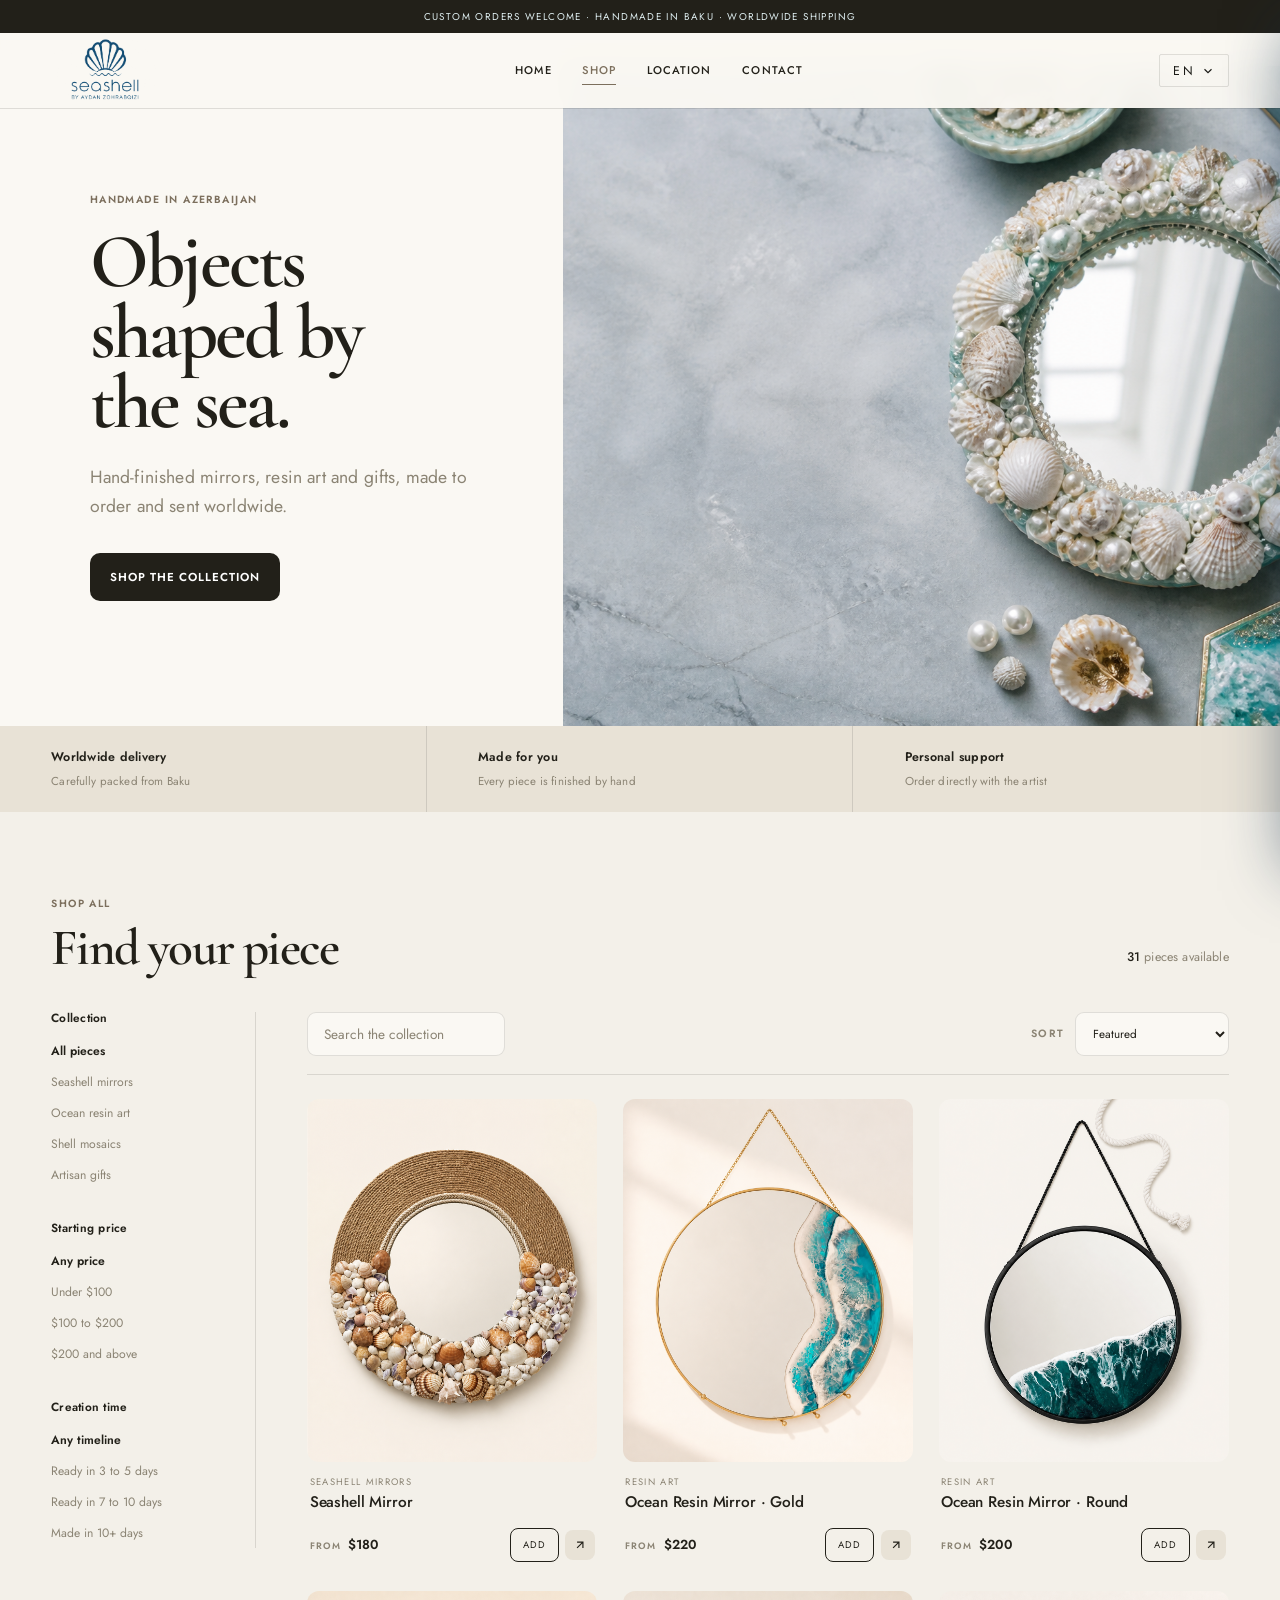
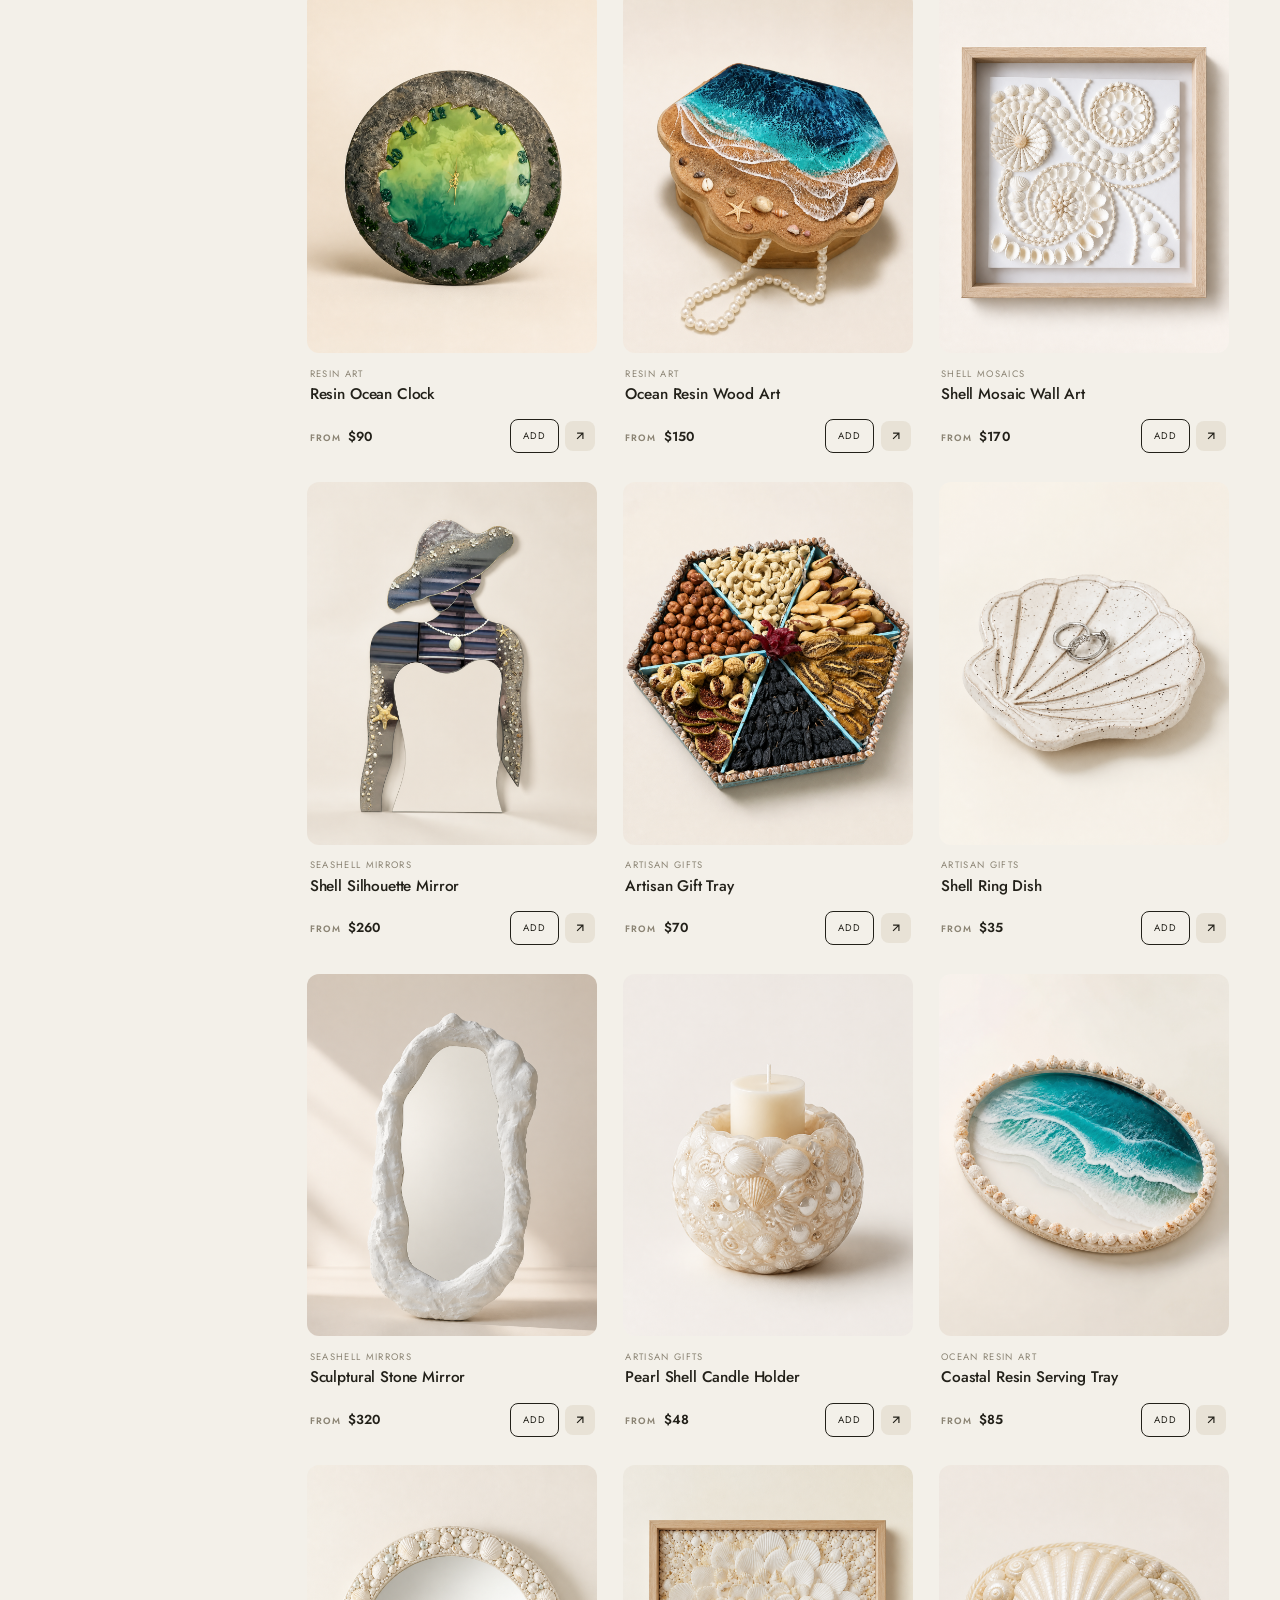
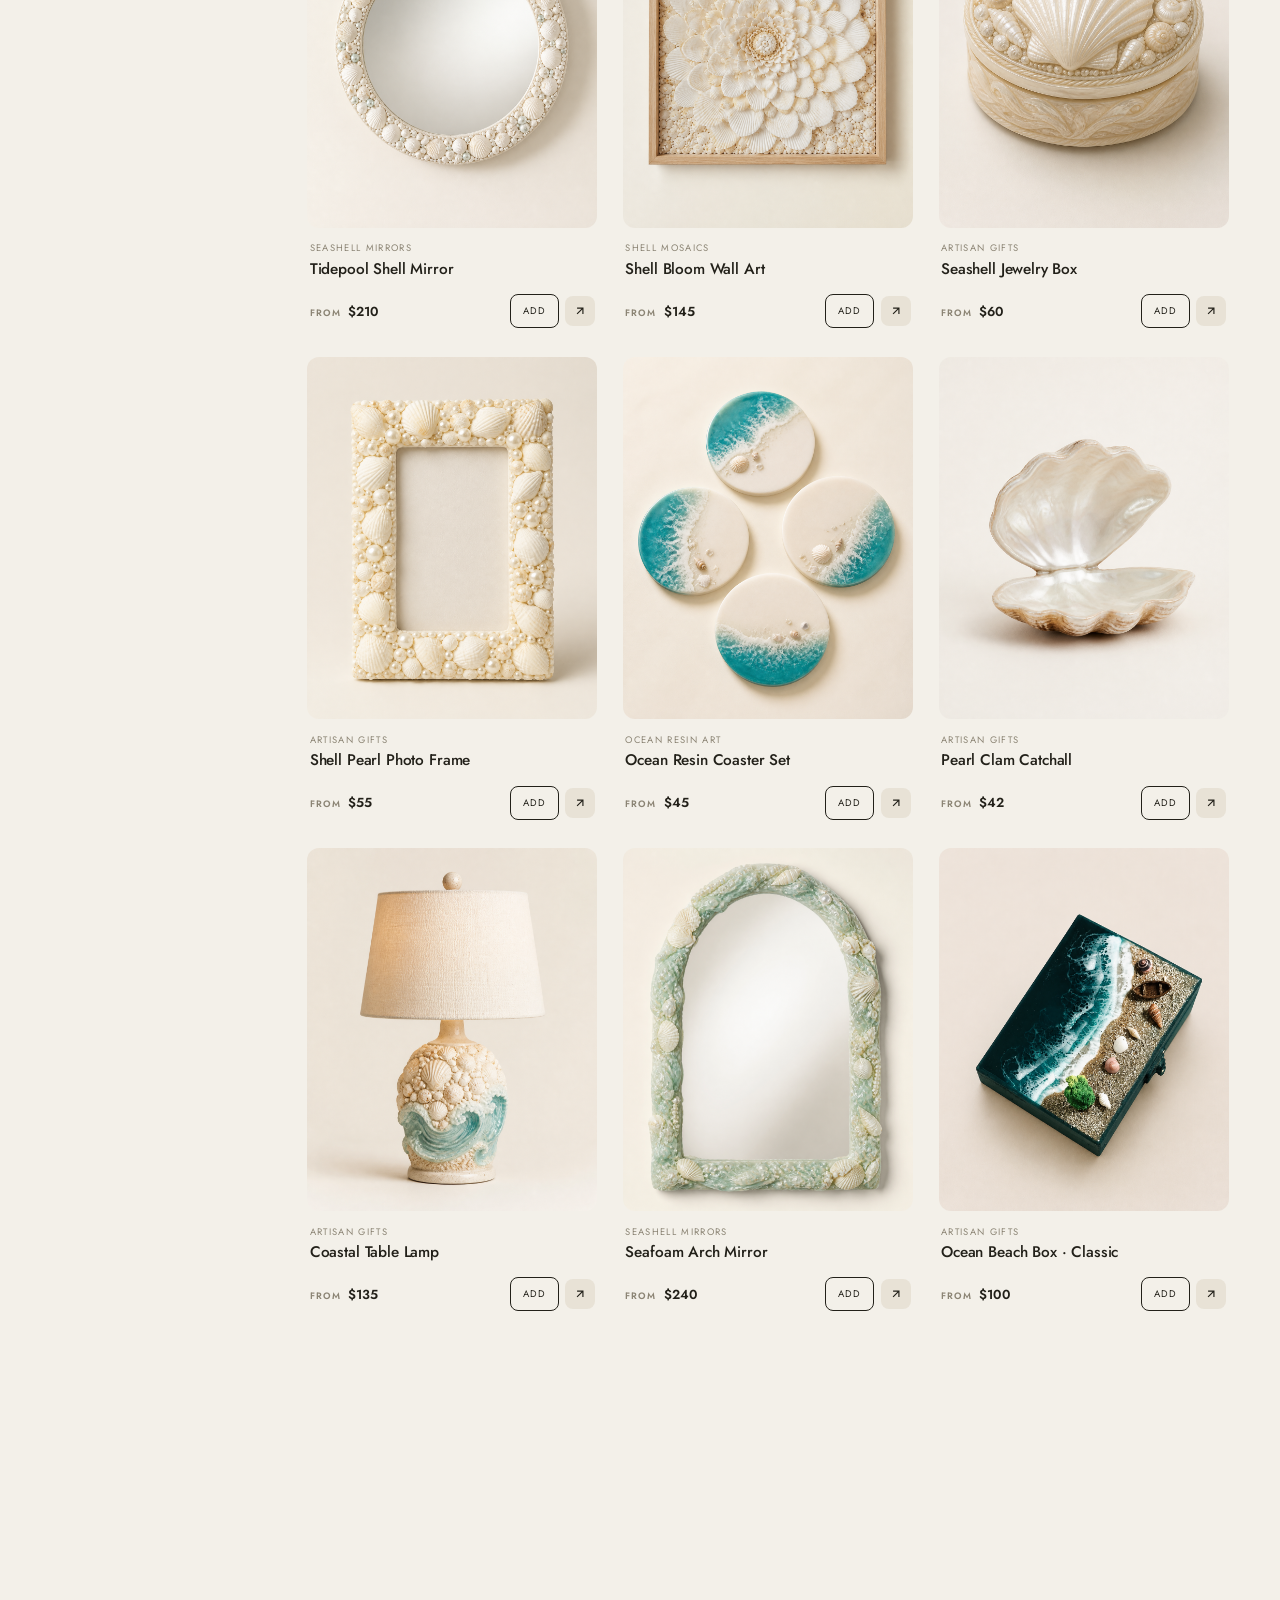
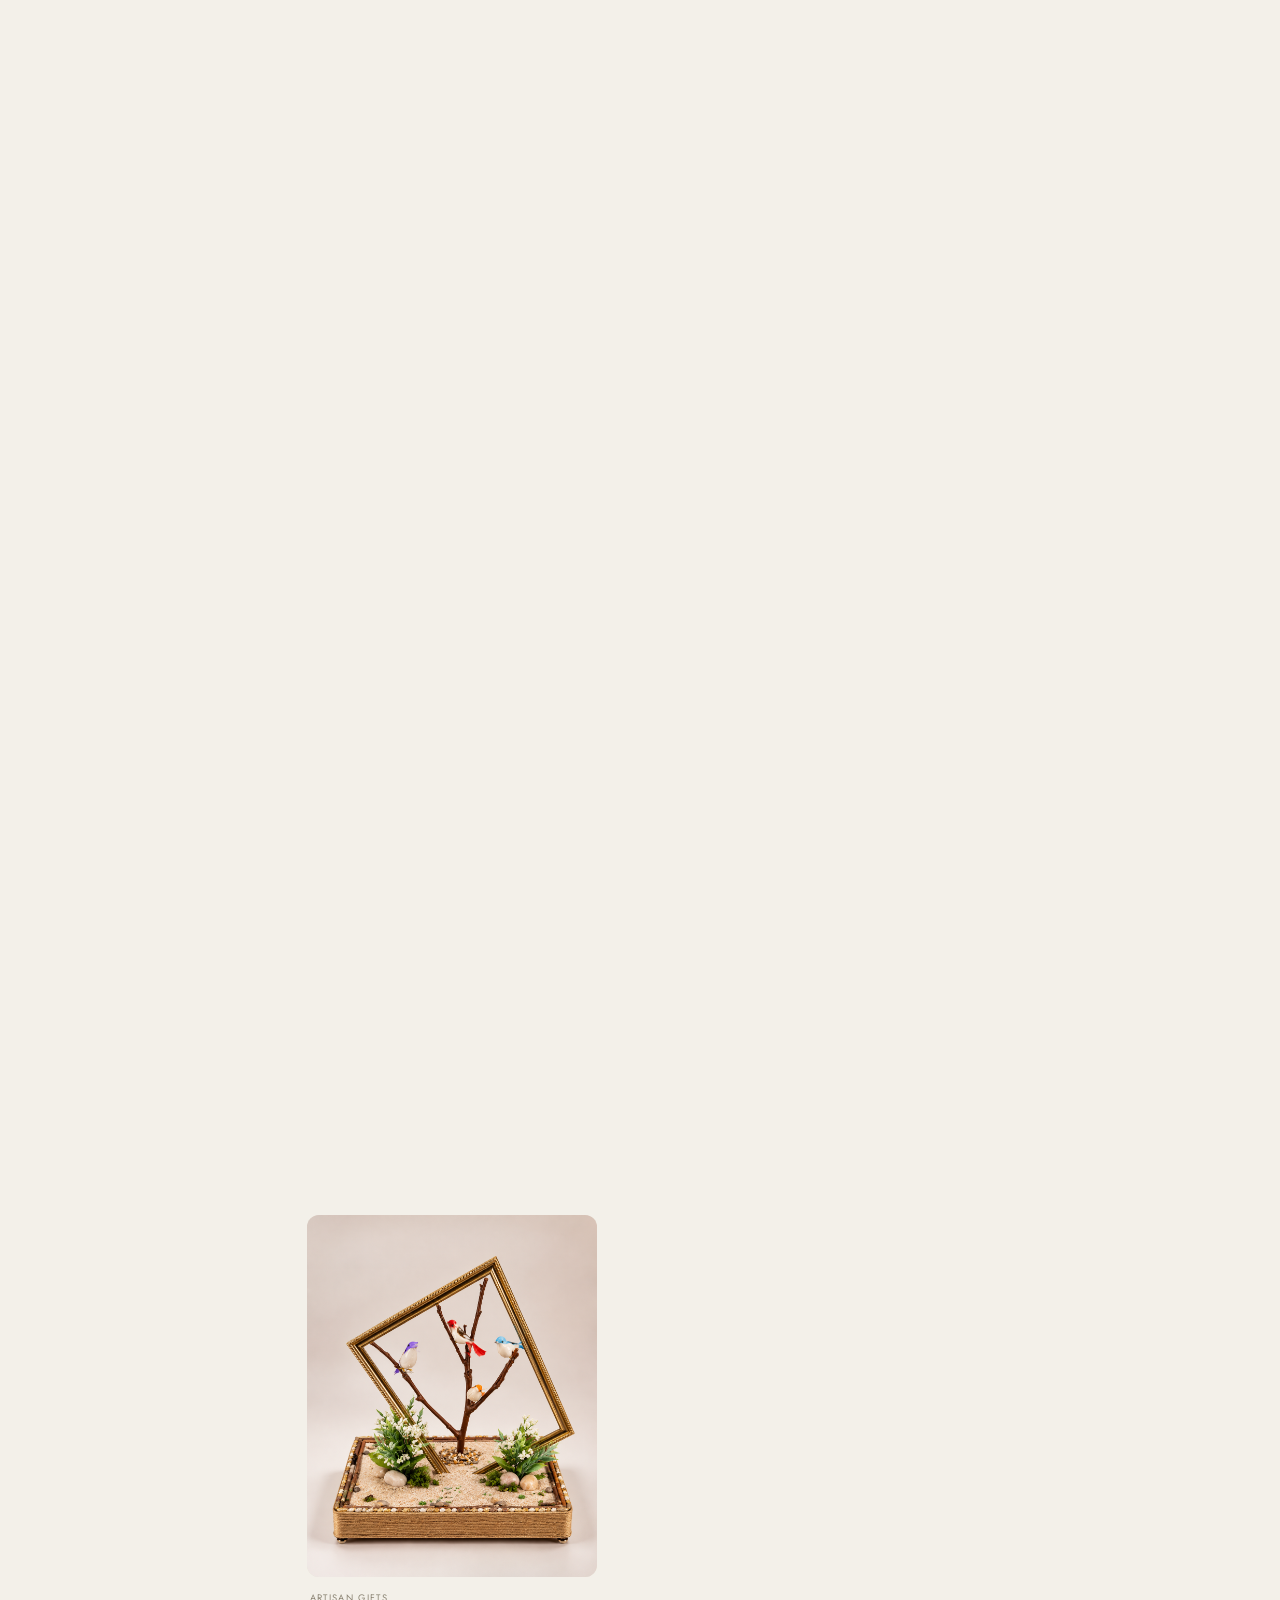
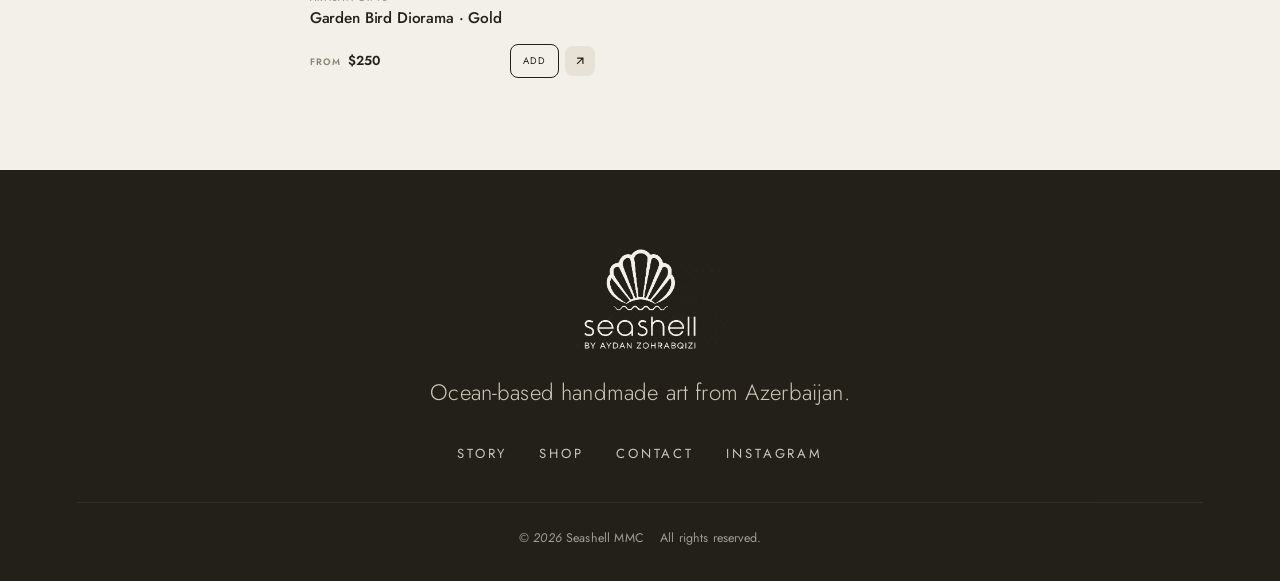
==== commit 96cadecd: "Remove duplicate WhatsApp-photo products (p21-p31), keep professional photo products (p32-p42) Co-Au" ====
--- a/shop.html
+++ b/shop.html
@@ -80,7 +80,7 @@
         <span class="shop-kicker">Shop all</span>
         <h2 id="catalogTitle">Find your piece</h2>
       </div>
-      <p class="sh-result-count"><b id="shopResultCount">42</b> pieces available</p>
+      <p class="sh-result-count"><b id="shopResultCount">31</b> pieces available</p>
     </div>
 
     <div class="shop-mobile-tools">
@@ -492,203 +492,7 @@
       </div>
     </div>
 
-    <div class="product reveal" data-id="p21" data-category="gift" data-name="Ocean Beach Box · Mini" data-price="100" data-lead-days="6" data-material="Wood, epoxy resin, natural sand, seashells, miniature figurines" data-sizes="~18×12 cm" data-lead="5-7 days" data-desc="A teal wooden keepsake box with a handcrafted ocean scene on top - turquoise resin waves, golden sand, real shells, a miniature boat and a tiny palm tree. Opens to store jewelry or small treasures." data-colors="Teal|Deep Green|Navy">
-      <div class="product__img">
-        <img loading="lazy" src="assets/prod-beach-box-mini.jpg" alt="Ocean beach resin jewelry box mini" />
-        <span class="product__cat">Gift</span>
-      </div>
-      <div class="product__info">
-        <span class="product__label">Artisan Gifts</span>
-        <h3 class="product__name">Ocean Beach Box · Mini</h3>
-        <div class="product__foot">
-          <span class="product__price"><i>from</i> $100</span>
-          <div class="product__foot-actions">
-            <button class="add-btn"><span>Add</span></button>
-            <button class="product__arrow-btn" aria-label="View details"><svg viewBox="0 0 24 24" width="14" height="14" fill="none" stroke="currentColor" stroke-width="2"><path d="M7 17L17 7M7 7h10v10"/></svg></button>
-          </div>
-        </div>
-      </div>
-    </div>
-
-    <div class="product reveal" data-id="p22" data-category="gift" data-name="Ocean Resin Box · Classic" data-price="100" data-lead-days="6" data-material="Wood, epoxy resin, natural sand, pebbles, seashells, miniature boat" data-sizes="~22×22 cm" data-lead="5-7 days" data-desc="A square wooden box with a full coastal landscape on the lid - layered ocean resin poured over natural sand, pebbles, shells and a tiny wooden rowboat." data-colors="Ocean Blue|Teal|Turquoise">
-      <div class="product__img">
-        <img loading="lazy" src="assets/prod-ocean-box-classic.jpg" alt="Ocean resin wooden box classic" />
-        <span class="product__cat">Gift</span>
-      </div>
-      <div class="product__info">
-        <span class="product__label">Artisan Gifts</span>
-        <h3 class="product__name">Ocean Resin Box · Classic</h3>
-        <div class="product__foot">
-          <span class="product__price"><i>from</i> $100</span>
-          <div class="product__foot-actions">
-            <button class="add-btn"><span>Add</span></button>
-            <button class="product__arrow-btn" aria-label="View details"><svg viewBox="0 0 24 24" width="14" height="14" fill="none" stroke="currentColor" stroke-width="2"><path d="M7 17L17 7M7 7h10v10"/></svg></button>
-          </div>
-        </div>
-      </div>
-    </div>
-
-    <div class="product reveal" data-id="p23" data-category="gift" data-name="Garden Bird Diorama" data-price="250" data-lead-days="14" data-material="Jute rope, natural sand, shells, glass birds, dried flowers, real branches" data-sizes="~40×40 cm base" data-lead="12-16 days" data-desc="An artistic diorama featuring colorful handmade glass birds perched on real branches, surrounded by dried flowers, pebbles and greenery - all set in a jute-wrapped sand base with a tilted golden frame." data-colors="Natural|White flowers|Custom">
-      <div class="product__img">
-        <img loading="lazy" src="assets/prod-bird-diorama.jpg" alt="Garden bird diorama with glass birds" />
-        <span class="product__cat">Gift</span>
-      </div>
-      <div class="product__info">
-        <span class="product__label">Artisan Gifts</span>
-        <h3 class="product__name">Garden Bird Diorama</h3>
-        <div class="product__foot">
-          <span class="product__price"><i>from</i> $250</span>
-          <div class="product__foot-actions">
-            <button class="add-btn"><span>Add</span></button>
-            <button class="product__arrow-btn" aria-label="View details"><svg viewBox="0 0 24 24" width="14" height="14" fill="none" stroke="currentColor" stroke-width="2"><path d="M7 17L17 7M7 7h10v10"/></svg></button>
-          </div>
-        </div>
-      </div>
-    </div>
-
-    <div class="product reveal" data-id="p24" data-category="mosaic" data-name="Shell Mosaic Clock" data-price="250" data-lead-days="8" data-material="Natural seashells, pebbles, resin face, quartz mechanism" data-sizes="30-40 cm diameter" data-lead="7-10 days" data-desc="A round wall clock entirely covered in hand-placed natural seashells and pebbles. The clock face has a deep blue resin finish. Made to evoke the Caspian Sea shore." data-colors="Natural|White wash|Earth tones">
-      <div class="product__img">
-        <img loading="lazy" src="assets/prod-shell-mosaic-clock.jpg" alt="Shell mosaic wall clock" />
-        <span class="product__cat">Mosaic</span>
-      </div>
-      <div class="product__info">
-        <span class="product__label">Shell Mosaics</span>
-        <h3 class="product__name">Shell Mosaic Clock</h3>
-        <div class="product__foot">
-          <span class="product__price"><i>from</i> $250</span>
-          <div class="product__foot-actions">
-            <button class="add-btn"><span>Add</span></button>
-            <button class="product__arrow-btn" aria-label="View details"><svg viewBox="0 0 24 24" width="14" height="14" fill="none" stroke="currentColor" stroke-width="2"><path d="M7 17L17 7M7 7h10v10"/></svg></button>
-          </div>
-        </div>
-      </div>
-    </div>
-
-    <div class="product reveal" data-id="p25" data-category="resin" data-name="Shell and Pearl Clock · Sand" data-price="100" data-lead-days="8" data-material="Striped shells, freshwater pearls, resin, quartz mechanism" data-sizes="~40 cm diameter" data-lead="7-10 days" data-desc="A wall clock bordered with striped natural shells and pearl beads on a sandy resin face. Elegant and coastal." data-colors="Sand White">
-      <div class="product__img">
-        <img loading="lazy" src="assets/new-products/product-new-24.jpeg" alt="Shell pearl clock sand" />
-        <span class="product__cat">New</span>
-      </div>
-      <div class="product__info">
-        <span class="product__label">Ocean Resin Art</span>
-        <h3 class="product__name">Shell and Pearl Clock · Sand</h3>
-        <div class="product__foot">
-          <span class="product__price"><i>from</i> $100</span>
-          <div class="product__foot-actions">
-            <button class="add-btn"><span>Add</span></button>
-            <button class="product__arrow-btn" aria-label="View details"><svg viewBox="0 0 24 24" width="14" height="14" fill="none" stroke="currentColor" stroke-width="2"><path d="M7 17L17 7M7 7h10v10"/></svg></button>
-          </div>
-        </div>
-      </div>
-    </div>
-
-    <div class="product reveal" data-id="p26" data-category="mirror" data-name="Moss Forest Mirror" data-price="155" data-lead-days="12" data-material="Preserved moss, natural bark, stones, glass" data-sizes="45-60 cm diameter" data-lead="10-14 days" data-desc="A round frameless mirror with lush preserved green moss and natural bark and stone arrangements covering half the surface. A living-art piece that brings the forest indoors." data-colors="Forest Green|Dark Moss|Natural">
-      <div class="product__img">
-        <img loading="lazy" src="assets/prod-moss-mirror.jpg" alt="Moss forest round mirror" />
-        <span class="product__cat">Mirror</span>
-      </div>
-      <div class="product__info">
-        <span class="product__label">Seashell Mirrors</span>
-        <h3 class="product__name">Moss Forest Mirror</h3>
-        <div class="product__foot">
-          <span class="product__price"><i>from</i> $155</span>
-          <div class="product__foot-actions">
-            <button class="add-btn"><span>Add</span></button>
-            <button class="product__arrow-btn" aria-label="View details"><svg viewBox="0 0 24 24" width="14" height="14" fill="none" stroke="currentColor" stroke-width="2"><path d="M7 17L17 7M7 7h10v10"/></svg></button>
-          </div>
-        </div>
-      </div>
-    </div>
-
-    <div class="product reveal" data-id="p27" data-category="resin" data-name="Beach Resin Clock · Gold" data-price="150" data-lead-days="8" data-material="Epoxy resin, natural sand, seashells, starfish, quartz mechanism" data-sizes="35-45 cm diameter" data-lead="7-10 days" data-desc="Round wall clock with turquoise ocean resin on the upper half and a sandy beach adorned with real shells and starfish below. Gold Arabic numerals, runs on AA battery." data-colors="Gold &amp; Turquoise|Silver &amp; Blue|Rose Gold">
-      <div class="product__img">
-        <img loading="lazy" src="assets/prod-resin-clock-gold.jpg" alt="Beach resin wall clock gold numerals" />
-        <span class="product__cat">Resin</span>
-      </div>
-      <div class="product__info">
-        <span class="product__label">Ocean Resin Art</span>
-        <h3 class="product__name">Beach Resin Clock · Gold</h3>
-        <div class="product__foot">
-          <span class="product__price"><i>from</i> $150</span>
-          <div class="product__foot-actions">
-            <button class="add-btn"><span>Add</span></button>
-            <button class="product__arrow-btn" aria-label="View details"><svg viewBox="0 0 24 24" width="14" height="14" fill="none" stroke="currentColor" stroke-width="2"><path d="M7 17L17 7M7 7h10v10"/></svg></button>
-          </div>
-        </div>
-      </div>
-    </div>
-
-    <div class="product reveal" data-id="p28" data-category="resin" data-name="Driftwood Resin Clock" data-price="260" data-lead-days="14" data-material="Epoxy resin, natural driftwood, moss, seashells, quartz mechanism" data-sizes="40-55 cm diameter" data-lead="12-16 days" data-desc="A premium round wall clock with real driftwood and moss embedded into deep turquoise resin waves. The natural wood grain creates a striking contrast with the glossy ocean surface." data-colors="Turquoise|Deep Sea|Emerald">
-      <div class="product__img">
-        <img loading="lazy" src="assets/prod-driftwood-clock.jpg" alt="Driftwood resin wall clock" />
-        <span class="product__cat">Resin</span>
-      </div>
-      <div class="product__info">
-        <span class="product__label">Ocean Resin Art</span>
-        <h3 class="product__name">Driftwood Resin Clock</h3>
-        <div class="product__foot">
-          <span class="product__price"><i>from</i> $260</span>
-          <div class="product__foot-actions">
-            <button class="add-btn"><span>Add</span></button>
-            <button class="product__arrow-btn" aria-label="View details"><svg viewBox="0 0 24 24" width="14" height="14" fill="none" stroke="currentColor" stroke-width="2"><path d="M7 17L17 7M7 7h10v10"/></svg></button>
-          </div>
-        </div>
-      </div>
-    </div>
-
-    <div class="product reveal" data-id="p29" data-category="resin" data-name="Midnight Ocean Clock · Gold" data-price="150" data-lead-days="12" data-material="Epoxy resin, black stone texture, gold Roman numerals, quartz mechanism" data-sizes="~45 cm diameter" data-lead="10-14 days" data-desc="A dramatic midnight-blue ocean clock with gold Roman numerals and swirling white foam - bold and luxurious." data-colors="Midnight Blue Gold">
-      <div class="product__img">
-        <img loading="lazy" src="assets/new-products/product-new-32.jpeg" alt="Midnight ocean clock gold" />
-        <span class="product__cat">New</span>
-      </div>
-      <div class="product__info">
-        <span class="product__label">Ocean Resin Art</span>
-        <h3 class="product__name">Midnight Ocean Clock · Gold</h3>
-        <div class="product__foot">
-          <span class="product__price"><i>from</i> $150</span>
-          <div class="product__foot-actions">
-            <button class="add-btn"><span>Add</span></button>
-            <button class="product__arrow-btn" aria-label="View details"><svg viewBox="0 0 24 24" width="14" height="14" fill="none" stroke="currentColor" stroke-width="2"><path d="M7 17L17 7M7 7h10v10"/></svg></button>
-          </div>
-        </div>
-      </div>
-    </div>
-
-    <div class="product reveal" data-id="p30" data-category="resin" data-name="Volcanic Ocean Clock · Copper" data-price="160" data-lead-days="14" data-material="Epoxy resin, volcanic black sand, copper Roman numerals, quartz mechanism" data-sizes="~50 cm diameter" data-lead="10-14 days" data-desc="A dark volcanic ocean clock with rolling white waves, textured black shore and copper Roman numerals - raw and powerful." data-colors="Volcanic Black Copper">
-      <div class="product__img">
-        <img loading="lazy" src="assets/new-products/product-new-33.jpeg" alt="Volcanic ocean clock copper" />
-        <span class="product__cat">New</span>
-      </div>
-      <div class="product__info">
-        <span class="product__label">Ocean Resin Art</span>
-        <h3 class="product__name">Volcanic Ocean Clock · Copper</h3>
-        <div class="product__foot">
-          <span class="product__price"><i>from</i> $160</span>
-          <div class="product__foot-actions">
-            <button class="add-btn"><span>Add</span></button>
-            <button class="product__arrow-btn" aria-label="View details"><svg viewBox="0 0 24 24" width="14" height="14" fill="none" stroke="currentColor" stroke-width="2"><path d="M7 17L17 7M7 7h10v10"/></svg></button>
-          </div>
-        </div>
-      </div>
-    </div>
-
-    <div class="product reveal" data-id="p31" data-category="mirror" data-name="Rope &amp; Pearl Mirror" data-price="180" data-lead-days="8" data-material="Jute rope, pearl beads, glass" data-sizes="40-55 cm diameter" data-lead="7-10 days" data-desc="A round hanging mirror with a thick braided jute rope frame studded with lustrous pearl beads. Coastal, elegant and timeless - hangs from a matching rope loop." data-colors="Natural jute|Bleached|Dark rope">
-      <div class="product__img">
-        <img loading="lazy" src="assets/prod-rope-pearl-mirror.jpg" alt="Rope and pearl round hanging mirror" />
-        <span class="product__cat">Mirror</span>
-      </div>
-      <div class="product__info">
-        <span class="product__label">Seashell Mirrors</span>
-        <h3 class="product__name">Rope &amp; Pearl Mirror</h3>
-        <div class="product__foot">
-          <span class="product__price"><i>from</i> $180</span>
-          <div class="product__foot-actions">
-            <button class="add-btn"><span>Add</span></button>
-            <button class="product__arrow-btn" aria-label="View details"><svg viewBox="0 0 24 24" width="14" height="14" fill="none" stroke="currentColor" stroke-width="2"><path d="M7 17L17 7M7 7h10v10"/></svg></button>
-          </div>
-        </div>
-      </div>
-    </div>
+
     <!-- ═══ NEW PRODUCTS FROM SEASHELL YENİ VERSİYADA ═══ -->
 
     <div class="product reveal" data-id="p32" data-category="gift" data-name="Ocean Beach Box · Classic" data-price="100" data-lead-days="6" data-material="Wood, epoxy resin, natural sand, seashells, miniature tree &amp; boat" data-sizes="~20×14 cm" data-lead="5-7 days" data-desc="A handcrafted teal wooden box with a detailed ocean beach scene on the lid — turquoise resin waves, real sand, shells, miniature tree and rowboat. Opens for jewelry storage." data-colors="Teal|Deep Green|Navy">
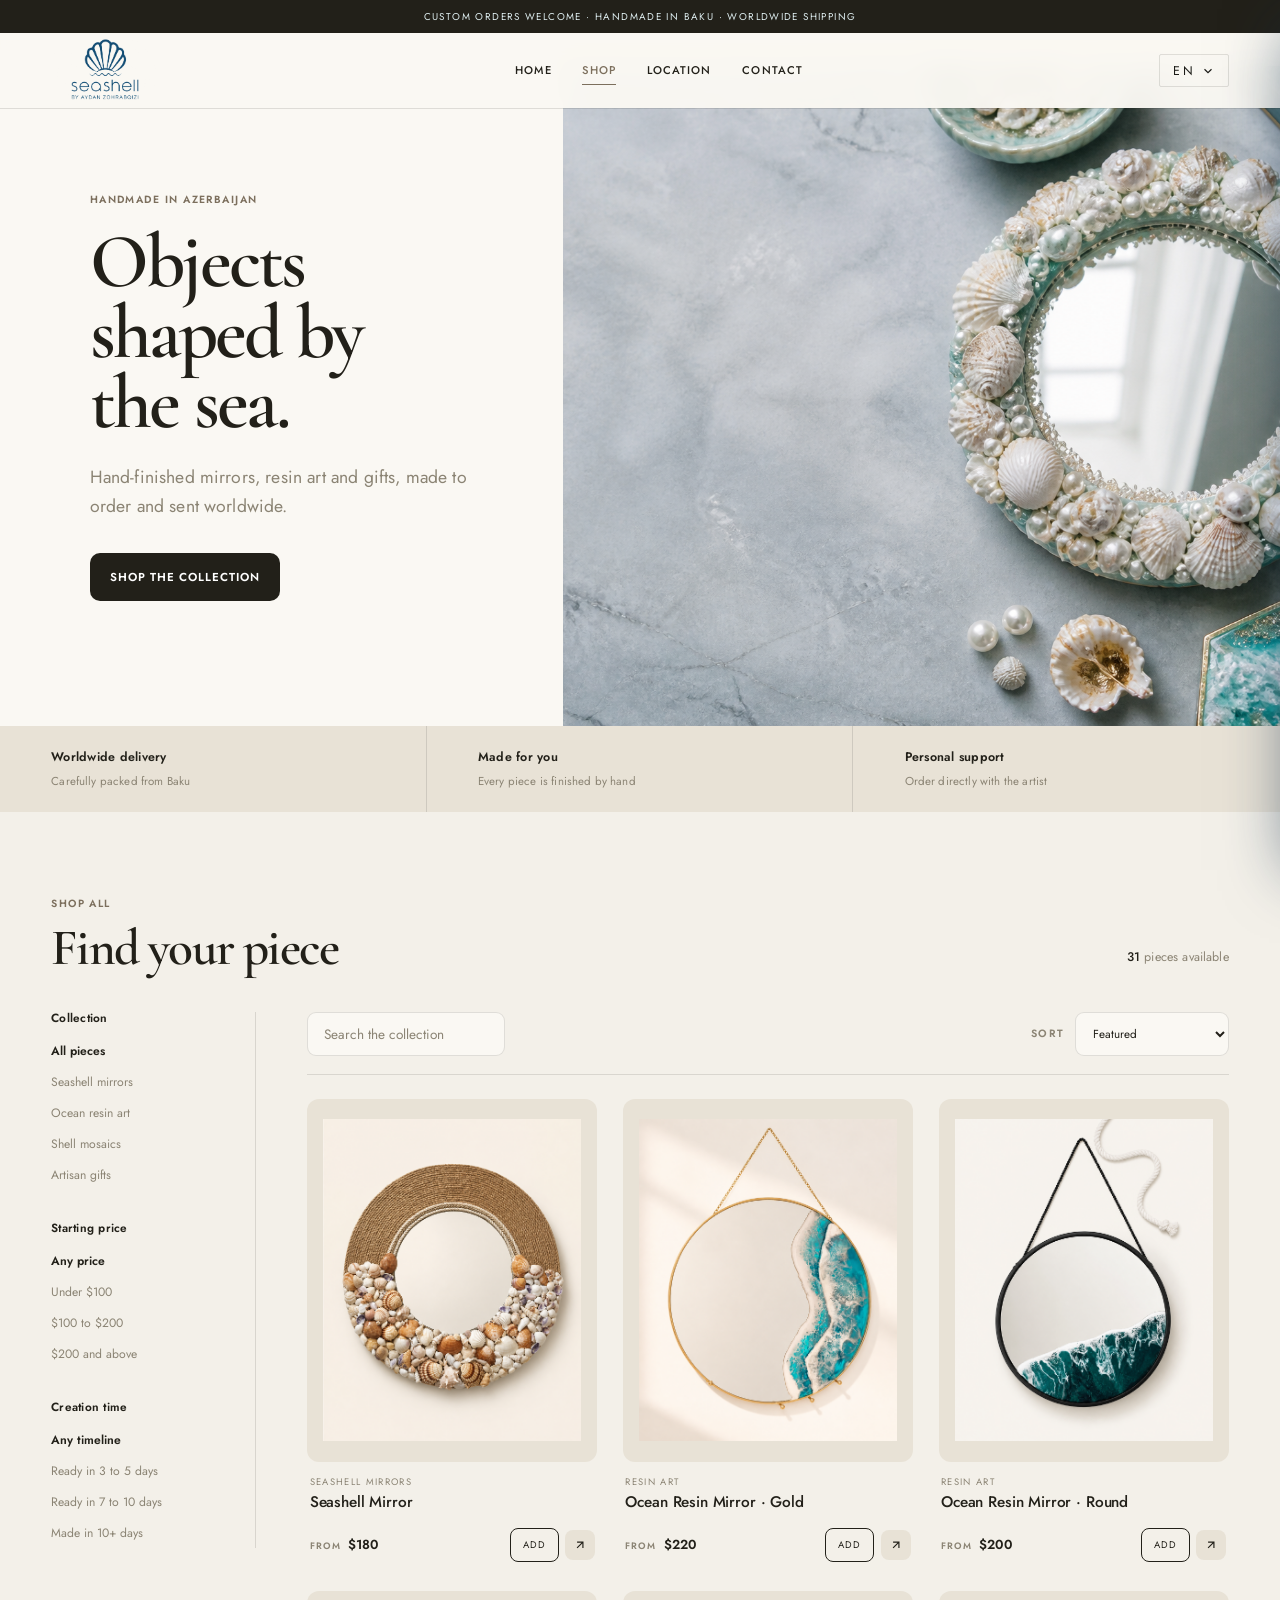
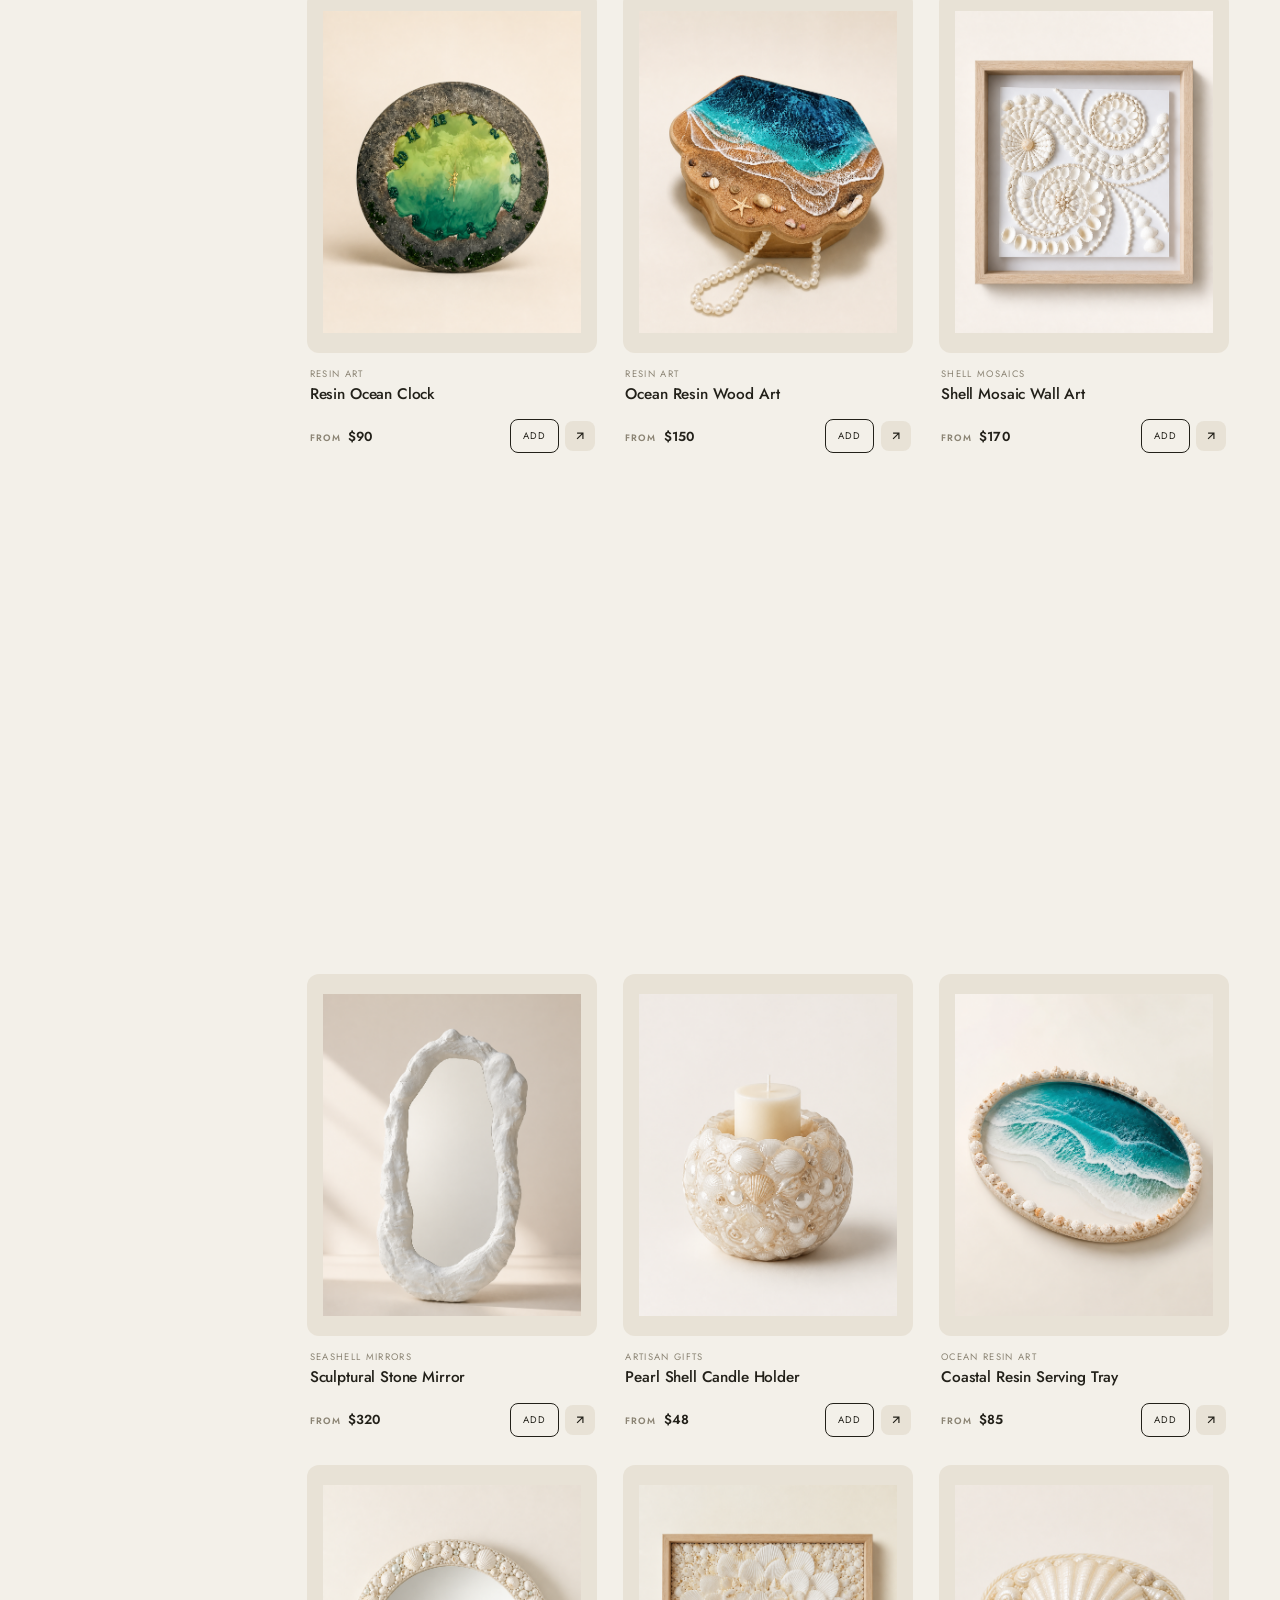
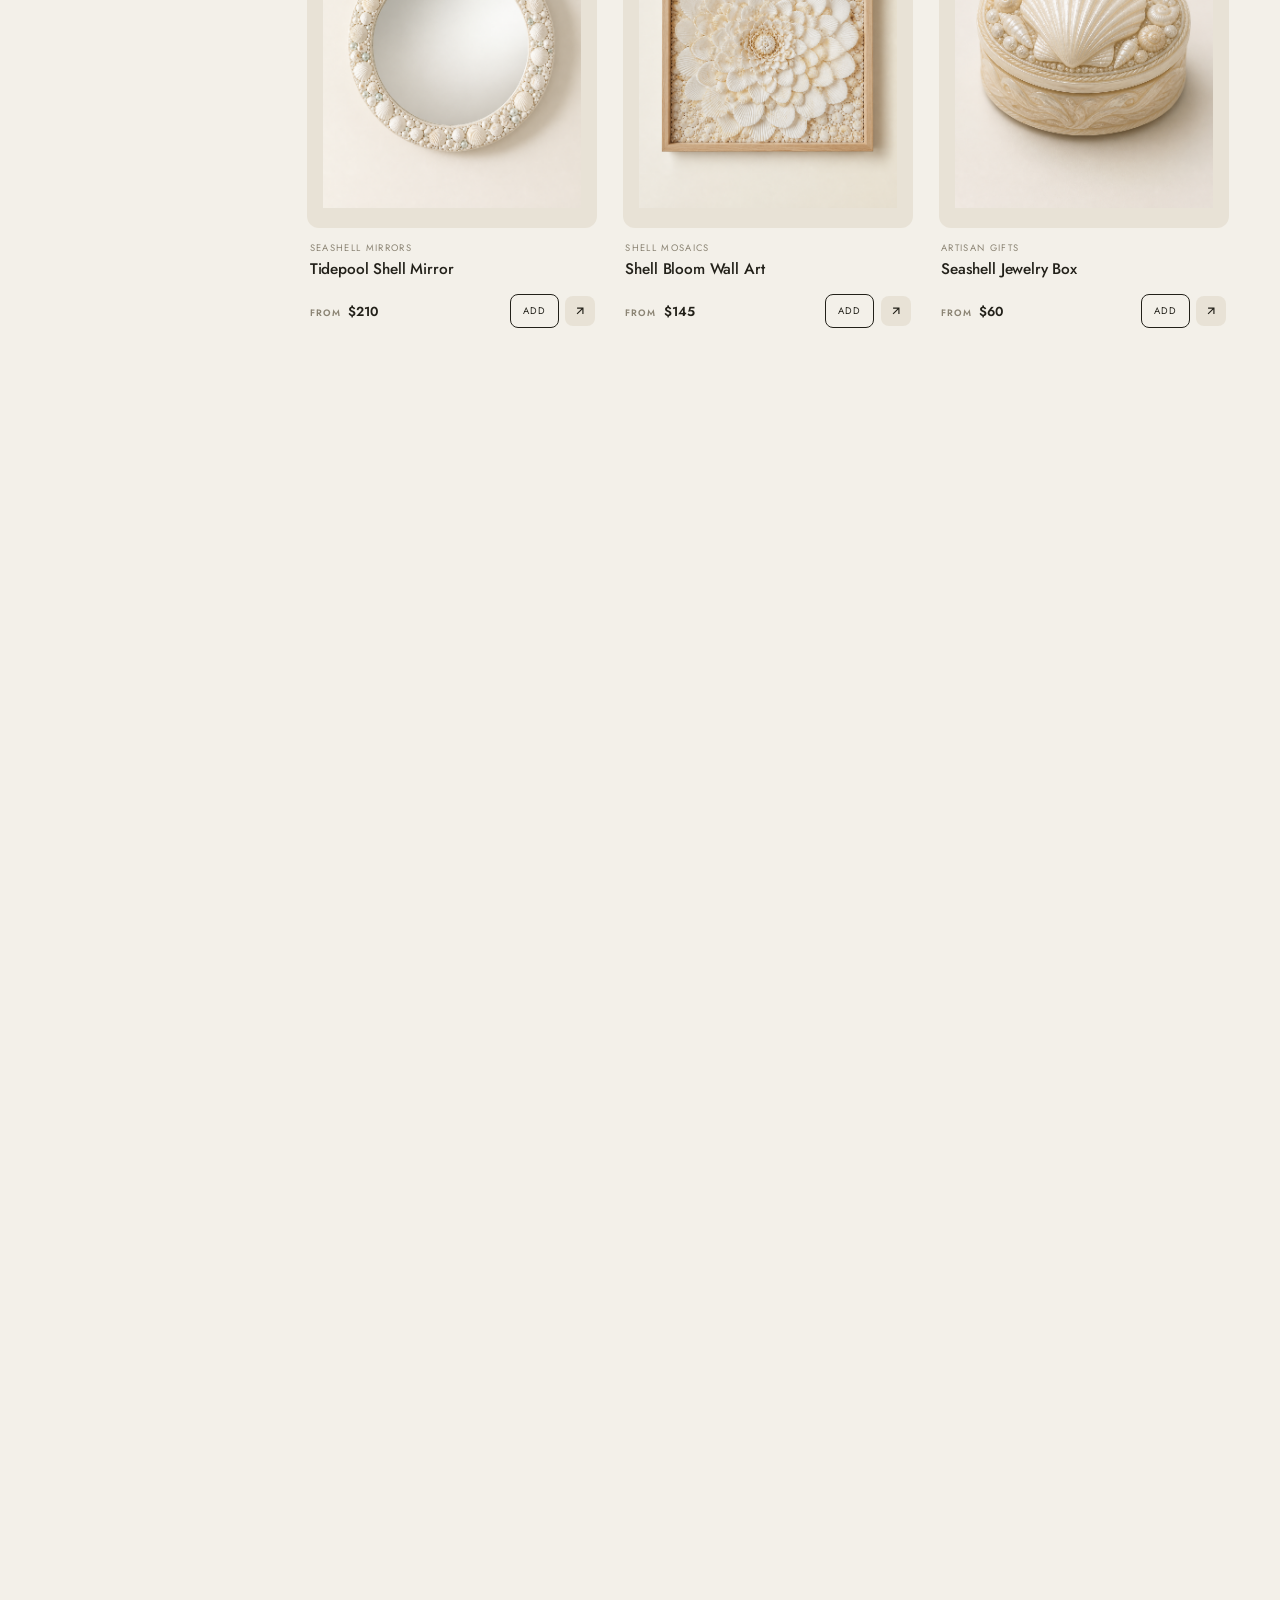
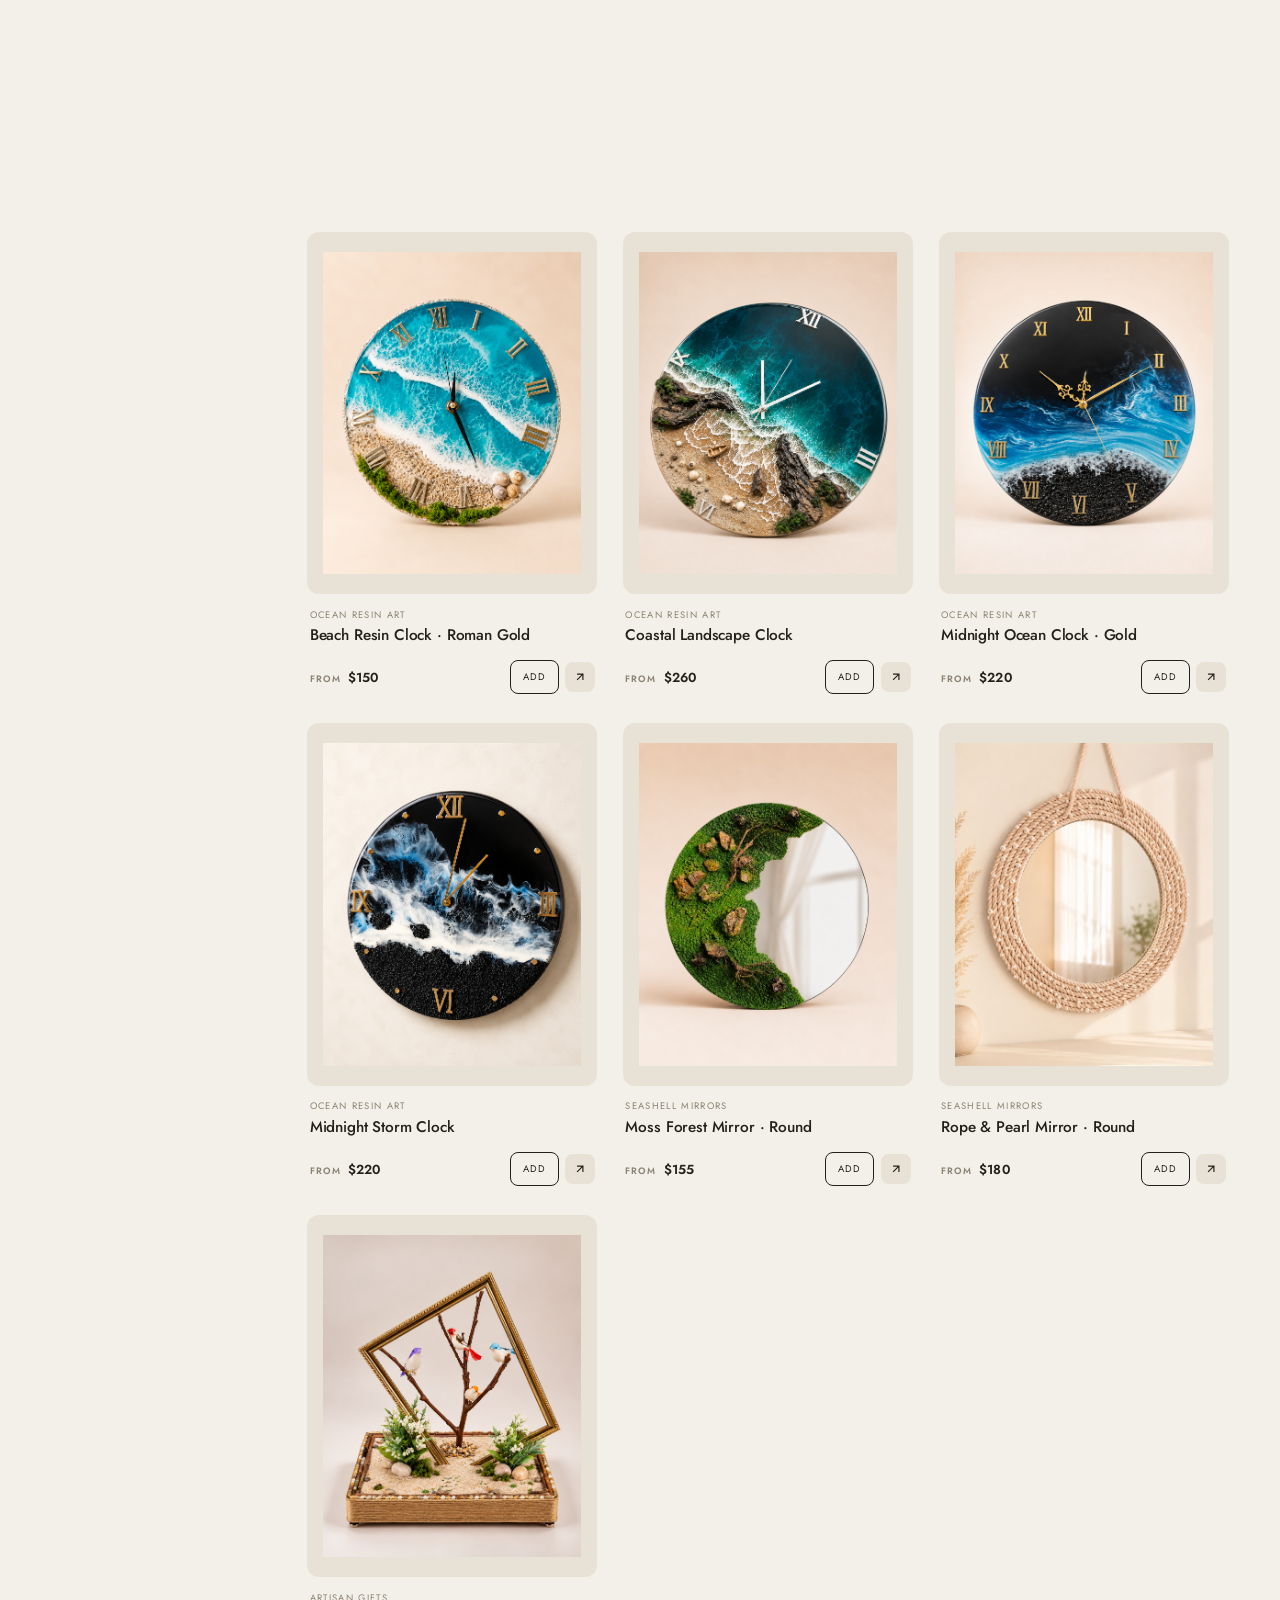
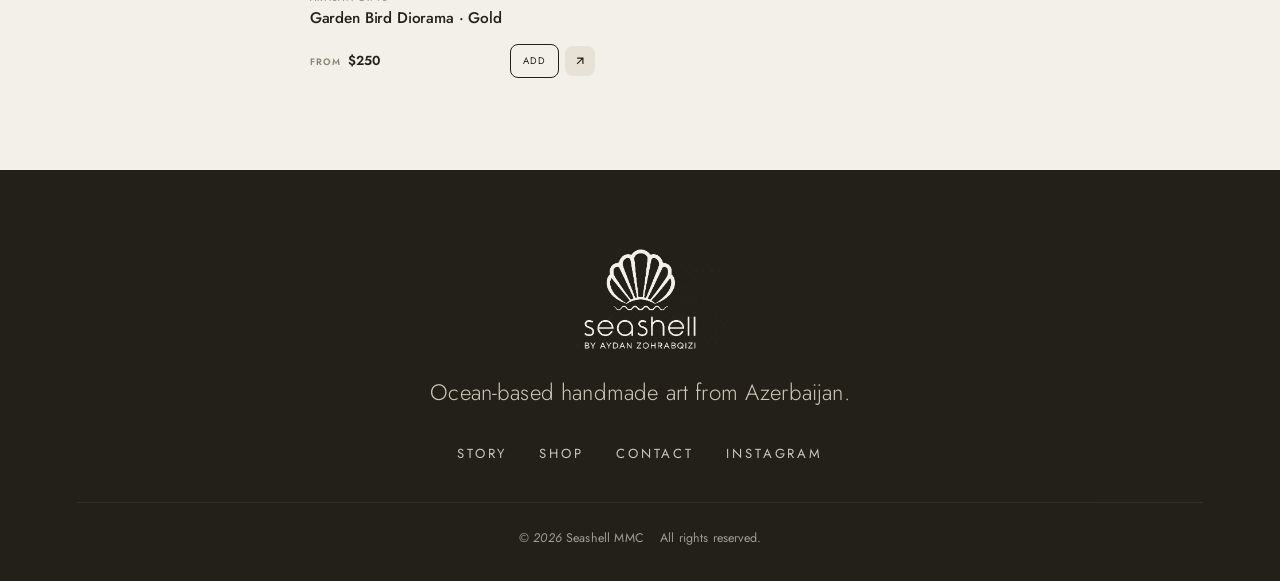
==== commit 84df75cd: "Add CSS cache-busting version param to force reload" ====
--- a/shop.html
+++ b/shop.html
@@ -14,8 +14,8 @@
   <link href="https://fonts.googleapis.com/css2?family=Cormorant+Garamond:ital,wght@0,400;0,500;0,600;1,400;1,500&family=Jost:wght@300;400;500;600&display=swap"
         rel="stylesheet" media="print" onload="this.media='all'" />
   <noscript><link href="https://fonts.googleapis.com/css2?family=Cormorant+Garamond:ital,wght@0,400;0,500;0,600;1,400;1,500&family=Jost:wght@300;400;500;600&display=swap" rel="stylesheet" /></noscript>
-  <link rel="stylesheet" href="css/style.css" />
-  <link rel="stylesheet" href="css/shop.css" />
+  <link rel="stylesheet" href="css/style.css?v=3" />
+  <link rel="stylesheet" href="css/shop.css?v=3" />
 </head>
 <body class="shop-page">
 
--- a/css/style.css
+++ b/css/style.css
@@ -2944,3 +2944,356 @@
     letter-spacing:.02em;
   }
 }
+
+/* ============================================================
+   MOBILE PROFESSIONAL POLISH
+   Last block — overrides everything above for small screens
+   ============================================================ */
+
+/* 1. Floating buttons: lift above sticky bar when visible ---- */
+@media(max-width:767px){
+  body:has(.sticky-bar.visible) .wa-float{
+    bottom:calc(1.6rem + 58px);
+    transition:bottom .4s var(--ease),transform .35s var(--ease);
+  }
+  body:has(.sticky-bar.visible) .cart-fab{
+    bottom:calc(1.8rem + 58px);
+    transition:bottom .4s var(--ease),transform .3s var(--ease);
+  }
+}
+
+/* 2. Hero: tighter content on small phones ---------------- */
+@media(max-width:480px){
+  .hero__content{gap:.45rem}
+  .hero__title{font-size:clamp(1.85rem,9.2vw,2.5rem)!important;line-height:1.02!important}
+  .hero__sub{font-size:.8rem;max-width:100%}
+  .hero__price{font-size:.62rem}
+}
+@media(max-width:380px){
+  .hero{padding-top:clamp(4.2rem,16vw,5.5rem)}
+  .hero__title{font-size:1.85rem!important}
+}
+
+/* 3. Circular gallery: shorter scroll on phones ----------- */
+@media(max-width:540px){
+  .circular-section{min-height:360vh}
+  .circular-section__hint{
+    font-size:.58rem;
+    letter-spacing:.14em;
+    padding:.45rem .7rem;
+  }
+  .circular-section__hint::before{content:"↕ "}
+}
+
+/* 4. Atelier: cap image height + readable switches -------- */
+@media(max-width:540px){
+  .atelier__frame img{max-height:420px}
+  .atelier__switch{padding:.9rem 0}
+  .atelier__switch b{font-size:.82rem;letter-spacing:.08em}
+  .atelier__switch small{font-size:.79rem;line-height:1.4}
+}
+@media(max-width:380px){
+  .atelier__frame img{max-height:360px}
+}
+
+/* 5. Contact: compact padding on phones ------------------ */
+@media(max-width:480px){
+  .contact__grid{
+    padding:1.4rem 1.1rem;
+    border-radius:14px;
+  }
+}
+
+/* 6. Footer: responsive logo ----------------------------- */
+@media(max-width:768px){.footer__logo-img{height:68px}}
+@media(max-width:420px){.footer__logo-img{height:54px;margin-bottom:.3rem}}
+
+/* 7. Product modal: small phone improvements ------------- */
+@media(max-width:480px){
+  .pmodal__panel{max-height:96vh}
+  .pmodal__img-wrap{min-height:175px;max-height:205px}
+  .pmodal__info-col{padding:1rem 1rem 1.2rem;gap:.55rem}
+  .pmodal__name{font-size:1.1rem}
+  .pmodal__actions{gap:.5rem;margin-top:.6rem}
+  .pmodal__wa,.pmodal__add{padding:.8rem;font-size:.72rem}
+}
+
+/* 8. Lightbox: touch-friendly nav & sizing --------------- */
+@media(max-width:768px){
+  .lightbox{padding:.75rem}
+  .lightbox img{
+    max-width:96vw;
+    max-height:78vh;
+    border-radius:6px;
+  }
+  .lightbox__close{
+    top:.75rem;right:.75rem;
+    width:44px;height:44px;
+    display:grid;place-items:center;
+    background:rgba(255,255,255,.12);
+    border-radius:50%;
+  }
+  .lightbox__nav{
+    width:48px;height:48px;
+    font-size:1.6rem;
+    border-radius:50%;
+  }
+  .lightbox__prev{left:.35rem}
+  .lightbox__next{right:.35rem}
+}
+
+/* 9. Social tooltips: hide on touch devices -------------- */
+@media(hover:none){
+  .social-tooltip__tip{display:none!important}
+}
+
+/* 10. Cart FAB: hide label text on very small screens ---- */
+@media(max-width:380px){
+  .cart-fab__label{display:none}
+  .cart-fab{padding:.7rem .9rem;gap:0}
+}
+
+/* 11. FAQ tap targets: easy to hit ----------------------- */
+@media(max-width:768px){
+  .faq__item summary{
+    min-height:52px;
+    padding:.85rem 0;
+  }
+}
+
+/* 12. Shop product grid: tighter on phones --------------- */
+@media(max-width:480px){
+  .shop__grid{gap:.85rem}
+  .product__body{padding:.9rem}
+  .product__body h3{font-size:1.1rem}
+  .product__foot{margin-top:.4rem}
+}
+
+/* 13. Section vertical rhythm on phones ----------------- */
+@media(max-width:480px){
+  .founder-about{
+    padding-top:clamp(3.5rem,10vw,5rem);
+    padding-bottom:clamp(3.5rem,10vw,5rem);
+  }
+  .faq{
+    padding-top:clamp(3.5rem,9vw,5rem);
+    padding-bottom:clamp(3.5rem,9vw,5rem);
+  }
+  .contact{
+    padding-top:clamp(3.5rem,9vw,5rem);
+    padding-bottom:clamp(3.5rem,9vw,5rem);
+  }
+  .reels--atelier{
+    padding-top:clamp(3.5rem,9vw,5rem);
+    padding-bottom:clamp(3.5rem,9vw,5rem);
+  }
+  .loc-section{
+    padding-top:clamp(3rem,8vw,4.5rem);
+  }
+}
+
+/* 14. Lang selector: compact on very small screens ------- */
+@media(max-width:360px){
+  .lang__current{padding:.3rem .55rem;font-size:.7rem}
+  .header__right{gap:.35rem}
+  .brand__logo{height:44px!important}
+}
+
+/* 15. Reels atelier steps: single column readable on phones */
+@media(max-width:480px){
+  .reels__steps{gap:.65rem;margin-top:2rem}
+  .reels__steps i{font-size:1.5rem}
+  .reels__steps b{font-size:.68rem;letter-spacing:.1em}
+}
+
+/* 16. Scroll progress bar: always visible thin accent ------ */
+@media(max-width:768px){
+  .scroll-progress{opacity:.9;height:2px}
+}
+
+/* 17. Founder about: text line length on phones ----------- */
+@media(max-width:480px){
+  .founder-about__text p{font-size:.88rem;line-height:1.8;max-width:100%}
+  .founder-about__title{font-size:clamp(1.7rem,7.5vw,2.8rem)}
+}
+
+/* ============================================================
+   HERO — PROFESSIONAL MOBILE REDESIGN
+   (last wins — overrides all earlier hero mobile blocks)
+   ============================================================ */
+
+/* Cinematic overlay: enough contrast top + bottom */
+@media(max-width:768px){
+  .hero__overlay{
+    background:linear-gradient(
+      180deg,
+      rgba(12,9,6,.44) 0%,
+      rgba(12,9,6,.24) 28%,
+      rgba(12,9,6,.56) 65%,
+      rgba(12,9,6,.92) 100%
+    )!important;
+  }
+}
+
+/* Hero layout: centered, roomy */
+@media(max-width:768px){
+  .hero{
+    align-items:center!important;
+    text-align:center!important;
+    padding:clamp(5.5rem,20vh,8rem) var(--gutter) clamp(3.5rem,8vh,5rem)!important;
+  }
+
+  /* Content: proper vertical breathing */
+  .hero__content{
+    display:flex;
+    flex-direction:column;
+    align-items:center;
+    gap:clamp(1rem,2.8vh,1.5rem)!important;
+    width:100%;
+  }
+
+  /* Eyebrow: frosted glass pill badge */
+  .hero__eyebrow{
+    display:inline-flex!important;
+    align-items:center;
+    gap:.3rem;
+    background:rgba(255,255,255,.1);
+    border:1px solid rgba(255,255,255,.22);
+    border-radius:100px;
+    padding:.42rem 1.05rem;
+    backdrop-filter:blur(10px);
+    -webkit-backdrop-filter:blur(10px);
+    font-size:.58rem!important;
+    letter-spacing:.2em;
+    text-transform:uppercase;
+    color:rgba(250,248,243,.95)!important;
+    margin-bottom:0;
+    white-space:nowrap;
+  }
+
+  /* Title: editorial, bold, 3-line composition */
+  .hero__title{
+    font-size:clamp(2.7rem,12.5vw,3.6rem)!important;
+    line-height:.96!important;
+    letter-spacing:-.03em;
+    margin:0;
+    text-shadow:0 12px 40px rgba(0,0,0,.45);
+  }
+  .hero__title .italic{color:rgba(220,205,185,1)}
+
+  /* Subtitle: easy to read */
+  .hero__sub{
+    font-size:.9rem!important;
+    line-height:1.62!important;
+    max-width:33ch;
+    margin:0 auto;
+    color:rgba(250,248,243,.84)!important;
+  }
+
+  /* Buttons: full-width, airy gap from content above */
+  .hero__actions{
+    flex-direction:column!important;
+    align-items:stretch!important;
+    width:100%!important;
+    max-width:min(100%,300px)!important;
+    margin:2.8rem auto 0!important;
+    gap:.75rem!important;
+  }
+  .hero__actions .btn{
+    width:100%!important;
+    justify-content:center;
+    min-height:56px;
+    padding:1rem 1.8rem;
+    font-size:.72rem;
+    letter-spacing:.18em;
+  }
+  /* Primary CTA: cream-on-dark for max contrast on photo bg */
+  .hero__actions .btn:first-child:not(.btn--ghost):not(.btn--ghost-light){
+    background:rgba(250,248,243,.96);
+    color:var(--navy);
+    border-color:transparent;
+  }
+  .hero__actions .btn:first-child:not(.btn--ghost):not(.btn--ghost-light):hover{
+    background:var(--cream);
+    color:var(--navy);
+  }
+  /* Ghost light CTA: keep cream outline */
+  .hero__actions .btn--ghost-light{
+    border-color:rgba(250,248,243,.45);
+    color:rgba(250,248,243,.9);
+  }
+}
+
+/* Very small phones (≤ 400px — includes iPhone SE 375px, iPhone 14 393px) */
+@media(max-width:400px){
+  .hero__title{font-size:clamp(2.3rem,11vw,3rem)!important}
+  .hero__sub{max-width:28ch;font-size:.86rem!important}
+  .hero__actions{max-width:100%!important}
+  /* Allow eyebrow to wrap on very narrow screens */
+  .hero__eyebrow{
+    white-space:normal;
+    text-align:center;
+    padding:.38rem .85rem;
+    font-size:.56rem!important;
+    letter-spacing:.16em;
+  }
+}
+
+/* ============================================================
+   CIRCULAR GALLERY — MOBILE HEAD POLISH
+   ============================================================ */
+@media(max-width:768px){
+  .circular-section__head{
+    padding-inline:var(--gutter);
+    padding-top:clamp(3.5rem,7vw,5rem);
+    text-align:center;
+  }
+  .circular-section__head .eyebrow{
+    font-size:.58rem;
+    letter-spacing:.26em;
+  }
+  .circular-section__head h2{
+    font-size:clamp(1.9rem,8.5vw,2.6rem);
+    line-height:1.06;
+    margin:.45rem 0 .65rem;
+  }
+  .circular-section__head p{
+    font-size:.82rem;
+    color:var(--muted);
+    max-width:28ch;
+    margin:0 auto;
+    line-height:1.6;
+  }
+}
+
+/* ============================================================
+   FOUNDER / ABOUT — MOBILE FLOW
+   ============================================================ */
+@media(max-width:768px){
+  .founder-about__copy{
+    padding-inline:0;
+  }
+  .founder-about__eyebrow{
+    font-size:.58rem;
+    letter-spacing:.26em;
+  }
+  .founder-about__title{
+    font-size:clamp(1.8rem,7.5vw,2.8rem);
+    line-height:1.05;
+  }
+  .founder-about__text{
+    padding-left:1rem;
+  }
+  .founder-about__frame figcaption{
+    font-size:.54rem;
+    letter-spacing:.16em;
+  }
+  /* Stats row: better spacing on mobile */
+  .stats{
+    gap:1.6rem;
+    justify-content:center;
+    padding-top:.5rem;
+  }
+  .stat b{font-size:2.2rem}
+  .stat span{font-size:.72rem}
+}
--- a/css/shop.css
+++ b/css/shop.css
@@ -931,7 +931,7 @@
 .shop-page .product:hover { transform: none !important; box-shadow: none !important; }
 .shop-page .product[hidden] { display: none !important; }
 .shop-page .product__img { border-radius: 12px !important; background: #e8e2d6; }
-.shop-page .product__img img { transition: transform .55s var(--sh-ease); }
+.shop-page .product__img img { transition: transform .55s var(--sh-ease); object-fit: contain; padding: 1rem; background: #e8e2d6; }
 .shop-page .product:hover .product__img img { transform: scale(1.035); }
 .shop-page .product__cat { display: none; }
 .shop-page .product__info { padding: .85rem .15rem .2rem; }
@@ -1038,3 +1038,48 @@
   transform: translateY(0);
 }
 .shop-page .wa-float { display: none; }
+
+/* ============================================================
+   SHOP MOBILE POLISH — small phone improvements
+   ============================================================ */
+
+/* Hero buttons: stack on very small phones */
+@media(max-width:480px){
+  .sh-hero__actions{flex-direction:column;align-items:stretch;gap:.65rem}
+  .sh-btn-primary,.sh-btn-wa{justify-content:center;text-align:center;padding:.9rem 1.6rem}
+}
+
+/* Trust bar: compact on phones */
+@media(max-width:480px){
+  .sh-trust__item{padding:1rem 1.1rem;gap:.65rem}
+  .sh-trust__item b{font-size:.75rem}
+  .sh-trust__item span{font-size:.62rem}
+  .sh-trust__icon{width:36px;height:36px}
+}
+
+/* Shop intro: better padding on phones */
+@media(max-width:480px){
+  .shop-intro__copy{padding:3rem 1.1rem 2.5rem}
+  .shop-intro h1{font-size:clamp(2.8rem,11vw,3.8rem)!important}
+  .shop-intro p{font-size:.9rem}
+  .shop-intro__cta{width:100%;justify-content:center}
+}
+
+/* Shop promises: more compact on phones */
+@media(max-width:480px){
+  .shop-promises article{padding:.9rem 1rem}
+  .shop-promises strong{font-size:.74rem}
+  .shop-promises span{font-size:.68rem}
+}
+
+/* Filter tools: ensure no overflow */
+@media(max-width:480px){
+  .shop-mobile-tools{gap:.5rem}
+  #filterToggle{font-size:.65rem;padding:0 .75rem}
+}
+
+/* Sort wrap: hide label on very small screens */
+@media(max-width:380px){
+  .sort-wrap label{display:none}
+  .sort-select{min-height:44px}
+}
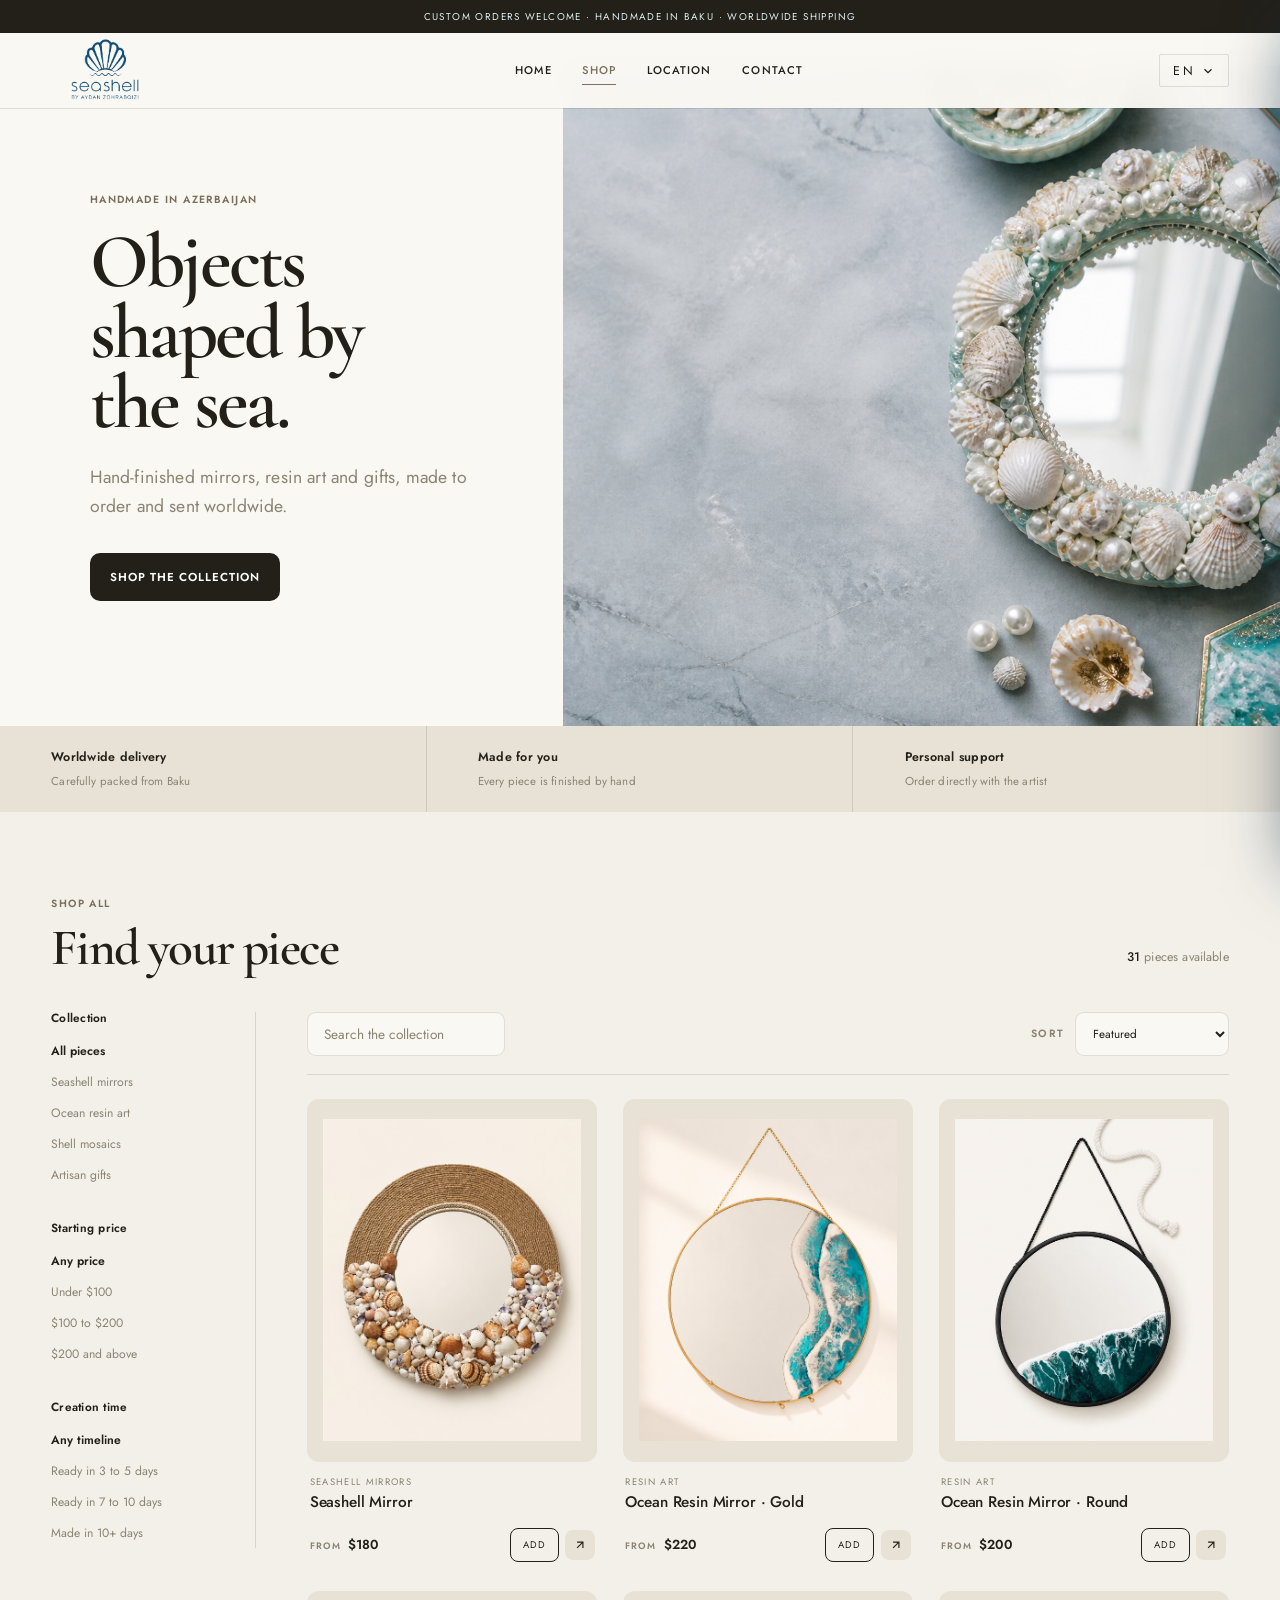
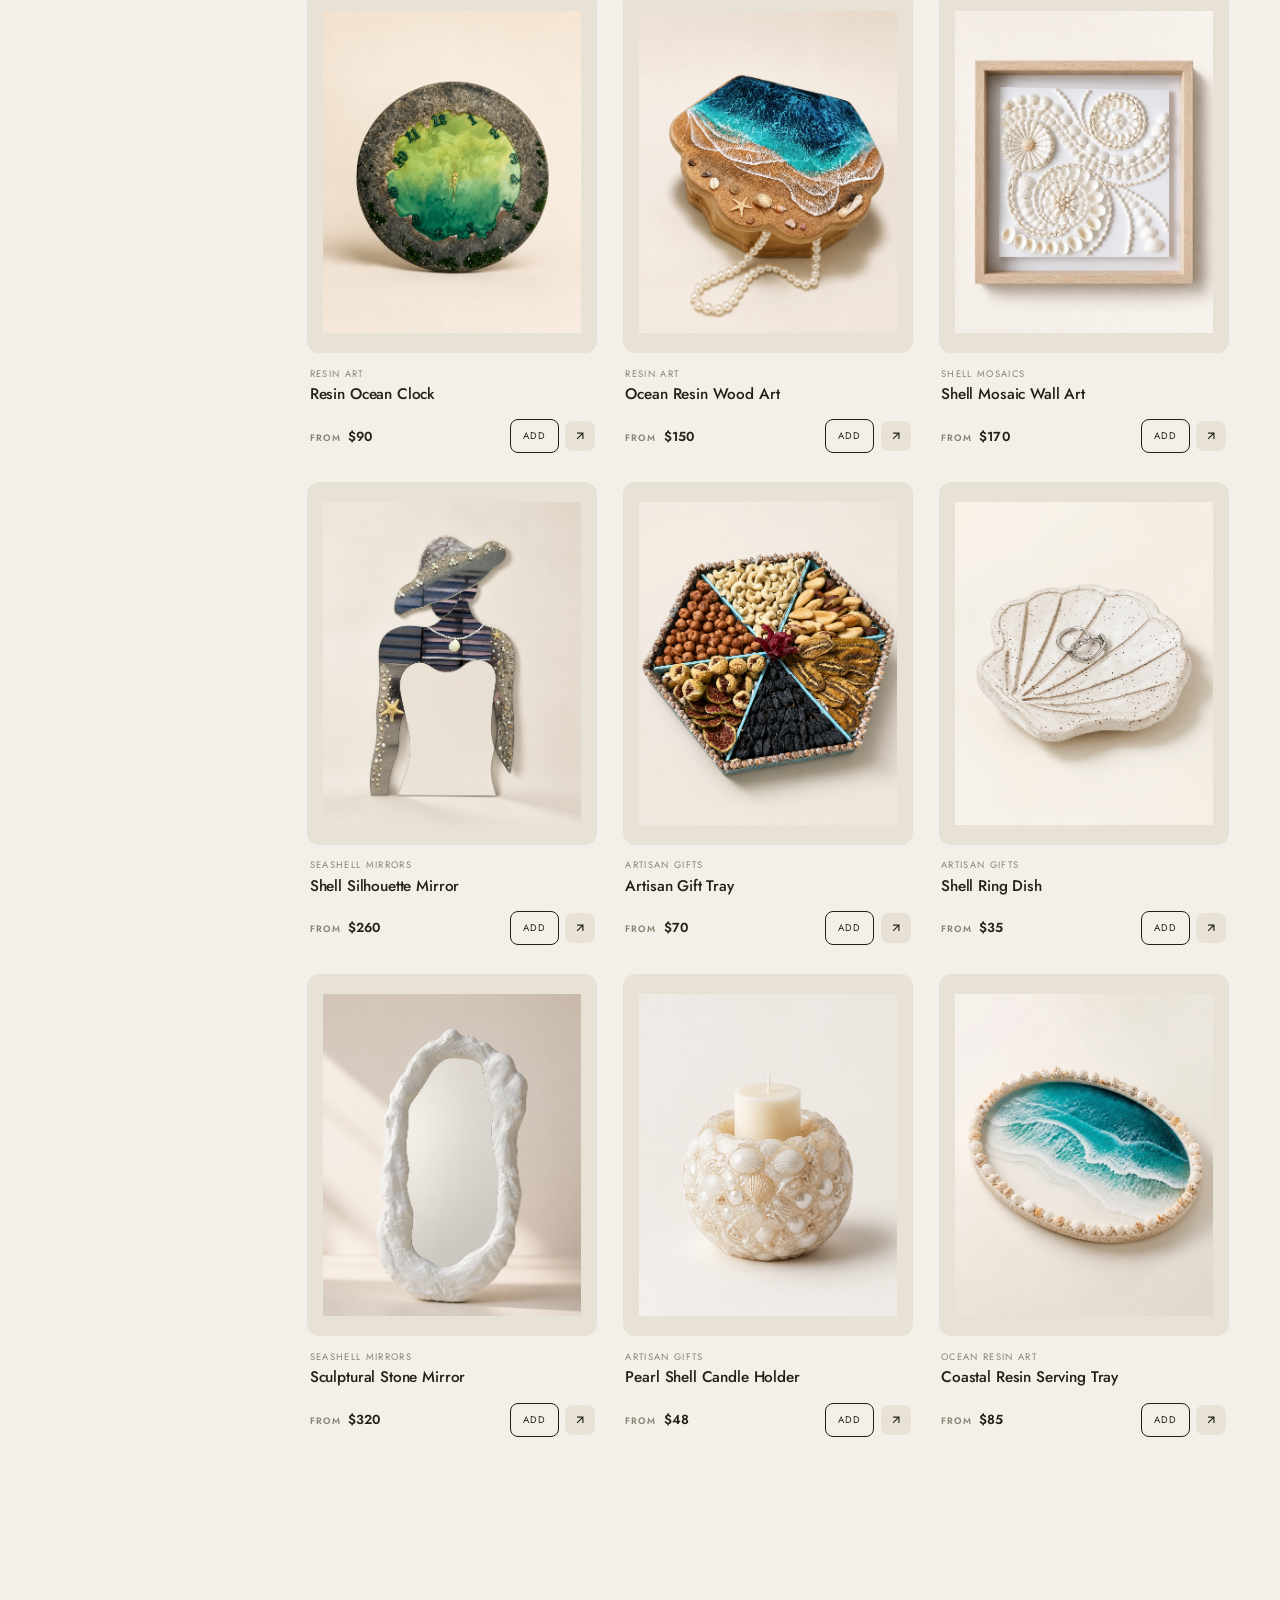
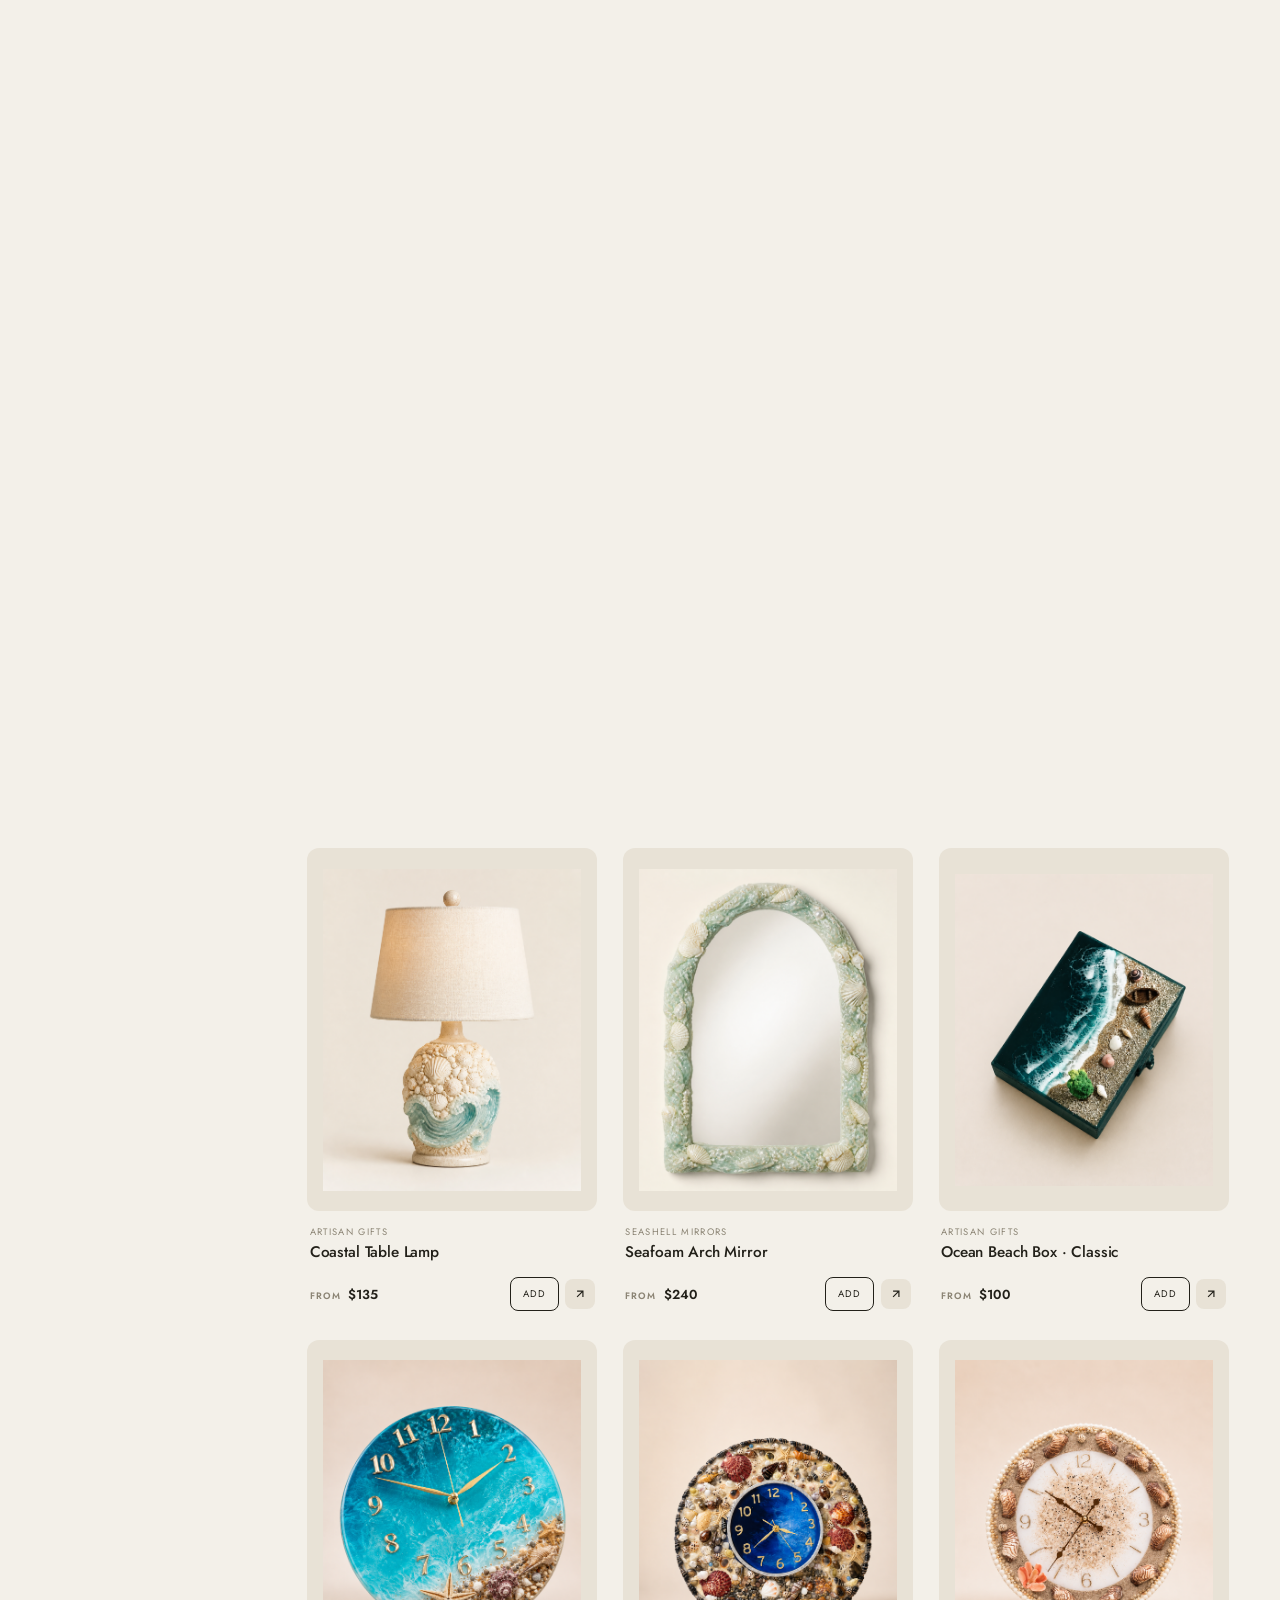
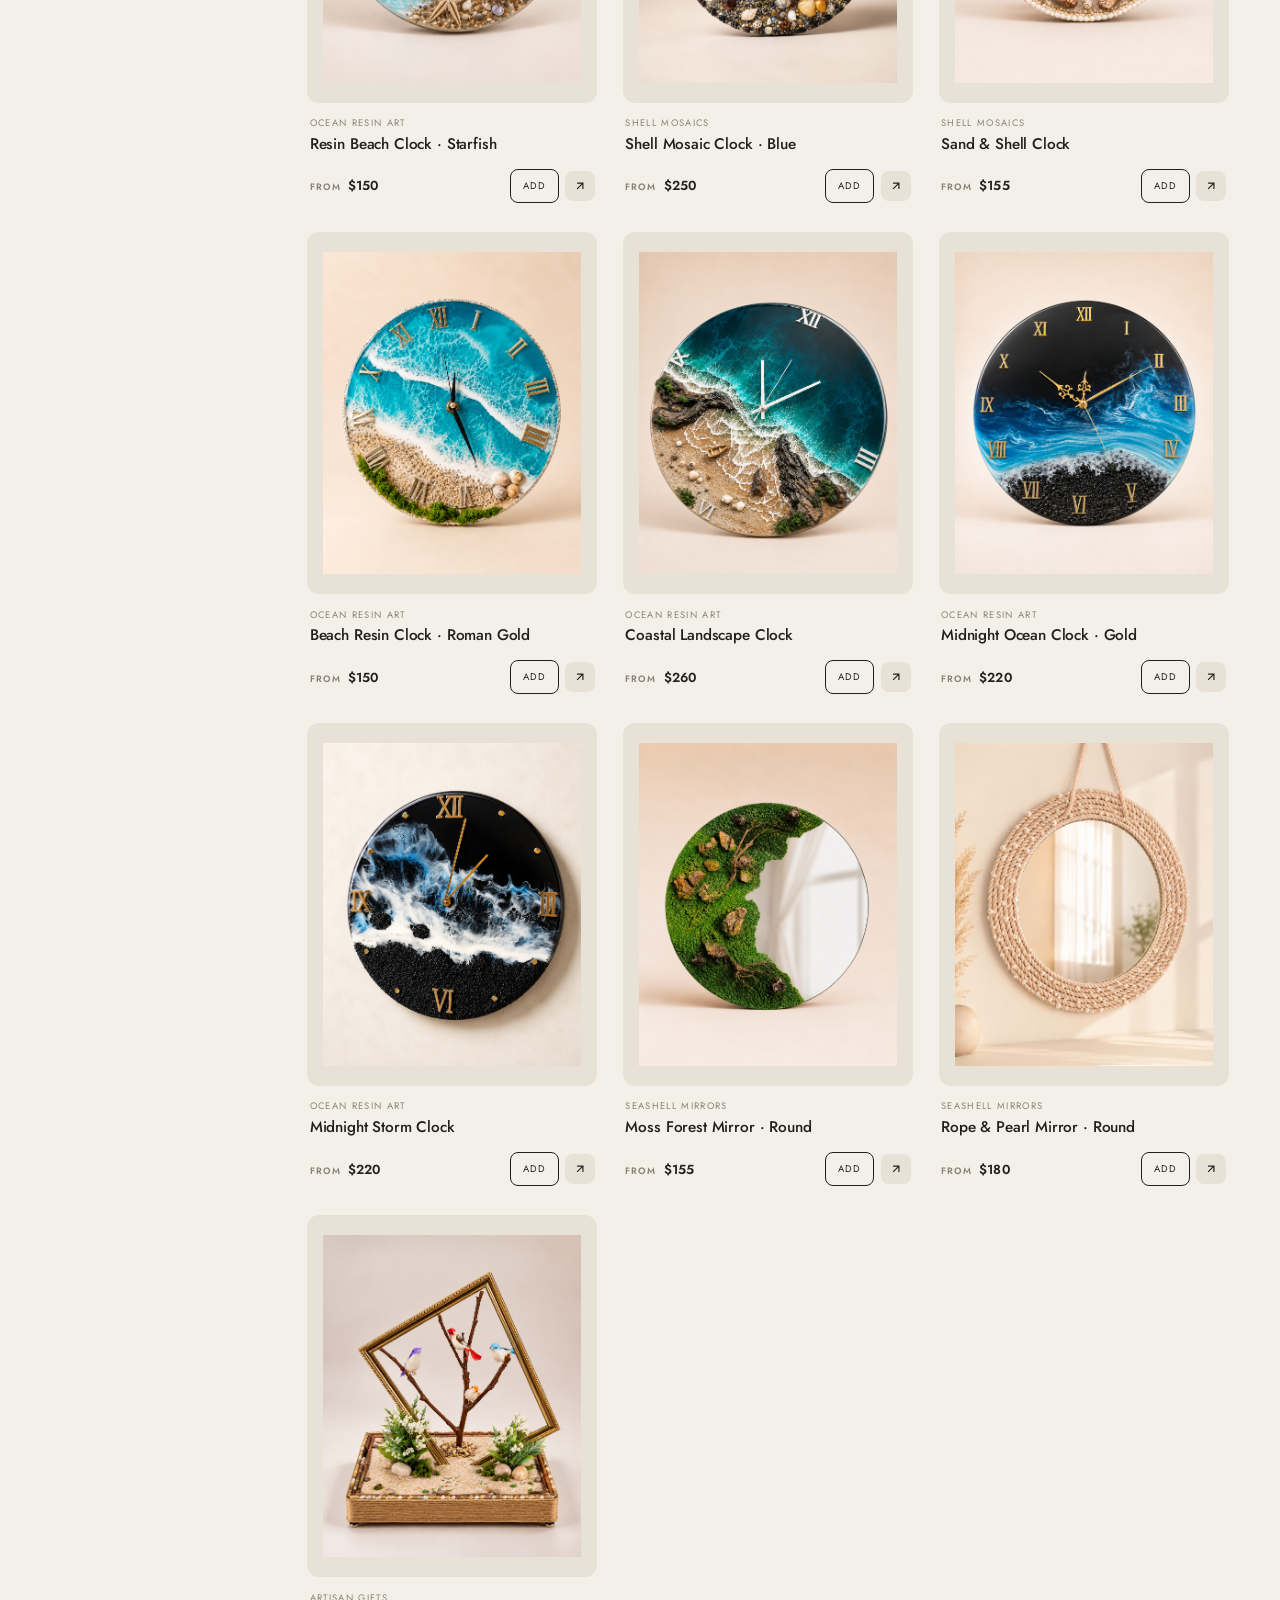
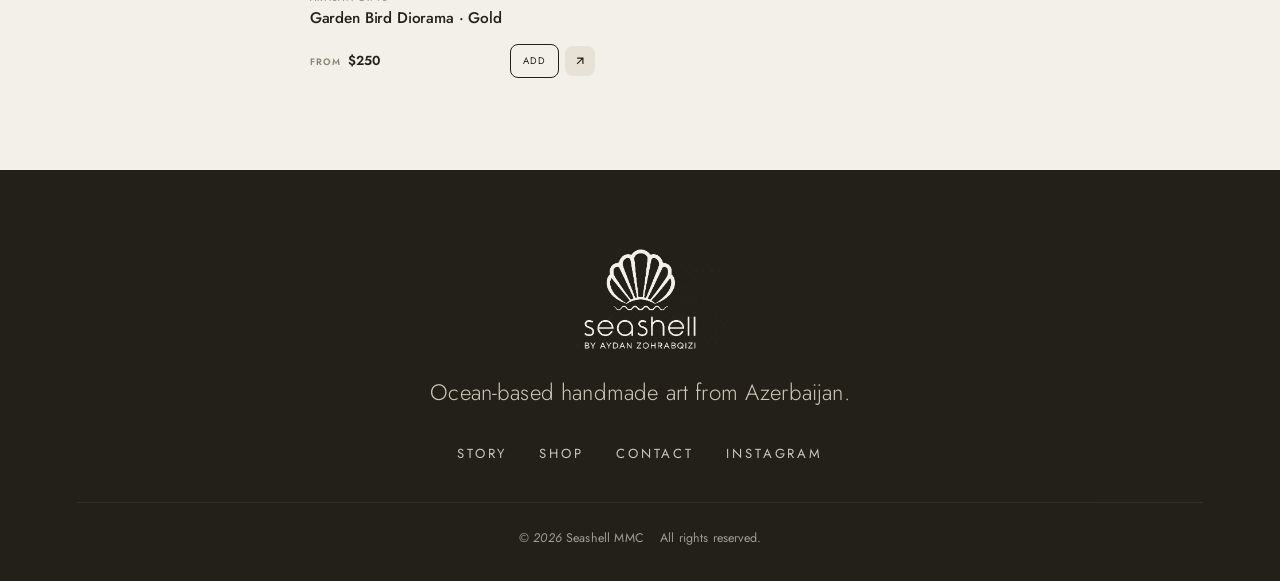
==== commit f7e64aa5: "Hide shop intro hero and promises bar on mobile" ====
--- a/shop.html
+++ b/shop.html
@@ -14,8 +14,8 @@
   <link href="https://fonts.googleapis.com/css2?family=Cormorant+Garamond:ital,wght@0,400;0,500;0,600;1,400;1,500&family=Jost:wght@300;400;500;600&display=swap"
         rel="stylesheet" media="print" onload="this.media='all'" />
   <noscript><link href="https://fonts.googleapis.com/css2?family=Cormorant+Garamond:ital,wght@0,400;0,500;0,600;1,400;1,500&family=Jost:wght@300;400;500;600&display=swap" rel="stylesheet" /></noscript>
-  <link rel="stylesheet" href="css/style.css?v=3" />
-  <link rel="stylesheet" href="css/shop.css?v=3" />
+  <link rel="stylesheet" href="css/style.css?v=4" />
+  <link rel="stylesheet" href="css/shop.css?v=4" />
 </head>
 <body class="shop-page">
 
--- a/css/shop.css
+++ b/css/shop.css
@@ -981,13 +981,9 @@
   .shop-page .header,.shop-page .header.scrolled { top: 0; min-height: 72px; padding: .35rem 1.2rem; }
   .shop-page .brand { width: 106px; height: 64px; }
   .shop-page .brand__logo,.shop-page .header.scrolled .brand__logo { width: 106px; height: 106px; transform: translateY(-16px); }
-  .shop-intro { grid-template-columns: 1fr; min-height: 0; margin-top: 72px; }
-  .shop-intro__copy { min-height: 400px; padding: 3.5rem 1.25rem; }
-  .shop-intro h1 { max-width: 9ch; font-size: clamp(3.2rem, 13vw, 4.8rem); }
-  .shop-intro__image { min-height: 300px; max-height: 390px; object-position: 62% center; }
-  .shop-promises { grid-template-columns: 1fr; }
-  .shop-promises article { padding: 1.1rem 1.25rem; border-right: 0; border-bottom: 1px solid var(--sh-border); }
-  .shop-promises article:last-child { border-bottom: 0; }
+  /* Hide intro hero + promises on mobile */
+  .shop-intro { display: none; }
+  .shop-promises { display: none; }
   .shop-catalog-head { margin-bottom: 1.5rem; align-items: flex-start; }
   .shop-catalog-head h2 { font-size: clamp(2.7rem, 12vw, 4rem); }
   .shop-catalog-layout { grid-template-columns: 1fr; }
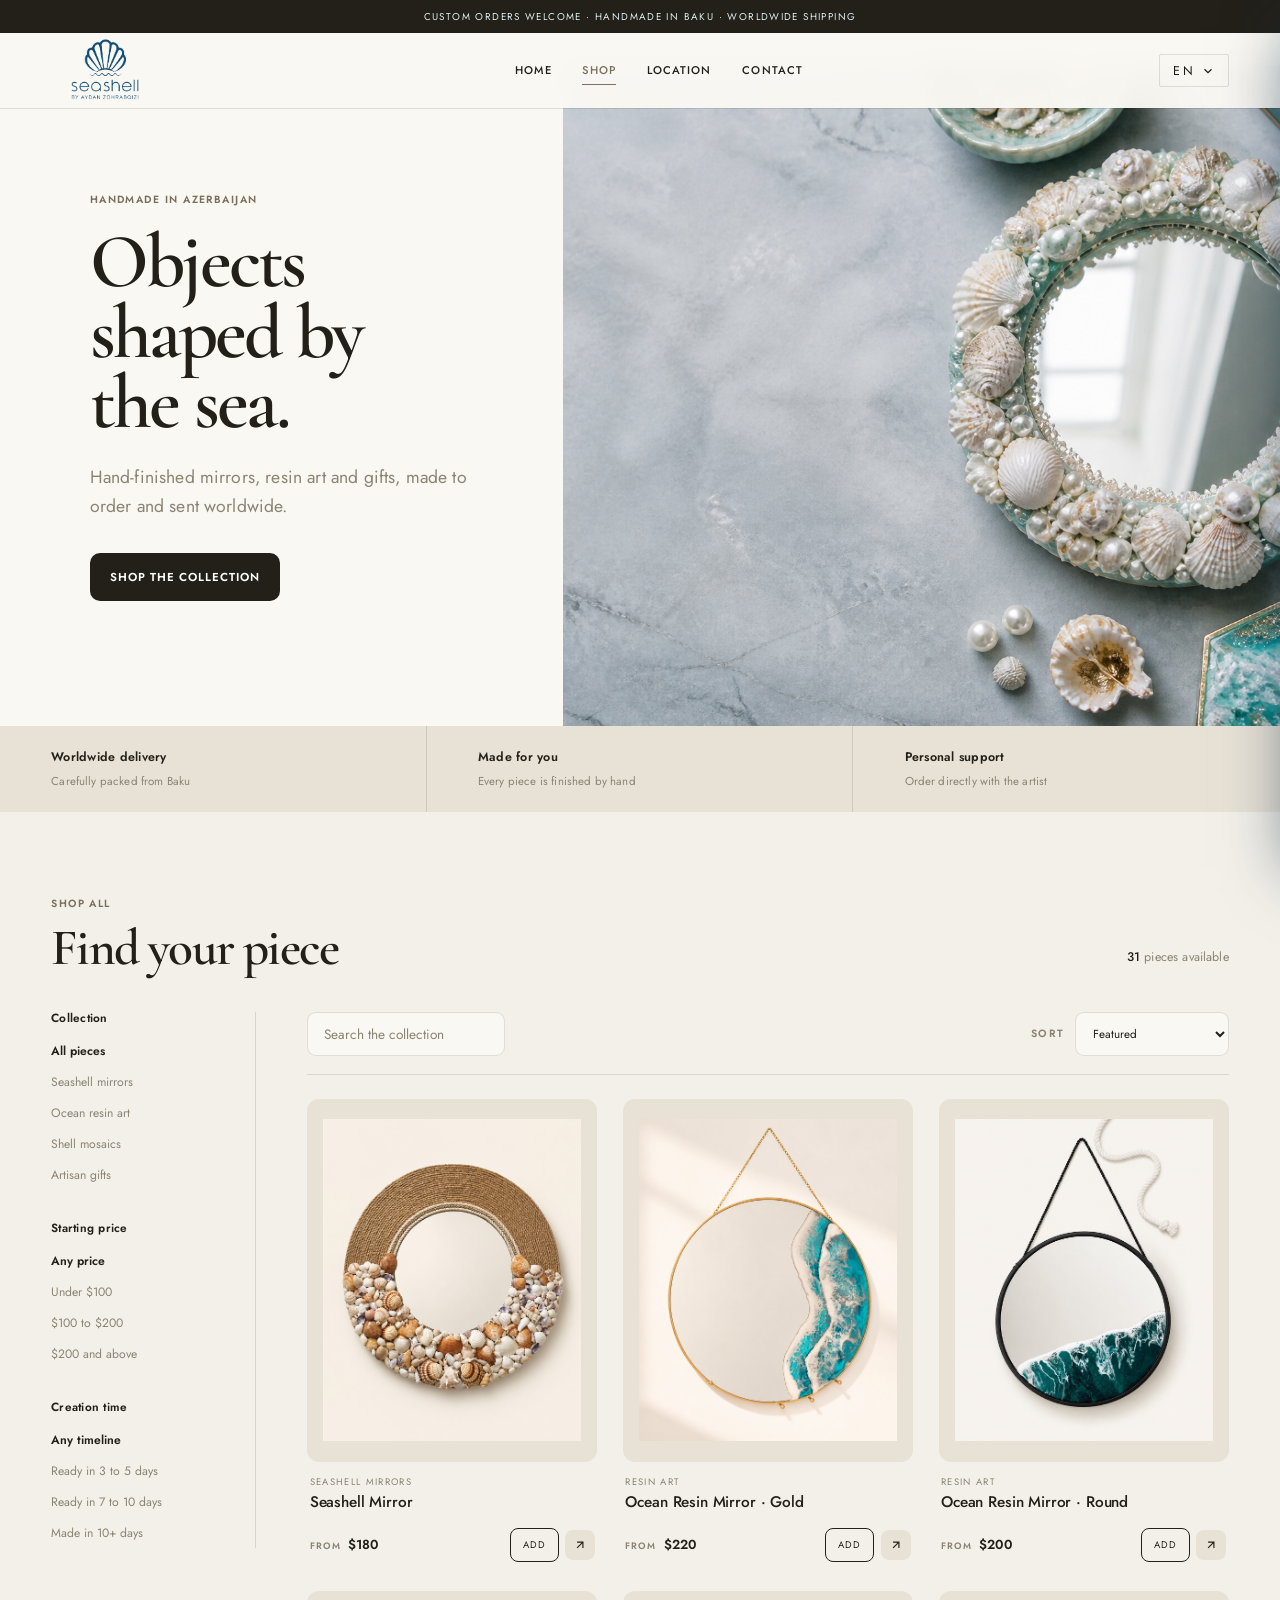
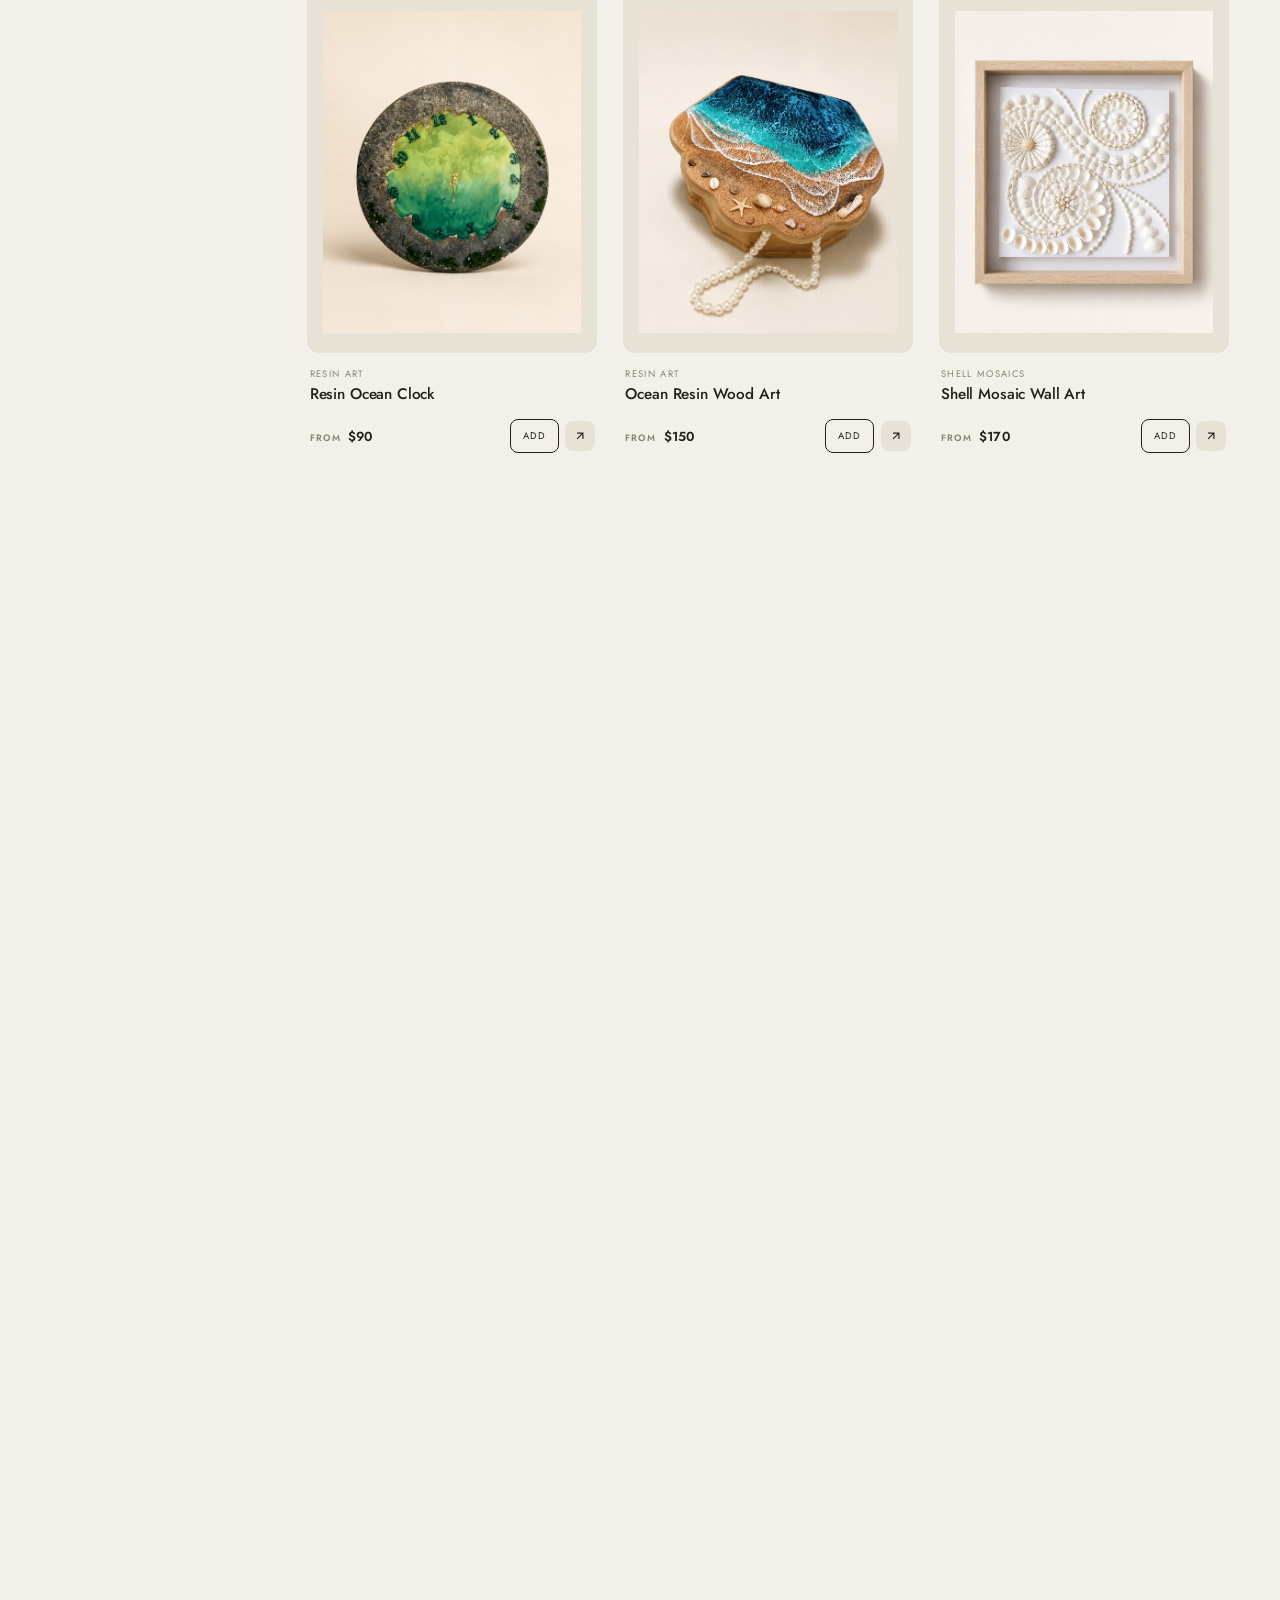
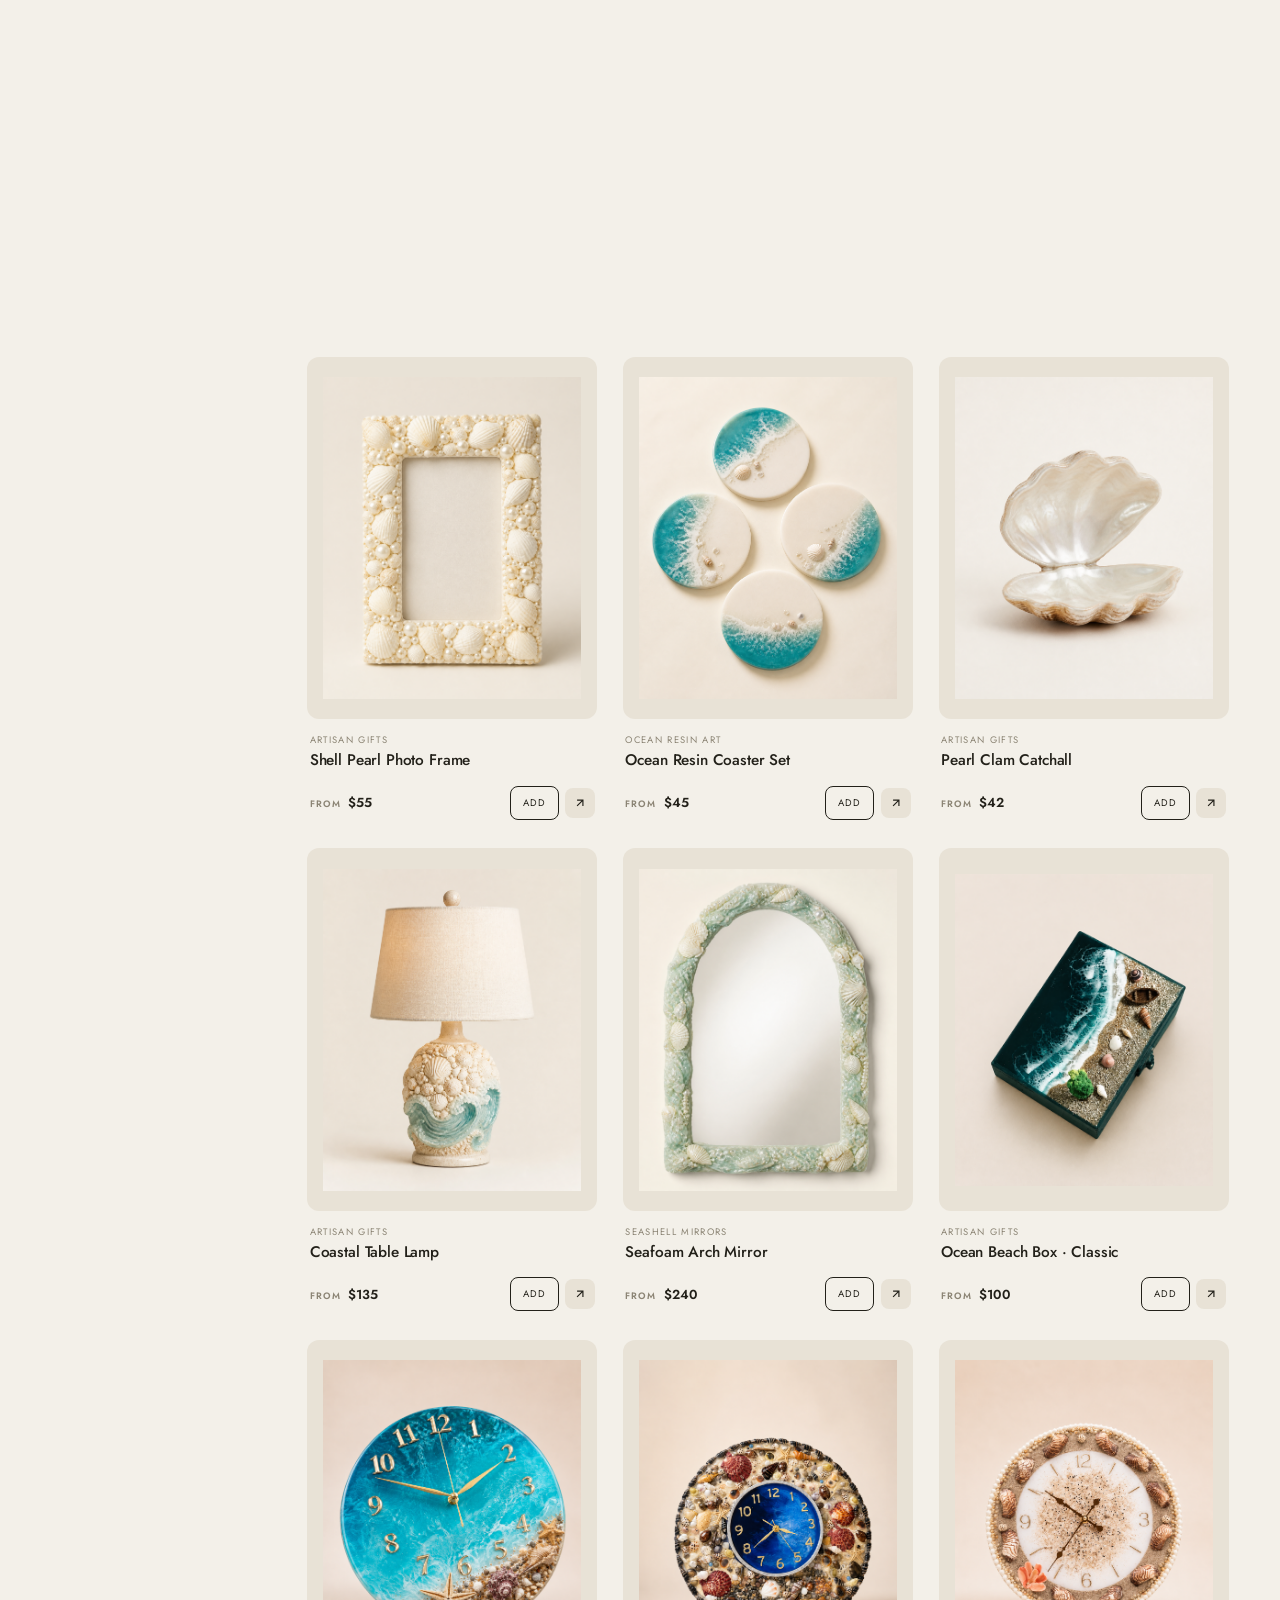
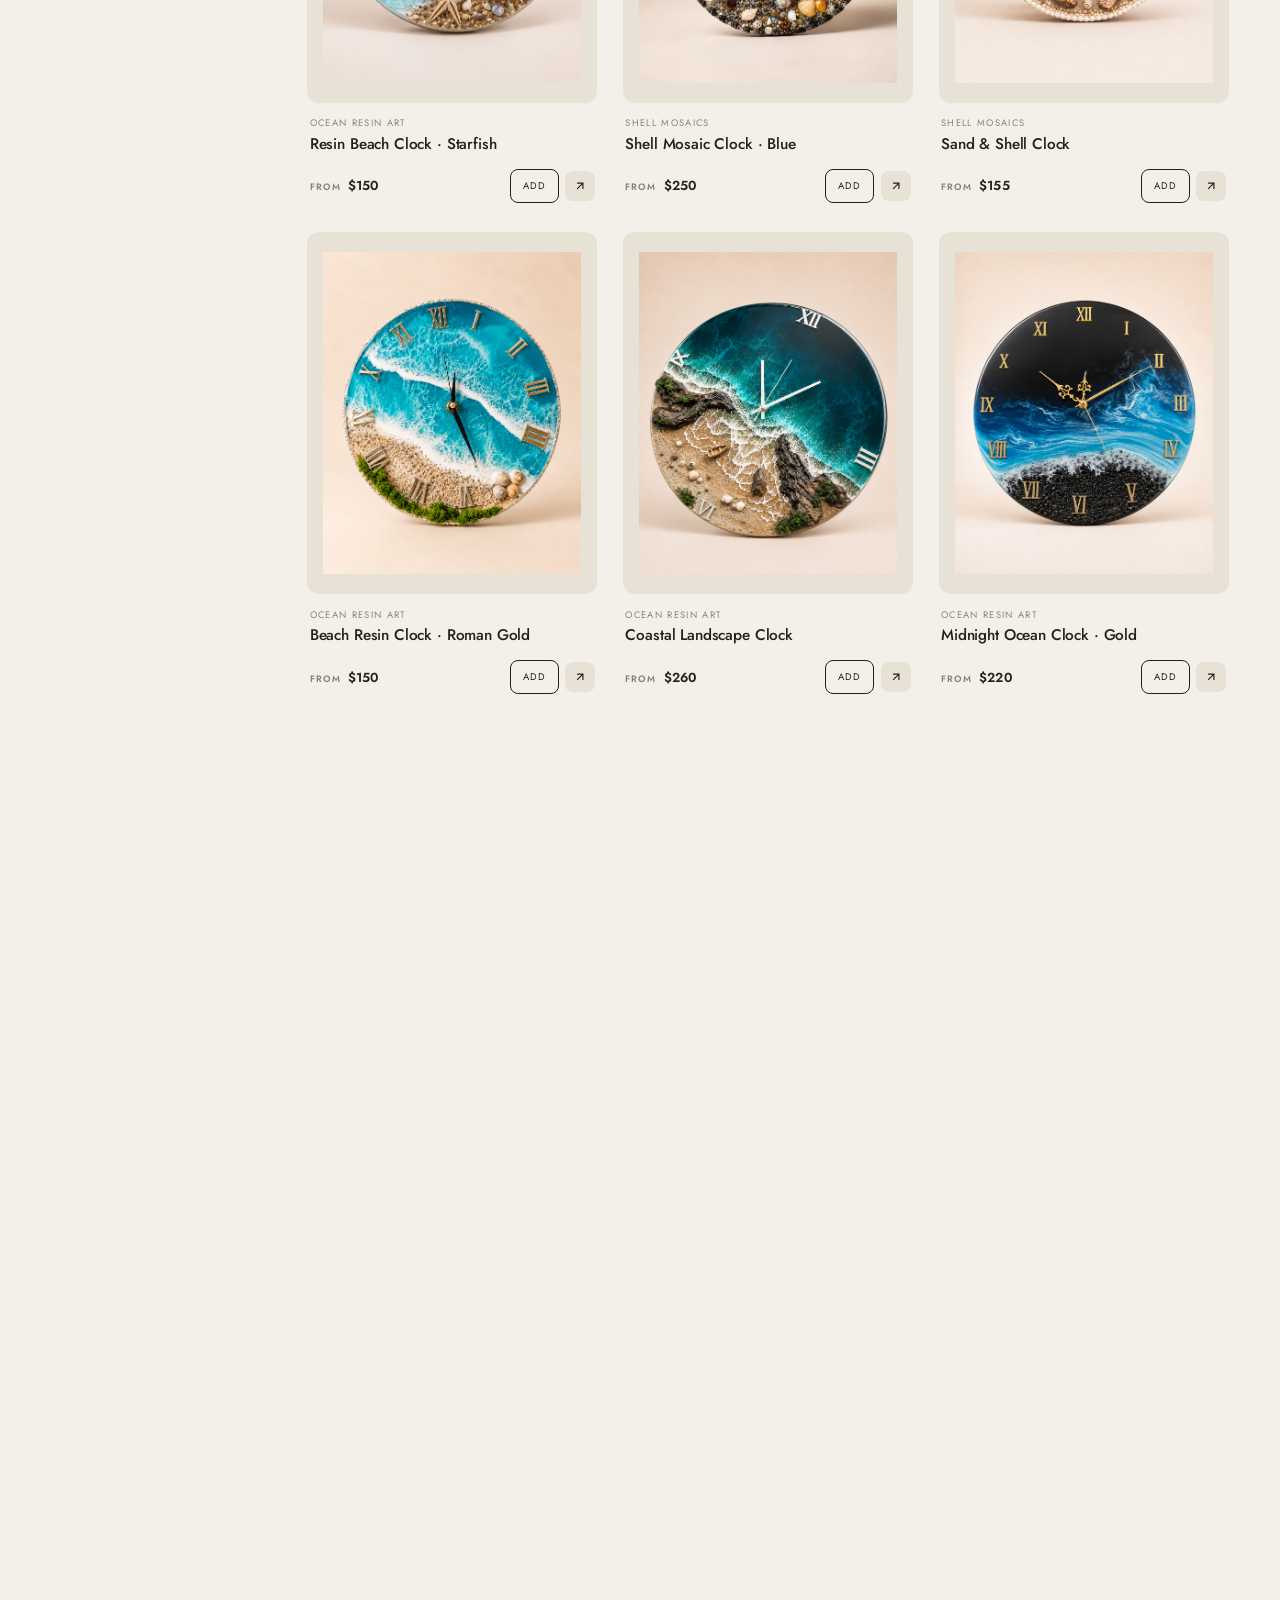
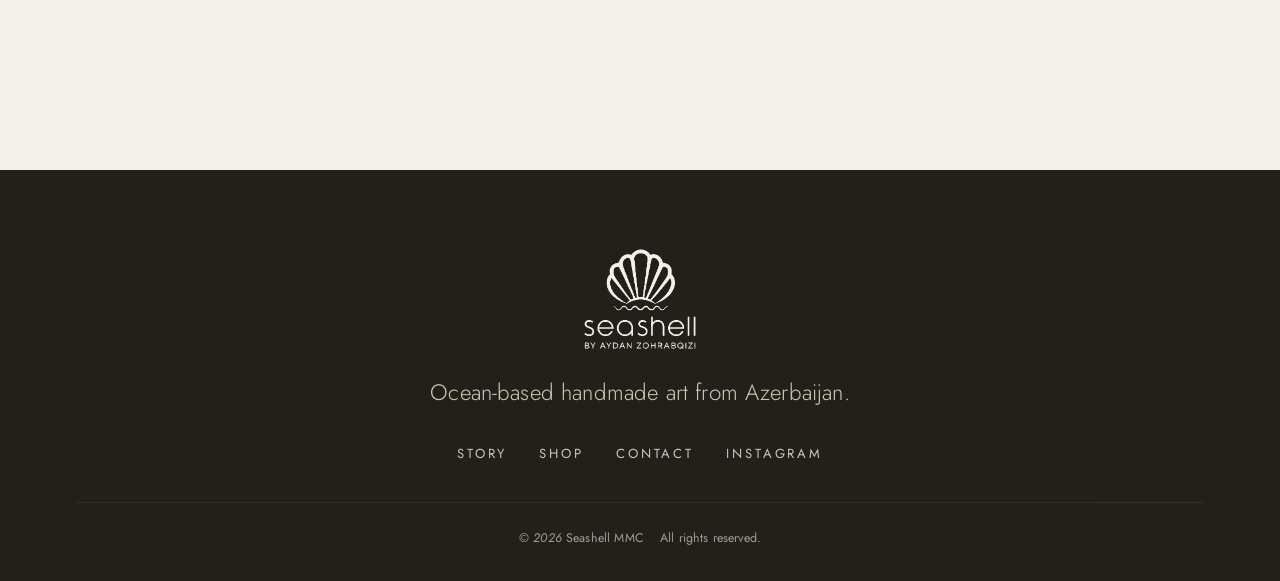
==== commit 9fc20162: "SEO: WebSite+LocalBusiness schema, shop.html full SEO, preload hints" ====
--- a/shop.html
+++ b/shop.html
@@ -3,12 +3,40 @@
 <head>
   <meta charset="UTF-8" />
   <meta name="viewport" content="width=device-width, initial-scale=1.0" />
-  <title>Shop - Seashell Handmade Art | Mirrors, Resin Art & Gifts from Azerbaijan</title>
-  <meta name="description" content="Browse all Seashell handmade products - mirrors, resin art, shell mosaics and artisan gifts. Made to order in Baku, shipped worldwide. From $35." />
-  <meta property="og:title"       content="Shop - Seashell Handmade Art" />
-  <meta property="og:description" content="Handmade mirrors, resin art & gifts. Every piece made to order." />
-  <meta property="og:image"       content="assets/hero-shells-unsplash.webp" />
-  <link rel="icon" href="assets/logo.png" />
+  <title>Shop — Seashell Official | SeashellOfficial.com</title>
+  <meta name="description" content="Shop Seashell Official — handmade mirrors, resin art and gifts. Made to order in Baku, shipped worldwide. SeashellOfficial.com" />
+  <link rel="canonical" href="https://seashellofficial.com/shop.html" />
+  <meta name="robots"  content="index, follow" />
+  <meta name="author"  content="Seashell Official" />
+  <meta name="keywords" content="Seashell Official shop, seashellofficial, handmade mirrors azerbaijan, resin art baku, shell mosaic" />
+
+  <!-- Open Graph -->
+  <meta property="og:type"        content="website" />
+  <meta property="og:url"         content="https://seashellofficial.com/shop.html" />
+  <meta property="og:title"       content="Shop — Seashell Official | SeashellOfficial.com" />
+  <meta property="og:description" content="Shop Seashell Official — handmade mirrors, resin art and gifts. Made to order in Baku, shipped worldwide." />
+  <meta property="og:image"       content="https://seashellofficial.com/assets/hero-shells-unsplash.jpg" />
+  <meta property="og:site_name"   content="Seashell Official" />
+
+  <!-- Twitter Card -->
+  <meta name="twitter:card"        content="summary_large_image" />
+  <meta name="twitter:title"       content="Shop — Seashell Official" />
+  <meta name="twitter:description" content="Handmade mirrors, resin art & gifts from Seashell Official." />
+  <meta name="twitter:image"       content="https://seashellofficial.com/assets/hero-shells-unsplash.jpg" />
+
+  <!-- JSON-LD -->
+  <script type="application/ld+json">
+  {
+    "@context": "https://schema.org",
+    "@type": "CollectionPage",
+    "name": "Shop — Seashell Official",
+    "url": "https://seashellofficial.com/shop.html",
+    "description": "Shop Seashell Official — handmade mirrors, resin art and gifts made to order in Baku.",
+    "isPartOf": { "@type": "WebSite", "name": "Seashell Official", "url": "https://seashellofficial.com/" }
+  }
+  </script>
+
+  <link rel="icon" href="assets/logo-main.png" />
   <link rel="preconnect" href="https://fonts.googleapis.com" />
   <link rel="preconnect" href="https://fonts.gstatic.com" crossorigin />
   <link href="https://fonts.googleapis.com/css2?family=Cormorant+Garamond:ital,wght@0,400;0,500;0,600;1,400;1,500&family=Jost:wght@300;400;500;600&display=swap"
--- a/css/style.css
+++ b/css/style.css
@@ -3240,6 +3240,18 @@
 }
 
 /* ============================================================
+   CIRCULAR GALLERY — FASTER SCROLL ON MOBILE
+   ============================================================ */
+/* Reduce section height so 720° rotation completes with less scrolling.
+   At 210vh on a 844px phone: only ~928px of travel needed (vs 2194px before) */
+@media(max-width:768px){
+  .circular-section{min-height:210vh!important}
+}
+@media(max-width:480px){
+  .circular-section{min-height:185vh!important}
+}
+
+/* ============================================================
    CIRCULAR GALLERY — MOBILE HEAD POLISH
    ============================================================ */
 @media(max-width:768px){
